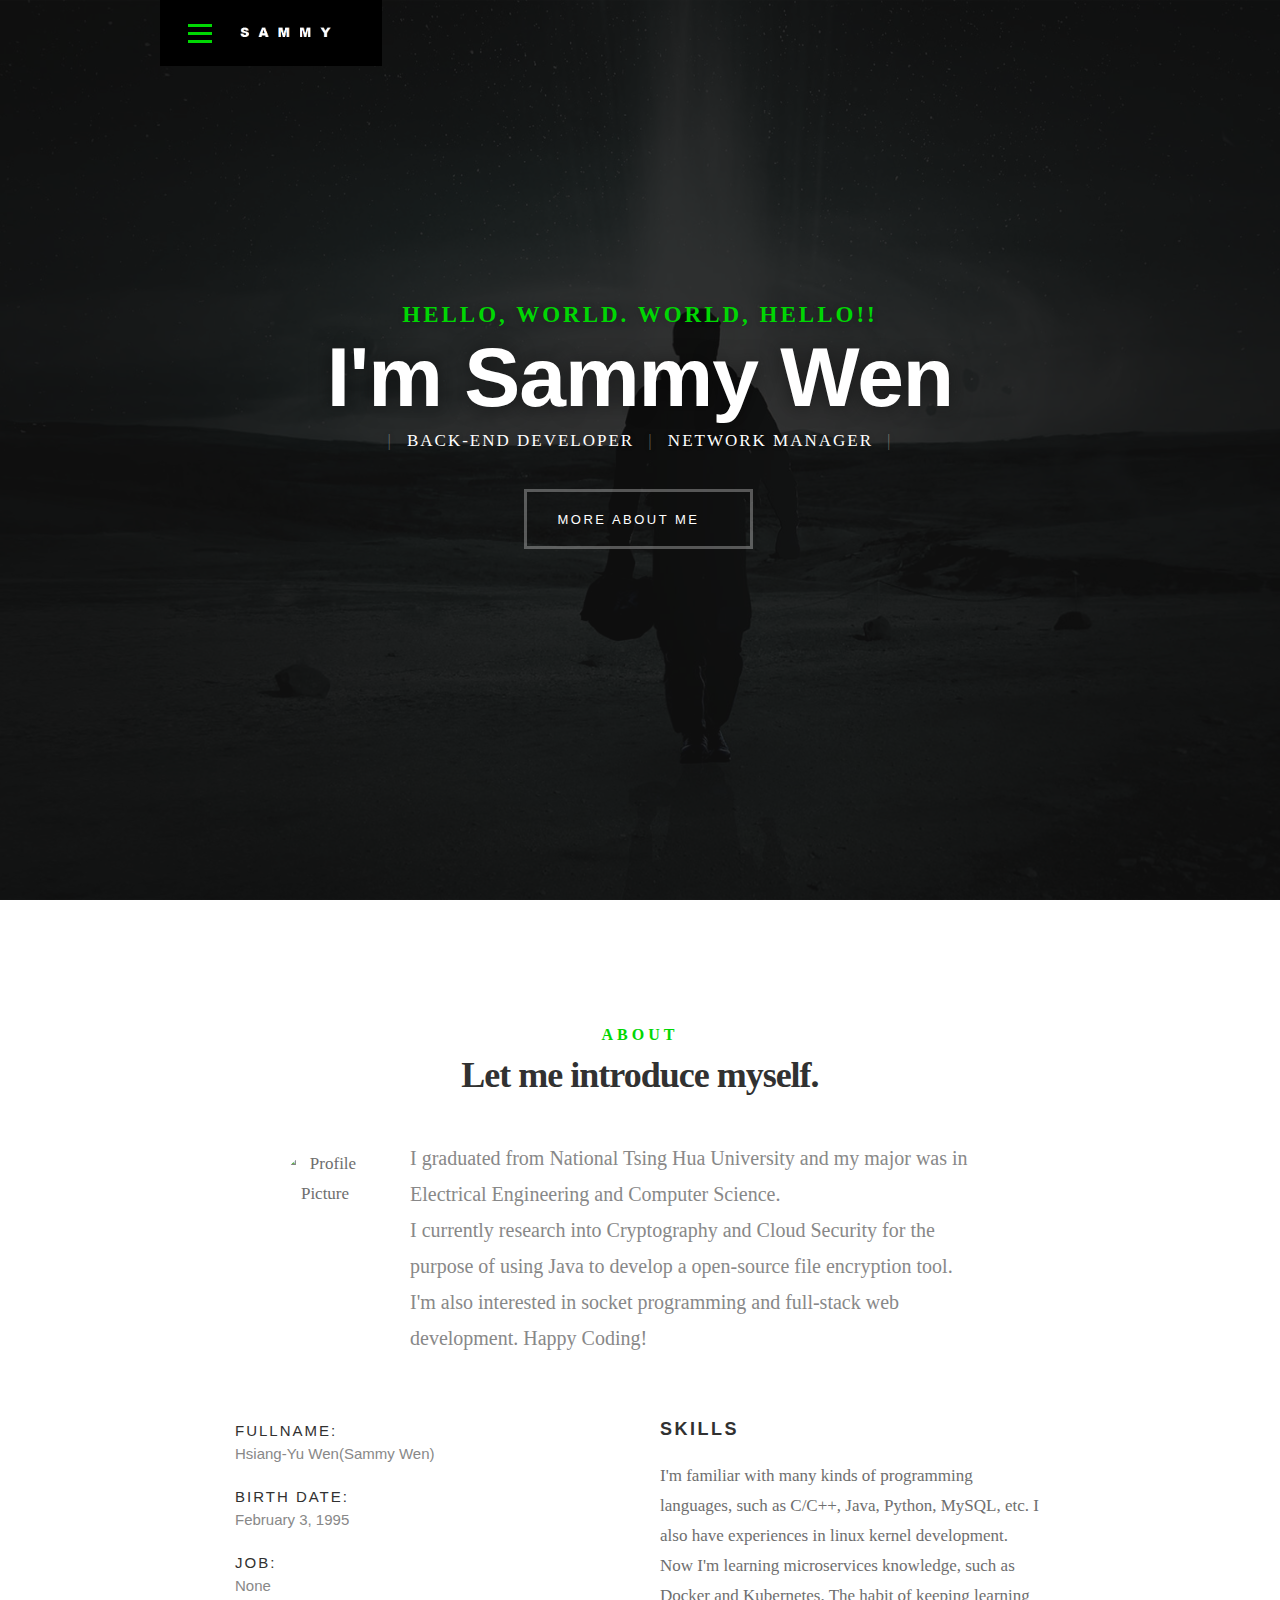
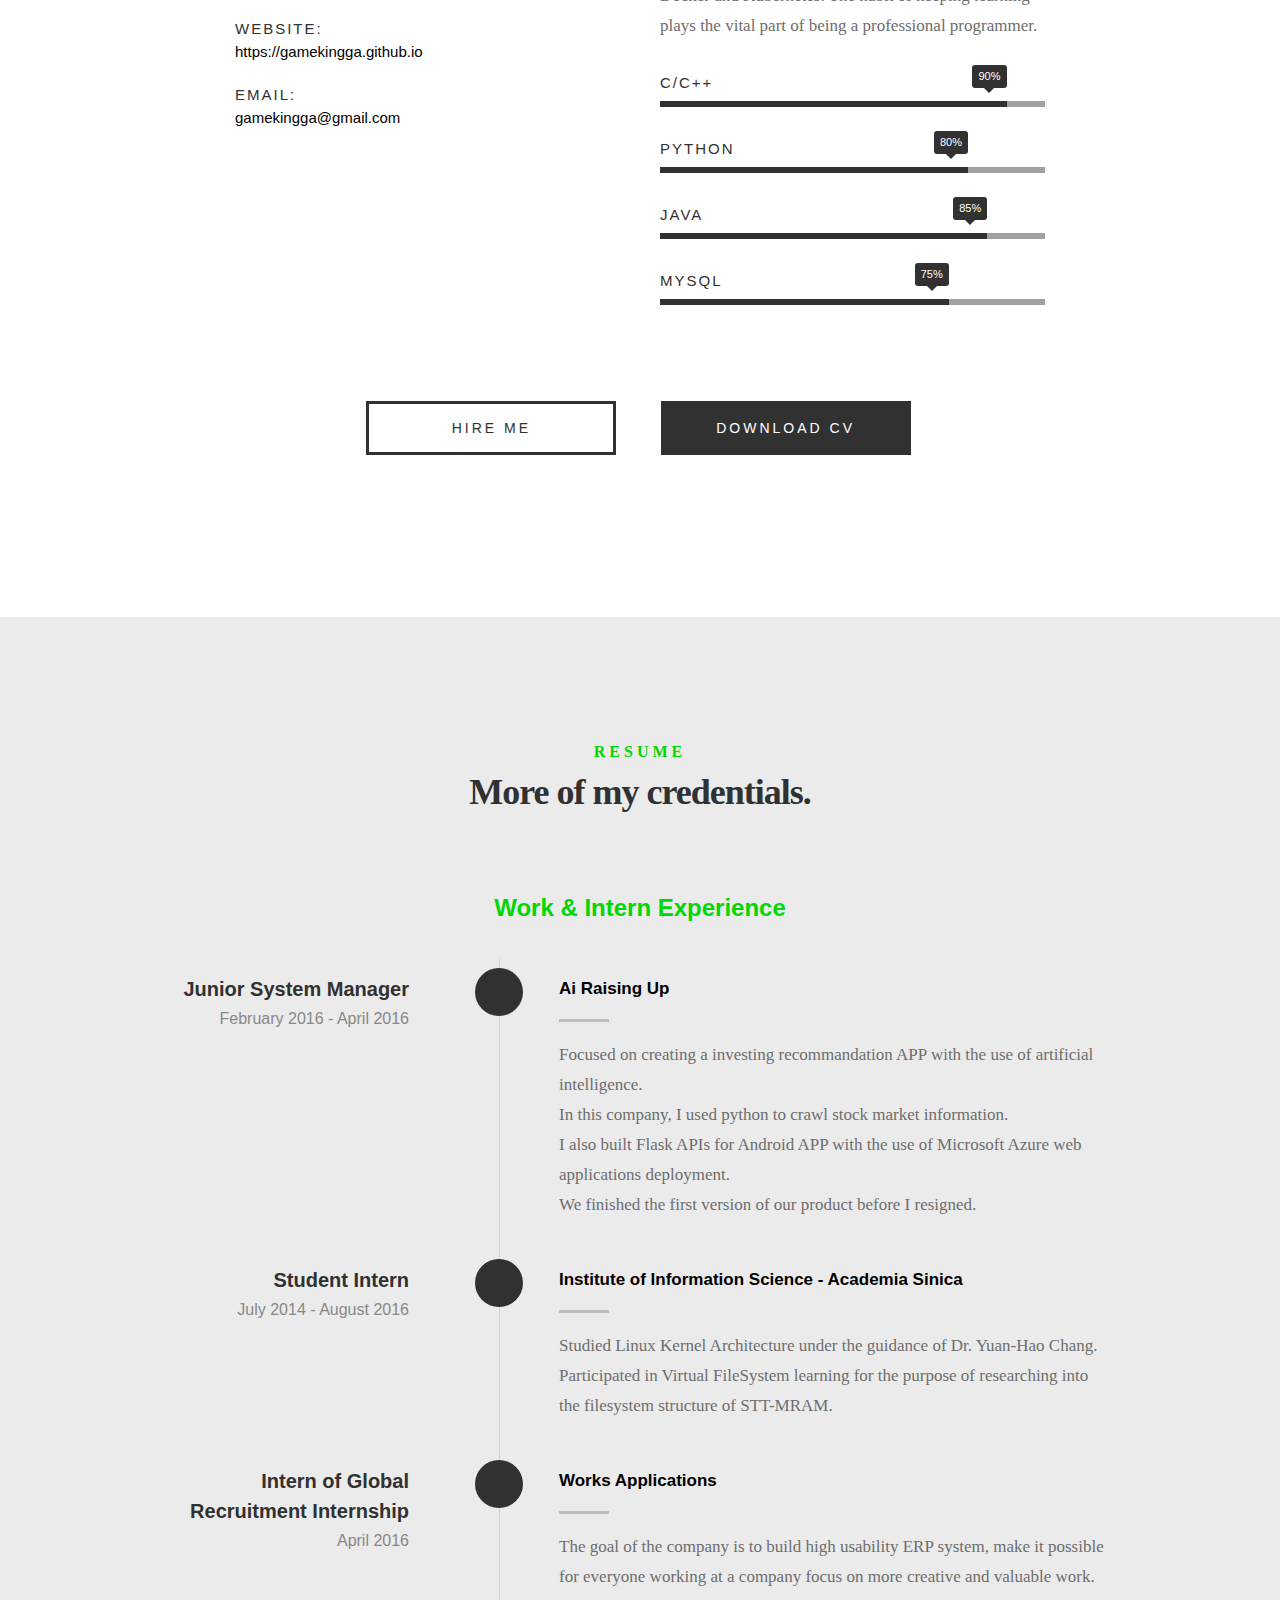
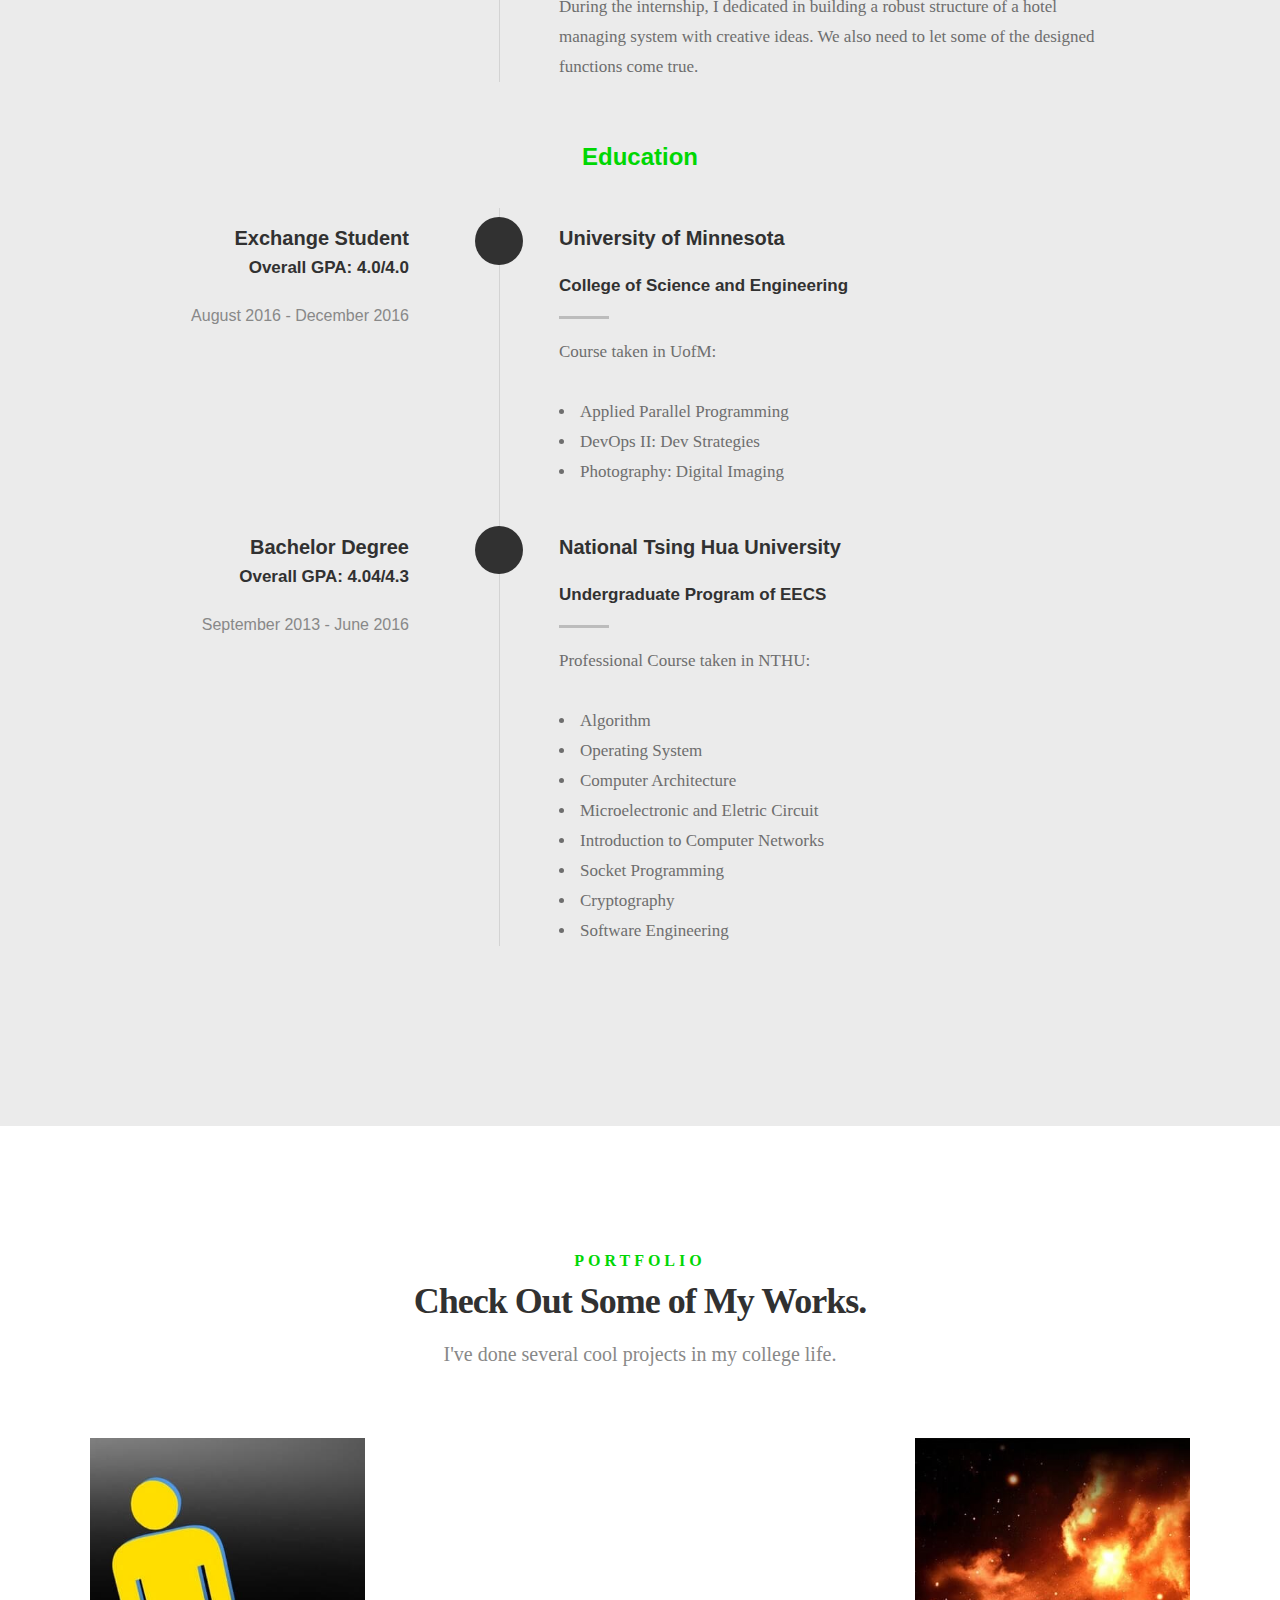
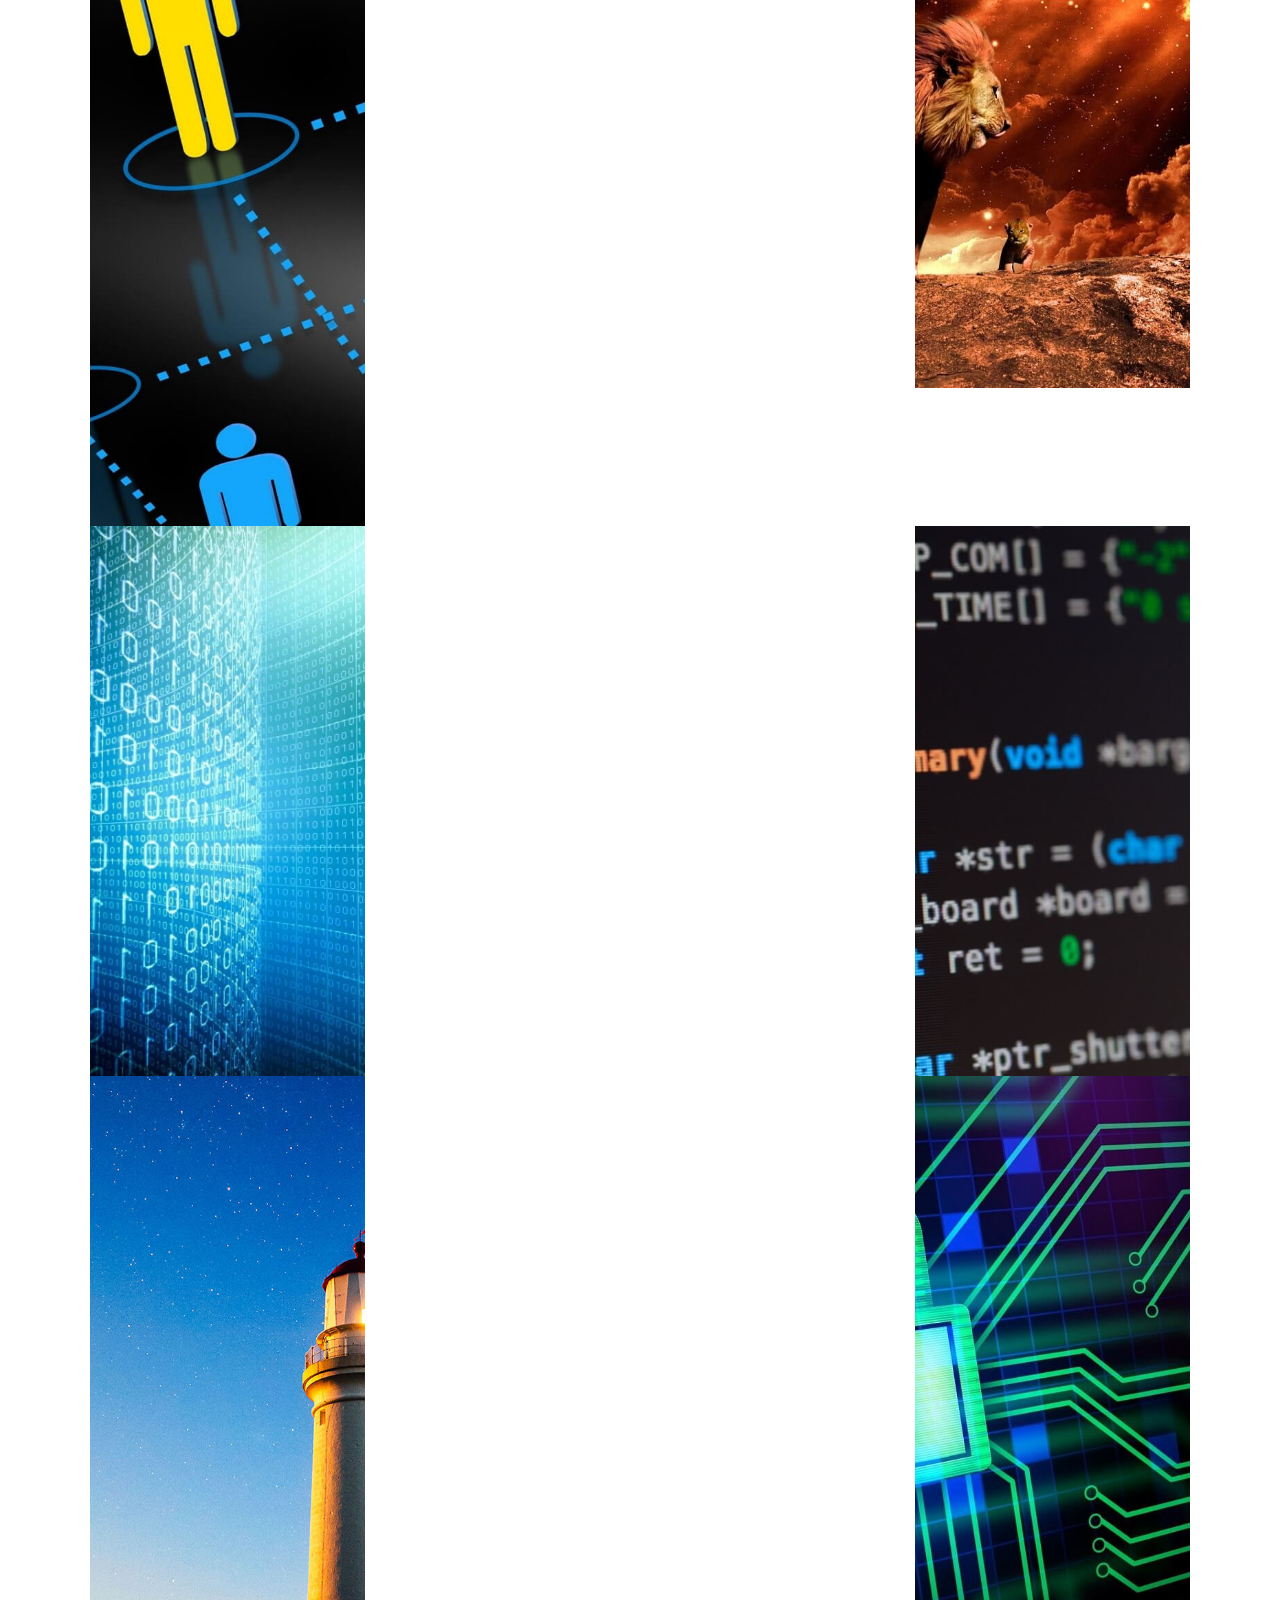
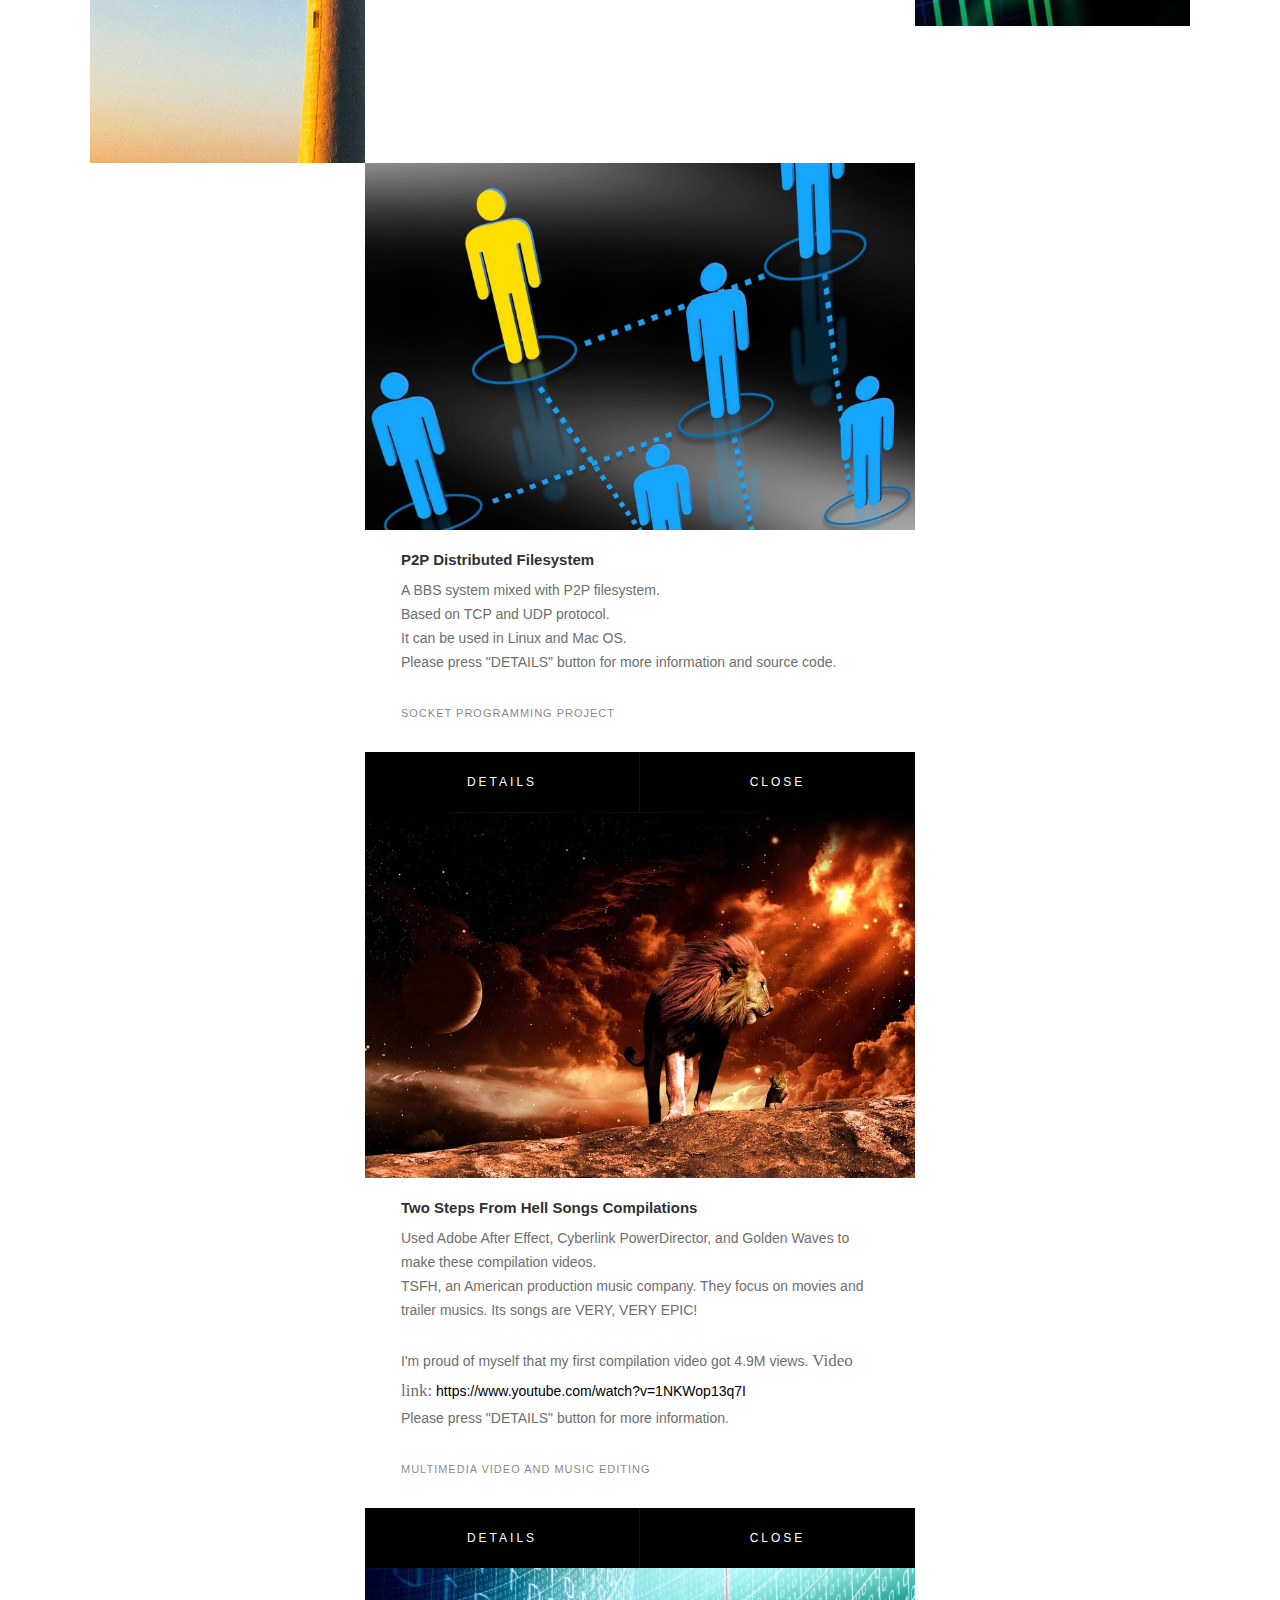
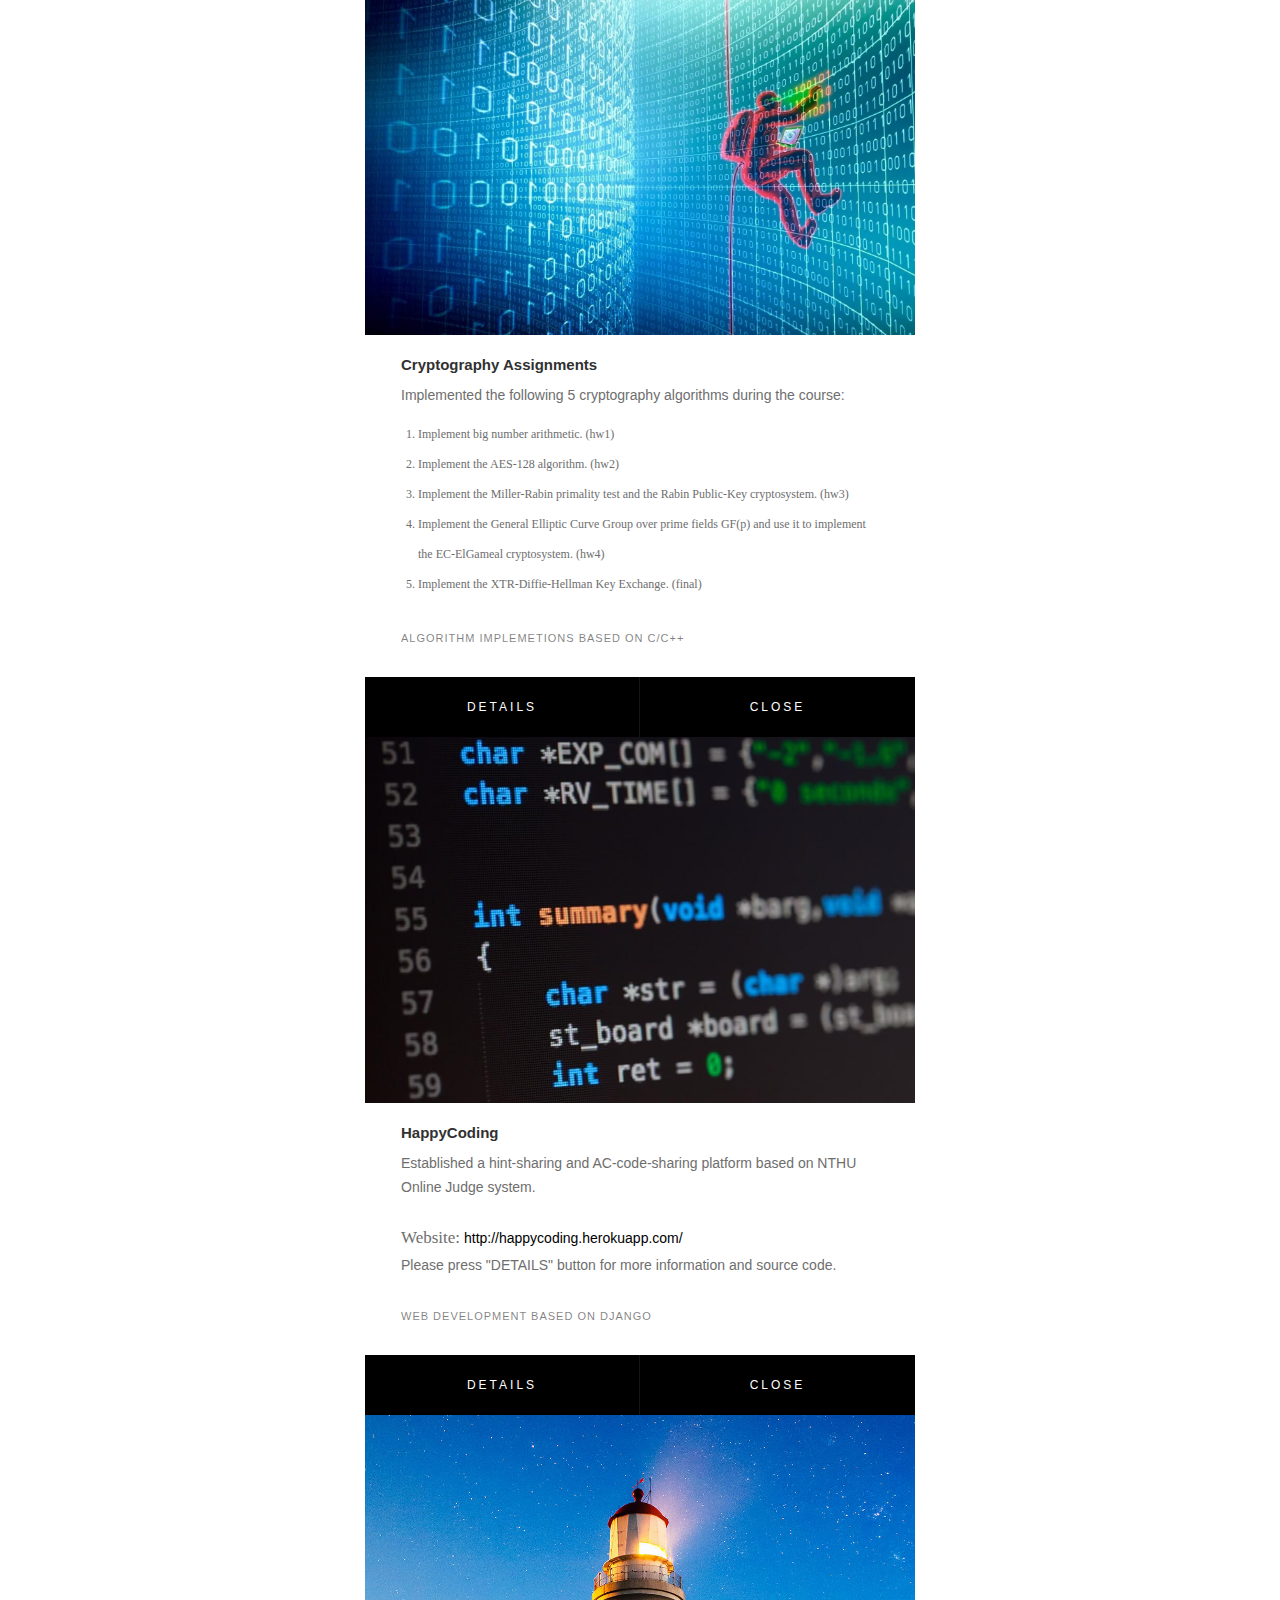
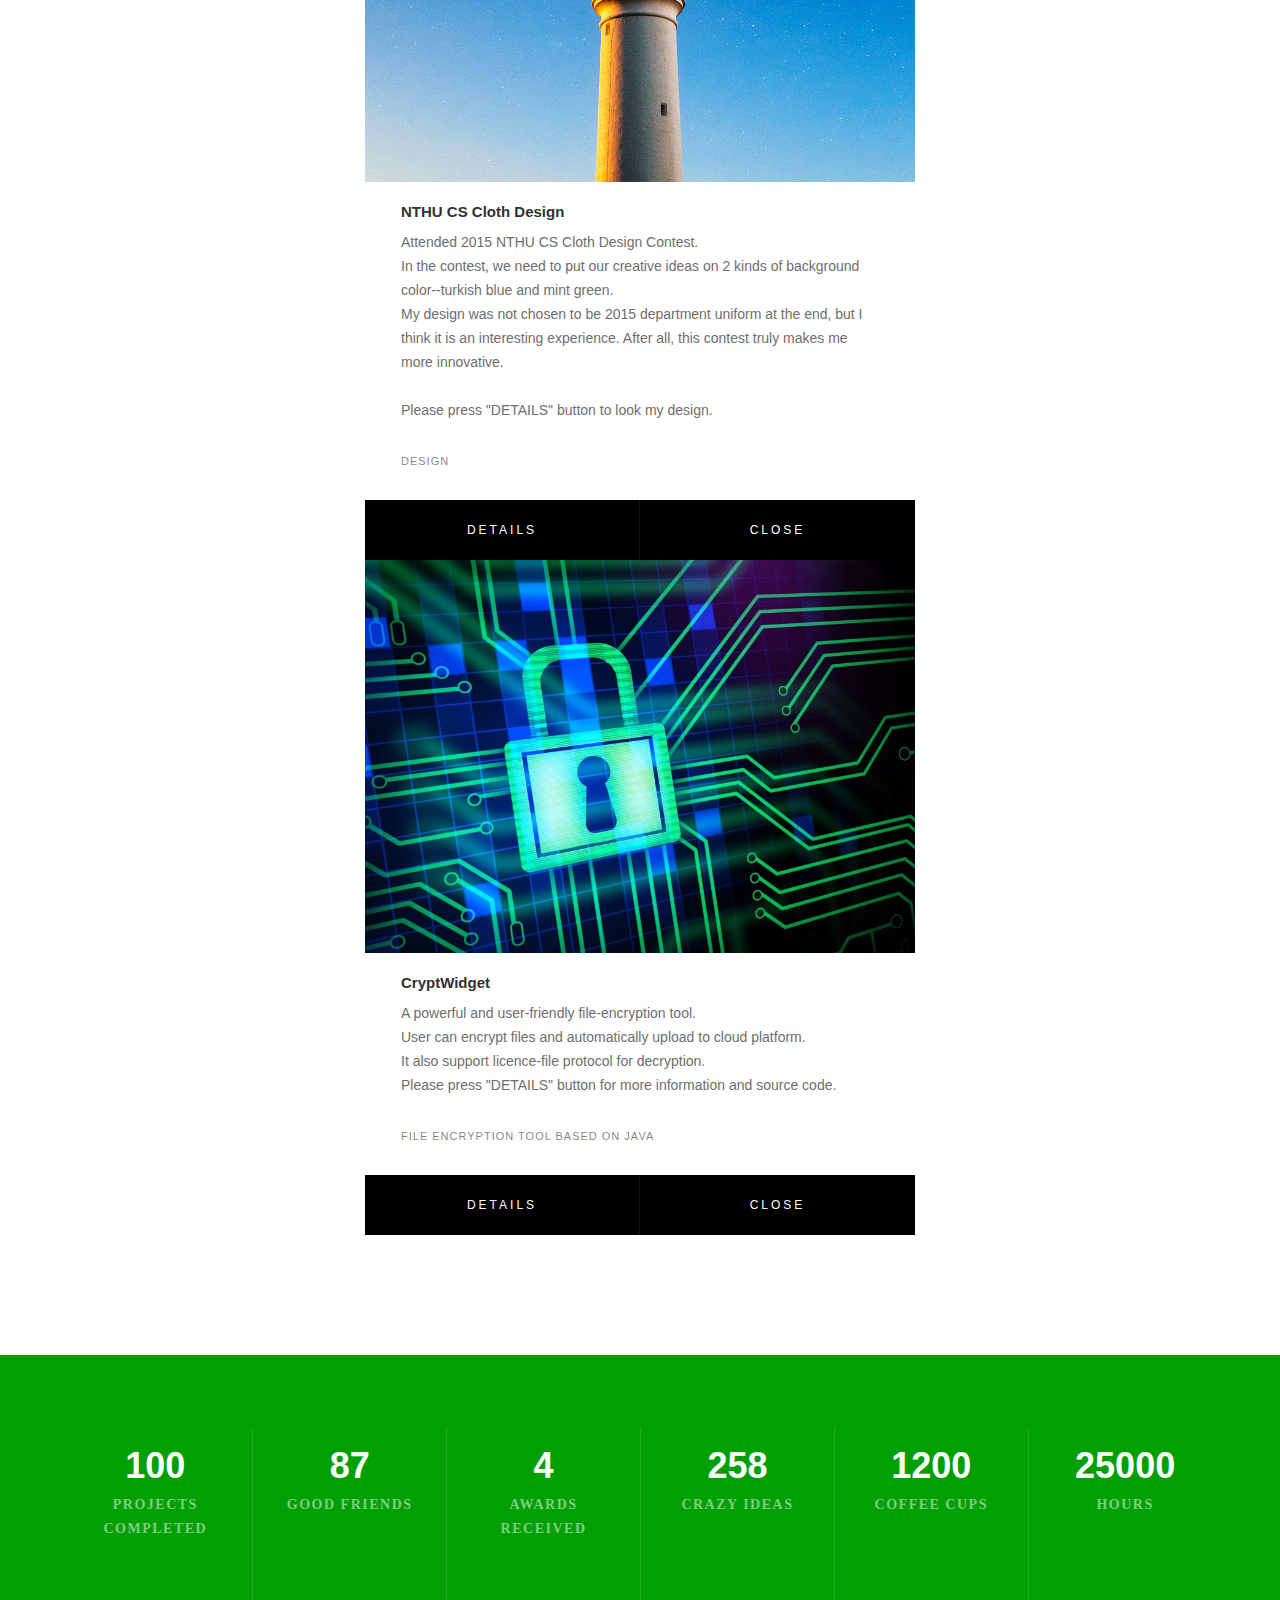
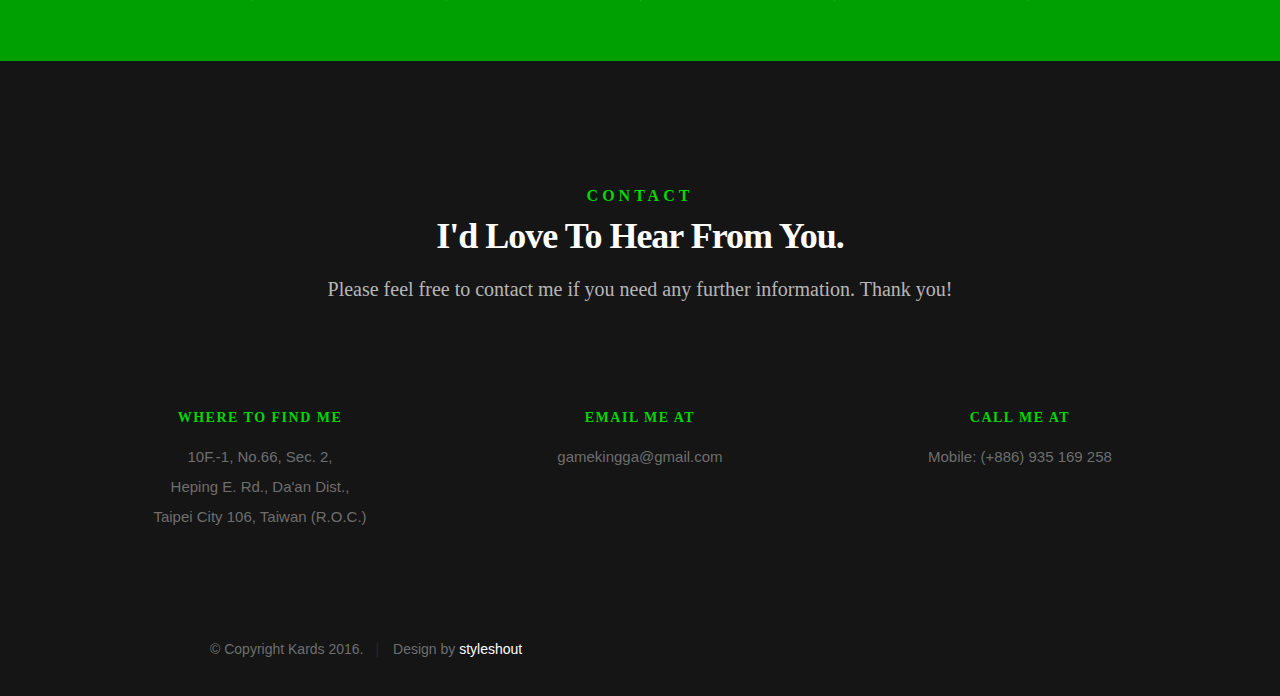
==== index.html @ a8a132df "ver2.0: Fixed words. Optimized images, css files, js files." ====
<!DOCTYPE html>
<!--[if IE 8 ]><html class="no-js oldie ie8" lang="en"> <![endif]-->
<!--[if IE 9 ]><html class="no-js oldie ie9" lang="en"> <![endif]-->
<!--[if (gte IE 9)|!(IE)]><!--><html class="no-js" lang="en"> <!--<![endif]-->
<head>

   <!--- basic page needs
   ================================================== -->
   <meta charset="utf-8">
	<title>Sammy</title>
	<meta name="description" content="">  
	<meta name="author" content="">

   <!-- mobile specific metas
   ================================================== -->
	<meta name="viewport" content="width=device-width, initial-scale=1, maximum-scale=1">

 	<!-- CSS
   ================================================== -->
   <link rel="stylesheet" href="css/base.css">  
   <link rel="stylesheet" href="css/main.css">
   <link rel="stylesheet" href="css/vendor.css">     
   <link href='http://fonts.googleapis.com/css?family=Consolas' rel='stylesheet' type='text/css'>
   <!-- script
   ================================================== -->   
	<script src="js/modernizr.js"></script>
	<script src="js/pace.min.js"></script>

   <!-- favicons
	================================================== -->
	<link rel="icon" type="image/png" href="favicon.png">

</head>

<body id="top">

	<!-- header 
   ================================================== -->
   <header>   	
   	<div class="row">

   		<div class="top-bar">
   			<a class="menu-toggle" href="#"><span>Menu</span></a>

	   		<div class="logo">
		         <a href="index.html">SAMMY</a>
		      </div>		      

		   	<nav id="main-nav-wrap">
					<ul class="main-navigation">
						<li class="current"><a class="smoothscroll"  href="#intro" title="">Home</a></li>
						<li><a class="smoothscroll"  href="#about" title="">About</a></li>
						<li><a class="smoothscroll"  href="#resume" title="">Resume</a></li>
						<li><a class="smoothscroll"  href="#portfolio" title="">Portfolio</a></li>					
						<li><a class="smoothscroll"  href="#contact" title="">Contact</a></li>
					</ul>
				</nav>    		
   		</div> <!-- /top-bar --> 
   		
   	</div> <!-- /row --> 		
   </header> <!-- /header -->

	<!-- intro section
   ================================================== -->
   <section id="intro">   

   	<div class="intro-overlay"></div>	

   	<div class="intro-content">
   		<div class="row">

   			<div class="col-twelve">

	   			<h5 style="font-family: Consolas">Hello, World.  World, Hello!!</h5>
	   			<h1>I'm Sammy Wen</h1>

	   			<p class="intro-position">
	   				<span>Back-end Developer</span>
	   				<span>Network Manager</span> 
	   			</p>

	   			<a class="button stroke smoothscroll" href="#about" title="">More About Me</a>

	   		</div>  
   			
   		</div>   		 		
   	</div> <!-- /intro-content --> 

   	<ul class="intro-social">        
         <li><a target="_blank" href="https://www.facebook.com/gamekingga.sammywen"><i class="fa fa-facebook"></i></a></li>
         <li><a target="_blank" href="https://plus.google.com/116454430385466317821"><i class="fa fa-google-plus"></i></a></li>
         <li><a target="_blank" href="https://github.com/gamekingga"><i class="fa fa-github"></i></a></li>
         <li><a target="_blank" href="https://www.instagram.com/gamekingga/"><i class="fa fa-instagram"></i></a></li>
         <li><a target="_blank" href="https://www.linkedin.com/in/gamekingga"><i class="fa fa-linkedin"></i></a></li>
         
         
      </ul> <!-- /intro-social -->      	

   </section> <!-- /intro -->


   <!-- about section
   ================================================== -->
   <section id="about">  

   	<div class="row section-intro">
   		<div class="col-twelve">

   			<h5>About</h5>
   			<h1>Let me introduce myself.</h1>

   			<div class="intro-info">

   				<img src="images/profile-pic.jpg" alt="Profile Picture">

   				<p class="lead">I graduated from National Tsing Hua University and my major was in Electrical Engineering and Computer Science.<br> I currently research into Cryptography and Cloud Security for the purpose of using Java to develop a open-source file encryption tool. <br>I'm also interested in socket programming and full-stack web development. Happy Coding!</p>
   			</div>   			

   		</div>   		
   	</div> <!-- /section-intro -->

   	<div class="row about-content">

   		<div class="col-six tab-full">

   			<!-- <h3>Profile</h3>
   			<p>Lorem ipsum Qui veniam ut consequat ex ullamco nulla in non ut esse in magna sint minim officia consectetur nisi commodo ea magna pariatur nisi cillum.</p> -->

   			<ul class="info-list">
   				<li>
   					<strong>Fullname:</strong>
   					<span>Hsiang-Yu Wen(Sammy Wen)</span>
   				</li>
   				<li>
   					<strong>Birth Date:</strong>
   					<span>February 3, 1995</span>
   				</li>
   				<li>
   					<strong>Job:</strong>
   					<span>None</span>
   				</li>
   				<li>
   					<strong>Website:</strong>
   					<span><a style="text-decoration: none" href="https://gamekingga.github.io"> https://gamekingga.github.io</a></span>
   				</li>
   				<li>
   					<strong>Email:</strong>
   					<span><a href="mailto:gamekingga@gmail.com" target="_top">gamekingga@gmail.com</a></span>
   				</li>

   			</ul> <!-- /info-list -->

   		</div>

   		<div class="col-six tab-full">

   			<h3>Skills</h3>
   			<p>I'm familiar with many kinds of programming languages, such as C/C++, Java, Python, MySQL, etc. I also have experiences in linux kernel development. <br/>Now I'm learning microservices knowledge, such as Docker and Kubernetes. The habit of keeping learning plays the vital part of being a professional programmer.</p>

				<ul class="skill-bars">
				   <li>
				   	<div class="progress percent90"><span>90%</span></div>
				   	<strong>C/C++</strong>
				   </li>
				   <li>
				   	<div class="progress percent80"><span>80%</span></div>
				   	<strong>Python</strong>
				   </li>
				   <li>
				   	<div class="progress percent85"><span>85%</span></div>
				   	<strong>Java</strong>
				   </li>
				   <li>
				   	<div class="progress percent75"><span>75%</span></div>
				   	<strong>MySQL</strong>
				   </li>
      
				</ul> <!-- /skill-bars -->		

   		</div>

   	</div>

   	<div class="row button-section">
   		<div class="col-twelve">
   			<a href="#contact" title="Hire Me" class="button stroke smoothscroll">Hire Me</a>
   			<a target="_blank" href="https://goo.gl/UJEKOv" title="Download CV" class="button button-primary">Download CV</a>
   		</div>   		
   	</div>

   </section> <!-- /process-->    


   <!-- resume Section
   ================================================== -->
	<section id="resume" class="grey-section">

		<div class="row section-intro">
   		<div class="col-twelve">

   			<h5>Resume</h5>
   			<h1>More of my credentials.</h1>

   		</div>   		
   	</div> <!-- /section-intro--> 

   	<div class="row resume-timeline">

   		<div class="col-twelve resume-header">

   			<h2><br/>Work & Intern Experience</h2>

   		</div> <!-- /resume-header -->

   		<div class="col-twelve">

   			<div class="timeline-wrap">

   				<div class="timeline-block">

	   				<div class="timeline-ico">
	   					<i class="fa fa-briefcase"></i>
	   				</div>

	   				<div class="timeline-header">
	   					<h3>Junior System Manager</h3>
	   					<p>February 2016 - April 2016</p>
	   				</div>

	   				<div class="timeline-content">
	   					<h4><a target="_blank" href="https://airu.com.hk/">Ai Raising Up</a></h4>
	   					<p>Focused on creating a investing recommandation APP with the use of artificial intelligence. <br/>
	   					In this company, I used python to crawl stock market information. <br/> I also built Flask APIs for Android APP with the use of Microsoft Azure web applications deployment. <br/>
	   					We finished the first version of our product before I resigned.</p>
	   				</div>

	   			</div> <!-- /timeline-block -->

	   			<div class="timeline-block">

	   				<div class="timeline-ico">
	   					<i class="fa fa-briefcase"></i>
	   				</div>

	   				<div class="timeline-header">
	   					<h3>Student Intern</h3>
	   					<p>July 2014 - August 2016</p>
	   				</div>

	   				<div class="timeline-content">
	   					<h4><a target="_blank" href="http://www.iis.sinica.edu.tw/index_en.html">Institute of Information Science - Academia Sinica</a></h4>
	   					<p>Studied Linux Kernel Architecture under the guidance of Dr. Yuan-Hao Chang.<br/>
	   					Participated in Virtual FileSystem learning for the purpose of researching into the filesystem structure of STT-MRAM.</p>
	   				</div>

	   			</div> <!-- /timeline-block -->

	   			<div class="timeline-block">

	   				<div class="timeline-ico">
	   					<i class="fa fa-briefcase"></i>
	   				</div>

	   				<div class="timeline-header">
	   					<h3>Intern of Global Recruitment Internship</h3>
	   					<p>April 2016</p>
	   				</div>

	   				<div class="timeline-content">
	   					<h4><a target="_blank" href="http://www.worksap.com">Works Applications</a></h4>
	   					<p>The goal of the company is to build high usability ERP system, make it possible for everyone working at a company focus on more creative and valuable work.<br/>
	   					During the internship, I dedicated in building a robust structure of a hotel managing system with creative ideas. We also need to let some of the designed functions come true.</p>
	   				</div>

	   			</div> <!-- /timeline-block -->

   			</div> <!-- /timeline-wrap -->   			

   		</div> <!-- /col-twelve -->
   		
   	</div> <!-- /resume-timeline -->
   	
   	<div class="row resume-timeline">

   		<div class="col-twelve resume-header">

   			<h2>Education</h2>

   		</div> <!-- /resume-header -->

   		<div class="col-twelve">

   			<div class="timeline-wrap">

   				<div class="timeline-block">

	   				<div class="timeline-ico">
	   					<i class="fa fa-graduation-cap"></i>
	   				</div>

	   				<div class="timeline-header">
	   					<h3>Exchange Student</h3>
	   					<h4>Overall GPA: 4.0/4.0</h4>
	   					<p>August 2016 - December 2016</p>
	   				</div>

	   				<div class="timeline-content">
	   					<h3>University of Minnesota</h3>
	   					<h4>College of Science and Engineering</h4>
	   					<p>Course taken in UofM:
	   					<ul>
	   						<li>Applied Parallel Programming</li>
	   						<li>DevOps II: Dev Strategies</li>
	   						<li>Photography: Digital Imaging</li>
	   					</ul>
	   					</p>
	   				</div>

	   			</div> <!-- /timeline-block -->

	   			<div class="timeline-block">

	   				<div class="timeline-ico">
	   					<i class="fa fa-graduation-cap"></i>
	   				</div>

	   				<div class="timeline-header">
	   					<h3>Bachelor Degree</h3>
	   					<h4>Overall GPA: 4.04/4.3</h4>
	   					<p>September 2013 - June 2016</p>
	   				</div>

	   				<div class="timeline-content">
	   					<h3>National Tsing Hua University</h3>
	   					<h4>Undergraduate Program of EECS</h4>
	   					<p>Professional Course taken in NTHU:
	   					<ul>
	   						<li>Algorithm</li>
	   						<li>Operating System</li>
	   						<li>Computer Architecture</li>
	   						<li>Microelectronic and Eletric Circuit</li>
	   						<li>Introduction to Computer Networks</li>
	   						<li>Socket Programming</li>
	   						<li>Cryptography</li>
	   						<li>Software Engineering</li>
	   					</ul>
	   					</p>
	   				</div>

   			</div> <!-- /timeline-wrap -->   			

   		</div> <!-- /col-twelve -->
   		
   	</div> <!-- /resume-timeline -->
		
	</section> <!-- /features -->


	<!-- Portfolio Section
   ================================================== -->
	<section id="portfolio">

		<div class="row section-intro">
   		<div class="col-twelve">

   			<h5>Portfolio</h5>
   			<h1>Check Out Some of My Works.</h1>

   			<p class="lead">I've done several cool projects in my college life.</p>

   		</div>   		
   	</div> <!-- /section-intro--> 

   	<div class="row portfolio-content">

   		<div class="col-twelve">

   			<!-- portfolio-wrapper -->
	         <div id="folio-wrapper" class="block-1-2 block-mob-full stack">

	         	<div class="bgrid folio-item">
	               <div class="item-wrap">
	               	<img src="images/portfolio/P2P_01.jpg" alt="P2P">
	                  <a href="#modal-01" class="overlay">	                  	           
	                     <div class="folio-item-table">
	                     	<div class="folio-item-cell">
		     					       <h3 class="folio-title">P2P Distributed Filesystem</h3>	     					    
		     					    	 <span class="folio-types">
		     					       	  Socket Programming Project
		     					       </span>
		     					   </div>	                      	
	                     </div>                    
	                  </a>
	               </div>	               
	        		</div> <!-- /folio-item -->

	        		<div class="bgrid folio-item">
	               <div class="item-wrap">
	               	<img src="images/portfolio/TSFH_02.jpg" alt="TSFH">
	               	<a href="#modal-02" class="overlay">              		                  
	                     <div class="folio-item-table">
	                     	<div class="folio-item-cell">
	                     		<h3 class="folio-title">Two Steps From Hell Songs Compilations</h3>	     					    
		     					    	<span class="folio-types">
		     					       	  Multimedia video and music editing
		     					      </span>		     		
		     					   </div> 	                      	
	                     </div>                    
	                  </a>
	               </div>
	        		</div> <!-- /folio-item -->

	            <div class="bgrid folio-item">
	               <div class="item-wrap">
	               	<img src="images/portfolio/cryptassg_03.jpg"alt="Clouds">
	                  <a href="#modal-03" class="overlay">             		                  
	                     <div class="folio-item-table">
	                     	<div class="folio-item-cell">
	                     		<h3 class="folio-title">Cryptography Assignments</h3>	     					    
		     					    	<span class="folio-types">
		     					       	  Cryptography Algorithm implemetions based on C/C++
		     					      </span>		     		
		     					   </div> 	                      	
	                     </div>                    
	                  </a>
	               </div>
	        		</div> <!-- /folio-item -->

	            <div class="bgrid folio-item">
	               <div class="item-wrap">
	               	<img src="images/portfolio/happycoding_04.jpg" alt="happycoding">
	                  <a href="#modal-04" class="overlay">                  	                 
	                     <div class="folio-item-table">
	                     	<div class="folio-item-cell">
	                     		<h3 class="folio-title">HappyCoding</h3>	     					    
		     					    	<span class="folio-types">
		     					       	  Web Development based on Django
		     					      </span>		     		
		     					   </div>  	                      	
	                     </div>                    
	                  </a>
	               </div>
	        		</div> <!-- /folio-item -->     

	        		<div class="bgrid folio-item">
	               <div class="item-wrap">
	               	<img src="images/portfolio/lighthouse_05.jpg" alt="Lighthouse">
	                  <a href="#modal-05" class="overlay">
	                     <div class="folio-item-table">
	                     	<div class="folio-item-cell">
	                     		<h3 class="folio-title">NTHU CS Cloth Design</h3>	     					    
		     					    	<span class="folio-types">
		     					       	  Design
		     					      </span>		     		
		     					   </div> 	                      	
	                     </div>                    
	                   </a>
	               </div>
	        		</div> <!-- /folio-item -->

	            <div class="bgrid folio-item">
	               <div class="item-wrap">
	               	<img src="images/portfolio/cryptwidget_06.jpg" alt="cryptwidget">
	                  <a href="#modal-06" class="overlay">
	                     <div class="folio-item-table">
	                     	<div class="folio-item-cell">
	                     		<h3 class="folio-title">CryptWidget</h3>	     					    
		     					    	<span class="folio-types">
		     					       	  File Encryption Tool based on Java
		     					      </span>		     		
		     					   </div>	                      	
	                     </div>                    
	                  </a>
	               </div>
	        		</div> <!-- /folio-item -->   

	            <!-- modal popups - begin
	            ============================================================= -->
	            <div id="modal-01" class="popup-modal slider mfp-hide">	

				     	<div class="media">
				     		<img src="images/portfolio/modals/m-P2P_01.jpg" alt="" />
				     	</div>      	

					   <div class="description-box">
					      <h4>P2P Distributed Filesystem</h4>		      
					      <p>A BBS system mixed with P2P filesystem.<br>
					      Based on TCP and UDP protocol.<br>
					      It can be used in Linux and Mac OS.<br>
					      Please press "DETAILS" button for more information and source code.</p>

					      <div class="categories"><br>Socket Programming Project</div>			               
					   </div>

			         <div class="link-box">
			            <a target="_blank" href="https://github.com/gamekingga/P2P-Distributed-Filesystem">Details</a>
					      <a href="#" class="popup-modal-dismiss">Close</a>
			         </div>		      

				   </div> <!-- /modal-01 -->

				   <div id="modal-02" class="popup-modal slider mfp-hide">	

				     	<div class="media">
				     		<img src="images/portfolio/modals/m-TSFH_02.jpg" alt="" />
				     	</div>      	

					   <div class="description-box">
					      <h4>Two Steps From Hell Songs Compilations</h4>		      
					      <p>Used Adobe After Effect, Cyberlink PowerDirector, and Golden Waves to make these compilation videos.<br>
					      TSFH, an American production music company. They focus on movies and trailer musics.  
					      Its songs are VERY, VERY EPIC!<br><br>
					      I'm proud of myself that my first compilation video got 4.9M views. 
					      <strong>Video link:</strong> <a target="_blank" href="https://www.youtube.com/watch?v=1NKWop13q7I">https://www.youtube.com/watch?v=1NKWop13q7I</a><br>
					      Please press "DETAILS" button for more information.
					      </p>

					      <div class="categories"><br>Multimedia video and music editing</div>			               
					   </div>

			         <div class="link-box">
			            <a target="_blank" href="https://www.youtube.com/channel/UCxYj-3eUUC2MSSouGJuCOIg/videos">Details</a>
					      <a href="#" class="popup-modal-dismiss">Close</a>
			         </div>		      

				   </div> <!-- /modal-02 -->

				   <div id="modal-03" class="popup-modal slider mfp-hide">	

				     	<div class="media">
				     		<img src="images/portfolio/modals/m-cryptassg_03.jpg" alt="" />
				     	</div>      	

					   <div class="description-box">
					      <h4>Cryptography Assignments</h4>		      
					      <p>Implemented the following 5 cryptography algorithms during the course:<br>
					      <ol style="font-size: 12px">
					          <li>Implement big number arithmetic. (hw1)</li>
					          <li>Implement the AES-128 algorithm. (hw2)</li>
					          <li>Implement the Miller-Rabin primality test and the Rabin Public-Key cryptosystem. (hw3)</li>
					          <li>Implement the General Elliptic Curve Group over prime fields GF(p) and use it to implement the EC-ElGameal cryptosystem. (hw4)</li>
					          <li>Implement the XTR-Diffie-Hellman Key Exchange. (final)</li>
					      </ol>
					      </p>

					      <div class="categories">Algorithm Implemetions based on C/C++</div>			               
					   </div>

			         <div class="link-box">
			            <a target="_blank" href="https://github.com/gamekingga/2016-Cryptography-Assignments">Details</a>
					      <a href="#" class="popup-modal-dismiss">Close</a>
			         </div>		      

				   </div> <!-- /modal-03 -->

				   <div id="modal-04" class="popup-modal slider mfp-hide">	

				     	<div class="media">
				     		<img src="images/portfolio/modals/m-happycoding_04.jpg" alt="" />
				     	</div>      	

					   <div class="description-box">
					      <h4>HappyCoding</h4>		      
					      <p>Established a hint-sharing and AC-code-sharing platform based on NTHU Online Judge system.<br><br>
					      <strong>Website:</strong> <a target="_blank" href="http://happycoding.herokuapp.com/">http://happycoding.herokuapp.com/</a><br>
					      Please press "DETAILS" button for more information and source code.</p>

					      <div class="categories"><br>Web Development based on Django</div>			               
					   </div>

			         <div class="link-box">
			            <a target="_blank" href="https://github.com/afg984/happycoding">Details</a>
					      <a href="#" class="popup-modal-dismiss">Close</a>
			         </div>		      

				   </div> <!-- /modal-04 -->

				   <div id="modal-05" class="popup-modal slider mfp-hide">	

				     	<div class="media">
				     		<img src="images/portfolio/modals/m-lighthouse_05.jpg" alt="" />
				     	</div>      	

					   <div class="description-box">
					      <h4>NTHU CS Cloth Design</h4>		      
					      <p>Attended 2015 NTHU CS Cloth Design Contest.<br>
					      In the contest, we need to put our creative ideas on 2 kinds of background color--turkish blue and mint green.<br>
					      My design was not chosen to be 2015 department uniform at the end, but I think it is an interesting experience. After all, this contest truly makes me more innovative.<br><br>
					      Please press "DETAILS" button to look my design.</p>

					      <div class="categories"><br>Design</div>			               
					   </div>

			         <div class="link-box">
			            <a target="_blank" href="https://flic.kr/s/aHskFh4GPa">Details</a>
					      <a href="#" class="popup-modal-dismiss">Close</a>
			         </div>		      

				   </div> <!-- /modal-05 -->

				   <div id="modal-06" class="popup-modal slider mfp-hide">	

				     	<div class="media">
				     		<img src="images/portfolio/modals/m-cryptwidget_06.jpg" alt="" />
				     	</div>      	

					   <div class="description-box">
					      <h4>CryptWidget</h4>		      
					      <p>A powerful and user-friendly file-encryption tool.<br>
					      User can encrypt files and automatically upload to cloud platform.<br>
					      It also support licence-file protocol for decryption.<br>
					      Please press "DETAILS" button for more information and source code.<br></p>

					      <div class="categories"><br>File Encryption Tool based on Java</div>			               
					   </div>

			         <div class="link-box">
			            <a target="_blank" href="https://github.com/gamekingga/CryptWidget">Details</a>
					      <a href="#" class="popup-modal-dismiss">Close</a>
			         </div>		      

				   </div> <!-- /modal-06 -->


				   <!-- modal popups - end
	            ============================================================= -->

	         </div> <!-- /portfolio-wrapper --> 

   		</div>  <!-- /twelve -->   

   	</div> <!-- /portfolio-content --> 
		
	</section> <!-- /portfolio -->	


	<!-- stats Section
   ================================================== -->
	<section id="stats" class="count-up">

		<div class="row">
			<div class="col-twelve">

				<div class="block-1-6 block-s-1-3 block-tab-1-2 block-mob-full stats-list">

					<div class="bgrid stat">

						<div class="icon-part">
							<i class="icon-pencil-ruler"></i>
						</div>

						<h3 class="stat-count">
							100
						</h3>

						<h5 class="stat-title">
							Projects Completed
						</h5>

					</div> <!-- /stat -->					

					<div class="bgrid stat">

						<div class="icon-part">
							<i class="icon-users"></i>
						</div>

						<h3 class="stat-count">
							87
						</h3>

						<h5 class="stat-title">
							Good Friends
						</h5>

					</div> <!-- /stat -->

					<div class="bgrid stat">

						<div class="icon-part">
							<i class="icon-badge"></i>
						</div>

						<h3 class="stat-count">
							4
						</h3>

						<h5 class="stat-title">
							Awards Received
						</h5>

					</div> <!-- /stat -->									

					<div class="bgrid stat">

						<div class="icon-part">
							<i class="icon-light-bulb"></i>
						</div>

						<h3 class="stat-count">
							258
						</h3>

						<h5 class="stat-title">
							Crazy Ideas
						</h5>

					</div> <!-- /stat -->

					<div class="bgrid stat">

						<div class="icon-part">
							<i class="icon-cup"></i>
						</div>

						<h3 class="stat-count">
							1200
						</h3>

						<h5 class="stat-title">
							Coffee Cups
						</h5>

					</div> <!-- /stat -->

					<div class="bgrid stat">

						<div class="icon-part">
							<i class="icon-clock"></i>
						</div>

						<h3 class="stat-count">
							25000
						</h3>

						<h5 class="stat-title">
							Hours
						</h5>

					</div> <!-- /stat -->

				</div> <!-- /stats-list -->

			</div> <!-- /twelve -->
		</div> <!-- /row -->

	</section> <!-- /stats -->

	
   <!-- contact
   ================================================== -->
	<section id="contact">

		<div class="row section-intro">
   		<div class="col-twelve">

   			<h5>Contact</h5>
   			<h1>I'd Love To Hear From You.</h1>

   			<p class="lead">Please feel free to contact me if you need any further information. Thank you!</p>

   		</div> 
   	</div> <!-- /section-intro -->

   	<div class="row contact-info">

   		<div class="col-four tab-full">

   			<div class="icon">
   				<i class="icon-pin"></i>
   			</div>

   			<h5>Where to find me</h5>

   			<p>
            10F.-1, No.66, Sec. 2, <br>
            Heping E. Rd., Da'an Dist., <br>
            Taipei City 106, Taiwan (R.O.C.)
            </p>

   		</div>

   		<div class="col-four tab-full collapse">

   			<div class="icon">
   				<i class="icon-mail"></i>
   			</div>

   			<h5>Email Me At</h5>

   			<p>gamekingga@gmail.com</p>

   		</div>

   		<div class="col-four tab-full">

   			<div class="icon">
   				<i class="icon-phone"></i>
   			</div>

   			<h5>Call Me At</h5>

   			<p>Mobile: (+886) 935 169 258</p>

   		</div>
   		
   	</div> <!-- /contact-info -->
		
	</section> <!-- /contact -->


   <!-- footer
   ================================================== -->

   <footer>
     	<div class="row">

     		<div class="col-six tab-full pull-right social">

     			<ul class="footer-social">        
			      	<li><a target="_blank" href="https://www.facebook.com/gamekingga.sammywen"><i class="fa fa-facebook"></i></a></li>
			        <li><a target="_blank" href="https://plus.google.com/116454430385466317821"><i class="fa fa-google-plus"></i></a></li>
			        <li><a target="_blank" href="https://github.com/gamekingga"><i class="fa fa-github"></i></a></li>
			        <li><a target="_blank" href="https://www.instagram.com/gamekingga/"><i class="fa fa-instagram"></i></a></li>
			        <li><a target="_blank" href="https://www.linkedin.com/in/gamekingga"><i class="fa fa-linkedin"></i></a></li>
			    </ul> 
	      		
	    	</div>

      	<div class="col-six tab-full">
	      	<div class="copyright">
		        	<span>© Copyright Kards 2016.</span> 
		        	<span>Design by <a href="http://www.styleshout.com/">styleshout</a></span>	         	
		         </div>		                  
	      	</div>

	      	<div id="go-top">
		         <a class="smoothscroll" title="Back to Top" href="#top"><i class="fa fa-long-arrow-up"></i></a>
		      </div>

      	</div> <!-- /row -->     	
   </footer>  

   <div id="preloader"> 
    	<div id="loader"></div>
   </div> 

   <!-- Java Script
   ================================================== --> 
   <script src="js/jquery-2.1.3.min.js"></script>
   <script src="js/plugins.js"></script>
   <script src="js/main.js"></script>

</body>

</html>
---- css/base.css ----
img,legend{border:0}body,h1,h2,h3,h4,h5,h6{text-rendering:optimizeLegibility}article,aside,details,figcaption,figure,footer,header,hgroup,li,main,menu,nav,section,summary{display:block}html{font-family:sans-serif;-ms-text-size-adjust:100%;-webkit-text-size-adjust:100%}audio,canvas,progress,video{display:inline-block;vertical-align:baseline}audio:not([controls]){display:none;height:0}[hidden],template{display:none}a:active,a:hover{outline:0}abbr[title]{border-bottom:1px dotted}b,optgroup,strong{font-weight:700}dfn{font-style:italic}h1{font-size:2em}mark{background:#ff0;color:#000}sub,sup{font-size:75%;line-height:0;position:relative;vertical-align:baseline}sup{top:-.5em}sub{bottom:-.25em}svg:not(:root){overflow:hidden}figure{margin:1em 40px}hr{-moz-box-sizing:content-box;box-sizing:content-box;height:0}pre,textarea{overflow:auto}code,kbd,pre,samp{font-family:monospace,monospace;font-size:1em}button,input,optgroup,select,textarea{color:inherit;font:inherit;margin:0}a,b,em,i,small,strong{line-height:inherit}.antialiased,body,button,input{-webkit-font-smoothing:antialiased;-moz-osx-font-smoothing:grayscale}button{overflow:visible}button,select{text-transform:none}button,html input[type=button],input[type=reset],input[type=submit]{-webkit-appearance:button;cursor:pointer}button[disabled],html input[disabled]{cursor:default}button::-moz-focus-inner,input::-moz-focus-inner{border:0;padding:0}input{line-height:normal}input[type=checkbox],input[type=radio]{box-sizing:border-box;padding:0}input[type=number]::-webkit-inner-spin-button,input[type=number]::-webkit-outer-spin-button{height:auto}input[type=search]{-moz-box-sizing:content-box;-webkit-box-sizing:content-box;box-sizing:content-box}input[type=search]::-webkit-search-cancel-button,input[type=search]::-webkit-search-decoration{-webkit-appearance:none}fieldset{border:1px solid silver;margin:0;padding:0}legend{padding:0}.no-border,a img{border:none}table{border-collapse:collapse;border-spacing:0}html{font-size:62.5%;box-sizing:border-box}*,::after,::before{box-sizing:inherit}body{margin:0;font-weight:400;line-height:1;word-wrap:break-word;-webkit-overflow-scrolling:touch;-webkit-text-size-adjust:none}img,video{max-width:100%;height:auto}blockquote,dd,div,dl,dt,form,h1,h2,h3,h4,h5,h6,li,ol,p,pre,td,th,ul{margin:0;padding:0}h1,h2,h3,h4,h5,h6{-webkit-font-variant-ligatures:common-ligatures;-moz-font-variant-ligatures:common-ligatures;font-variant-ligatures:common-ligatures}em,i{font-style:italic}small{font-size:60%}ol,ul{list-style:none}.group:after,.group:before,.row:after,.row:before,[class*=block-]:after,[class*=block-]:before{content:"";display:table}a{background:0 0;text-decoration:none}input[type=url],input[type=password],input[type=number],input[type=search],input[type=email],input[type=text],input[type=tel],textarea{-webkit-appearance:none;-moz-appearance:none;-ms-appearance:none;-o-appearance:none;appearance:none}.row{width:94%;max-width:1140px;margin:0 auto}.row:after{clear:both}.row .row{width:auto;max-width:none;margin-left:-20px;margin-right:-20px}.bgrid,[class*=col-]{float:left}[class*=col-]+[class*=col-].end{float:right}[class*=col-]{padding:0 20px}.col-one{width:8.33333%}.col-1-6,.col-two{width:16.66667%}.col-1-4,.col-three{width:25%}.col-1-3,.col-four{width:33.33333%}.col-five{width:41.66667%}.col-1-2,.col-six{width:50%}.col-seven{width:58.33333%}.col-2-3,.col-eight{width:66.66667%}.col-3-4,.col-nine{width:75%}.col-5-6,.col-ten{width:83.33333%}.col-eleven{width:91.66667%}.col-full,.col-twelve{width:100%}@media screen and (max-width:1024px){.row .row{margin-left:-18px;margin-right:-18px}[class*=col-]{padding:0 18px}}@media screen and (max-width:768px){.row{width:auto;padding-left:30px;padding-right:30px}.row .row{padding-left:0;padding-right:0;margin-left:-15px;margin-right:-15px}[class*=col-]{padding:0 15px}.tab-1-4{width:25%}.tab-1-3{width:33.33333%}.tab-1-2{width:50%}.tab-2-3{width:66.66667%}.tab-3-4{width:75%}.tab-full{width:100%}}@media screen and (max-width:600px){.row{padding-left:25px;padding-right:25px}.row .row{margin-left:-10px;margin-right:-10px}[class*=col-]{padding:0 10px}.mob-1-4{width:25%}.mob-1-2{width:50%}.mob-3-4{width:75%}.mob-full{width:100%}}@media screen and (max-width:400px){.row .row{padding-left:0;padding-right:0;margin-left:0;margin-right:0}[class*=col-]{width:100%!important;float:none!important;clear:both!important;margin-left:0;margin-right:0;padding:0}[class*=col-]+[class*=col-].end{float:none}}.block-1-2 .bgrid:nth-child(2n+1),.block-1-3 .bgrid:nth-child(3n+1),.block-1-4 .bgrid:nth-child(4n+1),.block-1-6 .bgrid:nth-child(6n+1),[class*=block-]:after{clear:both}.block-1-6 .bgrid{width:16.66667%}.block-1-4 .bgrid{width:25%}.block-1-3 .bgrid{width:33.33333%}.block-1-2 .bgrid{width:50%}@media screen and (max-width:1024px){.block-s-1-6 .bgrid{width:16.66667%}.block-s-1-4 .bgrid{width:25%}.block-s-1-3 .bgrid{width:33.33333%}.block-s-1-2 .bgrid{width:50%}.block-s-full .bgrid{width:100%;clear:both}[class*=block-s-] .bgrid:nth-child(n){clear:none}.block-s-1-2 .bgrid:nth-child(2n+1),.block-s-1-3 .bgrid:nth-child(3n+1),.block-s-1-4 .bgrid:nth-child(4n+1),.block-s-1-6 .bgrid:nth-child(6n+1){clear:both}}@media screen and (max-width:768px){.block-tab-1-6 .bgrid{width:16.66667%}.block-tab-1-4 .bgrid{width:25%}.block-tab-1-3 .bgrid{width:33.33333%}.block-tab-1-2 .bgrid{width:50%}.block-tab-full .bgrid{width:100%;clear:both}[class*=block-tab-] .bgrid:nth-child(n){clear:none}.block-tab-1-2 .bgrid:nth-child(2n+1),.block-tab-1-3 .bgrid:nth-child(3n+1),.block-tab-1-4 .bgrid:nth-child(4n+1),.block-tab-1-6 .bgrid:nth-child(6n+1){clear:both}}@media screen and (max-width:600px){.block-mob-1-6 .bgrid{width:16.66667%}.block-mob-1-4 .bgrid{width:25%}.block-mob-1-3 .bgrid{width:33.33333%}.block-mob-1-2 .bgrid{width:50%}.block-mob-full .bgrid{width:100%;clear:both}[class*=block-mob-] .bgrid:nth-child(n){clear:none}.block-mob-1-2 .bgrid:nth-child(2n+1),.block-mob-1-3 .bgrid:nth-child(3n+1),.block-mob-1-4 .bgrid:nth-child(4n+1),.block-mob-1-6 .bgrid:nth-child(6n+1){clear:both}}@media screen and (max-width:400px){.stack .bgrid{width:100%!important;float:none!important;clear:both!important;margin-left:0;margin-right:0}}.group:after{clear:both}.hide{display:none}.invisible{visibility:hidden}.remove-bottom{margin-bottom:0}.half-bottom{margin-bottom:1.5rem!important}.add-bottom{margin-bottom:3rem!important}.full-width{width:100%}.text-center{text-align:center}.text-left{text-align:left}.text-right{text-align:right}.pull-left{float:left}.pull-right{float:right}.align-center{margin-left:auto;margin-right:auto;text-align:center}
---- css/main.css ----
code,pre{background:#F1F1F1}#contact form .form-field:after,hr{clear:both}html{font-size:10px}@media only screen and (max-width:1024px){html{font-size:9.41px}}@media only screen and (max-width:768px){html{font-size:10px}}@media only screen and (max-width:400px){html{font-size:9.41px}}body,html{height:100%}body{background:#151515;font-family:lora-regular,serif;font-size:1.7rem;line-height:3rem;color:#6e6e6e}a,a:visited{color:#000;-moz-transition:all .3s ease-in-out;-o-transition:all .3s ease-in-out;-webkit-transition:all .3s ease-in-out;-ms-transition:all .3s ease-in-out;transition:all .3s ease-in-out}a:active,a:focus,a:hover{color:#00D703;outline:0}.h01,.h02,.h03,.h04,.h05,.h06,h1,h2,h3,h4,h5,h6{font-family:poppins-semibold,sans-serif;color:#313131;font-style:normal;text-rendering:optimizeLegibility;margin-bottom:2.1rem}.h03,.h04,h3,h4{margin-bottom:1.8rem}.h05,.h06,h5,h6{font-family:poppins-bold;margin-bottom:1.2rem}dt,p img,pre>code{margin:0}.h01,h1{font-size:3.1rem;line-height:1.355;letter-spacing:-.1rem}@media only screen and (max-width:600px){.h01,h1{font-size:2.6rem;letter-spacing:-.07rem}}.h05,.h06,h5,h6{text-transform:uppercase;letter-spacing:.15rem}.h02,h2{font-size:2.4rem;line-height:1.25}.h03,h3{font-size:2rem;line-height:1.5}.h04,h4{font-size:1.7rem;line-height:1.765}.h05,h5{font-size:1.4rem;line-height:1.714}.h06,h6{font-size:1.3rem;line-height:1.846}p.lead{font-family:lora-regular,serif;font-size:2rem;line-height:1.8;color:#888}@media only screen and (max-width:768px){p.lead{font-size:1.7rem}}b,em,i,strong{font-size:1.7rem;line-height:3rem;font-style:normal;font-weight:400}em,i{font-family:lora-italic,serif}b,strong{font-family:lora-bold,serif}small{font-size:1.2rem;line-height:inherit}blockquote{margin:3rem 0;padding-left:4rem;position:relative}blockquote:before{content:"\201C";font-size:8rem;line-height:0;margin:0;color:#313131;font-family:arial,sans-serif;position:absolute;top:3rem;left:0}blockquote p{font-family:georgia,serif;font-style:italic;padding:0;font-size:1.9rem;line-height:1.737}blockquote cite{display:block;font-size:1.3rem;font-style:normal;line-height:1.616}blockquote cite:before{content:"\2014 \0020"}blockquote cite a,blockquote cite a:visited{color:#888;border:none}abbr{font-family:poppins-bold,serif;font-variant:small-caps;text-transform:lowercase;letter-spacing:.05rem;color:#888}code,kbd,pre,samp,var{font-family:Consolas,"Andale Mono",Courier,"Courier New",monospace}pre{padding:2.4rem 3rem 3rem}code{font-size:1.4rem;margin:0 .2rem;padding:.3rem .6rem;white-space:nowrap;border:1px solid #E1E1E1;border-radius:3px}pre>code{display:block;white-space:pre;line-height:2;padding:0}li,ul.disc li{display:list-item}pre.prettyprint>code{border:none}del{text-decoration:line-through}abbr[title],dfn[title]{border-bottom:1px dotted;cursor:help}mark{background:#FFF49B;color:#000}hr{border:solid #d2d2d2;border-width:1px 0 0;margin:2.4rem 0 1.5rem;height:0}#loader:before,ul.disc li::before{content:"";border-radius:50%}ol{list-style:decimal}ul{list-style:disc}ol,ul{margin-left:1.7rem}ul li{padding-left:.4rem}ol ol,ol ul,ul ol,ul ul{margin:.6rem 0 .6rem 1.7rem}ul.disc li{list-style:none;padding:0 0 0 .8rem;position:relative}ul.disc li::before{display:inline-block;width:8px;height:8px;background:#00D703;position:absolute;left:-17px;top:11px;vertical-align:middle}.no-js #preloader,.oldie #preloader,.pace-inactive{display:none}#preloader,.pace .pace-progress{position:fixed;top:0;width:100%}dt{color:#00D703}dd{margin:0 0 0 2rem}table{border-width:0;width:100%;max-width:100%;font-family:lora-regular,sans-serif}td,th{padding:1.5rem 3rem;text-align:left;border-bottom:1px solid #E8E8E8}th{color:#313131;font-family:poppins-bold,sans-serif}td{line-height:1.5}td:first-child,th:first-child{padding-left:0}td:last-child,th:last-child{padding-right:0}.table-responsive{overflow-x:auto;-webkit-overflow-scrolling:touch}.button,button{margin-bottom:1.2}fieldset{margin-bottom:1.5rem}.fluid-video-wrapper,.ss-custom-select,blockquote,dl,figure,form,input,ol,p,pre,select,table,textarea,ul{margin-bottom:3rem}img.pull-right{margin:.9rem 0 0 2.4rem}img.pull-left{margin:.9rem 2.4rem 0 0}.bgrid{padding:0 20px}@media only screen and (max-width:1024px){.bgrid{padding:0 18px}}@media only screen and (max-width:768px){.bgrid{padding:0 15px}}@media only screen and (max-width:600px){.bgrid{padding:0 10px}}@media only screen and (max-width:400px){.bgrid{padding:0}}.pace{-webkit-pointer-events:none;pointer-events:none;-webkit-user-select:none;-moz-user-select:none;user-select:none}.pace .pace-progress{background:#00D703;z-index:900;right:100%;height:6px}#loader,#loader:before{width:60px;height:60px}#preloader{left:0;right:0;bottom:0;background:#151515;z-index:800;height:100%}#loader{position:absolute;left:50%;top:50%;margin:-30px 0 0 -30px;padding:0}#loader:before{border-top:11px solid rgba(255,255,255,.1);border-right:11px solid rgba(255,255,255,.1);border-bottom:11px solid rgba(255,255,255,.1);border-left:11px solid #00D703;-webkit-animation:load 1.1s infinite linear;animation:load 1.1s infinite linear;display:block}@-webkit-keyframes load{0%{-webkit-transform:rotate(0);transform:rotate(0)}100%{-webkit-transform:rotate(360deg);transform:rotate(360deg)}}@keyframes load{0%{-webkit-transform:rotate(0);transform:rotate(0)}100%{-webkit-transform:rotate(360deg);transform:rotate(360deg)}}fieldset{border:none}input[type=email],input[type=number],input[type=search],input[type=text],input[type=tel],input[type=url],input[type=password],select,textarea{display:block;height:6rem;padding:1.5rem 0;border:0;outline:0;vertical-align:middle;color:#313131;font-family:poppins-regular,sans-serif;font-size:1.5rem;line-height:3rem;max-width:100%;background:0 0;border-bottom:1px solid rgba(0,0,0,.3);-moz-transition:all .3s ease-in-out;-o-transition:all .3s ease-in-out;-webkit-transition:all .3s ease-in-out;-ms-transition:all .3s ease-in-out;transition:all .3s ease-in-out}.ss-custom-select{position:relative;padding:0}.ss-custom-select select{-webkit-appearance:none;-moz-appearance:none;-ms-appearance:none;-o-appearance:none;appearance:none;text-indent:.01px;text-overflow:'';margin:0;line-height:3rem;vertical-align:middle}.ss-custom-select select option{padding-left:2rem;padding-right:2rem}.ss-custom-select select::-ms-expand{display:none}.ss-custom-select::after{content:'\f0d7';font-family:FontAwesome;position:absolute;top:50%;right:1.5rem;margin-top:-10px;bottom:auto;width:20px;height:20px;line-height:20px;font-size:18px;text-align:center;pointer-events:none;color:#252525}.oldie .ss-custom-select::after{display:none}textarea{min-height:25rem}input[type=email]:focus,input[type=number]:focus,input[type=search]:focus,input[type=text]:focus,input[type=tel]:focus,input[type=url]:focus,input[type=password]:focus,select:focus,textarea:focus{color:#00D703;border-bottom:1px solid #00D703}label,legend{font-family:poppins-bold,sans-serif;font-size:1.4rem;margin-bottom:.6rem;color:#3b3b3b;display:block}input[type=checkbox],input[type=radio]{display:inline}label>.label-text{display:inline-block;margin-left:1rem;font-family:poppins-regular,sans-serif;line-height:inherit}label>input[type=checkbox],label>input[type=radio]{margin:0;position:relative;top:.15rem}::-webkit-input-placeholder{color:#a1a1a1}:-moz-placeholder{color:#a1a1a1}::-moz-placeholder{color:#a1a1a1}:-ms-input-placeholder{color:#a1a1a1}.placeholder{color:#a1a1a1!important}.button,a.button,button,input[type=submit],input[type=reset],input[type=button]{display:inline-block;font-family:poppins-bold,sans-serif;font-size:1.4rem;text-transform:uppercase;letter-spacing:.3rem;height:5.4rem;line-height:5.4rem;padding:0 3rem;margin:0 .3rem 1.2rem 0;background:#d8d8d8;color:#313131;text-decoration:none;cursor:pointer;text-align:center;white-space:nowrap;border:none;-moz-transition:all .3s ease-in-out;-o-transition:all .3s ease-in-out;-webkit-transition:all .3s ease-in-out;-ms-transition:all .3s ease-in-out;transition:all .3s ease-in-out}.button:focus,.button:hover,a.button:hover,button:focus,button:hover,input[type=submit]:focus,input[type=submit]:hover,input[type=reset]:focus,input[type=reset]:hover,input[type=button]:focus,input[type=button]:hover{background:#bebebe;color:#000;outline:0}.button.button-primary,a.button.button-primary,button.button-primary,input[type=submit].button-primary,input[type=reset].button-primary,input[type=button].button-primary{background:#313131;color:#FFF}.button.button-primary:focus,.button.button-primary:hover,a.button.button-primary:hover,button.button-primary:focus,button.button-primary:hover,input[type=submit].button-primary:focus,input[type=submit].button-primary:hover,input[type=reset].button-primary:focus,input[type=reset].button-primary:hover,input[type=button].button-primary:focus,input[type=button].button-primary:hover{background:#1f1f1f}.button.full-width,button.full-width{width:100%;margin-right:0}.button.medium,button.medium{height:5.7rem!important;line-height:5.7rem!important;padding:0 1.8rem!important}.button.large,button.large{height:6rem!important;line-height:6rem!important;padding:0 3rem!important}.button.stroke,button.stroke{background:0 0!important;border:3px solid #313131;line-height:4.8rem}.button.stroke.medium,button.stroke.medium{line-height:5.1rem!important}.button.stroke.large,button.stroke.large{line-height:5.4rem!important}.button.stroke:hover,button.stroke:hover{border:3px solid #00D703;color:#00D703}button::-moz-focus-inner,input::-moz-focus-inner{border:0;padding:0}.alert-box{padding:2.1rem 4rem 2.1rem 3rem;position:relative;margin-bottom:3rem;border-radius:3px;font-family:poppins-regular,sans-serif;font-size:1.5rem}.alert-box .close{position:absolute;right:1.8rem;top:1.8rem;cursor:pointer}.ss-error{background-color:#ffd1d2;color:#e65153}.ss-success{background-color:#c8e675;color:#758c36}.ss-info{background-color:#d7ecfb;color:#4a95cc}.ss-notice{background-color:#fff099;color:#bba31b}.drop-cap:first-letter{float:left;margin:0;padding:1.5rem .6rem 0 0;font-size:8.4rem;font-family:poppins-bold,sans-serif;line-height:6rem;text-indent:0;background:0 0;color:#313131}.lining dd,.lining dt{display:inline;margin:0}.lining dd+dt:before,.lining dt+dt:before{content:"\A";white-space:pre}.lining dd+dd:before{content:", "}.lining dd:before{content:": ";margin-left:-.2em}.dictionary-style dt{display:inline;counter-reset:definitions}.dictionary-style dt+dt:before{content:", ";margin-left:-.2em}.dictionary-style dd{display:block;counter-increment:definitions}.dictionary-style dd:before{content:counter(definitions,decimal) ". "}.pull-quote{position:relative;padding:2.1rem 3rem 2.1rem 0}.pull-quote:after,.pull-quote:before{height:1em;position:absolute;font-size:8rem;font-family:Arial,Sans-Serif;color:#333}.pull-quote:before{content:"\201C";top:33px;left:0}.pull-quote:after{content:'\201D';bottom:-33px;right:0}.pull-quote blockquote{margin:0}.pull-quote blockquote:before{content:none}.stats-tabs{padding:0;margin:3rem 0}.stats-tabs li{display:inline-block;margin:0 1.5rem 3rem 0;padding:0 1.5rem 0 0;border-right:1px solid #ccc}.stats-tabs li:last-child{margin:0;padding:0;border:none}.stats-tabs li a{display:inline-block;font-size:2.5rem;font-family:poppins-bold,sans-serif;border:none;color:#252525}.stats-tabs li a:hover{color:#00D703}.stats-tabs li a em{display:block;margin:.6rem 0 0;font-size:1.4rem;font-family:poppins-regular,sans-serif;color:#888}.skill-bars{list-style:none;margin:6rem 0 3rem}.skill-bars li{height:.6rem;background:#a1a1a1;width:100%;margin-bottom:6rem;padding:0;position:relative}.skill-bars li strong{position:absolute;left:0;top:-3rem;font-family:poppins-bold,sans-serif;color:#313131;text-transform:uppercase;letter-spacing:.2rem;font-size:1.5rem;line-height:2.4rem}.skill-bars li .progress{background:#313131;position:relative;height:100%}.skill-bars li .progress span{position:absolute;right:0;top:-3.6rem;display:block;font-family:poppins-regular,sans-serif;color:#fff;font-size:1.1rem;line-height:1;background:#313131;padding:.6rem;border-radius:3px}.skill-bars li .progress span::after{position:absolute;left:50%;bottom:-5px;margin-left:-5px;border-right:5px solid transparent;border-left:5px solid transparent;border-top:5px solid #313131;content:""}.skill-bars li .percent5{width:5%}.skill-bars li .percent10{width:10%}.skill-bars li .percent15{width:15%}.skill-bars li .percent20{width:20%}.skill-bars li .percent25{width:25%}.skill-bars li .percent30{width:30%}.skill-bars li .percent35{width:35%}.skill-bars li .percent40{width:40%}.skill-bars li .percent45{width:45%}.skill-bars li .percent50{width:50%}.skill-bars li .percent55{width:55%}.skill-bars li .percent60{width:60%}.skill-bars li .percent65{width:65%}.skill-bars li .percent70{width:70%}.skill-bars li .percent75{width:75%}.skill-bars li .percent80{width:80%}.skill-bars li .percent85{width:85%}.skill-bars li .percent90{width:90%}.skill-bars li .percent95{width:95%}.skill-bars li .percent100,header{width:100%}.grey-section{background:#ebebeb}.grey-section p.lead{color:#7d7d7d}.section-intro{max-width:700px;margin-left:auto;margin-right:auto;text-align:center;margin-bottom:3.6rem;position:relative}.section-intro h1{font-family:poppins-semibold,serif;font-size:3.6rem;color:#313131;line-height:1.25;margin-bottom:1.2rem}.section-intro h5{color:#00D703;font-size:1.6rem;line-height:1.875;margin-bottom:.3rem;letter-spacing:.4rem}@media only screen and (max-width:768px){.section-intro{max-width:650px}.section-intro h1{font-size:3rem}}@media only screen and (max-width:600px){.section-intro h1{font-size:2.6rem}.section-intro h5{font-size:1.5rem;letter-spacing:.3rem}}@media only screen and (max-width:400px){.section-intro h1{font-size:2.4rem}}.menu-toggle span,header .logo a{font:0/0 a;text-shadow:none;color:transparent;display:block}header{position:fixed;min-height:66px;z-index:600}header .row{position:relative;min-height:66px}header .top-bar{display:block;background:#000;min-width:220px;min-height:66px;position:absolute;left:90px;top:0}.menu-toggle,header .logo{position:relative;float:left}header .logo{margin-left:20px;margin-right:50px;margin-top:25px}header .logo a{margin:0;padding:0;border:none;width:92px;height:15px;background:url(../images/logo.png) center no-repeat;background-size:92px 15px}.menu-toggle{width:40px;height:40px;margin-left:20px;margin-top:13px;display:block}.menu-toggle span{background-color:#00D703;width:24px;height:3px;margin-top:-1.5px;position:absolute;right:8px;top:50%;bottom:auto;left:auto;-moz-transition:background .2s ease-in-out;-o-transition:background .2s ease-in-out;-webkit-transition:background .2s ease-in-out;-ms-transition:background .2s ease-in-out;transition:background .2s ease-in-out}#main-nav-wrap,.intro-content h1{font-family:poppins-medium,sans-serif}#portfolio .folio-item img,#portfolio .overlay{-moz-transition:all .5s ease-in-out;-o-transition:all .5s ease-in-out;-webkit-transition:all .5s ease-in-out;-ms-transition:all .5s ease-in-out}.menu-toggle span::after,.menu-toggle span::before{content:'';width:100%;height:100%;background-color:inherit;position:absolute;left:0;-moz-transition-duration:.2s,.2s;-o-transition-duration:.2s,.2s;-webkit-transition-duration:.2s,.2s;-ms-transition-duration:.2s,.2s;transition-duration:.2s,.2s;-moz-transition-delay:.2s,0s;-o-transition-delay:.2s,0s;-webkit-transition-delay:.2s,0s;-ms-transition-delay:.2s,0s;transition-delay:.2s,0s}.menu-toggle span::before{top:-8px;-moz-transition-property:top,transform;-o-transition-property:top,transform;-webkit-transition-property:top,transform;-ms-transition-property:top,transform;transition-property:top,transform}.menu-toggle span::after{bottom:-8px;-moz-transition-property:bottom,transform;-o-transition-property:bottom,transform;-webkit-transition-property:bottom,transform;-ms-transition-property:bottom,transform;transition-property:bottom,transform}.menu-toggle.is-clicked span{background-color:#00D703}.menu-toggle.is-clicked span::after,.menu-toggle.is-clicked span::before{background-color:#00D703;-moz-transition-delay:0s,.2s;-o-transition-delay:0s,.2s;-webkit-transition-delay:0s,.2s;-ms-transition-delay:0s,.2s;transition-delay:0s,.2s}.menu-toggle.is-clicked span::before{top:0;-webkit-transform:rotate(45deg);-ms-transform:rotate(45deg);transform:rotate(45deg)}.menu-toggle.is-clicked span::after{bottom:0;-webkit-transform:rotate(-45deg);-ms-transform:rotate(-45deg);transform:rotate(-45deg)}#main-nav-wrap{display:block;width:100%;font-size:1.5rem;position:absolute;top:100%;left:0}.main-navigation{background:#000;padding:24px 30px 42px;margin:0;width:100%;height:auto;clear:both;display:none}.main-navigation>li{display:block;height:auto;text-align:left;padding:0}#intro,.intro-overlay{height:100%;width:100%}.main-navigation li a{display:block;color:#FFF;width:auto;padding:15px 0;line-height:16px;border:none}.main-navigation li a:hover{color:#00D703;padding-left:1rem}.main-navigation li.current>a{background:0 0;color:#00D703}@media only screen and (max-width:1024px){header .top-bar{left:60px}}@media only screen and (max-width:768px){header .top-bar{left:50px}}@media only screen and (max-width:600px){header .top-bar{left:35px}}@media only screen and (max-width:400px){header .top-bar{left:25px}}#intro{background:url(../images/intro-bg.jpg) center bottom no-repeat fixed #151515;-webkit-background-size:cover;-moz-background-size:cover;background-size:cover;min-height:720px;display:table;position:relative;text-align:center}.intro-overlay{position:absolute;top:0;left:0;background:#111;opacity:.85}.intro-content{display:table-cell;vertical-align:middle;text-align:center;-webkit-transform:translateY(-2.1rem);-ms-transform:translateY(-2.1rem);transform:translateY(-2.1rem)}.intro-content h1{color:#FFF;font-size:8.4rem;line-height:1.071;max-width:900px;text-shadow:0 0 20px rgba(0,0,0,.5);margin:0 auto .6rem}.intro-content .intro-position,.intro-content h5{text-shadow:0 0 6px rgba(0,0,0,.2);text-transform:uppercase}.intro-content h5{color:#00D703;font-family:poppins-bold,sans-serif;font-size:2.3rem;line-height:1.565;margin-bottom:0;letter-spacing:.3rem}.intro-content .intro-position{font-family:lora-regular,serif;font-size:1.7rem;line-height:2.4rem;letter-spacing:.2rem;color:#FFF}.intro-content .intro-position span::after,.intro-content .intro-position span:first-child::before{content:"|";color:rgba(255,255,255,.3);display:inline-block;text-align:center}.intro-content .intro-position span{display:inline-block}.intro-content .intro-position span::after{padding:0 8px 0 14px}.intro-content .intro-position span:first-child::before{padding:0 14px 0 8px}.intro-content .button{color:#FFF!important;border-color:rgba(255,255,255,.3);height:6rem!important;line-height:5.4rem!important;padding:0 3.5rem 0 3rem!important;margin-top:.6rem;font-size:1.3rem;text-transform:uppercase;letter-spacing:.25rem}.intro-content .button:focus,.intro-content .button:hover{border-color:#00D703}.intro-content .button::after{display:inline-block;content:"\f107";font-family:fontAwesome;font-size:1.6rem;line-height:inherit;text-align:center;position:relative;left:1.2rem}.about-content .info-list li strong,.about-content h3{font-family:poppins-bold,sans-serif;text-transform:uppercase}.intro-social{display:block;position:absolute;width:100%;left:0;bottom:7.2rem;font-size:3.3rem;margin:0;padding:0}.intro-social li{display:inline-block;margin:0 20px;padding:0}.intro-social li a,.intro-social li a:visited{color:#FFF}.intro-social li a:focus,.intro-social li a:hover{color:#00D703}@media only screen and (max-width:1024px){.intro-content h1{font-size:7.6rem}.intro-social{font-size:3rem}.intro-social li{margin:0 15px}}@media only screen and (max-width:768px){#intro{min-height:660px}.intro-content h1{font-size:5.2rem}.intro-content h5{font-size:1.8rem}.intro-content .intro-position{font-size:1.3rem}.intro-social{font-size:2.5rem}.intro-social li{margin:0 10px}}@media only screen and (max-width:600px){#intro{min-height:600px}.intro-content h1{font-size:4.6rem;margin-bottom:.6rem}.intro-content h5{font-size:1.5rem;margin-bottom:.3rem;letter-spacing:.2rem}.intro-content .intro-position{font-size:1.2rem}.intro-content .intro-position span{padding:0 .6rem}.intro-content .intro-position span::after,.intro-content .intro-position span::before{display:none!important}.intro-social{font-size:2.4rem}}#about{background:#FFF;padding-top:12rem;padding-bottom:15rem}#about .section-intro{margin-bottom:3rem}.intro-info{margin-top:4.2rem;margin-right:-30px;margin-left:-30px}.intro-info img{height:9rem;width:9rem;border-radius:50%;margin:.9rem 0 0;float:left}.intro-info .lead{text-align:left;padding-left:13rem}.about-content{position:relative;text-align:left;max-width:850px;margin-bottom:3.6rem}#resume .resume-header,.button-section{text-align:center}.about-content h3{font-size:1.8rem;letter-spacing:.25rem}.about-content .info-list{list-style:none;margin-left:0}.about-content .info-list li{padding:0 0 1.5rem;margin-bottom:.6rem}.about-content .info-list li strong{color:#313131;letter-spacing:.2rem;font-size:1.5rem;line-height:3rem}#portfolio .folio-types,#resume .timeline-header p,.about-content .info-list li span{font-family:poppins-regular,sans-serif}.about-content .info-list li span{display:block;color:#888;font-size:1.5rem;line-height:1}.about-content .skill-bars{margin-top:6rem}.button-section .button{width:250px}.button-section [class*=col-] .button:first-child{margin-right:4rem}@media only screen and (max-width:1024px){.intro-info{margin-right:0;margin-left:0}}@media only screen and (max-width:768px){.intro-info img{height:7.8rem;width:7.8rem}.intro-info .lead{padding-left:11rem}.about-content h3{text-align:center}.about-content .info-list,.about-content .skill-bars{margin-bottom:4.2rem}.button-section .button{width:100%;margin-bottom:3rem}.button-section [class*=col-] .button:first-child{margin-right:0}}@media only screen and (max-width:600px){.intro-info{text-align:center;margin-top:3rem}.intro-info img{height:6.6rem;width:6.6rem;float:none;display:inline-block}.intro-info .lead{padding-left:0;text-align:center}}#resume{padding-top:12rem;padding-bottom:12rem}#resume .resume-header h2{color:#00D703}#resume .resume-timeline{max-width:980px}#resume .timeline-wrap{position:relative;margin-top:1.5rem;margin-bottom:6rem}#resume .timeline-wrap::before{content:"";display:block;width:1px;height:100%;background:rgba(0,0,0,.1);position:absolute;left:35%;top:0}#resume .timeline-block{position:relative;padding-top:1.5rem}#resume .timeline-ico{height:4.8rem;width:4.8rem;line-height:4.8rem;background:#313131;border-radius:50%;text-align:center;color:#FFF;position:absolute;left:35%;top:.9rem;margin-left:-2.4rem}#resume .timeline-ico i{position:relative;left:.05rem;top:.2rem}#resume .timeline-header{float:left;width:35%;padding-right:90px;text-align:right}#resume .timeline-header h3{margin-bottom:0}#resume .timeline-header p{font-size:1.6rem;color:#888}#resume .timeline-content{margin-left:35%;padding-left:60px}#resume .timeline-content h4{position:relative;padding-bottom:1.8rem}#resume .timeline-content h4::after{content:"";display:block;height:3px;width:50px;background:rgba(0,0,0,.2);position:absolute;left:0;bottom:0}@media only screen and (max-width:1024px){#resume .timeline-header{padding-right:50px}#resume .timeline-header h3{font-size:1.8rem}#resume .timeline-header p{font-size:1.4rem}#resume .timeline-content{padding-left:50px}}@media only screen and (max-width:768px){#resume .timeline-ico,#resume .timeline-wrap::before{left:2.4rem}#resume .timeline-header{float:none;width:auto;padding-right:15px;text-align:left}#resume .timeline-header h3{font-size:2rem}#resume .timeline-header p{font-size:1.5rem;margin-bottom:1.5rem}#resume .timeline-content{margin:0}#resume .timeline-content h4{padding-bottom:0;padding-top:2.1rem;margin-bottom:.6rem;font-size:1.7rem}#resume .timeline-content h4::after{bottom:auto;top:0}#resume .timeline-content,#resume .timeline-header{padding-left:7rem}}@media only screen and (max-width:480px){#resume .resume-header h2{font-size:2.2rem}#resume .timeline-wrap::before{left:1.8rem}#resume .timeline-ico{height:3.6rem;width:3.6rem;line-height:3.6rem;left:1.8rem;margin-left:-1.8rem;font-size:1.5rem}#resume .timeline-content,#resume .timeline-header{padding-left:5.5rem}}#portfolio{background:#FFF;padding-top:12rem;padding-bottom:12rem}#portfolio .folio-item{padding:0;position:relative;overflow:hidden}#portfolio .folio-item img{vertical-align:middle;transition:all .5s ease-in-out}#portfolio .overlay{position:absolute;top:0;left:0;width:100%;height:100%;background:0 0;transition:all .5s ease-in-out}.popup-modal,.popup-modal .media,.section-ads h2{position:relative}#portfolio .folio-item-table{display:table;width:100%;height:100%}#portfolio .folio-item-cell{display:table-cell;vertical-align:middle;text-align:center;-moz-transition:all .5s ease-in-out;-o-transition:all .5s ease-in-out;-webkit-transition:all .5s ease-in-out;-ms-transition:all .5s ease-in-out;transition:all .5s ease-in-out;position:relative;left:-100%}#portfolio .folio-title{color:#FFF;font-size:3.3rem;padding:0 3rem;margin-bottom:0}#portfolio .folio-types{margin:0;padding:0;text-transform:uppercase;font-size:1.2rem;letter-spacing:.1rem;color:rgba(255,255,255,.6)}#portfolio .folio-item:hover .overlay{background:rgba(0,0,0,.8)}#portfolio .folio-item:hover .folio-item-cell{left:0}#portfolio .folio-item:hover img{-webkit-transform:scale(1.05);-ms-transform:scale(1.05);transform:scale(1.05)}@media only screen and (max-width:1024px){#portfolio .folio-title{font-size:3.1rem}}@media only screen and (max-width:768px){#portfolio .folio-title{font-size:2.5rem}}@media only screen and (max-width:400px){#portfolio .folio-title{font-size:2.2rem}}.popup-modal{max-width:550px;background:#FFF;margin:0 auto}.popup-modal img{vertical-align:bottom}.popup-modal .description-box{padding:1.8rem 3.6rem 3rem}.popup-modal .description-box h4{font-family:poppins-bold,sans-serif;font-size:1.5rem;line-height:2.4rem;margin-bottom:.6rem}.popup-modal .description-box p{font-family:poppins-regular,sans-serif;font-size:1.4rem;line-height:2.4rem;margin-bottom:12px}.popup-modal .categories,.popup-modal .link-box a{font-family:poppins-bold,sans-serif;text-transform:uppercase;display:block}.popup-modal .categories{font-size:1.1rem;line-height:1.8rem;letter-spacing:.1rem;text-align:left;color:rgba(0,0,0,.5)}#cta,#stats,#submit-loader,.contact-info,.owl-pagination,.s-loader,.services-list{text-align:center}.popup-modal .link-box{width:100%;overflow:hidden;background:#000}.popup-modal .link-box a{font-size:1.2rem;line-height:6rem;color:#FFF;letter-spacing:3px;cursor:pointer;text-align:center;float:left;width:50%;-moz-transition:all .3s ease-in-out;-o-transition:all .3s ease-in-out;-webkit-transition:all .3s ease-in-out;-ms-transition:all .3s ease-in-out;transition:all .3s ease-in-out}.mfp-fade.mfp-bg,.mfp-fade.mfp-wrap .mfp-content{-moz-transition:all .3s ease-in-out;-o-transition:all .3s ease-in-out;-webkit-transition:all .3s ease-in-out;-ms-transition:all .3s ease-in-out}.popup-modal .link-box a:first-child{border-right:1px solid rgba(200,200,200,.1)}.popup-modal .link-box a:hover{background:#00D703;border:none}@media only screen and (max-width:600px){.popup-modal{width:auto;margin:0 20px}}.mfp-fade.mfp-bg{opacity:0;transition:all .3s ease-in-out}.mfp-fade.mfp-bg.mfp-ready{opacity:.9}.mfp-fade.mfp-bg.mfp-removing{opacity:0}.mfp-fade.mfp-wrap .mfp-content{opacity:0;-webkit-transform:translateY(-100%);-ms-transform:translateY(-100%);transform:translateY(-100%);transition:all .3s ease-in-out}.mfp-fade.mfp-wrap.mfp-ready .mfp-content{opacity:1;-webkit-transform:translateY(0);-ms-transform:translateY(0);transform:translateY(0)}.mfp-fade.mfp-wrap.mfp-removing .mfp-content{opacity:0;-webkit-transform:translateY(-100%);-ms-transform:translateY(-100%);transform:translateY(-100%)}#cta{padding-top:10.2rem;padding-bottom:9rem}#cta p.lead{color:#6e6e6e}.cta-content{max-width:640px}.cta-thumb{display:inline-block;margin-bottom:1.2rem}.cta-thumb img{height:7.8rem;width:7.8rem;border-radius:50%}.section-ads h2{padding-bottom:2.1rem}.section-ads h2::after{content:"";display:block;height:3px;width:80px;background:rgba(0,0,0,.2);position:absolute;left:50%;bottom:0;margin-left:-40px}.owl-theme .owl-controls .owl-page,.services-list .icon{display:inline-block}.section-ads h2 a,.section-ads h2 a:visited{color:#313131}.section-ads span{color:#3F0D39}#services,#services .section-intro h1{color:#fff}@media only screen and (max-width:650px){.cta-content{max-width:650px}.cta-content h2{font-size:2.4rem}}#services{background:url(../images/bg.jpg) center no-repeat #313131;-webkit-background-size:cover;-moz-background-size:cover;background-size:cover;padding-top:12rem;padding-bottom:12rem;position:relative}#services .overlay{position:absolute;top:0;left:0;width:100%;height:100%;background:#151515;opacity:.9}#services .section-intro{margin-bottom:1.8rem}#services .section-intro h5{color:#00D703}#services .section-intro p{color:rgba(255,255,255,.7)}.services-content{max-width:1200px}.services-list{margin-top:1.2rem}.services-list .service{margin-bottom:1.2rem;padding:0 30px}.services-list .icon{margin-bottom:2.1rem}.services-list .icon i{font-size:5.4rem;color:#00D703}.services-list h3{color:#FFF}.services-list .desc{color:rgba(255,255,255,.6)}.owl-pagination{width:100%;margin:.6rem 0 0}.owl-theme .owl-controls .owl-page span{width:1.2rem;height:1.2rem;margin:1.2rem .8rem 0;border-radius:50%;display:inline-block;background:#FFF}.owl-theme .owl-controls .owl-page.active span{background:#00D703}#stats{background:#00A003;padding-top:7.2rem;padding-bottom:6rem}#stats .row{max-width:1440px}#stats .stat{border-left:1px solid rgba(255,255,255,.12);min-height:17.4rem}#stats .stat:first-child{border:none}#stats .icon-part i{font-size:4.8rem;color:#000}#stats .stat-count{font-size:3.6rem;margin-top:1.2rem;margin-bottom:0;font-family:poppins-medium,sans-serif;color:#fff}#contact form .form-field label,#submit-loader .text-loader{font-family:poppins-bold,sans-serif;text-transform:uppercase}#stats .stat-title{color:rgba(255,255,255,.5)}@media only screen and (max-width:1024px){#stats .stat:nth-child(n){border-left:1px solid rgba(255,255,255,.12);padding-bottom:1.5rem}#stats .stat:nth-child(3n+1){border:none}}@media only screen and (max-width:768px){#stats .stat:nth-child(n){border-left:1px solid rgba(255,255,255,.12)}#stats .stat:nth-child(2n+1){border:none}}@media only screen and (max-width:600px){#stats .stat:nth-child(n){border:none}}#contact{background:#151515;padding-top:12rem;padding-bottom:7.2rem}#contact .section-intro h1{color:#fff}#contact .section-intro h5{color:#00D703}#contact .section-intro p{color:rgba(255,255,255,.7)}.contact-form{max-width:740px}.contact-form ::-webkit-input-placeholder{color:rgba(255,255,255,.3)}.contact-form :-moz-placeholder{color:rgba(255,255,255,.3)}.contact-form ::-moz-placeholder{color:rgba(255,255,255,.3)}.contact-form :-ms-input-placeholder{color:rgba(255,255,255,.3)}.contact-form .placeholder{color:rgba(255,255,255,.3)!important}#contact form{margin-top:0;margin-bottom:3rem}#contact form .form-field{position:relative}#contact form .form-field:after,#contact form .form-field:before{content:"";display:table}#contact form .form-field label{font-size:1.1rem;line-height:2.4rem;position:absolute;bottom:-1.2rem;right:.6rem;letter-spacing:.1rem;padding:0 2rem;margin:0;color:#FFF;background:#00D703}#contact form .form-field label::after{position:absolute;left:-5px;top:50%;margin-top:-6px;border-top:5px solid transparent;border-bottom:5px solid transparent;border-right:5px solid #00D703;content:""}#contact input[type=email],#contact input[type=text],#contact input[type=password],#contact textarea{width:100%;color:rgba(255,255,255,.7);margin-bottom:0;border:none;border-bottom:1px solid rgba(255,255,255,.1)}#contact input[type=email],#contact input[type=text],#contact input[type=password]{height:6.6rem;padding:1.8rem 2rem}#contact input[type=email]:focus,#contact input[type=text]:focus,#contact input[type=password]:focus,#contact textarea:focus{border-color:#00D703;color:#FFF}#contact textarea{min-height:20rem;padding:1.8rem 2rem}#contact button.submitform{font-size:1.5rem;display:block;letter-spacing:.2rem;height:6.6rem;line-height:6.6rem;padding:0 3rem;margin-top:4.8rem;width:100%;background:#00D703;color:#FFF}#contact button.submitform:focus,#contact button.submitform:hover{background:#00D703}#message-success,#message-warning{display:none;background:#0d0d0d;border-radius:3px;padding:3rem;margin-bottom:3.6rem;width:100%}#message-warning{color:#fa0003}#message-success{color:#00D703}#message-success i,#message-warning i{margin-right:10px}#submit-loader{display:none;position:relative;left:0;top:1.8rem;width:100%}#submit-loader .text-loader{display:none;color:#FFF;letter-spacing:.3rem}.contact-info,footer{font-family:poppins-regular,sans-serif}.oldie #submit-loader .s-loader{display:none}.oldie #submit-loader .text-loader{display:block}.s-loader>div,footer .copyright span,footer .footer-social,footer .footer-social li{display:inline-block}.contact-info{margin:4.8rem auto 0;font-size:1.5rem}.contact-info .collapse{padding:0}.contact-info .icon{margin-bottom:2.1rem}.contact-info .icon i{font-size:4.2rem;color:#FFF}.contact-info h5,footer a:focus,footer a:hover{color:#00D703}.s-loader{margin:1.2rem auto 3rem;width:70px;-webkit-transform:translateX(.45rem);-ms-transform:translateX(.45rem);transform:translateX(.45rem)}.s-loader>div{width:1rem;height:1rem;background-color:#FFF;border-radius:100%;margin-right:.9rem;-webkit-animation:sk-bouncedelay 1.4s infinite ease-in-out both;animation:sk-bouncedelay 1.4s infinite ease-in-out both}.s-loader .bounce1{-webkit-animation-delay:-.32s;animation-delay:-.32s}.s-loader .bounce2{-webkit-animation-delay:-.16s;animation-delay:-.16s}@-webkit-keyframes sk-bouncedelay{0%,100%,80%{-webkit-transform:scale(0);-ms-transform:scale(0);transform:scale(0)}40%{-webkit-transform:scale(1);-ms-transform:scale(1);transform:scale(1)}}@keyframes sk-bouncedelay{0%,100%,80%{-webkit-transform:scale(0);-ms-transform:scale(0);transform:scale(0)}40%{-webkit-transform:scale(1);-ms-transform:scale(1);transform:scale(1)}}footer{padding-bottom:3rem;font-size:1.4rem}footer a,footer a:visited{color:#FFF}footer .row{max-width:900px}footer .social{text-align:right}footer .footer-social{font-size:2.1rem;margin:0;padding:0;position:relative;top:-.3rem}footer .footer-social li{margin:0 12px;padding:0}footer .footer-social li a{color:#FFF}footer .copyright span::after{content:"|";display:inline-block;padding:0 1rem 0 1.2rem;color:rgba(255,255,255,.1)}footer .copyright span:last-child::after{display:none}@media only screen and (max-width:768px){footer,footer .social{text-align:center}footer .social{display:block;width:100%;margin-bottom:1.5rem}footer .copyright span{display:block}footer .copyright span::after{display:none}}#go-top{position:fixed;bottom:0;right:0;z-index:600;display:none}#go-top a{text-decoration:none;border:0;display:block;height:6.6rem;width:6rem;line-height:6.6rem;background:#00D703;color:#FFF;text-align:center;text-transform:uppercase;-moz-transition:all .3s ease-in-out;-o-transition:all .3s ease-in-out;-webkit-transition:all .3s ease-in-out;-ms-transition:all .3s ease-in-out;transition:all .3s ease-in-out}#go-top a i{font-size:1.6rem;line-height:inherit}#go-top a:hover{background:#000}
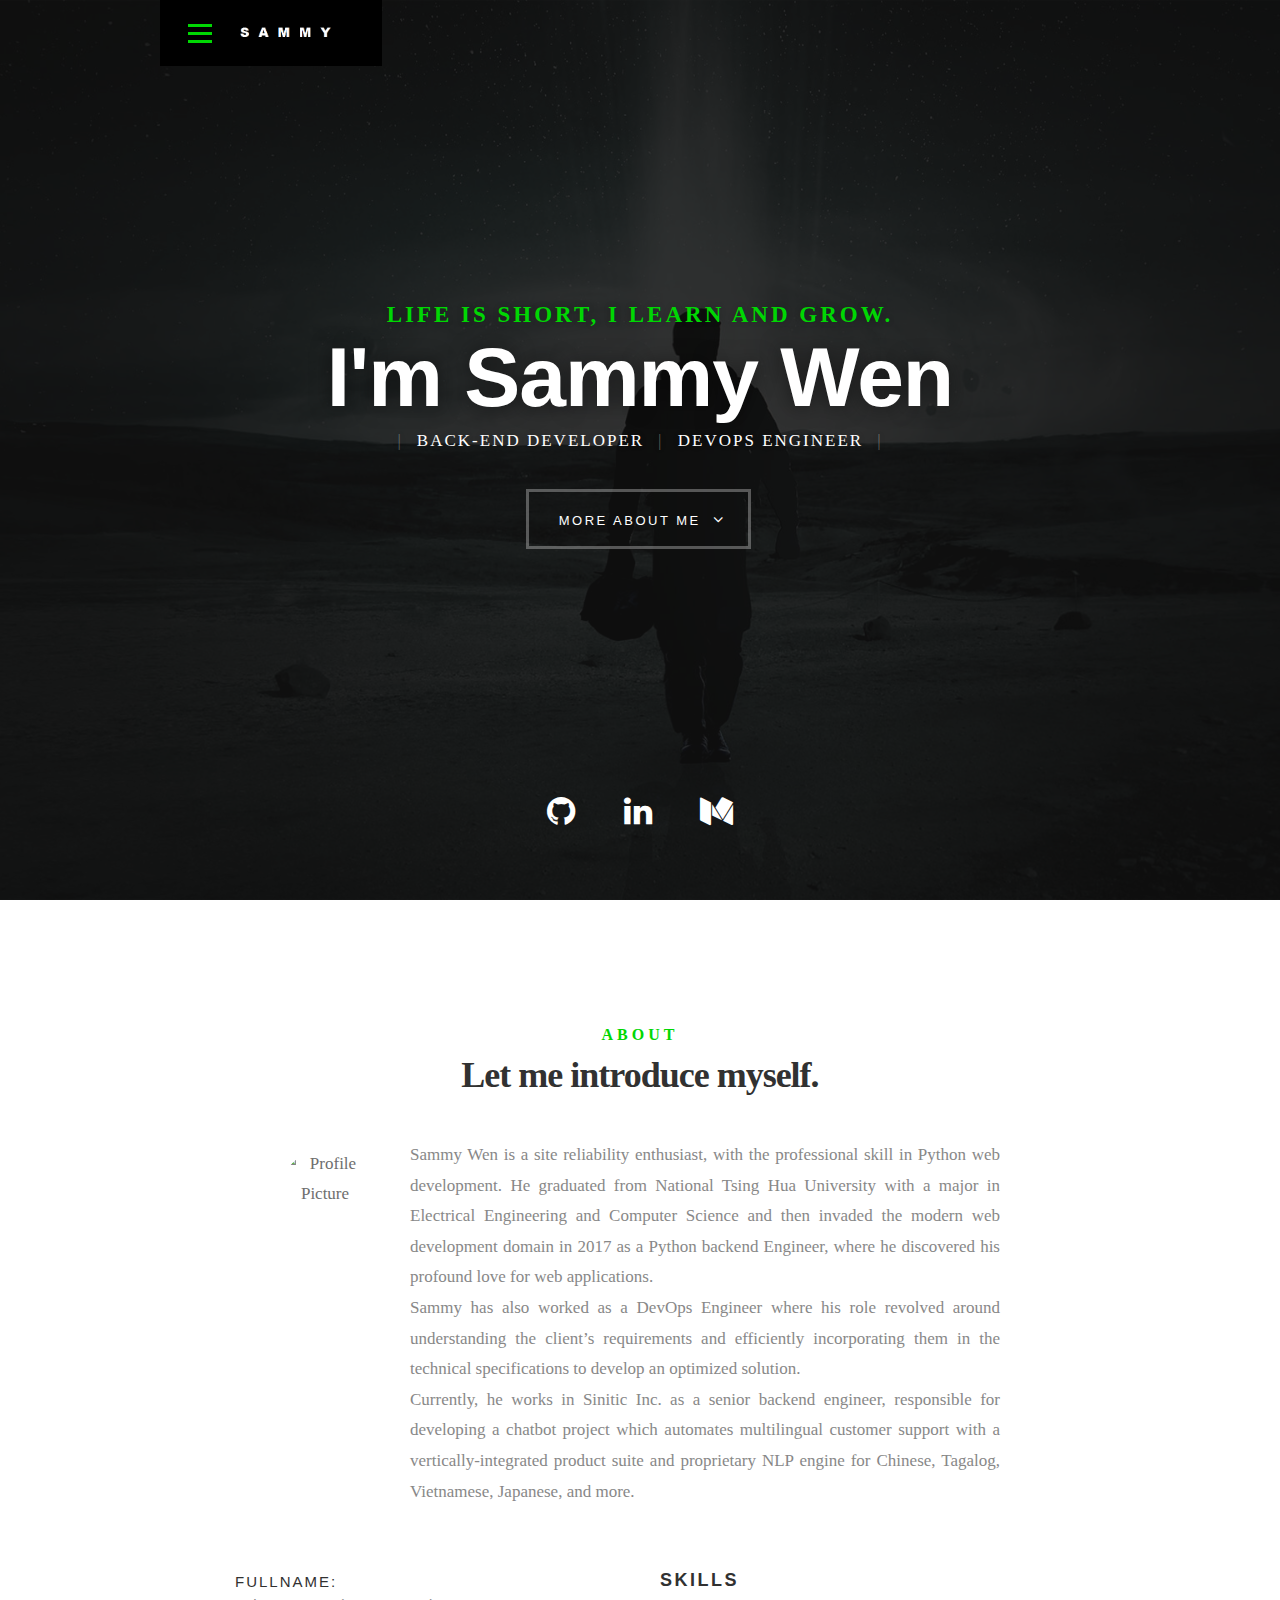
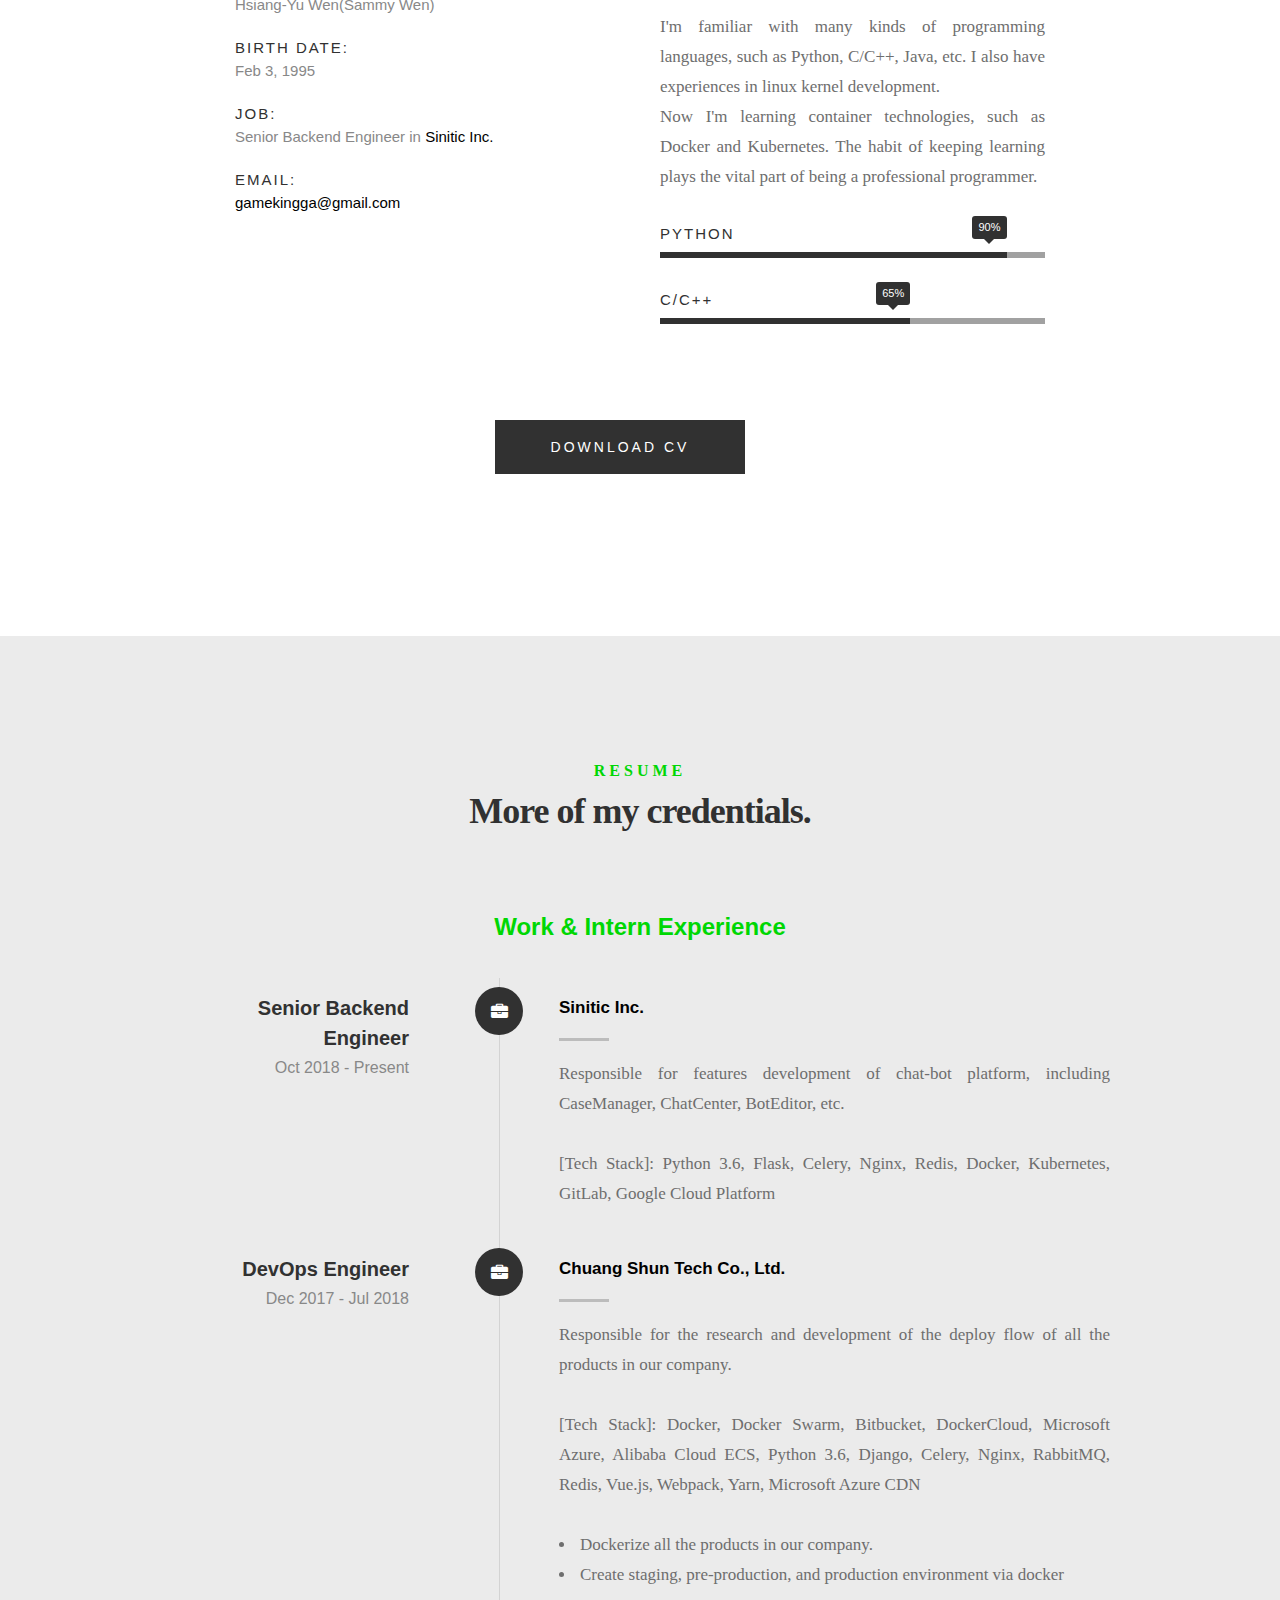
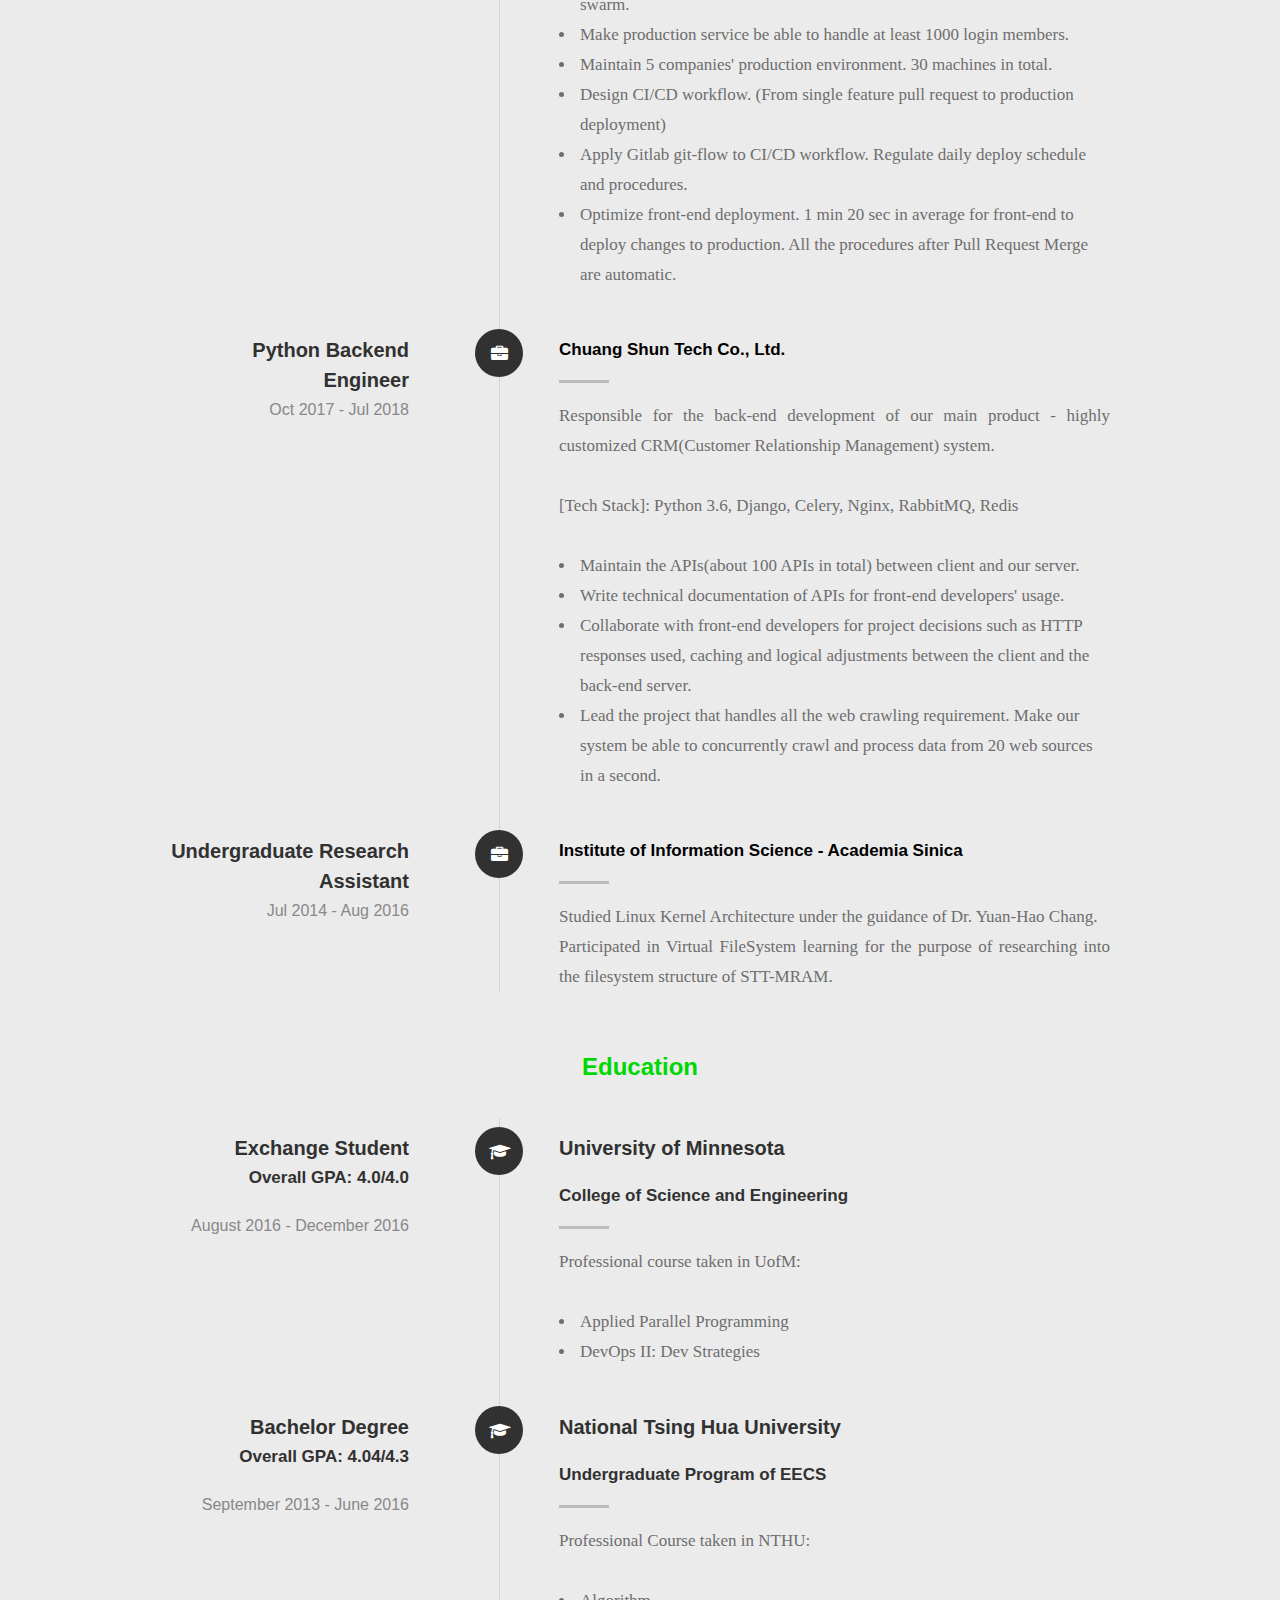
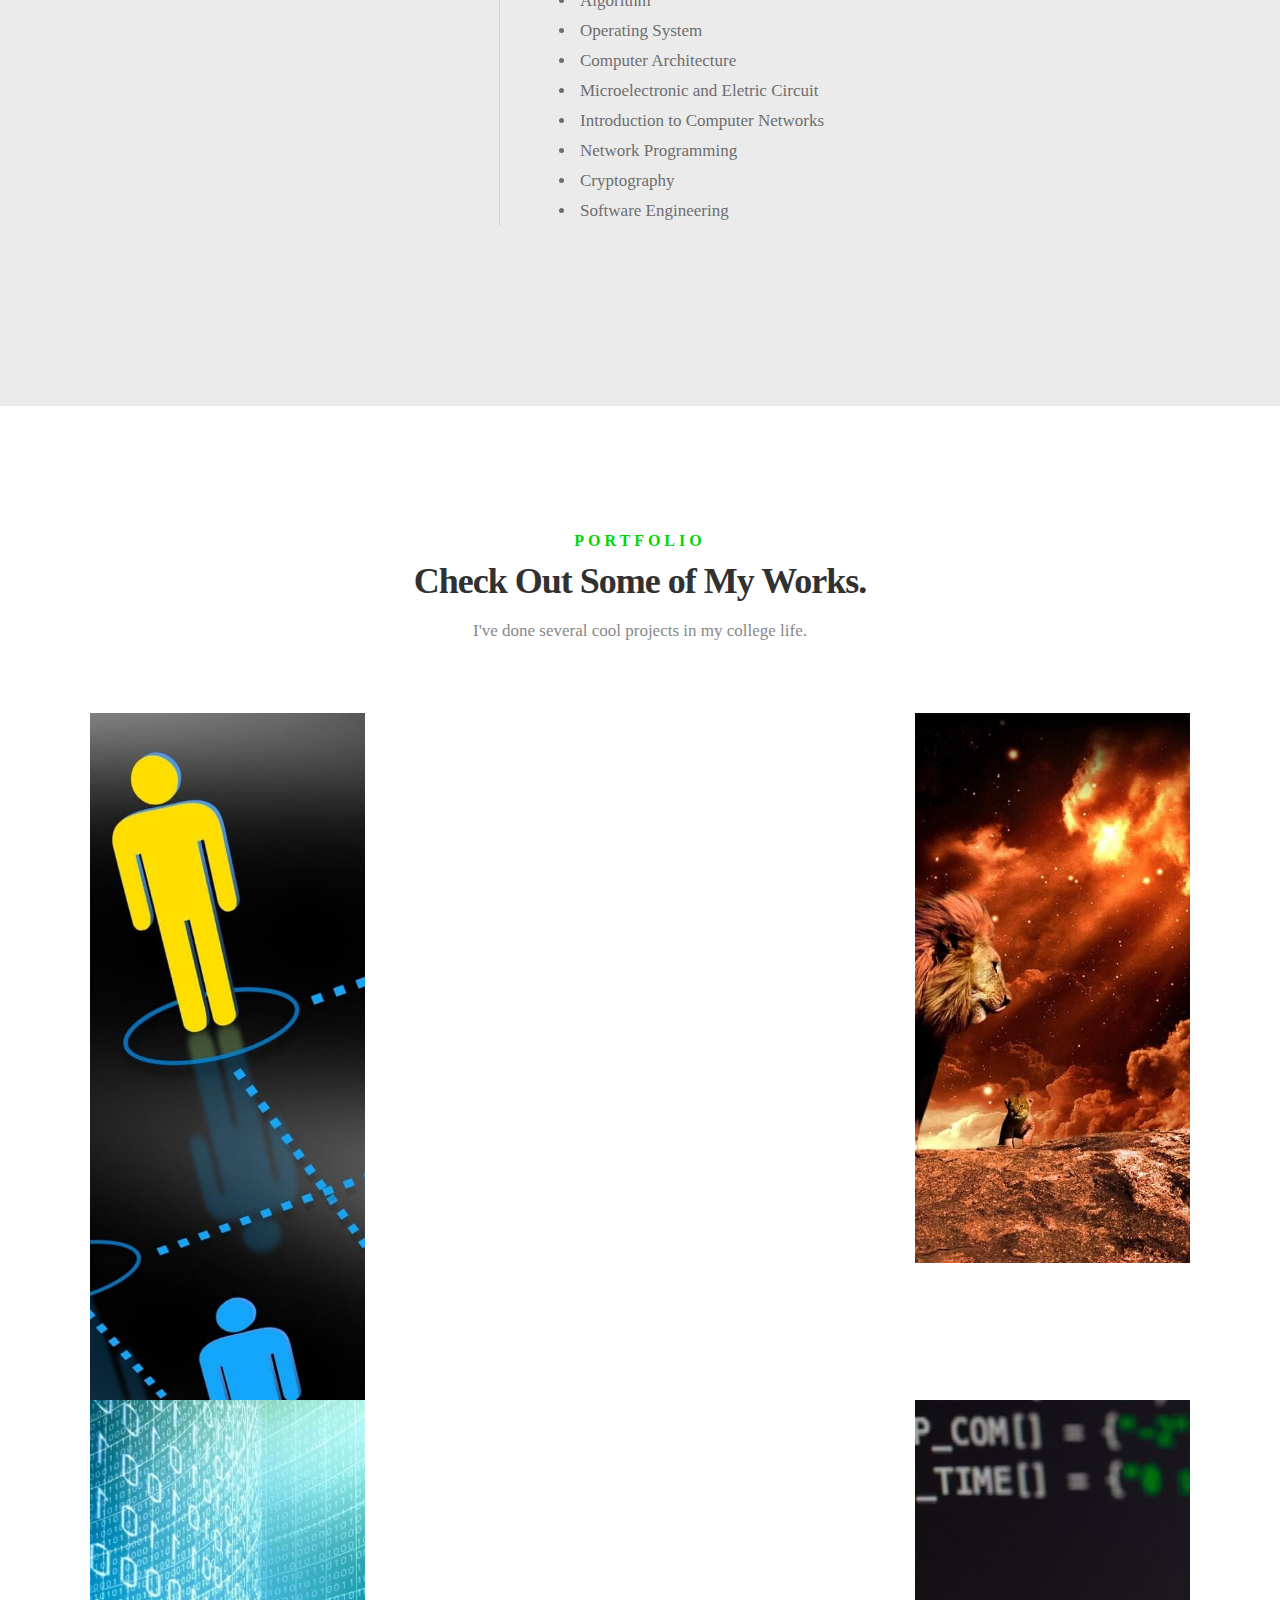
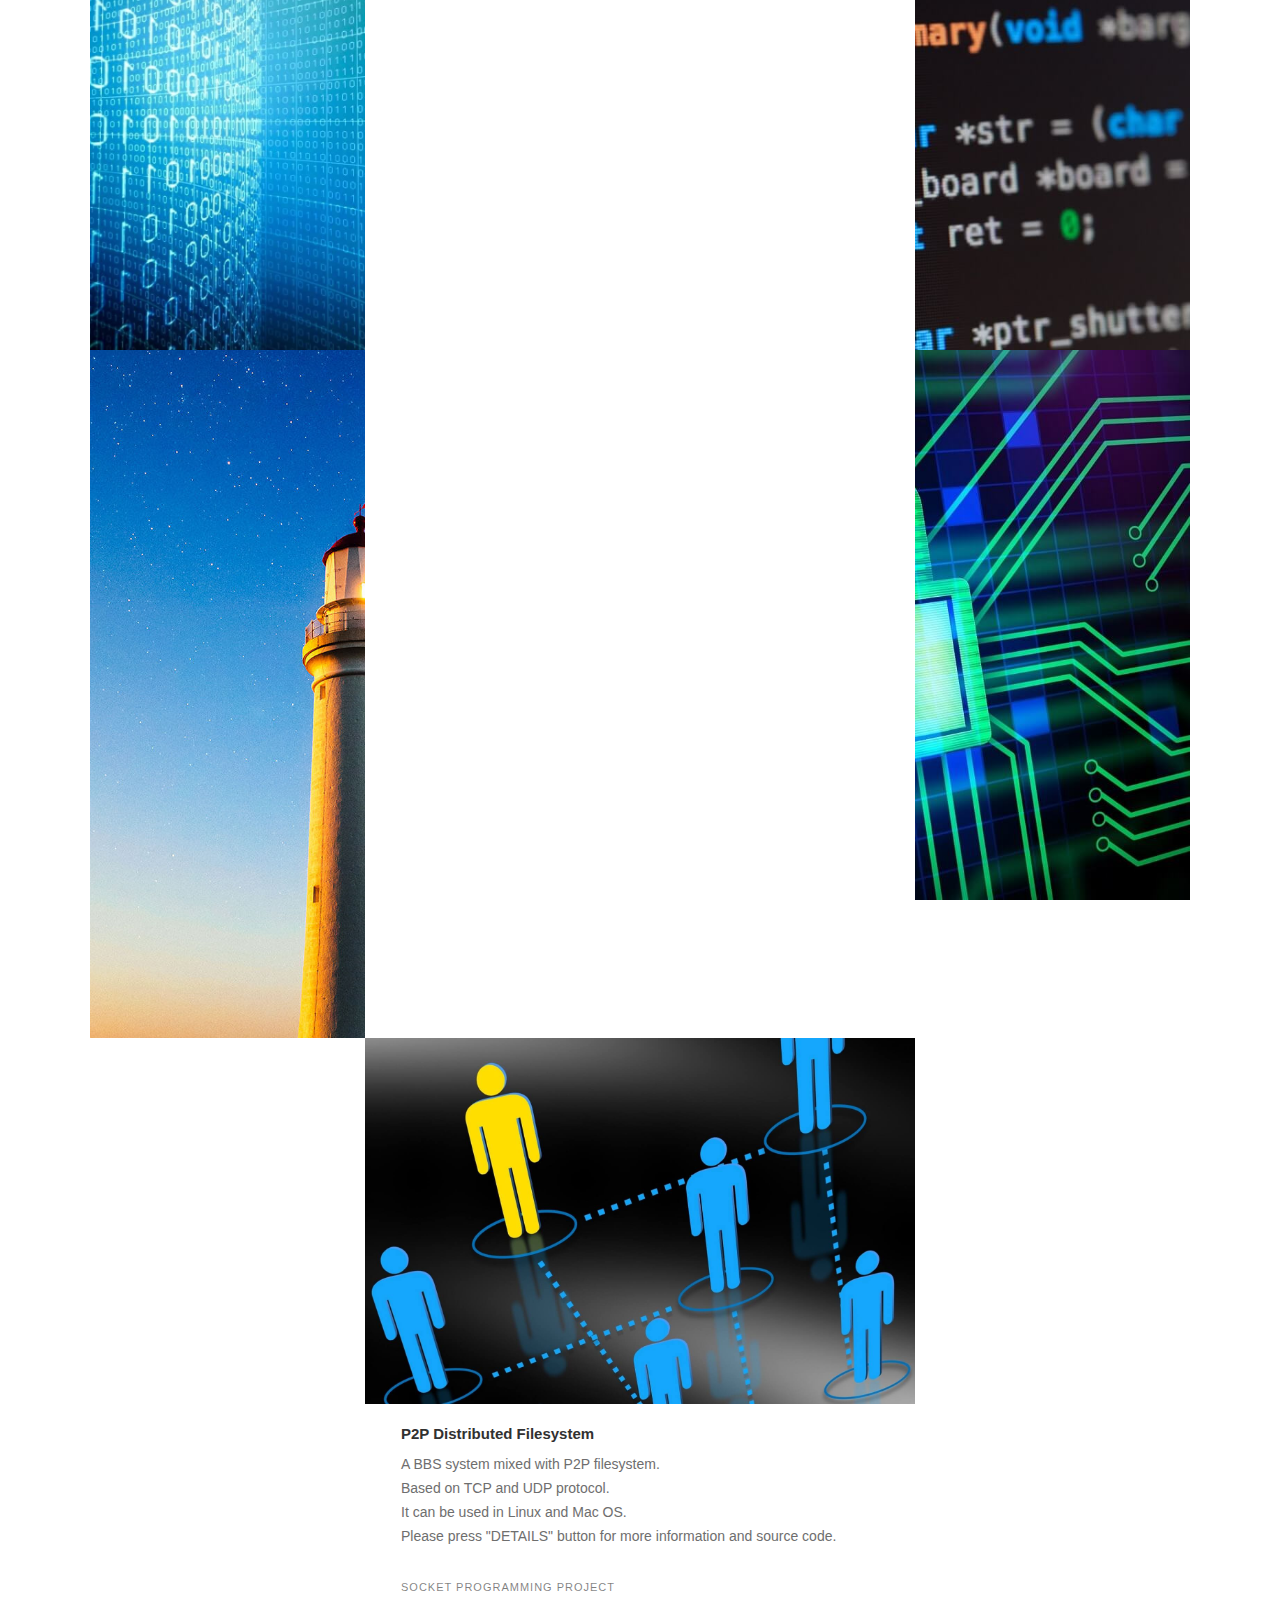
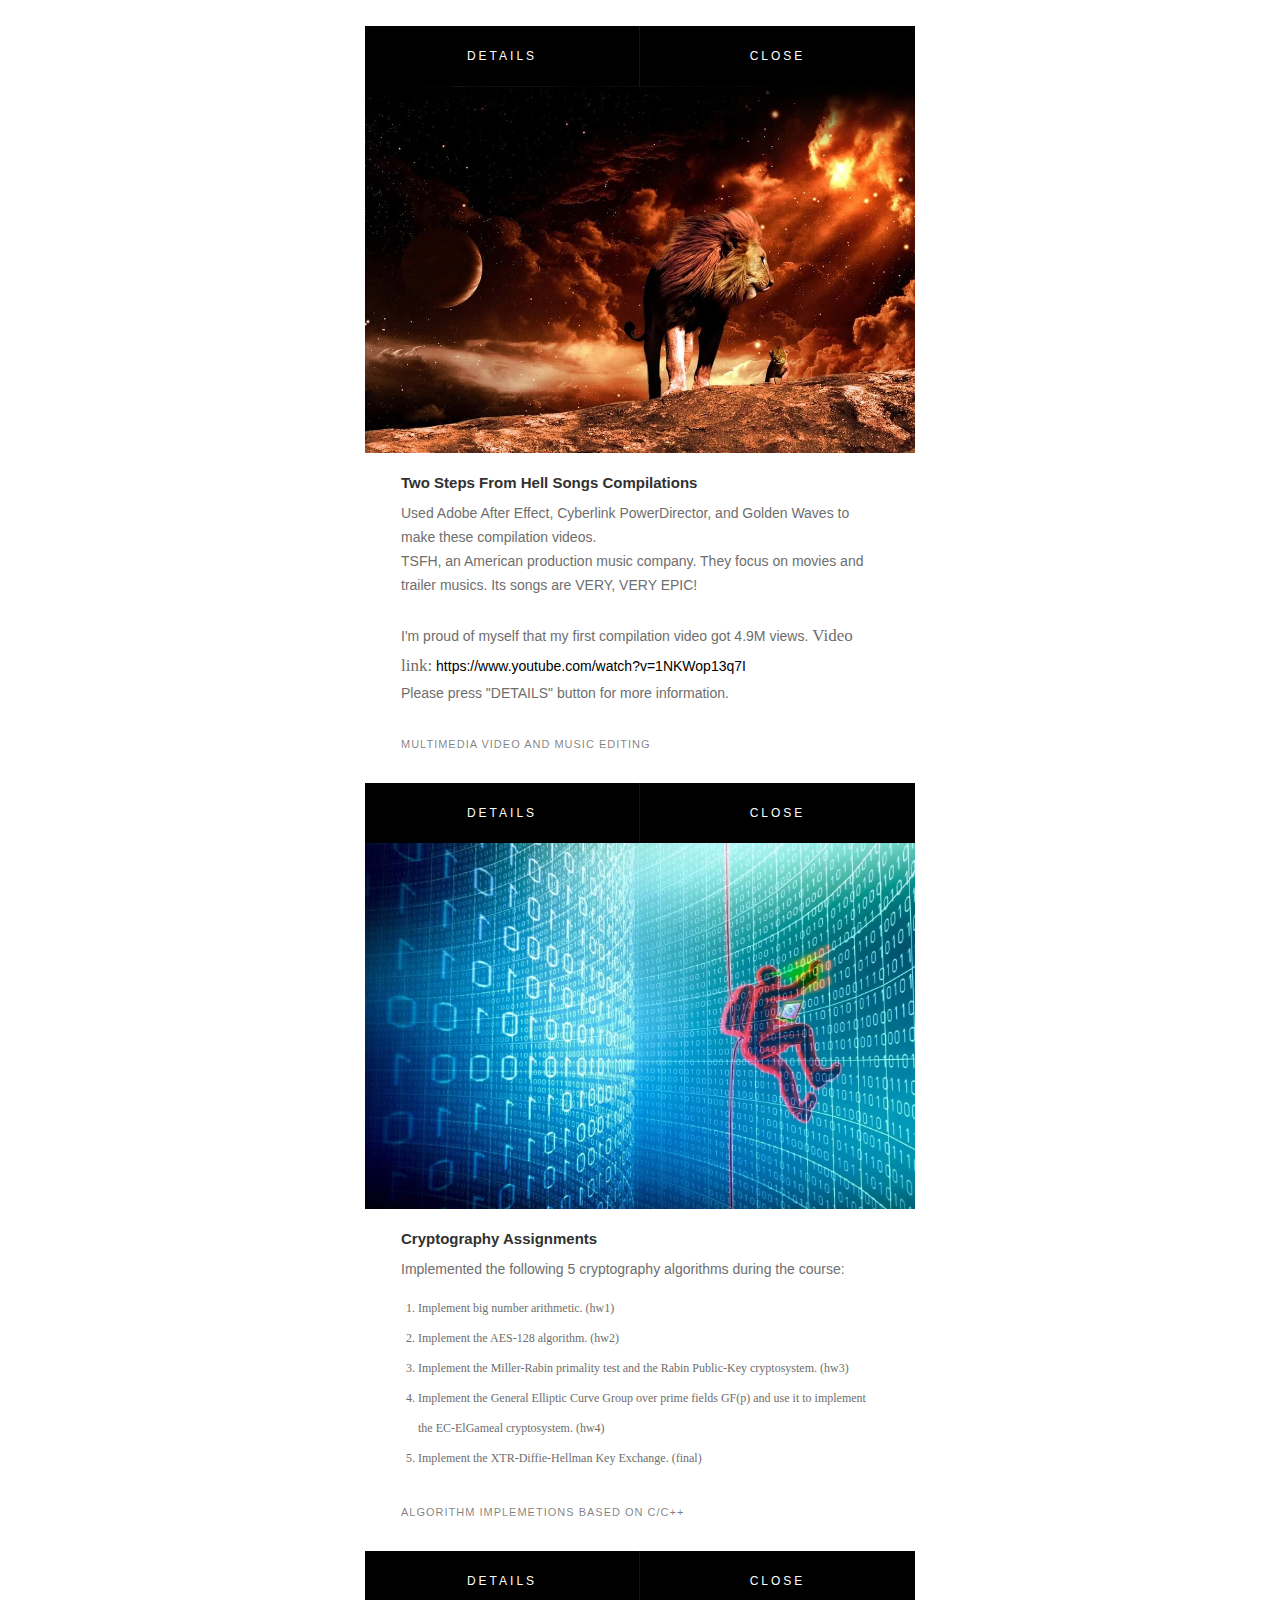
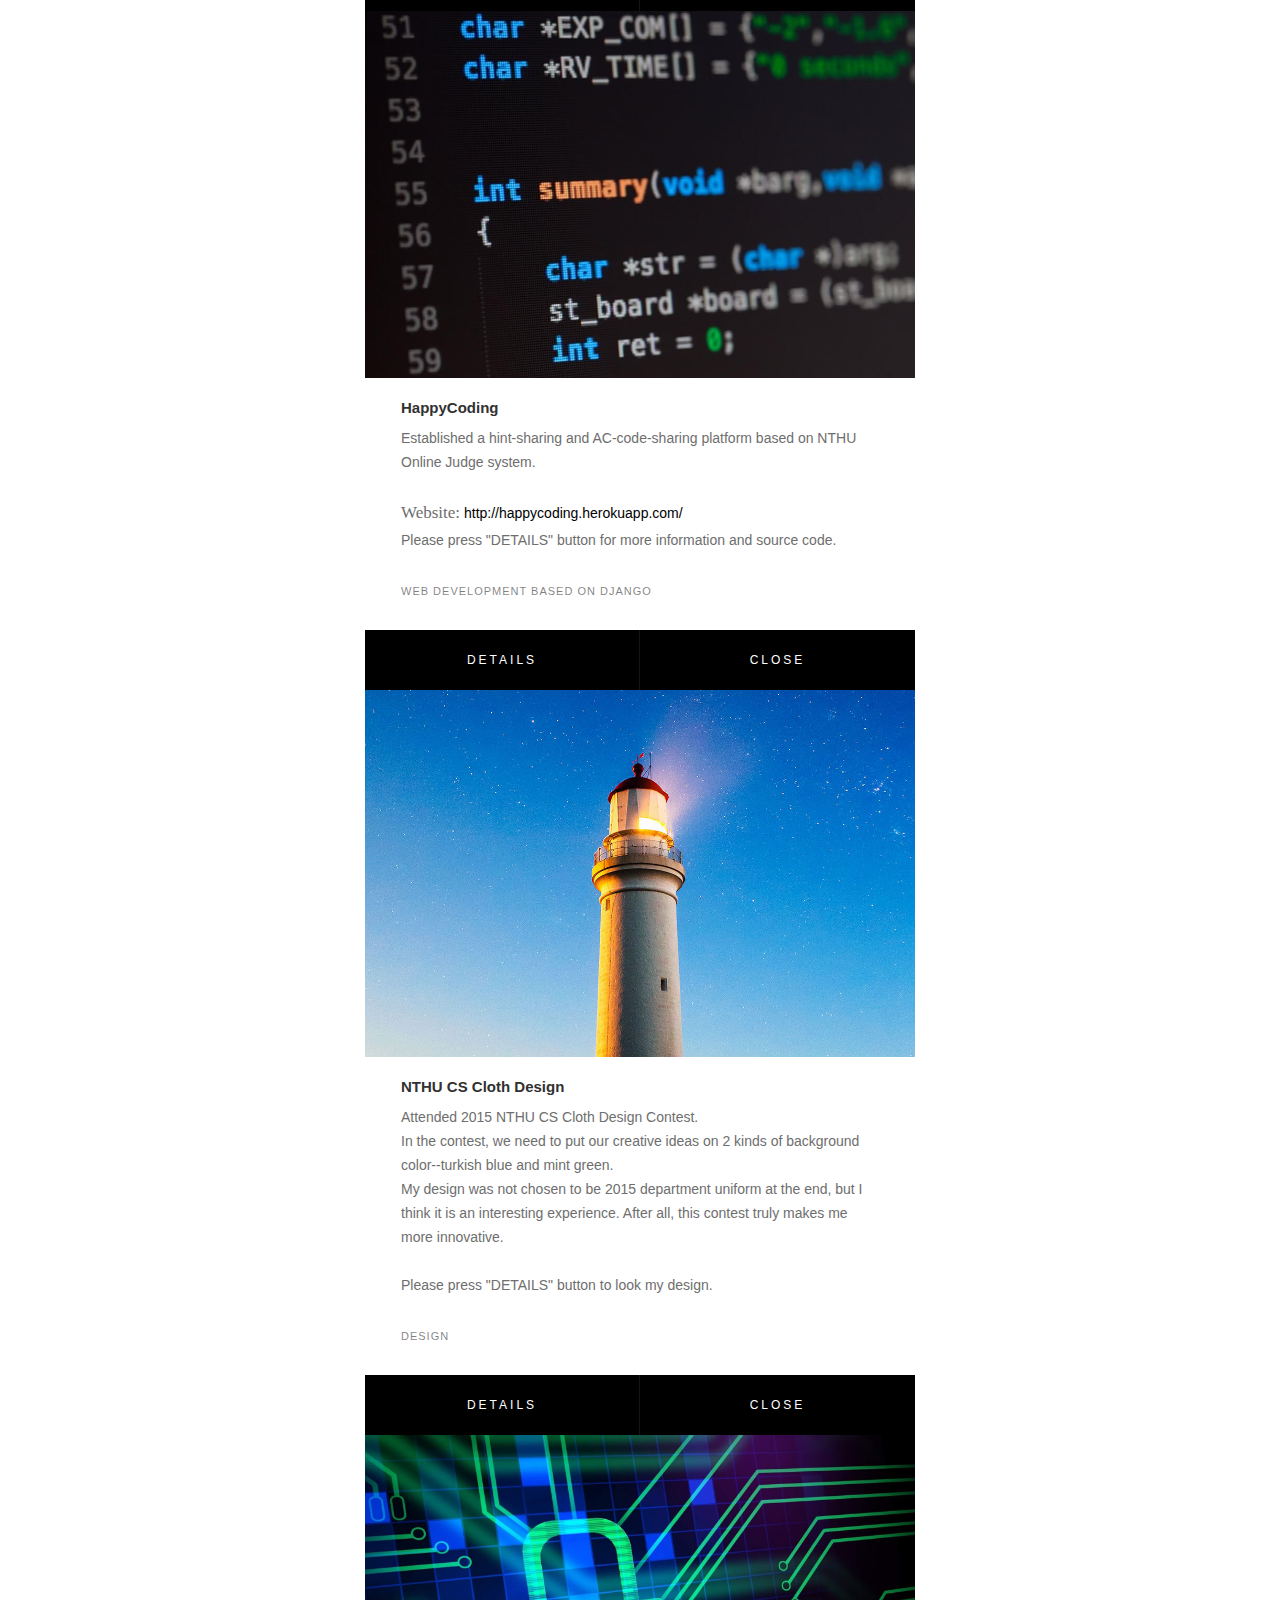
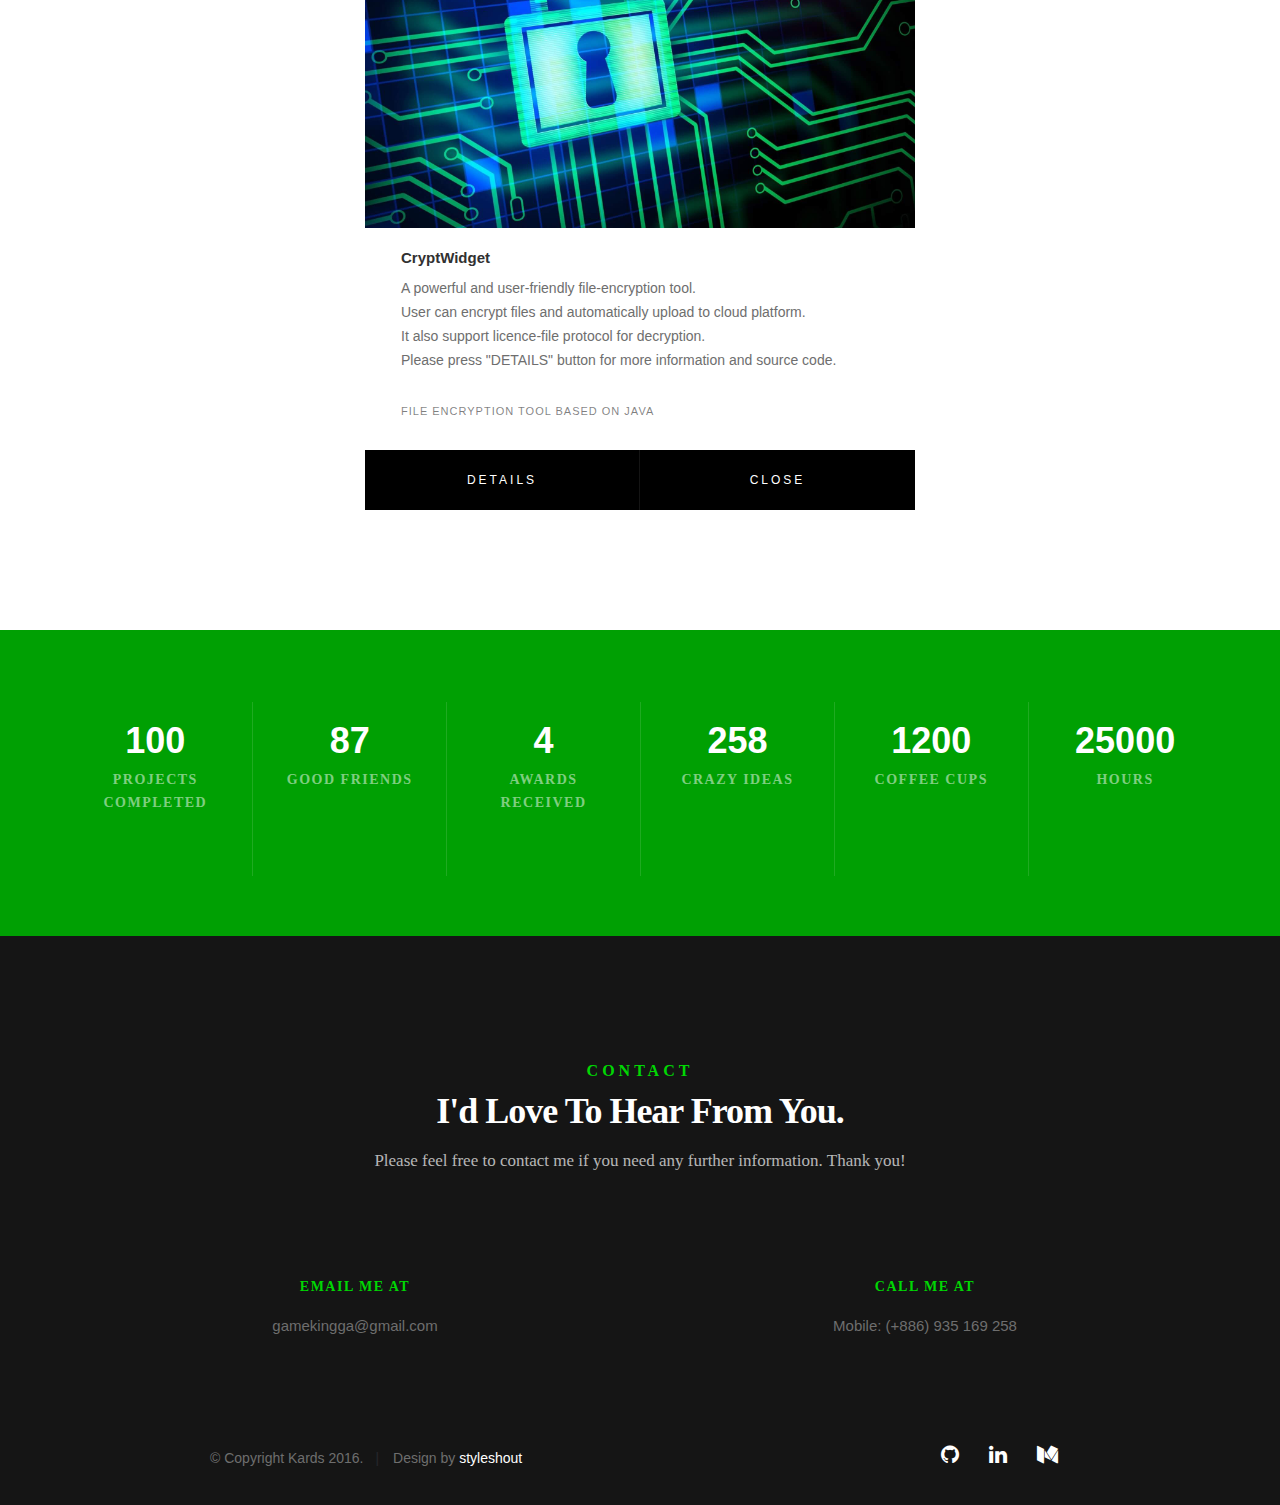
==== commit f4cc55fe: "ver3.0: Update Home, About, Resume, Contact. Upgrade font-awesome lib." ====
--- a/index.html
+++ b/index.html
@@ -7,850 +7,875 @@
    <!--- basic page needs
    ================================================== -->
    <meta charset="utf-8">
-	<title>Sammy</title>
-	<meta name="description" content="">  
-	<meta name="author" content="">
+    <title>Sammy Wen</title>
+    <meta name="description" content="">
+    <meta name="author" content="">
 
    <!-- mobile specific metas
    ================================================== -->
-	<meta name="viewport" content="width=device-width, initial-scale=1, maximum-scale=1">
-
- 	<!-- CSS
-   ================================================== -->
-   <link rel="stylesheet" href="css/base.css">  
+    <meta name="viewport" content="width=device-width, initial-scale=1, maximum-scale=1">
+
+    <!-- CSS
+   ================================================== -->
+   <link rel="stylesheet" href="css/base.css">
    <link rel="stylesheet" href="css/main.css">
-   <link rel="stylesheet" href="css/vendor.css">     
+   <link rel="stylesheet" href="css/vendor.css">
    <link href='http://fonts.googleapis.com/css?family=Consolas' rel='stylesheet' type='text/css'>
    <!-- script
-   ================================================== -->   
-	<script src="js/modernizr.js"></script>
-	<script src="js/pace.min.js"></script>
+   ================================================== -->
+    <script src="js/modernizr.js"></script>
+    <script src="js/pace.min.js"></script>
 
    <!-- favicons
-	================================================== -->
-	<link rel="icon" type="image/png" href="favicon.png">
+    ================================================== -->
+    <link rel="icon" type="image/png" href="favicon.png">
 
 </head>
 
 <body id="top">
 
-	<!-- header 
-   ================================================== -->
-   <header>   	
-   	<div class="row">
-
-   		<div class="top-bar">
-   			<a class="menu-toggle" href="#"><span>Menu</span></a>
-
-	   		<div class="logo">
-		         <a href="index.html">SAMMY</a>
-		      </div>		      
-
-		   	<nav id="main-nav-wrap">
-					<ul class="main-navigation">
-						<li class="current"><a class="smoothscroll"  href="#intro" title="">Home</a></li>
-						<li><a class="smoothscroll"  href="#about" title="">About</a></li>
-						<li><a class="smoothscroll"  href="#resume" title="">Resume</a></li>
-						<li><a class="smoothscroll"  href="#portfolio" title="">Portfolio</a></li>					
-						<li><a class="smoothscroll"  href="#contact" title="">Contact</a></li>
-					</ul>
-				</nav>    		
-   		</div> <!-- /top-bar --> 
-   		
-   	</div> <!-- /row --> 		
+    <!-- header
+   ================================================== -->
+   <header>
+    <div class="row">
+
+        <div class="top-bar">
+            <a class="menu-toggle" href="#"><span>Menu</span></a>
+
+            <div class="logo">
+                 <a href="index.html">SAMMY</a>
+              </div>
+
+            <nav id="main-nav-wrap">
+                    <ul class="main-navigation">
+                        <li class="current"><a class="smoothscroll"  href="#intro" title="">Home</a></li>
+                        <li><a class="smoothscroll"  href="#about" title="">About</a></li>
+                        <li><a class="smoothscroll"  href="#resume" title="">Resume</a></li>
+                        <li><a class="smoothscroll"  href="#portfolio" title="">Portfolio</a></li>
+                        <li><a class="smoothscroll"  href="#contact" title="">Contact</a></li>
+                    </ul>
+                </nav>
+        </div> <!-- /top-bar -->
+
+    </div> <!-- /row -->
    </header> <!-- /header -->
 
-	<!-- intro section
-   ================================================== -->
-   <section id="intro">   
-
-   	<div class="intro-overlay"></div>	
-
-   	<div class="intro-content">
-   		<div class="row">
-
-   			<div class="col-twelve">
-
-	   			<h5 style="font-family: Consolas">Hello, World.  World, Hello!!</h5>
-	   			<h1>I'm Sammy Wen</h1>
-
-	   			<p class="intro-position">
-	   				<span>Back-end Developer</span>
-	   				<span>Network Manager</span> 
-	   			</p>
-
-	   			<a class="button stroke smoothscroll" href="#about" title="">More About Me</a>
-
-	   		</div>  
-   			
-   		</div>   		 		
-   	</div> <!-- /intro-content --> 
-
-   	<ul class="intro-social">        
-         <li><a target="_blank" href="https://www.facebook.com/gamekingga.sammywen"><i class="fa fa-facebook"></i></a></li>
-         <li><a target="_blank" href="https://plus.google.com/116454430385466317821"><i class="fa fa-google-plus"></i></a></li>
+    <!-- intro section
+   ================================================== -->
+   <section id="intro">
+
+    <div class="intro-overlay"></div>
+
+    <div class="intro-content">
+        <div class="row">
+
+            <div class="col-twelve">
+
+                <h5 style="font-family: Consolas">Life is short, I learn and grow.</h5>
+                <h1>I'm Sammy Wen</h1>
+
+                <p class="intro-position">
+                    <span>Back-end Developer</span>
+                    <span>DevOps Engineer</span>
+                </p>
+
+                <a class="button stroke smoothscroll" href="#about" title="">More About Me</a>
+
+            </div>
+
+        </div>
+    </div> <!-- /intro-content -->
+
+    <ul class="intro-social">
+         <!-- <li><a target="_blank" href="https://www.facebook.com/gamekingga.sammywen"><i class="fa fa-facebook"></i></a></li>
+         <li><a target="_blank" href="https://plus.google.com/116454430385466317821"><i class="fa fa-google-plus"></i></a></li> -->
          <li><a target="_blank" href="https://github.com/gamekingga"><i class="fa fa-github"></i></a></li>
-         <li><a target="_blank" href="https://www.instagram.com/gamekingga/"><i class="fa fa-instagram"></i></a></li>
+         <!-- <li><a target="_blank" href="https://www.instagram.com/gamekingga/"><i class="fa fa-instagram"></i></a></li> -->
          <li><a target="_blank" href="https://www.linkedin.com/in/gamekingga"><i class="fa fa-linkedin"></i></a></li>
-         
-         
-      </ul> <!-- /intro-social -->      	
+         <li><a target="_blank" href="https://medium.com/@gamekingga"><i class="fa fa-medium"></i></a></li>
+      </ul> <!-- /intro-social -->
 
    </section> <!-- /intro -->
 
 
    <!-- about section
    ================================================== -->
-   <section id="about">  
-
-   	<div class="row section-intro">
-   		<div class="col-twelve">
-
-   			<h5>About</h5>
-   			<h1>Let me introduce myself.</h1>
-
-   			<div class="intro-info">
-
-   				<img src="images/profile-pic.jpg" alt="Profile Picture">
-
-   				<p class="lead">I graduated from National Tsing Hua University and my major was in Electrical Engineering and Computer Science.<br> I currently research into Cryptography and Cloud Security for the purpose of using Java to develop a open-source file encryption tool. <br>I'm also interested in socket programming and full-stack web development. Happy Coding!</p>
-   			</div>   			
-
-   		</div>   		
-   	</div> <!-- /section-intro -->
-
-   	<div class="row about-content">
-
-   		<div class="col-six tab-full">
-
-   			<!-- <h3>Profile</h3>
-   			<p>Lorem ipsum Qui veniam ut consequat ex ullamco nulla in non ut esse in magna sint minim officia consectetur nisi commodo ea magna pariatur nisi cillum.</p> -->
-
-   			<ul class="info-list">
-   				<li>
-   					<strong>Fullname:</strong>
-   					<span>Hsiang-Yu Wen(Sammy Wen)</span>
-   				</li>
-   				<li>
-   					<strong>Birth Date:</strong>
-   					<span>February 3, 1995</span>
-   				</li>
-   				<li>
-   					<strong>Job:</strong>
-   					<span>None</span>
-   				</li>
-   				<li>
-   					<strong>Website:</strong>
-   					<span><a style="text-decoration: none" href="https://gamekingga.github.io"> https://gamekingga.github.io</a></span>
-   				</li>
-   				<li>
-   					<strong>Email:</strong>
-   					<span><a href="mailto:gamekingga@gmail.com" target="_top">gamekingga@gmail.com</a></span>
-   				</li>
-
-   			</ul> <!-- /info-list -->
-
-   		</div>
-
-   		<div class="col-six tab-full">
-
-   			<h3>Skills</h3>
-   			<p>I'm familiar with many kinds of programming languages, such as C/C++, Java, Python, MySQL, etc. I also have experiences in linux kernel development. <br/>Now I'm learning microservices knowledge, such as Docker and Kubernetes. The habit of keeping learning plays the vital part of being a professional programmer.</p>
-
-				<ul class="skill-bars">
-				   <li>
-				   	<div class="progress percent90"><span>90%</span></div>
-				   	<strong>C/C++</strong>
-				   </li>
-				   <li>
-				   	<div class="progress percent80"><span>80%</span></div>
-				   	<strong>Python</strong>
-				   </li>
-				   <li>
-				   	<div class="progress percent85"><span>85%</span></div>
-				   	<strong>Java</strong>
-				   </li>
-				   <li>
-				   	<div class="progress percent75"><span>75%</span></div>
-				   	<strong>MySQL</strong>
-				   </li>
-      
-				</ul> <!-- /skill-bars -->		
-
-   		</div>
-
-   	</div>
-
-   	<div class="row button-section">
-   		<div class="col-twelve">
-   			<a href="#contact" title="Hire Me" class="button stroke smoothscroll">Hire Me</a>
-   			<a target="_blank" href="https://goo.gl/UJEKOv" title="Download CV" class="button button-primary">Download CV</a>
-   		</div>   		
-   	</div>
-
-   </section> <!-- /process-->    
+   <section id="about">
+
+    <div class="row section-intro">
+        <div class="col-twelve">
+
+            <h5>About</h5>
+            <h1>Let me introduce myself.</h1>
+
+            <div class="intro-info">
+
+                <img src="images/profile-pic.jpg" alt="Profile Picture">
+
+                <p class="lead" style="text-align: justify;">Sammy Wen is a site reliability enthusiast, with the professional skill in Python web development. He graduated from National Tsing Hua University with a major in Electrical Engineering and Computer Science and then invaded the modern web development domain in 2017 as a Python backend Engineer, where he discovered his profound love for web applications.<br>Sammy has also worked as a DevOps Engineer where his role revolved around understanding the client’s requirements and efficiently incorporating them in the technical specifications to develop an optimized solution.<br>Currently, he works in Sinitic Inc. as a senior backend engineer, responsible for developing a chatbot project which automates multilingual customer support with a vertically-integrated product suite and proprietary NLP engine for Chinese, Tagalog, Vietnamese, Japanese, and more.</p>
+            </div>
+
+        </div>
+    </div> <!-- /section-intro -->
+
+    <div class="row about-content">
+
+        <div class="col-six tab-full">
+
+            <!-- <h3>Profile</h3>
+            <p>Lorem ipsum Qui veniam ut consequat ex ullamco nulla in non ut esse in magna sint minim officia consectetur nisi commodo ea magna pariatur nisi cillum.</p> -->
+
+            <ul class="info-list">
+                <li>
+                    <strong>Fullname:</strong>
+                    <span>Hsiang-Yu Wen(Sammy Wen)</span>
+                </li>
+                <li>
+                    <strong>Birth Date:</strong>
+                    <span>Feb 3, 1995</span>
+                </li>
+                <li>
+                    <strong>Job:</strong>
+                    <span>Senior Backend Engineer in <a style="text-decoration: none" href="https://www.sinitic.ai/"> Sinitic Inc.</a></span>
+                </li>
+                <!-- <li>
+                    <strong>Website:</strong>
+                    <span><a style="text-decoration: none" href="https://gamekingga.github.io"> https://gamekingga.github.io</a></span>
+                </li> -->
+                <li>
+                    <strong>Email:</strong>
+                    <span><a href="mailto:gamekingga@gmail.com" target="_top">gamekingga@gmail.com</a></span>
+                </li>
+
+            </ul> <!-- /info-list -->
+
+        </div>
+
+        <div class="col-six tab-full">
+
+            <h3>Skills</h3>
+            <p style="text-align: justify;">I'm familiar with many kinds of programming languages, such as Python, C/C++, Java, etc. I also have experiences in linux kernel development. <br/>Now I'm learning container technologies, such as Docker and Kubernetes. The habit of keeping learning plays the vital part of being a professional programmer.</p>
+
+                <ul class="skill-bars">
+                   <li>
+                    <div class="progress percent90"><span>90%</span></div>
+                    <strong>Python</strong>
+                   </li>
+                   <li>
+                    <div class="progress percent65"><span>65%</span></div>
+                    <strong>C/C++</strong>
+                   </li>
+                   <!-- <li>
+                    <div class="progress percent85"><span>85%</span></div>
+                    <strong>Java</strong>
+                   </li>
+                   <li>
+                    <div class="progress percent75"><span>75%</span></div>
+                    <strong>MySQL</strong>
+                   </li> -->
+
+                </ul> <!-- /skill-bars -->
+
+        </div>
+
+    </div>
+
+    <div class="row button-section">
+        <div class="col-twelve">
+            <!-- <a href="#contact" title="Hire Me" class="button stroke smoothscroll">Hire Me</a> -->
+            <a target="_blank" href="https://tinyurl.com/y7srj62z" title="Download CV" class="button button-primary">Download CV</a>
+        </div>
+    </div>
+
+   </section> <!-- /process-->
 
 
    <!-- resume Section
    ================================================== -->
-	<section id="resume" class="grey-section">
-
-		<div class="row section-intro">
-   		<div class="col-twelve">
-
-   			<h5>Resume</h5>
-   			<h1>More of my credentials.</h1>
-
-   		</div>   		
-   	</div> <!-- /section-intro--> 
-
-   	<div class="row resume-timeline">
-
-   		<div class="col-twelve resume-header">
-
-   			<h2><br/>Work & Intern Experience</h2>
-
-   		</div> <!-- /resume-header -->
-
-   		<div class="col-twelve">
-
-   			<div class="timeline-wrap">
-
-   				<div class="timeline-block">
-
-	   				<div class="timeline-ico">
-	   					<i class="fa fa-briefcase"></i>
-	   				</div>
-
-	   				<div class="timeline-header">
-	   					<h3>Junior System Manager</h3>
-	   					<p>February 2016 - April 2016</p>
-	   				</div>
-
-	   				<div class="timeline-content">
-	   					<h4><a target="_blank" href="https://airu.com.hk/">Ai Raising Up</a></h4>
-	   					<p>Focused on creating a investing recommandation APP with the use of artificial intelligence. <br/>
-	   					In this company, I used python to crawl stock market information. <br/> I also built Flask APIs for Android APP with the use of Microsoft Azure web applications deployment. <br/>
-	   					We finished the first version of our product before I resigned.</p>
-	   				</div>
-
-	   			</div> <!-- /timeline-block -->
-
-	   			<div class="timeline-block">
-
-	   				<div class="timeline-ico">
-	   					<i class="fa fa-briefcase"></i>
-	   				</div>
-
-	   				<div class="timeline-header">
-	   					<h3>Student Intern</h3>
-	   					<p>July 2014 - August 2016</p>
-	   				</div>
-
-	   				<div class="timeline-content">
-	   					<h4><a target="_blank" href="http://www.iis.sinica.edu.tw/index_en.html">Institute of Information Science - Academia Sinica</a></h4>
-	   					<p>Studied Linux Kernel Architecture under the guidance of Dr. Yuan-Hao Chang.<br/>
-	   					Participated in Virtual FileSystem learning for the purpose of researching into the filesystem structure of STT-MRAM.</p>
-	   				</div>
-
-	   			</div> <!-- /timeline-block -->
-
-	   			<div class="timeline-block">
-
-	   				<div class="timeline-ico">
-	   					<i class="fa fa-briefcase"></i>
-	   				</div>
-
-	   				<div class="timeline-header">
-	   					<h3>Intern of Global Recruitment Internship</h3>
-	   					<p>April 2016</p>
-	   				</div>
-
-	   				<div class="timeline-content">
-	   					<h4><a target="_blank" href="http://www.worksap.com">Works Applications</a></h4>
-	   					<p>The goal of the company is to build high usability ERP system, make it possible for everyone working at a company focus on more creative and valuable work.<br/>
-	   					During the internship, I dedicated in building a robust structure of a hotel managing system with creative ideas. We also need to let some of the designed functions come true.</p>
-	   				</div>
-
-	   			</div> <!-- /timeline-block -->
-
-   			</div> <!-- /timeline-wrap -->   			
-
-   		</div> <!-- /col-twelve -->
-   		
-   	</div> <!-- /resume-timeline -->
-   	
-   	<div class="row resume-timeline">
-
-   		<div class="col-twelve resume-header">
-
-   			<h2>Education</h2>
-
-   		</div> <!-- /resume-header -->
-
-   		<div class="col-twelve">
-
-   			<div class="timeline-wrap">
-
-   				<div class="timeline-block">
-
-	   				<div class="timeline-ico">
-	   					<i class="fa fa-graduation-cap"></i>
-	   				</div>
-
-	   				<div class="timeline-header">
-	   					<h3>Exchange Student</h3>
-	   					<h4>Overall GPA: 4.0/4.0</h4>
-	   					<p>August 2016 - December 2016</p>
-	   				</div>
-
-	   				<div class="timeline-content">
-	   					<h3>University of Minnesota</h3>
-	   					<h4>College of Science and Engineering</h4>
-	   					<p>Course taken in UofM:
-	   					<ul>
-	   						<li>Applied Parallel Programming</li>
-	   						<li>DevOps II: Dev Strategies</li>
-	   						<li>Photography: Digital Imaging</li>
-	   					</ul>
-	   					</p>
-	   				</div>
-
-	   			</div> <!-- /timeline-block -->
-
-	   			<div class="timeline-block">
-
-	   				<div class="timeline-ico">
-	   					<i class="fa fa-graduation-cap"></i>
-	   				</div>
-
-	   				<div class="timeline-header">
-	   					<h3>Bachelor Degree</h3>
-	   					<h4>Overall GPA: 4.04/4.3</h4>
-	   					<p>September 2013 - June 2016</p>
-	   				</div>
-
-	   				<div class="timeline-content">
-	   					<h3>National Tsing Hua University</h3>
-	   					<h4>Undergraduate Program of EECS</h4>
-	   					<p>Professional Course taken in NTHU:
-	   					<ul>
-	   						<li>Algorithm</li>
-	   						<li>Operating System</li>
-	   						<li>Computer Architecture</li>
-	   						<li>Microelectronic and Eletric Circuit</li>
-	   						<li>Introduction to Computer Networks</li>
-	   						<li>Socket Programming</li>
-	   						<li>Cryptography</li>
-	   						<li>Software Engineering</li>
-	   					</ul>
-	   					</p>
-	   				</div>
-
-   			</div> <!-- /timeline-wrap -->   			
-
-   		</div> <!-- /col-twelve -->
-   		
-   	</div> <!-- /resume-timeline -->
-		
-	</section> <!-- /features -->
-
-
-	<!-- Portfolio Section
-   ================================================== -->
-	<section id="portfolio">
-
-		<div class="row section-intro">
-   		<div class="col-twelve">
-
-   			<h5>Portfolio</h5>
-   			<h1>Check Out Some of My Works.</h1>
-
-   			<p class="lead">I've done several cool projects in my college life.</p>
-
-   		</div>   		
-   	</div> <!-- /section-intro--> 
-
-   	<div class="row portfolio-content">
-
-   		<div class="col-twelve">
-
-   			<!-- portfolio-wrapper -->
-	         <div id="folio-wrapper" class="block-1-2 block-mob-full stack">
-
-	         	<div class="bgrid folio-item">
-	               <div class="item-wrap">
-	               	<img src="images/portfolio/P2P_01.jpg" alt="P2P">
-	                  <a href="#modal-01" class="overlay">	                  	           
-	                     <div class="folio-item-table">
-	                     	<div class="folio-item-cell">
-		     					       <h3 class="folio-title">P2P Distributed Filesystem</h3>	     					    
-		     					    	 <span class="folio-types">
-		     					       	  Socket Programming Project
-		     					       </span>
-		     					   </div>	                      	
-	                     </div>                    
-	                  </a>
-	               </div>	               
-	        		</div> <!-- /folio-item -->
-
-	        		<div class="bgrid folio-item">
-	               <div class="item-wrap">
-	               	<img src="images/portfolio/TSFH_02.jpg" alt="TSFH">
-	               	<a href="#modal-02" class="overlay">              		                  
-	                     <div class="folio-item-table">
-	                     	<div class="folio-item-cell">
-	                     		<h3 class="folio-title">Two Steps From Hell Songs Compilations</h3>	     					    
-		     					    	<span class="folio-types">
-		     					       	  Multimedia video and music editing
-		     					      </span>		     		
-		     					   </div> 	                      	
-	                     </div>                    
-	                  </a>
-	               </div>
-	        		</div> <!-- /folio-item -->
-
-	            <div class="bgrid folio-item">
-	               <div class="item-wrap">
-	               	<img src="images/portfolio/cryptassg_03.jpg"alt="Clouds">
-	                  <a href="#modal-03" class="overlay">             		                  
-	                     <div class="folio-item-table">
-	                     	<div class="folio-item-cell">
-	                     		<h3 class="folio-title">Cryptography Assignments</h3>	     					    
-		     					    	<span class="folio-types">
-		     					       	  Cryptography Algorithm implemetions based on C/C++
-		     					      </span>		     		
-		     					   </div> 	                      	
-	                     </div>                    
-	                  </a>
-	               </div>
-	        		</div> <!-- /folio-item -->
-
-	            <div class="bgrid folio-item">
-	               <div class="item-wrap">
-	               	<img src="images/portfolio/happycoding_04.jpg" alt="happycoding">
-	                  <a href="#modal-04" class="overlay">                  	                 
-	                     <div class="folio-item-table">
-	                     	<div class="folio-item-cell">
-	                     		<h3 class="folio-title">HappyCoding</h3>	     					    
-		     					    	<span class="folio-types">
-		     					       	  Web Development based on Django
-		     					      </span>		     		
-		     					   </div>  	                      	
-	                     </div>                    
-	                  </a>
-	               </div>
-	        		</div> <!-- /folio-item -->     
-
-	        		<div class="bgrid folio-item">
-	               <div class="item-wrap">
-	               	<img src="images/portfolio/lighthouse_05.jpg" alt="Lighthouse">
-	                  <a href="#modal-05" class="overlay">
-	                     <div class="folio-item-table">
-	                     	<div class="folio-item-cell">
-	                     		<h3 class="folio-title">NTHU CS Cloth Design</h3>	     					    
-		     					    	<span class="folio-types">
-		     					       	  Design
-		     					      </span>		     		
-		     					   </div> 	                      	
-	                     </div>                    
-	                   </a>
-	               </div>
-	        		</div> <!-- /folio-item -->
-
-	            <div class="bgrid folio-item">
-	               <div class="item-wrap">
-	               	<img src="images/portfolio/cryptwidget_06.jpg" alt="cryptwidget">
-	                  <a href="#modal-06" class="overlay">
-	                     <div class="folio-item-table">
-	                     	<div class="folio-item-cell">
-	                     		<h3 class="folio-title">CryptWidget</h3>	     					    
-		     					    	<span class="folio-types">
-		     					       	  File Encryption Tool based on Java
-		     					      </span>		     		
-		     					   </div>	                      	
-	                     </div>                    
-	                  </a>
-	               </div>
-	        		</div> <!-- /folio-item -->   
-
-	            <!-- modal popups - begin
-	            ============================================================= -->
-	            <div id="modal-01" class="popup-modal slider mfp-hide">	
-
-				     	<div class="media">
-				     		<img src="images/portfolio/modals/m-P2P_01.jpg" alt="" />
-				     	</div>      	
-
-					   <div class="description-box">
-					      <h4>P2P Distributed Filesystem</h4>		      
-					      <p>A BBS system mixed with P2P filesystem.<br>
-					      Based on TCP and UDP protocol.<br>
-					      It can be used in Linux and Mac OS.<br>
-					      Please press "DETAILS" button for more information and source code.</p>
-
-					      <div class="categories"><br>Socket Programming Project</div>			               
-					   </div>
-
-			         <div class="link-box">
-			            <a target="_blank" href="https://github.com/gamekingga/P2P-Distributed-Filesystem">Details</a>
-					      <a href="#" class="popup-modal-dismiss">Close</a>
-			         </div>		      
-
-				   </div> <!-- /modal-01 -->
-
-				   <div id="modal-02" class="popup-modal slider mfp-hide">	
-
-				     	<div class="media">
-				     		<img src="images/portfolio/modals/m-TSFH_02.jpg" alt="" />
-				     	</div>      	
-
-					   <div class="description-box">
-					      <h4>Two Steps From Hell Songs Compilations</h4>		      
-					      <p>Used Adobe After Effect, Cyberlink PowerDirector, and Golden Waves to make these compilation videos.<br>
-					      TSFH, an American production music company. They focus on movies and trailer musics.  
-					      Its songs are VERY, VERY EPIC!<br><br>
-					      I'm proud of myself that my first compilation video got 4.9M views. 
-					      <strong>Video link:</strong> <a target="_blank" href="https://www.youtube.com/watch?v=1NKWop13q7I">https://www.youtube.com/watch?v=1NKWop13q7I</a><br>
-					      Please press "DETAILS" button for more information.
-					      </p>
-
-					      <div class="categories"><br>Multimedia video and music editing</div>			               
-					   </div>
-
-			         <div class="link-box">
-			            <a target="_blank" href="https://www.youtube.com/channel/UCxYj-3eUUC2MSSouGJuCOIg/videos">Details</a>
-					      <a href="#" class="popup-modal-dismiss">Close</a>
-			         </div>		      
-
-				   </div> <!-- /modal-02 -->
-
-				   <div id="modal-03" class="popup-modal slider mfp-hide">	
-
-				     	<div class="media">
-				     		<img src="images/portfolio/modals/m-cryptassg_03.jpg" alt="" />
-				     	</div>      	
-
-					   <div class="description-box">
-					      <h4>Cryptography Assignments</h4>		      
-					      <p>Implemented the following 5 cryptography algorithms during the course:<br>
-					      <ol style="font-size: 12px">
-					          <li>Implement big number arithmetic. (hw1)</li>
-					          <li>Implement the AES-128 algorithm. (hw2)</li>
-					          <li>Implement the Miller-Rabin primality test and the Rabin Public-Key cryptosystem. (hw3)</li>
-					          <li>Implement the General Elliptic Curve Group over prime fields GF(p) and use it to implement the EC-ElGameal cryptosystem. (hw4)</li>
-					          <li>Implement the XTR-Diffie-Hellman Key Exchange. (final)</li>
-					      </ol>
-					      </p>
-
-					      <div class="categories">Algorithm Implemetions based on C/C++</div>			               
-					   </div>
-
-			         <div class="link-box">
-			            <a target="_blank" href="https://github.com/gamekingga/2016-Cryptography-Assignments">Details</a>
-					      <a href="#" class="popup-modal-dismiss">Close</a>
-			         </div>		      
-
-				   </div> <!-- /modal-03 -->
-
-				   <div id="modal-04" class="popup-modal slider mfp-hide">	
-
-				     	<div class="media">
-				     		<img src="images/portfolio/modals/m-happycoding_04.jpg" alt="" />
-				     	</div>      	
-
-					   <div class="description-box">
-					      <h4>HappyCoding</h4>		      
-					      <p>Established a hint-sharing and AC-code-sharing platform based on NTHU Online Judge system.<br><br>
-					      <strong>Website:</strong> <a target="_blank" href="http://happycoding.herokuapp.com/">http://happycoding.herokuapp.com/</a><br>
-					      Please press "DETAILS" button for more information and source code.</p>
-
-					      <div class="categories"><br>Web Development based on Django</div>			               
-					   </div>
-
-			         <div class="link-box">
-			            <a target="_blank" href="https://github.com/afg984/happycoding">Details</a>
-					      <a href="#" class="popup-modal-dismiss">Close</a>
-			         </div>		      
-
-				   </div> <!-- /modal-04 -->
-
-				   <div id="modal-05" class="popup-modal slider mfp-hide">	
-
-				     	<div class="media">
-				     		<img src="images/portfolio/modals/m-lighthouse_05.jpg" alt="" />
-				     	</div>      	
-
-					   <div class="description-box">
-					      <h4>NTHU CS Cloth Design</h4>		      
-					      <p>Attended 2015 NTHU CS Cloth Design Contest.<br>
-					      In the contest, we need to put our creative ideas on 2 kinds of background color--turkish blue and mint green.<br>
-					      My design was not chosen to be 2015 department uniform at the end, but I think it is an interesting experience. After all, this contest truly makes me more innovative.<br><br>
-					      Please press "DETAILS" button to look my design.</p>
-
-					      <div class="categories"><br>Design</div>			               
-					   </div>
-
-			         <div class="link-box">
-			            <a target="_blank" href="https://flic.kr/s/aHskFh4GPa">Details</a>
-					      <a href="#" class="popup-modal-dismiss">Close</a>
-			         </div>		      
-
-				   </div> <!-- /modal-05 -->
-
-				   <div id="modal-06" class="popup-modal slider mfp-hide">	
-
-				     	<div class="media">
-				     		<img src="images/portfolio/modals/m-cryptwidget_06.jpg" alt="" />
-				     	</div>      	
-
-					   <div class="description-box">
-					      <h4>CryptWidget</h4>		      
-					      <p>A powerful and user-friendly file-encryption tool.<br>
-					      User can encrypt files and automatically upload to cloud platform.<br>
-					      It also support licence-file protocol for decryption.<br>
-					      Please press "DETAILS" button for more information and source code.<br></p>
-
-					      <div class="categories"><br>File Encryption Tool based on Java</div>			               
-					   </div>
-
-			         <div class="link-box">
-			            <a target="_blank" href="https://github.com/gamekingga/CryptWidget">Details</a>
-					      <a href="#" class="popup-modal-dismiss">Close</a>
-			         </div>		      
-
-				   </div> <!-- /modal-06 -->
-
-
-				   <!-- modal popups - end
-	            ============================================================= -->
-
-	         </div> <!-- /portfolio-wrapper --> 
-
-   		</div>  <!-- /twelve -->   
-
-   	</div> <!-- /portfolio-content --> 
-		
-	</section> <!-- /portfolio -->	
-
-
-	<!-- stats Section
-   ================================================== -->
-	<section id="stats" class="count-up">
-
-		<div class="row">
-			<div class="col-twelve">
-
-				<div class="block-1-6 block-s-1-3 block-tab-1-2 block-mob-full stats-list">
-
-					<div class="bgrid stat">
-
-						<div class="icon-part">
-							<i class="icon-pencil-ruler"></i>
-						</div>
-
-						<h3 class="stat-count">
-							100
-						</h3>
-
-						<h5 class="stat-title">
-							Projects Completed
-						</h5>
-
-					</div> <!-- /stat -->					
-
-					<div class="bgrid stat">
-
-						<div class="icon-part">
-							<i class="icon-users"></i>
-						</div>
-
-						<h3 class="stat-count">
-							87
-						</h3>
-
-						<h5 class="stat-title">
-							Good Friends
-						</h5>
-
-					</div> <!-- /stat -->
-
-					<div class="bgrid stat">
-
-						<div class="icon-part">
-							<i class="icon-badge"></i>
-						</div>
-
-						<h3 class="stat-count">
-							4
-						</h3>
-
-						<h5 class="stat-title">
-							Awards Received
-						</h5>
-
-					</div> <!-- /stat -->									
-
-					<div class="bgrid stat">
-
-						<div class="icon-part">
-							<i class="icon-light-bulb"></i>
-						</div>
-
-						<h3 class="stat-count">
-							258
-						</h3>
-
-						<h5 class="stat-title">
-							Crazy Ideas
-						</h5>
-
-					</div> <!-- /stat -->
-
-					<div class="bgrid stat">
-
-						<div class="icon-part">
-							<i class="icon-cup"></i>
-						</div>
-
-						<h3 class="stat-count">
-							1200
-						</h3>
-
-						<h5 class="stat-title">
-							Coffee Cups
-						</h5>
-
-					</div> <!-- /stat -->
-
-					<div class="bgrid stat">
-
-						<div class="icon-part">
-							<i class="icon-clock"></i>
-						</div>
-
-						<h3 class="stat-count">
-							25000
-						</h3>
-
-						<h5 class="stat-title">
-							Hours
-						</h5>
-
-					</div> <!-- /stat -->
-
-				</div> <!-- /stats-list -->
-
-			</div> <!-- /twelve -->
-		</div> <!-- /row -->
-
-	</section> <!-- /stats -->
-
-	
+    <section id="resume" class="grey-section">
+
+        <div class="row section-intro">
+        <div class="col-twelve">
+
+            <h5>Resume</h5>
+            <h1>More of my credentials.</h1>
+
+        </div>
+    </div> <!-- /section-intro-->
+
+    <div class="row resume-timeline">
+
+        <div class="col-twelve resume-header">
+
+            <h2><br/>Work & Intern Experience</h2>
+
+        </div> <!-- /resume-header -->
+
+        <div class="col-twelve">
+
+            <div class="timeline-wrap">
+
+                <div class="timeline-block">
+
+                    <div class="timeline-ico">
+                        <i class="fa fa-briefcase"></i>
+                    </div>
+
+                    <div class="timeline-header">
+                        <h3>Senior Backend Engineer</h3>
+                        <p>Oct 2018 - Present</p>
+                    </div>
+
+                    <div class="timeline-content">
+                        <h4><a target="_blank" href="https://sinitic.ai/">Sinitic Inc.</a></h4>
+                        <p style="text-align: justify;">
+                            Responsible for features development of chat-bot platform, including CaseManager, ChatCenter, BotEditor, etc.<br>
+                            <br>
+                            [Tech Stack]: Python 3.6, Flask, Celery, Nginx, Redis, Docker, Kubernetes, GitLab, Google Cloud Platform
+                        </p>
+                    </div>
+
+                </div> <!-- /timeline-block -->
+
+                <div class="timeline-block">
+
+                    <div class="timeline-ico">
+                        <i class="fa fa-briefcase"></i>
+                    </div>
+
+                    <div class="timeline-header">
+                        <h3>DevOps Engineer</h3>
+                        <p>Dec 2017 - Jul 2018</p>
+                    </div>
+
+                    <div class="timeline-content">
+                        <h4><a target="_blank" href="http://unnotech.com/">Chuang Shun Tech Co., Ltd.</a></h4>
+                        <p style="text-align: justify;">
+                            Responsible for the research and development of the deploy flow of all the products in our company.<br>
+                            <br>
+                            [Tech Stack]: Docker, Docker Swarm, Bitbucket, DockerCloud, Microsoft Azure, Alibaba Cloud ECS, Python 3.6, Django, Celery, Nginx, RabbitMQ, Redis, Vue.js, Webpack, Yarn, Microsoft Azure CDN<br>
+                            <ul>
+                                <li>Dockerize all the products in our company.</li>
+                                <li>Create staging, pre-production, and production environment via docker swarm.</li>
+                                <li>Make production service be able to handle at least 1000 login members.</li>
+                                <li>Maintain 5 companies' production environment. 30 machines in total.</li>
+                                <li>Design CI/CD workflow. (From single feature pull request to production deployment)</li>
+                                <li>Apply Gitlab git-flow to CI/CD workflow. Regulate daily deploy schedule and procedures.</li>
+                                <li>Optimize front-end deployment. 1 min 20 sec in average for front-end to deploy changes to production. All the procedures after Pull Request Merge are automatic.</li>
+                            </ul>
+                        </p>
+                    </div>
+
+                </div> <!-- /timeline-block -->
+
+                <div class="timeline-block">
+
+                    <div class="timeline-ico">
+                        <i class="fa fa-briefcase"></i>
+                    </div>
+
+                    <div class="timeline-header">
+                        <h3>Python Backend Engineer</h3>
+                        <p>Oct 2017 - Jul 2018</p>
+                    </div>
+
+                    <div class="timeline-content">
+                        <h4><a target="_blank" href="http://unnotech.com/">Chuang Shun Tech Co., Ltd.</a></h4>
+                        <p style="text-align: justify;">
+                            Responsible for the back-end development of our main product - highly customized CRM(Customer Relationship Management) system.<br>
+                            <br>
+                            [Tech Stack]: Python 3.6, Django, Celery, Nginx, RabbitMQ, Redis<br>
+                            <ul>
+                                <li>Maintain the APIs(about 100 APIs in total) between client and our server.</li>
+                                <li>Write technical documentation of APIs for front-end developers' usage.</li>
+                                <li>Collaborate with front-end developers for project decisions such as HTTP responses used, caching and logical adjustments between the client and the back-end server.</li>
+                                <li>Lead the project that handles all the web crawling requirement. Make our system be able to concurrently crawl and process data from 20 web sources in a second.</li>
+                            </ul>
+                        </p>
+                    </div>
+
+                </div> <!-- /timeline-block -->
+
+                <div class="timeline-block">
+
+                    <div class="timeline-ico">
+                        <i class="fa fa-briefcase"></i>
+                    </div>
+
+                    <div class="timeline-header">
+                        <h3>Undergraduate Research Assistant</h3>
+                        <p>Jul 2014 - Aug 2016</p>
+                    </div>
+
+                    <div class="timeline-content">
+                        <h4><a target="_blank" href="http://www.iis.sinica.edu.tw/index_en.html">Institute of Information Science - Academia Sinica</a></h4>
+                        <p style="text-align: justify;">Studied Linux Kernel Architecture under the guidance of Dr. Yuan-Hao Chang.<br/>
+                        Participated in Virtual FileSystem learning for the purpose of researching into the filesystem structure of STT-MRAM.</p>
+                    </div>
+
+                </div> <!-- /timeline-block -->
+
+            </div> <!-- /timeline-wrap -->
+
+        </div> <!-- /col-twelve -->
+
+    </div> <!-- /resume-timeline -->
+
+    <div class="row resume-timeline">
+
+        <div class="col-twelve resume-header">
+
+            <h2>Education</h2>
+
+        </div> <!-- /resume-header -->
+
+        <div class="col-twelve">
+
+            <div class="timeline-wrap">
+
+                <div class="timeline-block">
+
+                    <div class="timeline-ico">
+                        <i class="fa fa-graduation-cap"></i>
+                    </div>
+
+                    <div class="timeline-header">
+                        <h3>Exchange Student</h3>
+                        <h4>Overall GPA: 4.0/4.0</h4>
+                        <p>August 2016 - December 2016</p>
+                    </div>
+
+                    <div class="timeline-content">
+                        <h3>University of Minnesota</h3>
+                        <h4>College of Science and Engineering</h4>
+                        <p>Professional course taken in UofM:
+                        <ul>
+                            <li>Applied Parallel Programming</li>
+                            <li>DevOps II: Dev Strategies</li>
+                        </ul>
+                        </p>
+                    </div>
+
+                </div> <!-- /timeline-block -->
+
+                <div class="timeline-block">
+
+                    <div class="timeline-ico">
+                        <i class="fa fa-graduation-cap"></i>
+                    </div>
+
+                    <div class="timeline-header">
+                        <h3>Bachelor Degree</h3>
+                        <h4>Overall GPA: 4.04/4.3</h4>
+                        <p>September 2013 - June 2016</p>
+                    </div>
+
+                    <div class="timeline-content">
+                        <h3>National Tsing Hua University</h3>
+                        <h4>Undergraduate Program of EECS</h4>
+                        <p>Professional Course taken in NTHU:
+                        <ul>
+                            <li>Algorithm</li>
+                            <li>Operating System</li>
+                            <li>Computer Architecture</li>
+                            <li>Microelectronic and Eletric Circuit</li>
+                            <li>Introduction to Computer Networks</li>
+                            <li>Network Programming</li>
+                            <li>Cryptography</li>
+                            <li>Software Engineering</li>
+                        </ul>
+                        </p>
+                    </div>
+
+            </div> <!-- /timeline-wrap -->
+
+        </div> <!-- /col-twelve -->
+
+    </div> <!-- /resume-timeline -->
+
+    </section> <!-- /features -->
+
+
+    <!-- Portfolio Section
+   ================================================== -->
+    <section id="portfolio">
+
+        <div class="row section-intro">
+        <div class="col-twelve">
+
+            <h5>Portfolio</h5>
+            <h1>Check Out Some of My Works.</h1>
+
+            <p class="lead">I've done several cool projects in my college life.</p>
+
+        </div>
+    </div> <!-- /section-intro-->
+
+    <div class="row portfolio-content">
+
+        <div class="col-twelve">
+
+            <!-- portfolio-wrapper -->
+             <div id="folio-wrapper" class="block-1-2 block-mob-full stack">
+
+                <div class="bgrid folio-item">
+                   <div class="item-wrap">
+                    <img src="images/portfolio/P2P_01.jpg" alt="P2P">
+                      <a href="#modal-01" class="overlay">
+                         <div class="folio-item-table">
+                            <div class="folio-item-cell">
+                                       <h3 class="folio-title">P2P Distributed Filesystem</h3>
+                                         <span class="folio-types">
+                                          Socket Programming Project
+                                       </span>
+                                   </div>
+                         </div>
+                      </a>
+                   </div>
+                    </div> <!-- /folio-item -->
+
+                    <div class="bgrid folio-item">
+                   <div class="item-wrap">
+                    <img src="images/portfolio/TSFH_02.jpg" alt="TSFH">
+                    <a href="#modal-02" class="overlay">
+                         <div class="folio-item-table">
+                            <div class="folio-item-cell">
+                                <h3 class="folio-title">Two Steps From Hell Songs Compilations</h3>
+                                        <span class="folio-types">
+                                          Multimedia video and music editing
+                                      </span>
+                                   </div>
+                         </div>
+                      </a>
+                   </div>
+                    </div> <!-- /folio-item -->
+
+                <div class="bgrid folio-item">
+                   <div class="item-wrap">
+                    <img src="images/portfolio/cryptassg_03.jpg"alt="Clouds">
+                      <a href="#modal-03" class="overlay">
+                         <div class="folio-item-table">
+                            <div class="folio-item-cell">
+                                <h3 class="folio-title">Cryptography Assignments</h3>
+                                        <span class="folio-types">
+                                          Cryptography Algorithm implemetions based on C/C++
+                                      </span>
+                                   </div>
+                         </div>
+                      </a>
+                   </div>
+                    </div> <!-- /folio-item -->
+
+                <div class="bgrid folio-item">
+                   <div class="item-wrap">
+                    <img src="images/portfolio/happycoding_04.jpg" alt="happycoding">
+                      <a href="#modal-04" class="overlay">
+                         <div class="folio-item-table">
+                            <div class="folio-item-cell">
+                                <h3 class="folio-title">HappyCoding</h3>
+                                        <span class="folio-types">
+                                          Web Development based on Django
+                                      </span>
+                                   </div>
+                         </div>
+                      </a>
+                   </div>
+                    </div> <!-- /folio-item -->
+
+                    <div class="bgrid folio-item">
+                   <div class="item-wrap">
+                    <img src="images/portfolio/lighthouse_05.jpg" alt="Lighthouse">
+                      <a href="#modal-05" class="overlay">
+                         <div class="folio-item-table">
+                            <div class="folio-item-cell">
+                                <h3 class="folio-title">NTHU CS Cloth Design</h3>
+                                        <span class="folio-types">
+                                          Design
+                                      </span>
+                                   </div>
+                         </div>
+                       </a>
+                   </div>
+                    </div> <!-- /folio-item -->
+
+                <div class="bgrid folio-item">
+                   <div class="item-wrap">
+                    <img src="images/portfolio/cryptwidget_06.jpg" alt="cryptwidget">
+                      <a href="#modal-06" class="overlay">
+                         <div class="folio-item-table">
+                            <div class="folio-item-cell">
+                                <h3 class="folio-title">CryptWidget</h3>
+                                        <span class="folio-types">
+                                          File Encryption Tool based on Java
+                                      </span>
+                                   </div>
+                         </div>
+                      </a>
+                   </div>
+                    </div> <!-- /folio-item -->
+
+                <!-- modal popups - begin
+                ============================================================= -->
+                <div id="modal-01" class="popup-modal slider mfp-hide">
+
+                        <div class="media">
+                            <img src="images/portfolio/modals/m-P2P_01.jpg" alt="" />
+                        </div>
+
+                       <div class="description-box">
+                          <h4>P2P Distributed Filesystem</h4>
+                          <p>A BBS system mixed with P2P filesystem.<br>
+                          Based on TCP and UDP protocol.<br>
+                          It can be used in Linux and Mac OS.<br>
+                          Please press "DETAILS" button for more information and source code.</p>
+
+                          <div class="categories"><br>Socket Programming Project</div>
+                       </div>
+
+                     <div class="link-box">
+                        <a target="_blank" href="https://github.com/gamekingga/P2P-Distributed-Filesystem">Details</a>
+                          <a href="#" class="popup-modal-dismiss">Close</a>
+                     </div>
+
+                   </div> <!-- /modal-01 -->
+
+                   <div id="modal-02" class="popup-modal slider mfp-hide">
+
+                        <div class="media">
+                            <img src="images/portfolio/modals/m-TSFH_02.jpg" alt="" />
+                        </div>
+
+                       <div class="description-box">
+                          <h4>Two Steps From Hell Songs Compilations</h4>
+                          <p>Used Adobe After Effect, Cyberlink PowerDirector, and Golden Waves to make these compilation videos.<br>
+                          TSFH, an American production music company. They focus on movies and trailer musics.
+                          Its songs are VERY, VERY EPIC!<br><br>
+                          I'm proud of myself that my first compilation video got 4.9M views.
+                          <strong>Video link:</strong> <a target="_blank" href="https://www.youtube.com/watch?v=1NKWop13q7I">https://www.youtube.com/watch?v=1NKWop13q7I</a><br>
+                          Please press "DETAILS" button for more information.
+                          </p>
+
+                          <div class="categories"><br>Multimedia video and music editing</div>
+                       </div>
+
+                     <div class="link-box">
+                        <a target="_blank" href="https://www.youtube.com/channel/UCxYj-3eUUC2MSSouGJuCOIg/videos">Details</a>
+                          <a href="#" class="popup-modal-dismiss">Close</a>
+                     </div>
+
+                   </div> <!-- /modal-02 -->
+
+                   <div id="modal-03" class="popup-modal slider mfp-hide">
+
+                        <div class="media">
+                            <img src="images/portfolio/modals/m-cryptassg_03.jpg" alt="" />
+                        </div>
+
+                       <div class="description-box">
+                          <h4>Cryptography Assignments</h4>
+                          <p>Implemented the following 5 cryptography algorithms during the course:<br>
+                          <ol style="font-size: 12px">
+                              <li>Implement big number arithmetic. (hw1)</li>
+                              <li>Implement the AES-128 algorithm. (hw2)</li>
+                              <li>Implement the Miller-Rabin primality test and the Rabin Public-Key cryptosystem. (hw3)</li>
+                              <li>Implement the General Elliptic Curve Group over prime fields GF(p) and use it to implement the EC-ElGameal cryptosystem. (hw4)</li>
+                              <li>Implement the XTR-Diffie-Hellman Key Exchange. (final)</li>
+                          </ol>
+                          </p>
+
+                          <div class="categories">Algorithm Implemetions based on C/C++</div>
+                       </div>
+
+                     <div class="link-box">
+                        <a target="_blank" href="https://github.com/gamekingga/2016-Cryptography-Assignments">Details</a>
+                          <a href="#" class="popup-modal-dismiss">Close</a>
+                     </div>
+
+                   </div> <!-- /modal-03 -->
+
+                   <div id="modal-04" class="popup-modal slider mfp-hide">
+
+                        <div class="media">
+                            <img src="images/portfolio/modals/m-happycoding_04.jpg" alt="" />
+                        </div>
+
+                       <div class="description-box">
+                          <h4>HappyCoding</h4>
+                          <p>Established a hint-sharing and AC-code-sharing platform based on NTHU Online Judge system.<br><br>
+                          <strong>Website:</strong> <a target="_blank" href="http://happycoding.herokuapp.com/">http://happycoding.herokuapp.com/</a><br>
+                          Please press "DETAILS" button for more information and source code.</p>
+
+                          <div class="categories"><br>Web Development based on Django</div>
+                       </div>
+
+                     <div class="link-box">
+                        <a target="_blank" href="https://github.com/afg984/happycoding">Details</a>
+                          <a href="#" class="popup-modal-dismiss">Close</a>
+                     </div>
+
+                   </div> <!-- /modal-04 -->
+
+                   <div id="modal-05" class="popup-modal slider mfp-hide">
+
+                        <div class="media">
+                            <img src="images/portfolio/modals/m-lighthouse_05.jpg" alt="" />
+                        </div>
+
+                       <div class="description-box">
+                          <h4>NTHU CS Cloth Design</h4>
+                          <p>Attended 2015 NTHU CS Cloth Design Contest.<br>
+                          In the contest, we need to put our creative ideas on 2 kinds of background color--turkish blue and mint green.<br>
+                          My design was not chosen to be 2015 department uniform at the end, but I think it is an interesting experience. After all, this contest truly makes me more innovative.<br><br>
+                          Please press "DETAILS" button to look my design.</p>
+
+                          <div class="categories"><br>Design</div>
+                       </div>
+
+                     <div class="link-box">
+                        <a target="_blank" href="https://flic.kr/s/aHskFh4GPa">Details</a>
+                          <a href="#" class="popup-modal-dismiss">Close</a>
+                     </div>
+
+                   </div> <!-- /modal-05 -->
+
+                   <div id="modal-06" class="popup-modal slider mfp-hide">
+
+                        <div class="media">
+                            <img src="images/portfolio/modals/m-cryptwidget_06.jpg" alt="" />
+                        </div>
+
+                       <div class="description-box">
+                          <h4>CryptWidget</h4>
+                          <p>A powerful and user-friendly file-encryption tool.<br>
+                          User can encrypt files and automatically upload to cloud platform.<br>
+                          It also support licence-file protocol for decryption.<br>
+                          Please press "DETAILS" button for more information and source code.<br></p>
+
+                          <div class="categories"><br>File Encryption Tool based on Java</div>
+                       </div>
+
+                     <div class="link-box">
+                        <a target="_blank" href="https://github.com/gamekingga/CryptWidget">Details</a>
+                          <a href="#" class="popup-modal-dismiss">Close</a>
+                     </div>
+
+                   </div> <!-- /modal-06 -->
+
+
+                   <!-- modal popups - end
+                ============================================================= -->
+
+             </div> <!-- /portfolio-wrapper -->
+
+        </div>  <!-- /twelve -->
+
+    </div> <!-- /portfolio-content -->
+
+    </section> <!-- /portfolio -->
+
+
+    <!-- stats Section
+   ================================================== -->
+    <section id="stats" class="count-up">
+
+        <div class="row">
+            <div class="col-twelve">
+
+                <div class="block-1-6 block-s-1-3 block-tab-1-2 block-mob-full stats-list">
+
+                    <div class="bgrid stat">
+
+                        <div class="icon-part">
+                            <i class="icon-pencil-ruler"></i>
+                        </div>
+
+                        <h3 class="stat-count">
+                            100
+                        </h3>
+
+                        <h5 class="stat-title">
+                            Projects Completed
+                        </h5>
+
+                    </div> <!-- /stat -->
+
+                    <div class="bgrid stat">
+
+                        <div class="icon-part">
+                            <i class="icon-users"></i>
+                        </div>
+
+                        <h3 class="stat-count">
+                            87
+                        </h3>
+
+                        <h5 class="stat-title">
+                            Good Friends
+                        </h5>
+
+                    </div> <!-- /stat -->
+
+                    <div class="bgrid stat">
+
+                        <div class="icon-part">
+                            <i class="icon-badge"></i>
+                        </div>
+
+                        <h3 class="stat-count">
+                            4
+                        </h3>
+
+                        <h5 class="stat-title">
+                            Awards Received
+                        </h5>
+
+                    </div> <!-- /stat -->
+
+                    <div class="bgrid stat">
+
+                        <div class="icon-part">
+                            <i class="icon-light-bulb"></i>
+                        </div>
+
+                        <h3 class="stat-count">
+                            258
+                        </h3>
+
+                        <h5 class="stat-title">
+                            Crazy Ideas
+                        </h5>
+
+                    </div> <!-- /stat -->
+
+                    <div class="bgrid stat">
+
+                        <div class="icon-part">
+                            <i class="icon-cup"></i>
+                        </div>
+
+                        <h3 class="stat-count">
+                            1200
+                        </h3>
+
+                        <h5 class="stat-title">
+                            Coffee Cups
+                        </h5>
+
+                    </div> <!-- /stat -->
+
+                    <div class="bgrid stat">
+
+                        <div class="icon-part">
+                            <i class="icon-clock"></i>
+                        </div>
+
+                        <h3 class="stat-count">
+                            25000
+                        </h3>
+
+                        <h5 class="stat-title">
+                            Hours
+                        </h5>
+
+                    </div> <!-- /stat -->
+
+                </div> <!-- /stats-list -->
+
+            </div> <!-- /twelve -->
+        </div> <!-- /row -->
+
+    </section> <!-- /stats -->
+
+
    <!-- contact
    ================================================== -->
-	<section id="contact">
-
-		<div class="row section-intro">
-   		<div class="col-twelve">
-
-   			<h5>Contact</h5>
-   			<h1>I'd Love To Hear From You.</h1>
-
-   			<p class="lead">Please feel free to contact me if you need any further information. Thank you!</p>
-
-   		</div> 
-   	</div> <!-- /section-intro -->
-
-   	<div class="row contact-info">
-
-   		<div class="col-four tab-full">
-
-   			<div class="icon">
-   				<i class="icon-pin"></i>
-   			</div>
-
-   			<h5>Where to find me</h5>
-
-   			<p>
-            10F.-1, No.66, Sec. 2, <br>
-            Heping E. Rd., Da'an Dist., <br>
-            Taipei City 106, Taiwan (R.O.C.)
-            </p>
-
-   		</div>
-
-   		<div class="col-four tab-full collapse">
-
-   			<div class="icon">
-   				<i class="icon-mail"></i>
-   			</div>
-
-   			<h5>Email Me At</h5>
-
-   			<p>gamekingga@gmail.com</p>
-
-   		</div>
-
-   		<div class="col-four tab-full">
-
-   			<div class="icon">
-   				<i class="icon-phone"></i>
-   			</div>
-
-   			<h5>Call Me At</h5>
-
-   			<p>Mobile: (+886) 935 169 258</p>
-
-   		</div>
-   		
-   	</div> <!-- /contact-info -->
-		
-	</section> <!-- /contact -->
+    <section id="contact">
+
+        <div class="row section-intro">
+        <div class="col-twelve">
+
+            <h5>Contact</h5>
+            <h1>I'd Love To Hear From You.</h1>
+
+            <p class="lead">Please feel free to contact me if you need any further information. Thank you!</p>
+
+        </div>
+    </div> <!-- /section-intro -->
+
+    <div class="row contact-info">
+
+        <div class="col-six tab-full collapse">
+
+            <div class="icon">
+                <i class="icon-mail"></i>
+            </div>
+
+            <h5>Email Me At</h5>
+
+            <p>gamekingga@gmail.com</p>
+
+        </div>
+
+        <div class="col-six tab-full">
+
+            <div class="icon">
+                <i class="icon-phone"></i>
+            </div>
+
+            <h5>Call Me At</h5>
+
+            <p>Mobile: (+886) 935 169 258</p>
+
+        </div>
+
+    </div> <!-- /contact-info -->
+
+    </section> <!-- /contact -->
 
 
    <!-- footer
    ================================================== -->
 
    <footer>
-     	<div class="row">
-
-     		<div class="col-six tab-full pull-right social">
-
-     			<ul class="footer-social">        
-			      	<li><a target="_blank" href="https://www.facebook.com/gamekingga.sammywen"><i class="fa fa-facebook"></i></a></li>
-			        <li><a target="_blank" href="https://plus.google.com/116454430385466317821"><i class="fa fa-google-plus"></i></a></li>
-			        <li><a target="_blank" href="https://github.com/gamekingga"><i class="fa fa-github"></i></a></li>
-			        <li><a target="_blank" href="https://www.instagram.com/gamekingga/"><i class="fa fa-instagram"></i></a></li>
-			        <li><a target="_blank" href="https://www.linkedin.com/in/gamekingga"><i class="fa fa-linkedin"></i></a></li>
-			    </ul> 
-	      		
-	    	</div>
-
-      	<div class="col-six tab-full">
-	      	<div class="copyright">
-		        	<span>© Copyright Kards 2016.</span> 
-		        	<span>Design by <a href="http://www.styleshout.com/">styleshout</a></span>	         	
-		         </div>		                  
-	      	</div>
-
-	      	<div id="go-top">
-		         <a class="smoothscroll" title="Back to Top" href="#top"><i class="fa fa-long-arrow-up"></i></a>
-		      </div>
-
-      	</div> <!-- /row -->     	
-   </footer>  
-
-   <div id="preloader"> 
-    	<div id="loader"></div>
-   </div> 
+        <div class="row">
+
+            <div class="col-six tab-full pull-right social">
+
+                <ul class="footer-social">
+                    <!-- <li><a target="_blank" href="https://www.facebook.com/gamekingga.sammywen"><i class="fa fa-facebook"></i></a></li>
+                    <li><a target="_blank" href="https://plus.google.com/116454430385466317821"><i class="fa fa-google-plus"></i></a></li> -->
+                    <li><a target="_blank" href="https://github.com/gamekingga"><i class="fa fa-github"></i></a></li>
+                    <!-- <li><a target="_blank" href="https://www.instagram.com/gamekingga/"><i class="fa fa-instagram"></i></a></li> -->
+                    <li><a target="_blank" href="https://www.linkedin.com/in/gamekingga"><i class="fa fa-linkedin"></i></a></li>
+                    <li><a target="_blank" href="https://medium.com/@gamekingga"><i class="fa fa-medium"></i></a></li>
+                </ul>
+
+            </div>
+
+        <div class="col-six tab-full">
+            <div class="copyright">
+                    <span>© Copyright Kards 2016.</span>
+                    <span>Design by <a href="http://www.styleshout.com/">styleshout</a></span>
+                 </div>
+            </div>
+
+            <div id="go-top">
+                 <a class="smoothscroll" title="Back to Top" href="#top"><i class="fa fa-long-arrow-up"></i></a>
+              </div>
+
+        </div> <!-- /row -->
+   </footer>
+
+   <div id="preloader">
+        <div id="loader"></div>
+   </div>
 
    <!-- Java Script
-   ================================================== --> 
+   ================================================== -->
    <script src="js/jquery-2.1.3.min.js"></script>
    <script src="js/plugins.js"></script>
    <script src="js/main.js"></script>
 
 </body>
 
-</html>+</html>
--- a/css/main.css
+++ b/css/main.css
@@ -1 +1,2599 @@
-code,pre{background:#F1F1F1}#contact form .form-field:after,hr{clear:both}html{font-size:10px}@media only screen and (max-width:1024px){html{font-size:9.41px}}@media only screen and (max-width:768px){html{font-size:10px}}@media only screen and (max-width:400px){html{font-size:9.41px}}body,html{height:100%}body{background:#151515;font-family:lora-regular,serif;font-size:1.7rem;line-height:3rem;color:#6e6e6e}a,a:visited{color:#000;-moz-transition:all .3s ease-in-out;-o-transition:all .3s ease-in-out;-webkit-transition:all .3s ease-in-out;-ms-transition:all .3s ease-in-out;transition:all .3s ease-in-out}a:active,a:focus,a:hover{color:#00D703;outline:0}.h01,.h02,.h03,.h04,.h05,.h06,h1,h2,h3,h4,h5,h6{font-family:poppins-semibold,sans-serif;color:#313131;font-style:normal;text-rendering:optimizeLegibility;margin-bottom:2.1rem}.h03,.h04,h3,h4{margin-bottom:1.8rem}.h05,.h06,h5,h6{font-family:poppins-bold;margin-bottom:1.2rem}dt,p img,pre>code{margin:0}.h01,h1{font-size:3.1rem;line-height:1.355;letter-spacing:-.1rem}@media only screen and (max-width:600px){.h01,h1{font-size:2.6rem;letter-spacing:-.07rem}}.h05,.h06,h5,h6{text-transform:uppercase;letter-spacing:.15rem}.h02,h2{font-size:2.4rem;line-height:1.25}.h03,h3{font-size:2rem;line-height:1.5}.h04,h4{font-size:1.7rem;line-height:1.765}.h05,h5{font-size:1.4rem;line-height:1.714}.h06,h6{font-size:1.3rem;line-height:1.846}p.lead{font-family:lora-regular,serif;font-size:2rem;line-height:1.8;color:#888}@media only screen and (max-width:768px){p.lead{font-size:1.7rem}}b,em,i,strong{font-size:1.7rem;line-height:3rem;font-style:normal;font-weight:400}em,i{font-family:lora-italic,serif}b,strong{font-family:lora-bold,serif}small{font-size:1.2rem;line-height:inherit}blockquote{margin:3rem 0;padding-left:4rem;position:relative}blockquote:before{content:"\201C";font-size:8rem;line-height:0;margin:0;color:#313131;font-family:arial,sans-serif;position:absolute;top:3rem;left:0}blockquote p{font-family:georgia,serif;font-style:italic;padding:0;font-size:1.9rem;line-height:1.737}blockquote cite{display:block;font-size:1.3rem;font-style:normal;line-height:1.616}blockquote cite:before{content:"\2014 \0020"}blockquote cite a,blockquote cite a:visited{color:#888;border:none}abbr{font-family:poppins-bold,serif;font-variant:small-caps;text-transform:lowercase;letter-spacing:.05rem;color:#888}code,kbd,pre,samp,var{font-family:Consolas,"Andale Mono",Courier,"Courier New",monospace}pre{padding:2.4rem 3rem 3rem}code{font-size:1.4rem;margin:0 .2rem;padding:.3rem .6rem;white-space:nowrap;border:1px solid #E1E1E1;border-radius:3px}pre>code{display:block;white-space:pre;line-height:2;padding:0}li,ul.disc li{display:list-item}pre.prettyprint>code{border:none}del{text-decoration:line-through}abbr[title],dfn[title]{border-bottom:1px dotted;cursor:help}mark{background:#FFF49B;color:#000}hr{border:solid #d2d2d2;border-width:1px 0 0;margin:2.4rem 0 1.5rem;height:0}#loader:before,ul.disc li::before{content:"";border-radius:50%}ol{list-style:decimal}ul{list-style:disc}ol,ul{margin-left:1.7rem}ul li{padding-left:.4rem}ol ol,ol ul,ul ol,ul ul{margin:.6rem 0 .6rem 1.7rem}ul.disc li{list-style:none;padding:0 0 0 .8rem;position:relative}ul.disc li::before{display:inline-block;width:8px;height:8px;background:#00D703;position:absolute;left:-17px;top:11px;vertical-align:middle}.no-js #preloader,.oldie #preloader,.pace-inactive{display:none}#preloader,.pace .pace-progress{position:fixed;top:0;width:100%}dt{color:#00D703}dd{margin:0 0 0 2rem}table{border-width:0;width:100%;max-width:100%;font-family:lora-regular,sans-serif}td,th{padding:1.5rem 3rem;text-align:left;border-bottom:1px solid #E8E8E8}th{color:#313131;font-family:poppins-bold,sans-serif}td{line-height:1.5}td:first-child,th:first-child{padding-left:0}td:last-child,th:last-child{padding-right:0}.table-responsive{overflow-x:auto;-webkit-overflow-scrolling:touch}.button,button{margin-bottom:1.2}fieldset{margin-bottom:1.5rem}.fluid-video-wrapper,.ss-custom-select,blockquote,dl,figure,form,input,ol,p,pre,select,table,textarea,ul{margin-bottom:3rem}img.pull-right{margin:.9rem 0 0 2.4rem}img.pull-left{margin:.9rem 2.4rem 0 0}.bgrid{padding:0 20px}@media only screen and (max-width:1024px){.bgrid{padding:0 18px}}@media only screen and (max-width:768px){.bgrid{padding:0 15px}}@media only screen and (max-width:600px){.bgrid{padding:0 10px}}@media only screen and (max-width:400px){.bgrid{padding:0}}.pace{-webkit-pointer-events:none;pointer-events:none;-webkit-user-select:none;-moz-user-select:none;user-select:none}.pace .pace-progress{background:#00D703;z-index:900;right:100%;height:6px}#loader,#loader:before{width:60px;height:60px}#preloader{left:0;right:0;bottom:0;background:#151515;z-index:800;height:100%}#loader{position:absolute;left:50%;top:50%;margin:-30px 0 0 -30px;padding:0}#loader:before{border-top:11px solid rgba(255,255,255,.1);border-right:11px solid rgba(255,255,255,.1);border-bottom:11px solid rgba(255,255,255,.1);border-left:11px solid #00D703;-webkit-animation:load 1.1s infinite linear;animation:load 1.1s infinite linear;display:block}@-webkit-keyframes load{0%{-webkit-transform:rotate(0);transform:rotate(0)}100%{-webkit-transform:rotate(360deg);transform:rotate(360deg)}}@keyframes load{0%{-webkit-transform:rotate(0);transform:rotate(0)}100%{-webkit-transform:rotate(360deg);transform:rotate(360deg)}}fieldset{border:none}input[type=email],input[type=number],input[type=search],input[type=text],input[type=tel],input[type=url],input[type=password],select,textarea{display:block;height:6rem;padding:1.5rem 0;border:0;outline:0;vertical-align:middle;color:#313131;font-family:poppins-regular,sans-serif;font-size:1.5rem;line-height:3rem;max-width:100%;background:0 0;border-bottom:1px solid rgba(0,0,0,.3);-moz-transition:all .3s ease-in-out;-o-transition:all .3s ease-in-out;-webkit-transition:all .3s ease-in-out;-ms-transition:all .3s ease-in-out;transition:all .3s ease-in-out}.ss-custom-select{position:relative;padding:0}.ss-custom-select select{-webkit-appearance:none;-moz-appearance:none;-ms-appearance:none;-o-appearance:none;appearance:none;text-indent:.01px;text-overflow:'';margin:0;line-height:3rem;vertical-align:middle}.ss-custom-select select option{padding-left:2rem;padding-right:2rem}.ss-custom-select select::-ms-expand{display:none}.ss-custom-select::after{content:'\f0d7';font-family:FontAwesome;position:absolute;top:50%;right:1.5rem;margin-top:-10px;bottom:auto;width:20px;height:20px;line-height:20px;font-size:18px;text-align:center;pointer-events:none;color:#252525}.oldie .ss-custom-select::after{display:none}textarea{min-height:25rem}input[type=email]:focus,input[type=number]:focus,input[type=search]:focus,input[type=text]:focus,input[type=tel]:focus,input[type=url]:focus,input[type=password]:focus,select:focus,textarea:focus{color:#00D703;border-bottom:1px solid #00D703}label,legend{font-family:poppins-bold,sans-serif;font-size:1.4rem;margin-bottom:.6rem;color:#3b3b3b;display:block}input[type=checkbox],input[type=radio]{display:inline}label>.label-text{display:inline-block;margin-left:1rem;font-family:poppins-regular,sans-serif;line-height:inherit}label>input[type=checkbox],label>input[type=radio]{margin:0;position:relative;top:.15rem}::-webkit-input-placeholder{color:#a1a1a1}:-moz-placeholder{color:#a1a1a1}::-moz-placeholder{color:#a1a1a1}:-ms-input-placeholder{color:#a1a1a1}.placeholder{color:#a1a1a1!important}.button,a.button,button,input[type=submit],input[type=reset],input[type=button]{display:inline-block;font-family:poppins-bold,sans-serif;font-size:1.4rem;text-transform:uppercase;letter-spacing:.3rem;height:5.4rem;line-height:5.4rem;padding:0 3rem;margin:0 .3rem 1.2rem 0;background:#d8d8d8;color:#313131;text-decoration:none;cursor:pointer;text-align:center;white-space:nowrap;border:none;-moz-transition:all .3s ease-in-out;-o-transition:all .3s ease-in-out;-webkit-transition:all .3s ease-in-out;-ms-transition:all .3s ease-in-out;transition:all .3s ease-in-out}.button:focus,.button:hover,a.button:hover,button:focus,button:hover,input[type=submit]:focus,input[type=submit]:hover,input[type=reset]:focus,input[type=reset]:hover,input[type=button]:focus,input[type=button]:hover{background:#bebebe;color:#000;outline:0}.button.button-primary,a.button.button-primary,button.button-primary,input[type=submit].button-primary,input[type=reset].button-primary,input[type=button].button-primary{background:#313131;color:#FFF}.button.button-primary:focus,.button.button-primary:hover,a.button.button-primary:hover,button.button-primary:focus,button.button-primary:hover,input[type=submit].button-primary:focus,input[type=submit].button-primary:hover,input[type=reset].button-primary:focus,input[type=reset].button-primary:hover,input[type=button].button-primary:focus,input[type=button].button-primary:hover{background:#1f1f1f}.button.full-width,button.full-width{width:100%;margin-right:0}.button.medium,button.medium{height:5.7rem!important;line-height:5.7rem!important;padding:0 1.8rem!important}.button.large,button.large{height:6rem!important;line-height:6rem!important;padding:0 3rem!important}.button.stroke,button.stroke{background:0 0!important;border:3px solid #313131;line-height:4.8rem}.button.stroke.medium,button.stroke.medium{line-height:5.1rem!important}.button.stroke.large,button.stroke.large{line-height:5.4rem!important}.button.stroke:hover,button.stroke:hover{border:3px solid #00D703;color:#00D703}button::-moz-focus-inner,input::-moz-focus-inner{border:0;padding:0}.alert-box{padding:2.1rem 4rem 2.1rem 3rem;position:relative;margin-bottom:3rem;border-radius:3px;font-family:poppins-regular,sans-serif;font-size:1.5rem}.alert-box .close{position:absolute;right:1.8rem;top:1.8rem;cursor:pointer}.ss-error{background-color:#ffd1d2;color:#e65153}.ss-success{background-color:#c8e675;color:#758c36}.ss-info{background-color:#d7ecfb;color:#4a95cc}.ss-notice{background-color:#fff099;color:#bba31b}.drop-cap:first-letter{float:left;margin:0;padding:1.5rem .6rem 0 0;font-size:8.4rem;font-family:poppins-bold,sans-serif;line-height:6rem;text-indent:0;background:0 0;color:#313131}.lining dd,.lining dt{display:inline;margin:0}.lining dd+dt:before,.lining dt+dt:before{content:"\A";white-space:pre}.lining dd+dd:before{content:", "}.lining dd:before{content:": ";margin-left:-.2em}.dictionary-style dt{display:inline;counter-reset:definitions}.dictionary-style dt+dt:before{content:", ";margin-left:-.2em}.dictionary-style dd{display:block;counter-increment:definitions}.dictionary-style dd:before{content:counter(definitions,decimal) ". "}.pull-quote{position:relative;padding:2.1rem 3rem 2.1rem 0}.pull-quote:after,.pull-quote:before{height:1em;position:absolute;font-size:8rem;font-family:Arial,Sans-Serif;color:#333}.pull-quote:before{content:"\201C";top:33px;left:0}.pull-quote:after{content:'\201D';bottom:-33px;right:0}.pull-quote blockquote{margin:0}.pull-quote blockquote:before{content:none}.stats-tabs{padding:0;margin:3rem 0}.stats-tabs li{display:inline-block;margin:0 1.5rem 3rem 0;padding:0 1.5rem 0 0;border-right:1px solid #ccc}.stats-tabs li:last-child{margin:0;padding:0;border:none}.stats-tabs li a{display:inline-block;font-size:2.5rem;font-family:poppins-bold,sans-serif;border:none;color:#252525}.stats-tabs li a:hover{color:#00D703}.stats-tabs li a em{display:block;margin:.6rem 0 0;font-size:1.4rem;font-family:poppins-regular,sans-serif;color:#888}.skill-bars{list-style:none;margin:6rem 0 3rem}.skill-bars li{height:.6rem;background:#a1a1a1;width:100%;margin-bottom:6rem;padding:0;position:relative}.skill-bars li strong{position:absolute;left:0;top:-3rem;font-family:poppins-bold,sans-serif;color:#313131;text-transform:uppercase;letter-spacing:.2rem;font-size:1.5rem;line-height:2.4rem}.skill-bars li .progress{background:#313131;position:relative;height:100%}.skill-bars li .progress span{position:absolute;right:0;top:-3.6rem;display:block;font-family:poppins-regular,sans-serif;color:#fff;font-size:1.1rem;line-height:1;background:#313131;padding:.6rem;border-radius:3px}.skill-bars li .progress span::after{position:absolute;left:50%;bottom:-5px;margin-left:-5px;border-right:5px solid transparent;border-left:5px solid transparent;border-top:5px solid #313131;content:""}.skill-bars li .percent5{width:5%}.skill-bars li .percent10{width:10%}.skill-bars li .percent15{width:15%}.skill-bars li .percent20{width:20%}.skill-bars li .percent25{width:25%}.skill-bars li .percent30{width:30%}.skill-bars li .percent35{width:35%}.skill-bars li .percent40{width:40%}.skill-bars li .percent45{width:45%}.skill-bars li .percent50{width:50%}.skill-bars li .percent55{width:55%}.skill-bars li .percent60{width:60%}.skill-bars li .percent65{width:65%}.skill-bars li .percent70{width:70%}.skill-bars li .percent75{width:75%}.skill-bars li .percent80{width:80%}.skill-bars li .percent85{width:85%}.skill-bars li .percent90{width:90%}.skill-bars li .percent95{width:95%}.skill-bars li .percent100,header{width:100%}.grey-section{background:#ebebeb}.grey-section p.lead{color:#7d7d7d}.section-intro{max-width:700px;margin-left:auto;margin-right:auto;text-align:center;margin-bottom:3.6rem;position:relative}.section-intro h1{font-family:poppins-semibold,serif;font-size:3.6rem;color:#313131;line-height:1.25;margin-bottom:1.2rem}.section-intro h5{color:#00D703;font-size:1.6rem;line-height:1.875;margin-bottom:.3rem;letter-spacing:.4rem}@media only screen and (max-width:768px){.section-intro{max-width:650px}.section-intro h1{font-size:3rem}}@media only screen and (max-width:600px){.section-intro h1{font-size:2.6rem}.section-intro h5{font-size:1.5rem;letter-spacing:.3rem}}@media only screen and (max-width:400px){.section-intro h1{font-size:2.4rem}}.menu-toggle span,header .logo a{font:0/0 a;text-shadow:none;color:transparent;display:block}header{position:fixed;min-height:66px;z-index:600}header .row{position:relative;min-height:66px}header .top-bar{display:block;background:#000;min-width:220px;min-height:66px;position:absolute;left:90px;top:0}.menu-toggle,header .logo{position:relative;float:left}header .logo{margin-left:20px;margin-right:50px;margin-top:25px}header .logo a{margin:0;padding:0;border:none;width:92px;height:15px;background:url(../images/logo.png) center no-repeat;background-size:92px 15px}.menu-toggle{width:40px;height:40px;margin-left:20px;margin-top:13px;display:block}.menu-toggle span{background-color:#00D703;width:24px;height:3px;margin-top:-1.5px;position:absolute;right:8px;top:50%;bottom:auto;left:auto;-moz-transition:background .2s ease-in-out;-o-transition:background .2s ease-in-out;-webkit-transition:background .2s ease-in-out;-ms-transition:background .2s ease-in-out;transition:background .2s ease-in-out}#main-nav-wrap,.intro-content h1{font-family:poppins-medium,sans-serif}#portfolio .folio-item img,#portfolio .overlay{-moz-transition:all .5s ease-in-out;-o-transition:all .5s ease-in-out;-webkit-transition:all .5s ease-in-out;-ms-transition:all .5s ease-in-out}.menu-toggle span::after,.menu-toggle span::before{content:'';width:100%;height:100%;background-color:inherit;position:absolute;left:0;-moz-transition-duration:.2s,.2s;-o-transition-duration:.2s,.2s;-webkit-transition-duration:.2s,.2s;-ms-transition-duration:.2s,.2s;transition-duration:.2s,.2s;-moz-transition-delay:.2s,0s;-o-transition-delay:.2s,0s;-webkit-transition-delay:.2s,0s;-ms-transition-delay:.2s,0s;transition-delay:.2s,0s}.menu-toggle span::before{top:-8px;-moz-transition-property:top,transform;-o-transition-property:top,transform;-webkit-transition-property:top,transform;-ms-transition-property:top,transform;transition-property:top,transform}.menu-toggle span::after{bottom:-8px;-moz-transition-property:bottom,transform;-o-transition-property:bottom,transform;-webkit-transition-property:bottom,transform;-ms-transition-property:bottom,transform;transition-property:bottom,transform}.menu-toggle.is-clicked span{background-color:#00D703}.menu-toggle.is-clicked span::after,.menu-toggle.is-clicked span::before{background-color:#00D703;-moz-transition-delay:0s,.2s;-o-transition-delay:0s,.2s;-webkit-transition-delay:0s,.2s;-ms-transition-delay:0s,.2s;transition-delay:0s,.2s}.menu-toggle.is-clicked span::before{top:0;-webkit-transform:rotate(45deg);-ms-transform:rotate(45deg);transform:rotate(45deg)}.menu-toggle.is-clicked span::after{bottom:0;-webkit-transform:rotate(-45deg);-ms-transform:rotate(-45deg);transform:rotate(-45deg)}#main-nav-wrap{display:block;width:100%;font-size:1.5rem;position:absolute;top:100%;left:0}.main-navigation{background:#000;padding:24px 30px 42px;margin:0;width:100%;height:auto;clear:both;display:none}.main-navigation>li{display:block;height:auto;text-align:left;padding:0}#intro,.intro-overlay{height:100%;width:100%}.main-navigation li a{display:block;color:#FFF;width:auto;padding:15px 0;line-height:16px;border:none}.main-navigation li a:hover{color:#00D703;padding-left:1rem}.main-navigation li.current>a{background:0 0;color:#00D703}@media only screen and (max-width:1024px){header .top-bar{left:60px}}@media only screen and (max-width:768px){header .top-bar{left:50px}}@media only screen and (max-width:600px){header .top-bar{left:35px}}@media only screen and (max-width:400px){header .top-bar{left:25px}}#intro{background:url(../images/intro-bg.jpg) center bottom no-repeat fixed #151515;-webkit-background-size:cover;-moz-background-size:cover;background-size:cover;min-height:720px;display:table;position:relative;text-align:center}.intro-overlay{position:absolute;top:0;left:0;background:#111;opacity:.85}.intro-content{display:table-cell;vertical-align:middle;text-align:center;-webkit-transform:translateY(-2.1rem);-ms-transform:translateY(-2.1rem);transform:translateY(-2.1rem)}.intro-content h1{color:#FFF;font-size:8.4rem;line-height:1.071;max-width:900px;text-shadow:0 0 20px rgba(0,0,0,.5);margin:0 auto .6rem}.intro-content .intro-position,.intro-content h5{text-shadow:0 0 6px rgba(0,0,0,.2);text-transform:uppercase}.intro-content h5{color:#00D703;font-family:poppins-bold,sans-serif;font-size:2.3rem;line-height:1.565;margin-bottom:0;letter-spacing:.3rem}.intro-content .intro-position{font-family:lora-regular,serif;font-size:1.7rem;line-height:2.4rem;letter-spacing:.2rem;color:#FFF}.intro-content .intro-position span::after,.intro-content .intro-position span:first-child::before{content:"|";color:rgba(255,255,255,.3);display:inline-block;text-align:center}.intro-content .intro-position span{display:inline-block}.intro-content .intro-position span::after{padding:0 8px 0 14px}.intro-content .intro-position span:first-child::before{padding:0 14px 0 8px}.intro-content .button{color:#FFF!important;border-color:rgba(255,255,255,.3);height:6rem!important;line-height:5.4rem!important;padding:0 3.5rem 0 3rem!important;margin-top:.6rem;font-size:1.3rem;text-transform:uppercase;letter-spacing:.25rem}.intro-content .button:focus,.intro-content .button:hover{border-color:#00D703}.intro-content .button::after{display:inline-block;content:"\f107";font-family:fontAwesome;font-size:1.6rem;line-height:inherit;text-align:center;position:relative;left:1.2rem}.about-content .info-list li strong,.about-content h3{font-family:poppins-bold,sans-serif;text-transform:uppercase}.intro-social{display:block;position:absolute;width:100%;left:0;bottom:7.2rem;font-size:3.3rem;margin:0;padding:0}.intro-social li{display:inline-block;margin:0 20px;padding:0}.intro-social li a,.intro-social li a:visited{color:#FFF}.intro-social li a:focus,.intro-social li a:hover{color:#00D703}@media only screen and (max-width:1024px){.intro-content h1{font-size:7.6rem}.intro-social{font-size:3rem}.intro-social li{margin:0 15px}}@media only screen and (max-width:768px){#intro{min-height:660px}.intro-content h1{font-size:5.2rem}.intro-content h5{font-size:1.8rem}.intro-content .intro-position{font-size:1.3rem}.intro-social{font-size:2.5rem}.intro-social li{margin:0 10px}}@media only screen and (max-width:600px){#intro{min-height:600px}.intro-content h1{font-size:4.6rem;margin-bottom:.6rem}.intro-content h5{font-size:1.5rem;margin-bottom:.3rem;letter-spacing:.2rem}.intro-content .intro-position{font-size:1.2rem}.intro-content .intro-position span{padding:0 .6rem}.intro-content .intro-position span::after,.intro-content .intro-position span::before{display:none!important}.intro-social{font-size:2.4rem}}#about{background:#FFF;padding-top:12rem;padding-bottom:15rem}#about .section-intro{margin-bottom:3rem}.intro-info{margin-top:4.2rem;margin-right:-30px;margin-left:-30px}.intro-info img{height:9rem;width:9rem;border-radius:50%;margin:.9rem 0 0;float:left}.intro-info .lead{text-align:left;padding-left:13rem}.about-content{position:relative;text-align:left;max-width:850px;margin-bottom:3.6rem}#resume .resume-header,.button-section{text-align:center}.about-content h3{font-size:1.8rem;letter-spacing:.25rem}.about-content .info-list{list-style:none;margin-left:0}.about-content .info-list li{padding:0 0 1.5rem;margin-bottom:.6rem}.about-content .info-list li strong{color:#313131;letter-spacing:.2rem;font-size:1.5rem;line-height:3rem}#portfolio .folio-types,#resume .timeline-header p,.about-content .info-list li span{font-family:poppins-regular,sans-serif}.about-content .info-list li span{display:block;color:#888;font-size:1.5rem;line-height:1}.about-content .skill-bars{margin-top:6rem}.button-section .button{width:250px}.button-section [class*=col-] .button:first-child{margin-right:4rem}@media only screen and (max-width:1024px){.intro-info{margin-right:0;margin-left:0}}@media only screen and (max-width:768px){.intro-info img{height:7.8rem;width:7.8rem}.intro-info .lead{padding-left:11rem}.about-content h3{text-align:center}.about-content .info-list,.about-content .skill-bars{margin-bottom:4.2rem}.button-section .button{width:100%;margin-bottom:3rem}.button-section [class*=col-] .button:first-child{margin-right:0}}@media only screen and (max-width:600px){.intro-info{text-align:center;margin-top:3rem}.intro-info img{height:6.6rem;width:6.6rem;float:none;display:inline-block}.intro-info .lead{padding-left:0;text-align:center}}#resume{padding-top:12rem;padding-bottom:12rem}#resume .resume-header h2{color:#00D703}#resume .resume-timeline{max-width:980px}#resume .timeline-wrap{position:relative;margin-top:1.5rem;margin-bottom:6rem}#resume .timeline-wrap::before{content:"";display:block;width:1px;height:100%;background:rgba(0,0,0,.1);position:absolute;left:35%;top:0}#resume .timeline-block{position:relative;padding-top:1.5rem}#resume .timeline-ico{height:4.8rem;width:4.8rem;line-height:4.8rem;background:#313131;border-radius:50%;text-align:center;color:#FFF;position:absolute;left:35%;top:.9rem;margin-left:-2.4rem}#resume .timeline-ico i{position:relative;left:.05rem;top:.2rem}#resume .timeline-header{float:left;width:35%;padding-right:90px;text-align:right}#resume .timeline-header h3{margin-bottom:0}#resume .timeline-header p{font-size:1.6rem;color:#888}#resume .timeline-content{margin-left:35%;padding-left:60px}#resume .timeline-content h4{position:relative;padding-bottom:1.8rem}#resume .timeline-content h4::after{content:"";display:block;height:3px;width:50px;background:rgba(0,0,0,.2);position:absolute;left:0;bottom:0}@media only screen and (max-width:1024px){#resume .timeline-header{padding-right:50px}#resume .timeline-header h3{font-size:1.8rem}#resume .timeline-header p{font-size:1.4rem}#resume .timeline-content{padding-left:50px}}@media only screen and (max-width:768px){#resume .timeline-ico,#resume .timeline-wrap::before{left:2.4rem}#resume .timeline-header{float:none;width:auto;padding-right:15px;text-align:left}#resume .timeline-header h3{font-size:2rem}#resume .timeline-header p{font-size:1.5rem;margin-bottom:1.5rem}#resume .timeline-content{margin:0}#resume .timeline-content h4{padding-bottom:0;padding-top:2.1rem;margin-bottom:.6rem;font-size:1.7rem}#resume .timeline-content h4::after{bottom:auto;top:0}#resume .timeline-content,#resume .timeline-header{padding-left:7rem}}@media only screen and (max-width:480px){#resume .resume-header h2{font-size:2.2rem}#resume .timeline-wrap::before{left:1.8rem}#resume .timeline-ico{height:3.6rem;width:3.6rem;line-height:3.6rem;left:1.8rem;margin-left:-1.8rem;font-size:1.5rem}#resume .timeline-content,#resume .timeline-header{padding-left:5.5rem}}#portfolio{background:#FFF;padding-top:12rem;padding-bottom:12rem}#portfolio .folio-item{padding:0;position:relative;overflow:hidden}#portfolio .folio-item img{vertical-align:middle;transition:all .5s ease-in-out}#portfolio .overlay{position:absolute;top:0;left:0;width:100%;height:100%;background:0 0;transition:all .5s ease-in-out}.popup-modal,.popup-modal .media,.section-ads h2{position:relative}#portfolio .folio-item-table{display:table;width:100%;height:100%}#portfolio .folio-item-cell{display:table-cell;vertical-align:middle;text-align:center;-moz-transition:all .5s ease-in-out;-o-transition:all .5s ease-in-out;-webkit-transition:all .5s ease-in-out;-ms-transition:all .5s ease-in-out;transition:all .5s ease-in-out;position:relative;left:-100%}#portfolio .folio-title{color:#FFF;font-size:3.3rem;padding:0 3rem;margin-bottom:0}#portfolio .folio-types{margin:0;padding:0;text-transform:uppercase;font-size:1.2rem;letter-spacing:.1rem;color:rgba(255,255,255,.6)}#portfolio .folio-item:hover .overlay{background:rgba(0,0,0,.8)}#portfolio .folio-item:hover .folio-item-cell{left:0}#portfolio .folio-item:hover img{-webkit-transform:scale(1.05);-ms-transform:scale(1.05);transform:scale(1.05)}@media only screen and (max-width:1024px){#portfolio .folio-title{font-size:3.1rem}}@media only screen and (max-width:768px){#portfolio .folio-title{font-size:2.5rem}}@media only screen and (max-width:400px){#portfolio .folio-title{font-size:2.2rem}}.popup-modal{max-width:550px;background:#FFF;margin:0 auto}.popup-modal img{vertical-align:bottom}.popup-modal .description-box{padding:1.8rem 3.6rem 3rem}.popup-modal .description-box h4{font-family:poppins-bold,sans-serif;font-size:1.5rem;line-height:2.4rem;margin-bottom:.6rem}.popup-modal .description-box p{font-family:poppins-regular,sans-serif;font-size:1.4rem;line-height:2.4rem;margin-bottom:12px}.popup-modal .categories,.popup-modal .link-box a{font-family:poppins-bold,sans-serif;text-transform:uppercase;display:block}.popup-modal .categories{font-size:1.1rem;line-height:1.8rem;letter-spacing:.1rem;text-align:left;color:rgba(0,0,0,.5)}#cta,#stats,#submit-loader,.contact-info,.owl-pagination,.s-loader,.services-list{text-align:center}.popup-modal .link-box{width:100%;overflow:hidden;background:#000}.popup-modal .link-box a{font-size:1.2rem;line-height:6rem;color:#FFF;letter-spacing:3px;cursor:pointer;text-align:center;float:left;width:50%;-moz-transition:all .3s ease-in-out;-o-transition:all .3s ease-in-out;-webkit-transition:all .3s ease-in-out;-ms-transition:all .3s ease-in-out;transition:all .3s ease-in-out}.mfp-fade.mfp-bg,.mfp-fade.mfp-wrap .mfp-content{-moz-transition:all .3s ease-in-out;-o-transition:all .3s ease-in-out;-webkit-transition:all .3s ease-in-out;-ms-transition:all .3s ease-in-out}.popup-modal .link-box a:first-child{border-right:1px solid rgba(200,200,200,.1)}.popup-modal .link-box a:hover{background:#00D703;border:none}@media only screen and (max-width:600px){.popup-modal{width:auto;margin:0 20px}}.mfp-fade.mfp-bg{opacity:0;transition:all .3s ease-in-out}.mfp-fade.mfp-bg.mfp-ready{opacity:.9}.mfp-fade.mfp-bg.mfp-removing{opacity:0}.mfp-fade.mfp-wrap .mfp-content{opacity:0;-webkit-transform:translateY(-100%);-ms-transform:translateY(-100%);transform:translateY(-100%);transition:all .3s ease-in-out}.mfp-fade.mfp-wrap.mfp-ready .mfp-content{opacity:1;-webkit-transform:translateY(0);-ms-transform:translateY(0);transform:translateY(0)}.mfp-fade.mfp-wrap.mfp-removing .mfp-content{opacity:0;-webkit-transform:translateY(-100%);-ms-transform:translateY(-100%);transform:translateY(-100%)}#cta{padding-top:10.2rem;padding-bottom:9rem}#cta p.lead{color:#6e6e6e}.cta-content{max-width:640px}.cta-thumb{display:inline-block;margin-bottom:1.2rem}.cta-thumb img{height:7.8rem;width:7.8rem;border-radius:50%}.section-ads h2{padding-bottom:2.1rem}.section-ads h2::after{content:"";display:block;height:3px;width:80px;background:rgba(0,0,0,.2);position:absolute;left:50%;bottom:0;margin-left:-40px}.owl-theme .owl-controls .owl-page,.services-list .icon{display:inline-block}.section-ads h2 a,.section-ads h2 a:visited{color:#313131}.section-ads span{color:#3F0D39}#services,#services .section-intro h1{color:#fff}@media only screen and (max-width:650px){.cta-content{max-width:650px}.cta-content h2{font-size:2.4rem}}#services{background:url(../images/bg.jpg) center no-repeat #313131;-webkit-background-size:cover;-moz-background-size:cover;background-size:cover;padding-top:12rem;padding-bottom:12rem;position:relative}#services .overlay{position:absolute;top:0;left:0;width:100%;height:100%;background:#151515;opacity:.9}#services .section-intro{margin-bottom:1.8rem}#services .section-intro h5{color:#00D703}#services .section-intro p{color:rgba(255,255,255,.7)}.services-content{max-width:1200px}.services-list{margin-top:1.2rem}.services-list .service{margin-bottom:1.2rem;padding:0 30px}.services-list .icon{margin-bottom:2.1rem}.services-list .icon i{font-size:5.4rem;color:#00D703}.services-list h3{color:#FFF}.services-list .desc{color:rgba(255,255,255,.6)}.owl-pagination{width:100%;margin:.6rem 0 0}.owl-theme .owl-controls .owl-page span{width:1.2rem;height:1.2rem;margin:1.2rem .8rem 0;border-radius:50%;display:inline-block;background:#FFF}.owl-theme .owl-controls .owl-page.active span{background:#00D703}#stats{background:#00A003;padding-top:7.2rem;padding-bottom:6rem}#stats .row{max-width:1440px}#stats .stat{border-left:1px solid rgba(255,255,255,.12);min-height:17.4rem}#stats .stat:first-child{border:none}#stats .icon-part i{font-size:4.8rem;color:#000}#stats .stat-count{font-size:3.6rem;margin-top:1.2rem;margin-bottom:0;font-family:poppins-medium,sans-serif;color:#fff}#contact form .form-field label,#submit-loader .text-loader{font-family:poppins-bold,sans-serif;text-transform:uppercase}#stats .stat-title{color:rgba(255,255,255,.5)}@media only screen and (max-width:1024px){#stats .stat:nth-child(n){border-left:1px solid rgba(255,255,255,.12);padding-bottom:1.5rem}#stats .stat:nth-child(3n+1){border:none}}@media only screen and (max-width:768px){#stats .stat:nth-child(n){border-left:1px solid rgba(255,255,255,.12)}#stats .stat:nth-child(2n+1){border:none}}@media only screen and (max-width:600px){#stats .stat:nth-child(n){border:none}}#contact{background:#151515;padding-top:12rem;padding-bottom:7.2rem}#contact .section-intro h1{color:#fff}#contact .section-intro h5{color:#00D703}#contact .section-intro p{color:rgba(255,255,255,.7)}.contact-form{max-width:740px}.contact-form ::-webkit-input-placeholder{color:rgba(255,255,255,.3)}.contact-form :-moz-placeholder{color:rgba(255,255,255,.3)}.contact-form ::-moz-placeholder{color:rgba(255,255,255,.3)}.contact-form :-ms-input-placeholder{color:rgba(255,255,255,.3)}.contact-form .placeholder{color:rgba(255,255,255,.3)!important}#contact form{margin-top:0;margin-bottom:3rem}#contact form .form-field{position:relative}#contact form .form-field:after,#contact form .form-field:before{content:"";display:table}#contact form .form-field label{font-size:1.1rem;line-height:2.4rem;position:absolute;bottom:-1.2rem;right:.6rem;letter-spacing:.1rem;padding:0 2rem;margin:0;color:#FFF;background:#00D703}#contact form .form-field label::after{position:absolute;left:-5px;top:50%;margin-top:-6px;border-top:5px solid transparent;border-bottom:5px solid transparent;border-right:5px solid #00D703;content:""}#contact input[type=email],#contact input[type=text],#contact input[type=password],#contact textarea{width:100%;color:rgba(255,255,255,.7);margin-bottom:0;border:none;border-bottom:1px solid rgba(255,255,255,.1)}#contact input[type=email],#contact input[type=text],#contact input[type=password]{height:6.6rem;padding:1.8rem 2rem}#contact input[type=email]:focus,#contact input[type=text]:focus,#contact input[type=password]:focus,#contact textarea:focus{border-color:#00D703;color:#FFF}#contact textarea{min-height:20rem;padding:1.8rem 2rem}#contact button.submitform{font-size:1.5rem;display:block;letter-spacing:.2rem;height:6.6rem;line-height:6.6rem;padding:0 3rem;margin-top:4.8rem;width:100%;background:#00D703;color:#FFF}#contact button.submitform:focus,#contact button.submitform:hover{background:#00D703}#message-success,#message-warning{display:none;background:#0d0d0d;border-radius:3px;padding:3rem;margin-bottom:3.6rem;width:100%}#message-warning{color:#fa0003}#message-success{color:#00D703}#message-success i,#message-warning i{margin-right:10px}#submit-loader{display:none;position:relative;left:0;top:1.8rem;width:100%}#submit-loader .text-loader{display:none;color:#FFF;letter-spacing:.3rem}.contact-info,footer{font-family:poppins-regular,sans-serif}.oldie #submit-loader .s-loader{display:none}.oldie #submit-loader .text-loader{display:block}.s-loader>div,footer .copyright span,footer .footer-social,footer .footer-social li{display:inline-block}.contact-info{margin:4.8rem auto 0;font-size:1.5rem}.contact-info .collapse{padding:0}.contact-info .icon{margin-bottom:2.1rem}.contact-info .icon i{font-size:4.2rem;color:#FFF}.contact-info h5,footer a:focus,footer a:hover{color:#00D703}.s-loader{margin:1.2rem auto 3rem;width:70px;-webkit-transform:translateX(.45rem);-ms-transform:translateX(.45rem);transform:translateX(.45rem)}.s-loader>div{width:1rem;height:1rem;background-color:#FFF;border-radius:100%;margin-right:.9rem;-webkit-animation:sk-bouncedelay 1.4s infinite ease-in-out both;animation:sk-bouncedelay 1.4s infinite ease-in-out both}.s-loader .bounce1{-webkit-animation-delay:-.32s;animation-delay:-.32s}.s-loader .bounce2{-webkit-animation-delay:-.16s;animation-delay:-.16s}@-webkit-keyframes sk-bouncedelay{0%,100%,80%{-webkit-transform:scale(0);-ms-transform:scale(0);transform:scale(0)}40%{-webkit-transform:scale(1);-ms-transform:scale(1);transform:scale(1)}}@keyframes sk-bouncedelay{0%,100%,80%{-webkit-transform:scale(0);-ms-transform:scale(0);transform:scale(0)}40%{-webkit-transform:scale(1);-ms-transform:scale(1);transform:scale(1)}}footer{padding-bottom:3rem;font-size:1.4rem}footer a,footer a:visited{color:#FFF}footer .row{max-width:900px}footer .social{text-align:right}footer .footer-social{font-size:2.1rem;margin:0;padding:0;position:relative;top:-.3rem}footer .footer-social li{margin:0 12px;padding:0}footer .footer-social li a{color:#FFF}footer .copyright span::after{content:"|";display:inline-block;padding:0 1rem 0 1.2rem;color:rgba(255,255,255,.1)}footer .copyright span:last-child::after{display:none}@media only screen and (max-width:768px){footer,footer .social{text-align:center}footer .social{display:block;width:100%;margin-bottom:1.5rem}footer .copyright span{display:block}footer .copyright span::after{display:none}}#go-top{position:fixed;bottom:0;right:0;z-index:600;display:none}#go-top a{text-decoration:none;border:0;display:block;height:6.6rem;width:6rem;line-height:6.6rem;background:#00D703;color:#FFF;text-align:center;text-transform:uppercase;-moz-transition:all .3s ease-in-out;-o-transition:all .3s ease-in-out;-webkit-transition:all .3s ease-in-out;-ms-transition:all .3s ease-in-out;transition:all .3s ease-in-out}#go-top a i{font-size:1.6rem;line-height:inherit}#go-top a:hover{background:#000}+/**
+ * =================================================================== 
+ *
+ *  Kards v1.0 Main Stylesheet
+ *  url: styleshout.com
+ *  03-01-2016
+ *  ------------------------------------------------------------------
+ *  TOC:
+ *  01. webfonts and iconfonts
+ *  02. base style overrides
+ *  03. typography & general theme styles
+ *  04. preloader
+ *  05. forms
+ *  06. buttons 
+ *  07. other components
+ *  08. common styles
+ *  09. header styles
+ *  10. intro
+ *  11. about
+ *  12. resume
+ *  13. portfolio
+ *  14. call-to-action section
+ *  15. services
+ *  16. stats
+ *  17. contact
+ *  18. footer
+ *
+ * =================================================================== 
+ */
+/*00A003 00D703*/
+
+/** 
+ * ===================================================================
+ * 01. webfonts and iconfonts - (_document-setup.scss)
+ *
+ * ------------------------------------------------------------------- 
+ */
+@import url("fonts.css");
+@import url("font-awesome/css/font-awesome.min.css");
+@import url("micons/micons.css");
+
+
+/** 
+ * ===================================================================
+ * 02. base style overrides - (_document-setup.scss)
+ *
+ * ------------------------------------------------------------------- 
+ */
+html {
+	font-size: 10px;
+}
+
+@media only screen and (max-width:1024px) {
+	html {
+		font-size: 9.411764705882353px;
+	}
+}
+@media only screen and (max-width:768px) {
+	html {
+		font-size: 10px;
+	}
+}
+@media only screen and (max-width:400px) {
+	html {
+		font-size: 9.411764705882353px;
+	}
+}
+
+html, body {
+	height: 100%;
+}
+body {
+	background: #151515;
+	font-family: "lora-regular", serif;
+	font-size: 1.7rem;
+	line-height: 3rem;
+	color: #6e6e6e;
+}
+
+/**
+ * links - (_document-setup.scss)
+ * -------------------------------------------------------------------
+ */
+a, a:visited {
+	color: #000000;
+	-moz-transition: all 0.3s ease-in-out;
+	-o-transition: all 0.3s ease-in-out;
+	-webkit-transition: all 0.3s ease-in-out;
+	-ms-transition: all 0.3s ease-in-out;
+	transition: all 0.3s ease-in-out;
+}
+a:hover, a:focus, a:active {
+	color: #00D703;
+	outline: 0;
+}
+
+/** 
+ * ===================================================================
+ * 03. typography & general theme styles - (_document-setup.scss)
+ *
+ * ------------------------------------------------------------------- 
+ */
+h1, h2, h3, h4, h5, h6, .h01, .h02, .h03, .h04, .h05, .h06 {
+	font-family: "poppins-semibold", sans-serif;
+	color: #313131;
+	font-style: normal;
+	text-rendering: optimizeLegibility;
+	margin-bottom: 2.1rem;
+}
+h3, .h03, h4, .h04 {
+	margin-bottom: 1.8rem;
+}
+h5, .h05, h6, .h06 {
+	font-family: "poppins-bold";
+	margin-bottom: 1.2rem;
+}
+h1, .h01 {
+	font-size: 3.1rem;
+	line-height: 1.355;
+	letter-spacing: -.1rem;
+}
+@media only screen and (max-width:600px) {
+	h1, .h01 {
+		font-size: 2.6rem;
+		letter-spacing: -.07rem;
+	}
+}
+h2, .h02 {
+	font-size: 2.4rem;
+	line-height: 1.25;
+}
+h3, .h03 {
+	font-size: 2rem;
+	line-height: 1.5;
+}
+h4, .h04 {
+	font-size: 1.7rem;
+	line-height: 1.765;
+}
+h5, .h05 {
+	font-size: 1.4rem;
+	line-height: 1.714;
+	text-transform: uppercase;
+	letter-spacing: .15rem;
+}
+h6, .h06 {
+	font-size: 1.3rem;
+	line-height: 1.846;
+	text-transform: uppercase;
+	letter-spacing: .15rem;
+}
+p img {
+	margin: 0;
+}
+p.lead {
+	font-family: "lora-regular", serif;
+	font-size: 1.7rem;
+	line-height: 1.8;
+	color: #888888;
+}
+@media only screen and (max-width:768px) {
+	p.lead {
+		font-size: 1.7rem;
+	}
+}
+em, i, strong, b {
+	font-size: 1.7rem;
+	line-height: 3rem;
+	font-style: normal;
+	font-weight: normal;
+}
+em, i {
+	font-family: "lora-italic", serif;
+}
+strong, b {
+	font-family: "lora-bold", serif;
+}
+small {
+	font-size: 1.2rem;
+	line-height: inherit;
+}
+blockquote {
+	margin: 3rem 0;
+	padding-left: 4rem;
+	position: relative;
+}
+blockquote:before {
+	content: "\201C";
+	font-size: 8rem;
+	line-height: 0px;
+	margin: 0;
+	color: #313131;
+	font-family: arial, sans-serif;
+	position: absolute;
+	top: 3rem;
+	left: 0;
+}
+blockquote p {
+	font-family: georgia, serif;
+	font-style: italic;
+	padding: 0;
+	font-size: 1.9rem;
+	line-height: 1.737;
+}
+blockquote cite {
+	display: block;
+	font-size: 1.3rem;
+	font-style: normal;
+	line-height: 1.616;
+}
+blockquote cite:before {
+	content: "\2014 \0020";
+}
+blockquote cite a, blockquote cite a:visited {
+	color: #888888;
+	border: none;
+}
+abbr {
+	font-family: "poppins-bold", serif;
+	font-variant: small-caps;
+	text-transform: lowercase;
+	letter-spacing: .05rem;
+	color: #888888;
+}
+var, kbd, samp, code, pre {
+	font-family: Consolas, "Andale Mono", Courier, "Courier New", monospace;
+}
+pre {
+	padding: 2.4rem 3rem 3rem;
+	background: #F1F1F1;
+}
+code {
+	font-size: 1.4rem;
+	margin: 0 .2rem;
+	padding: .3rem .6rem;
+	white-space: nowrap;
+	background: #F1F1F1;
+	border: 1px solid #E1E1E1;
+	border-radius: 3px;
+}
+pre > code {
+	display: block;
+	white-space: pre;
+	line-height: 2;
+	padding: 0;
+	margin: 0;
+}
+pre.prettyprint > code {
+	border: none;
+}
+del {
+	text-decoration: line-through;
+}
+abbr[title], dfn[title] {
+	border-bottom: 1px dotted;
+	cursor: help;
+}
+mark {
+	background: #FFF49B;
+	color: #000;
+}
+hr {
+	border: solid #d2d2d2;
+	border-width: 1px 0 0;
+	clear: both;
+	margin: 2.4rem 0 1.5rem;
+	height: 0;
+}
+
+/**
+ * Lists - (_document-setup.scss)  
+ * -------------------------------------------------------------------
+ */
+ol {
+	list-style: decimal;
+}
+ul {
+	list-style: disc;
+}
+li {
+	display: list-item;
+}
+ol, ul {
+	margin-left: 1.7rem;
+}
+ul li {
+	padding-left: .4rem;
+}
+ul ul, ul ol, ol ol, ol ul {
+	margin: .6rem 0 .6rem 1.7rem;
+}
+ul.disc li {
+	display: list-item;
+	list-style: none;
+	padding: 0 0 0 .8rem;
+	position: relative;
+}
+ul.disc li::before {
+	content: "";
+	display: inline-block;
+	width: 8px;
+	height: 8px;
+	border-radius: 50%;
+	background: #00D703;
+	position: absolute;
+	left: -17px;
+	top: 11px;
+	vertical-align: middle;
+}
+dt {
+	margin: 0;
+	color: #00D703;
+}
+dd {
+	margin: 0 0 0 2rem;
+}
+
+/**
+ * tables - (_document-setup.scss)  
+ * -------------------------------------------------------------------
+ */
+table {
+	border-width: 0;
+	width: 100%;
+	max-width: 100%;
+	font-family: "lora-regular", sans-serif;
+}
+th, td {
+	padding: 1.5rem 3rem;
+	text-align: left;
+	border-bottom: 1px solid #E8E8E8;
+}
+th {
+	color: #313131;
+	font-family: "poppins-bold", sans-serif;
+}
+td {
+	line-height: 1.5;
+}
+th:first-child, td:first-child {
+	padding-left: 0;
+}
+th:last-child, td:last-child {
+	padding-right: 0;
+}
+.table-responsive {
+	overflow-x: auto;
+	-webkit-overflow-scrolling: touch;
+}
+
+/**
+ * Spacing - (_document-setup.scss)  
+ * -------------------------------------------------------------------
+ */
+button, .button {
+	margin-bottom: 1.2;
+}
+fieldset {
+	margin-bottom: 1.5rem;
+}
+input,
+textarea,
+select,
+pre,
+blockquote,
+figure,
+table,
+p,
+ul,
+ol,
+dl,
+form,
+.fluid-video-wrapper,
+.ss-custom-select {
+	margin-bottom: 3rem;
+}
+
+/**
+ * floated image - (_document-setup.scss)  
+ * -------------------------------------------------------------------
+ */
+img.pull-right {
+	margin: .9rem 0 0 2.4rem;
+}
+img.pull-left {
+	margin: .9rem 2.4rem 0 0;
+}
+
+/**
+ * block grid paddings - (_document-setup.scss) 
+ * -------------------------------------------------------------------
+ */
+.bgrid {
+	padding: 0 20px;
+}
+@media only screen and (max-width:1024px) {
+	.bgrid {
+		padding: 0 18px;
+	}
+}
+@media only screen and (max-width:768px) {
+	.bgrid {
+		padding: 0 15px;
+	}
+}
+@media only screen and (max-width:600px) {
+	.bgrid {
+		padding: 0 10px;
+	}
+}
+@media only screen and (max-width:400px) {
+	.bgrid {
+		padding: 0;
+	}
+}
+
+/**
+ * pace.js styles - minimal  - (_document-setup.scss)
+ * -------------------------------------------------------------------
+ */
+.pace {
+	-webkit-pointer-events: none;
+	pointer-events: none;
+	-webkit-user-select: none;
+	-moz-user-select: none;
+	user-select: none;
+}
+.pace-inactive {
+	display: none;
+}
+.pace .pace-progress {
+	background: #00D703;
+	position: fixed;
+	z-index: 900;
+	top: 0;
+	right: 100%;
+	width: 100%;
+	height: 6px;
+}
+
+/** 
+ * ===================================================================
+ * 04. preloader - (_preloader-1.scss)
+ *
+ * ------------------------------------------------------------------- 
+ */
+#preloader {
+	position: fixed;
+	top: 0;
+	left: 0;
+	right: 0;
+	bottom: 0;
+	background: #151515;
+	z-index: 800;
+	height: 100%;
+	width: 100%;
+}
+.no-js #preloader, .oldie #preloader {
+	display: none;
+}
+#loader {
+	position: absolute;
+	left: 50%;
+	top: 50%;
+	width: 60px;
+	height: 60px;
+	margin: -30px 0 0 -30px;
+	padding: 0;
+}
+#loader:before {
+	content: "";
+	border-top: 11px solid rgba(255, 255, 255, 0.1);
+	border-right: 11px solid rgba(255, 255, 255, 0.1);
+	border-bottom: 11px solid rgba(255, 255, 255, 0.1);
+	border-left: 11px solid #00D703;
+	-webkit-animation: load 1.1s infinite linear;
+	animation: load 1.1s infinite linear;
+	display: block;
+	border-radius: 50%;
+	width: 60px;
+	height: 60px;
+}
+@-webkit-keyframes load {
+	0% {
+		-webkit-transform: rotate(0deg);
+		transform: rotate(0deg);
+	}
+	100% {
+		-webkit-transform: rotate(360deg);
+		transform: rotate(360deg);
+	}
+}
+@keyframes load {
+	0% {
+		-webkit-transform: rotate(0deg);
+		transform: rotate(0deg);
+	}
+	100% {
+		-webkit-transform: rotate(360deg);
+		transform: rotate(360deg);
+	}
+}
+
+/** 
+ * ===================================================================
+ * 05. forms - (_forms.scss)
+ *
+ * ------------------------------------------------------------------- 
+ */
+fieldset {
+	border: none;
+}
+input[type="email"],
+input[type="number"],
+input[type="search"],
+input[type="text"],
+input[type="tel"],
+input[type="url"],
+input[type="password"],
+textarea,
+select {
+	display: block;
+	height: 6rem;
+	padding: 1.5rem 0;
+	border: 0;
+	outline: none;
+	vertical-align: middle;
+	color: #313131;
+	font-family: "poppins-regular", sans-serif;
+	font-size: 1.5rem;
+	line-height: 3rem;
+	max-width: 100%;
+	background: transparent;
+	border-bottom: 1px solid rgba(0, 0, 0, 0.3);
+	-moz-transition: all 0.3s ease-in-out;
+	-o-transition: all 0.3s ease-in-out;
+	-webkit-transition: all 0.3s ease-in-out;
+	-ms-transition: all 0.3s ease-in-out;
+	transition: all 0.3s ease-in-out;
+}
+.ss-custom-select {
+	position: relative;
+	padding: 0;
+}
+.ss-custom-select select {
+	-webkit-appearance: none;
+	-moz-appearance: none;
+	-ms-appearance: none;
+	-o-appearance: none;
+	appearance: none;
+	text-indent: 0.01px;
+	text-overflow: '';
+	margin: 0;
+	line-height: 3rem;
+	vertical-align: middle;
+}
+.ss-custom-select select option {
+	padding-left: 2rem;
+	padding-right: 2rem;
+}
+.ss-custom-select select::-ms-expand {
+	display: none;
+}
+.ss-custom-select::after {
+	content: '\f0d7';
+	font-family: 'FontAwesome';
+	position: absolute;
+	top: 50%;
+	right: 1.5rem;
+	margin-top: -10px;
+	bottom: auto;
+	width: 20px;
+	height: 20px;
+	line-height: 20px;
+	font-size: 18px;
+	text-align: center;
+	pointer-events: none;
+	color: #252525;
+}
+
+/* IE9 and below */
+.oldie .ss-custom-select::after {
+	display: none;
+}
+textarea {
+	min-height: 25rem;
+}
+input[type="email"]:focus,
+input[type="number"]:focus,
+input[type="search"]:focus,
+input[type="text"]:focus,
+input[type="tel"]:focus,
+input[type="url"]:focus,
+input[type="password"]:focus,
+textarea:focus,
+select:focus {
+	color: #00D703;
+	border-bottom: 1px solid #00D703;
+}
+label, legend {
+	font-family: "poppins-bold", sans-serif;
+	font-size: 1.4rem;
+	margin-bottom: .6rem;
+	color: #3b3b3b;
+	display: block;
+}
+input[type="checkbox"], input[type="radio"] {
+	display: inline;
+}
+label > .label-text {
+	display: inline-block;
+	margin-left: 1rem;
+	font-family: "poppins-regular", sans-serif;
+	line-height: inherit;
+}
+label > input[type="checkbox"], label > input[type="radio"] {
+	margin: 0;
+	position: relative;
+	top: .15rem;
+}
+
+/**
+ * Style Placeholder Text  
+ * -
+ */
+::-webkit-input-placeholder {
+	color: #a1a1a1;
+}
+:-moz-placeholder {
+	color: #a1a1a1;  /* Firefox 18- */
+}
+::-moz-placeholder {
+	color: #a1a1a1;  /* Firefox 19+ */
+}
+:-ms-input-placeholder {
+	color: #a1a1a1;
+}
+.placeholder {
+	color: #a1a1a1 !important;
+}
+
+/** 
+ * ===================================================================
+ * 06. buttons - (_button-essentials.scss)
+ *
+ * ------------------------------------------------------------------- 
+ */
+.button,
+a.button,
+button,
+input[type="submit"],
+input[type="reset"],
+input[type="button"] {
+	display: inline-block;
+	font-family: "poppins-bold", sans-serif;
+	font-size: 1.4rem;
+	text-transform: uppercase;
+	letter-spacing: .3rem;
+	height: 5.4rem;
+	line-height: 5.4rem;
+	padding: 0 3rem;
+	margin: 0 .3rem 1.2rem 0;
+	background: #d8d8d8;
+	color: #313131;
+	text-decoration: none;
+	cursor: pointer;
+	text-align: center;
+	white-space: nowrap;
+	border: none;
+	-moz-transition: all 0.3s ease-in-out;
+	-o-transition: all 0.3s ease-in-out;
+	-webkit-transition: all 0.3s ease-in-out;
+	-ms-transition: all 0.3s ease-in-out;
+	transition: all 0.3s ease-in-out;
+}
+.button:hover,
+a.button:hover,
+button:hover,
+input[type="submit"]:hover,
+input[type="reset"]:hover,
+input[type="button"]:hover,
+.button:focus,
+button:focus,
+input[type="submit"]:focus,
+input[type="reset"]:focus,
+input[type="button"]:focus {
+	background: #bebebe;
+	color: #000000;
+	outline: 0;
+}
+.button.button-primary,
+a.button.button-primary,
+button.button-primary,
+input[type="submit"].button-primary,
+input[type="reset"].button-primary,
+input[type="button"].button-primary {
+	background: #313131;
+	color: #FFFFFF;
+}
+.button.button-primary:hover,
+a.button.button-primary:hover,
+button.button-primary:hover,
+input[type="submit"].button-primary:hover,
+input[type="reset"].button-primary:hover,
+input[type="button"].button-primary:hover,
+.button.button-primary:focus,
+button.button-primary:focus,
+input[type="submit"].button-primary:focus,
+input[type="reset"].button-primary:focus,
+input[type="button"].button-primary:focus {
+	background: #1f1f1f;
+}
+button.full-width, .button.full-width {
+	width: 100%;
+	margin-right: 0;
+}
+button.medium, .button.medium {
+	height: 5.7rem !important;
+	line-height: 5.7rem !important;
+	padding: 0 1.8rem !important;
+}
+button.large, .button.large {
+	height: 6rem !important;
+	line-height: 6rem !important;
+	padding: 0rem 3rem !important;
+}
+button.stroke, .button.stroke {
+	background: transparent !important;
+	border: 3px solid #313131;
+	line-height: 4.8rem;
+}
+button.stroke.medium, .button.stroke.medium {
+	line-height: 5.1rem !important;
+}
+button.stroke.large, .button.stroke.large {
+	line-height: 5.4rem !important;
+}
+button.stroke:hover, .button.stroke:hover {
+	border: 3px solid #00D703;
+	color: #00D703;
+}
+button::-moz-focus-inner, input::-moz-focus-inner {
+	border: 0;
+	padding: 0;
+}
+
+
+/** 
+ * ===================================================================
+ * 07. other components - (_others.scss)
+ *
+ * ------------------------------------------------------------------- 
+ */
+
+/**
+ * alert box - (_alert-box.scss)
+ * -------------------------------------------------------------------
+ */
+.alert-box {
+	padding: 2.1rem 4rem 2.1rem 3rem;
+	position: relative;
+	margin-bottom: 3rem;
+	border-radius: 3px;
+	font-family: "poppins-regular", sans-serif;
+	font-size: 1.5rem;
+}
+.alert-box .close {
+	position: absolute;
+	right: 1.8rem;
+	top: 1.8rem;
+	cursor: pointer;
+}
+.ss-error {
+	background-color: #ffd1d2;
+	color: #e65153;
+}
+.ss-success {
+	background-color: #c8e675;
+	color: #758c36;
+}
+.ss-info {
+	background-color: #d7ecfb;
+	color: #4a95cc;
+}
+.ss-notice {
+	background-color: #fff099;
+	color: #bba31b;
+}
+
+/**
+ * additional typo styles - (_additional-typo.scss)
+ * -------------------------------------------------------------------
+ */
+
+/**
+ * drop cap 
+ */
+.drop-cap:first-letter {
+	float: left;
+	margin: 0;
+	padding: 1.5rem .6rem 0 0;
+	font-size: 8.4rem;
+	font-family: "poppins-bold", sans-serif;
+	line-height: 6rem;
+	text-indent: 0;
+	background: transparent;
+	color: #313131;
+}
+
+/**
+ * line definition style
+ */
+.lining dt, .lining dd {
+	display: inline;
+	margin: 0;
+}
+.lining dt + dt:before, .lining dd + dt:before {
+	content: "\A";
+	white-space: pre;
+}
+.lining dd + dd:before {
+	content: ", ";
+}
+.lining dd + dd:before {
+	content: ", ";
+}
+.lining dd:before {
+	content: ": ";
+	margin-left: -0.2em;
+}
+
+/**
+ * dictionary definition style
+ */
+.dictionary-style dt {
+	display: inline;
+	counter-reset: definitions;
+}
+.dictionary-style dt + dt:before {
+	content: ", ";
+	margin-left: -0.2em;
+}
+.dictionary-style dd {
+	display: block;
+	counter-increment: definitions;
+}
+.dictionary-style dd:before {
+	content: counter(definitions, decimal) ". ";
+}
+
+/** 
+ * Pull Quotes
+ * -----------
+ * markup:
+ *
+ * <aside class="pull-quote">
+ *		<blockquote>
+ *			<p></p>
+ *		</blockquote>
+ *	</aside>
+ *
+ * --------------------------------------------------------------------- 
+ */
+.pull-quote {
+	position: relative;
+	padding: 2.1rem 3rem 2.1rem 0px;
+}
+.pull-quote:before, .pull-quote:after {
+	height: 1em;
+	position: absolute;
+	font-size: 8rem;
+	font-family: Arial, Sans-Serif;
+	color: #333;
+}
+.pull-quote:before {
+	content: "\201C";
+	top: 33px;
+	left: 0;
+}
+.pull-quote:after {
+	content: '\201D';
+	bottom: -33px;
+	right: 0;
+}
+.pull-quote blockquote {
+	margin: 0;
+}
+.pull-quote blockquote:before {
+	content: none;
+}
+
+/** 
+ * Stats Tab
+ * ---------
+ * markup:
+ *
+ * <ul class="stats-tabs">
+ *		<li><a href="#">[value]<em>[name]</em></a></li>
+ *	</ul>
+ *
+ * Extend this object into your markup.
+ *
+ * ---------------------------------------------------------------------
+ */
+.stats-tabs {
+	padding: 0;
+	margin: 3rem 0;
+}
+.stats-tabs li {
+	display: inline-block;
+	margin: 0 1.5rem 3rem 0;
+	padding: 0 1.5rem 0 0;
+	border-right: 1px solid #ccc;
+}
+.stats-tabs li:last-child {
+	margin: 0;
+	padding: 0;
+	border: none;
+}
+.stats-tabs li a {
+	display: inline-block;
+	font-size: 2.5rem;
+	font-family: "poppins-bold", sans-serif;
+	border: none;
+	color: #252525;
+}
+.stats-tabs li a:hover {
+	color: #00D703;
+}
+.stats-tabs li a em {
+	display: block;
+	margin: .6rem 0 0 0;
+	font-size: 1.4rem;
+	font-family: "poppins-regular", sans-serif;
+	color: #888888;
+}
+
+/**
+ * skillbars - (_skillbars.scss)
+ * -------------------------------------------------------------------
+ */
+.skill-bars {
+	list-style: none;
+	margin: 6rem 0 3rem;
+}
+.skill-bars li {
+	height: .6rem;
+	background: #a1a1a1;
+	width: 100%;
+	margin-bottom: 6rem;
+	padding: 0;
+	position: relative;
+}
+.skill-bars li strong {
+	position: absolute;
+	left: 0;
+	top: -3rem;
+	font-family: "poppins-bold", sans-serif;
+	color: #313131;
+	text-transform: uppercase;
+	letter-spacing: .2rem;
+	font-size: 1.5rem;
+	line-height: 2.4rem;
+}
+.skill-bars li .progress {
+	background: #313131;
+	position: relative;
+	height: 100%;
+}
+.skill-bars li .progress span {
+	position: absolute;
+	right: 0;
+	top: -3.6rem;
+	display: block;
+	font-family: "poppins-regular", sans-serif;
+	color: white;
+	font-size: 1.1rem;
+	line-height: 1;
+	background: #313131;
+	padding: .6rem .6rem;
+	border-radius: 3px;
+}
+.skill-bars li .progress span::after {
+	position: absolute;
+	left: 50%;
+	bottom: -5px;
+	margin-left: -5px;
+	border-right: 5px solid transparent;
+	border-left: 5px solid transparent;
+	border-top: 5px solid #313131;
+	content: "";
+}
+
+.skill-bars li .percent5   { width: 5%; }
+.skill-bars li .percent10  { width: 10%; }
+.skill-bars li .percent15  { width: 15%; }
+.skill-bars li .percent20  { width: 20%; }
+.skill-bars li .percent25  { width: 25%; }
+.skill-bars li .percent30  { width: 30%; }
+.skill-bars li .percent35  { width: 35%; }
+.skill-bars li .percent40  { width: 40%; }
+.skill-bars li .percent45  { width: 45%; }
+.skill-bars li .percent50  { width: 50%; }
+.skill-bars li .percent55  { width: 55%; }
+.skill-bars li .percent60  { width: 60%; }
+.skill-bars li .percent65  { width: 65%; }
+.skill-bars li .percent70  { width: 70%; }
+.skill-bars li .percent75  { width: 75%; }
+.skill-bars li .percent80  { width: 80%; }
+.skill-bars li .percent85  { width: 85%; }
+.skill-bars li .percent90  { width: 90%; }
+.skill-bars li .percent95  { width: 95%; }
+.skill-bars li .percent100 { width: 100%; }
+
+
+/** 
+ * ===================================================================
+ * 08. common styles (_layout.scss)
+ *
+ * ------------------------------------------------------------------- 
+ */
+.grey-section {
+	background: #ebebeb;
+}
+.grey-section p.lead {
+	color: #7d7d7d;
+}
+.section-intro {
+	max-width: 700px;
+	margin-left: auto;
+	margin-right: auto;
+	text-align: center;
+	margin-bottom: 3.6rem;
+	position: relative;
+}
+.section-intro h1 {
+	font-family: "poppins-semibold", serif;
+	font-size: 3.6rem;
+	color: #313131;
+	line-height: 1.25;
+	margin-bottom: 1.2rem;
+}
+.section-intro h5 {
+	color: #00D703;
+	font-size: 1.6rem;
+	line-height: 1.875;
+	margin-bottom: 0.3rem;
+	letter-spacing: .4rem;
+}
+
+/**
+ * responsive:
+ * common styles
+ * ------------------------------------------------------------------- 
+ */
+@media only screen and (max-width:768px) {
+	.section-intro {
+		max-width: 650px;
+	}
+	.section-intro h1 {
+		font-size: 3rem;
+	}
+}
+@media only screen and (max-width:600px) {
+	.section-intro h1 {
+		font-size: 2.6rem;
+	}
+	.section-intro h5 {
+		font-size: 1.5rem;
+		letter-spacing: .3rem;
+	}
+}
+@media only screen and (max-width:400px) {
+	.section-intro h1 {
+		font-size: 2.4rem;
+	}
+}
+
+
+/** 
+ * ===================================================================
+ * 09. header styles - (_layout.scss)
+ *
+ * ------------------------------------------------------------------- 
+ */
+header {
+	position: fixed;
+	width: 100%;
+	min-height: 66px;
+	z-index: 600;
+}
+header .row {
+	position: relative;
+	min-height: 66px;
+}
+header .top-bar {
+	display: block;
+	background: #000000;
+	min-width: 220px;
+	min-height: 66px;
+	position: absolute;
+	left: 90px;
+	top: 0;
+}
+header .logo {
+	float: left;
+	margin-left: 20px;
+	margin-right: 50px;
+	margin-top: 25px;
+	position: relative;
+}
+header .logo a {
+	display: block;
+	margin: 0;
+	padding: 0;
+	border: none;
+	font: 0/0 a;
+	text-shadow: none;
+	color: transparent;
+	width: 92px;
+	height: 15px;
+	background: url("../images/logo.png") no-repeat center;
+	background-size: 92px 15px;
+}
+
+/**
+ * menu toggle - (_layout.css)
+ * ------------------------------------------------------------------- 
+ */
+.menu-toggle {
+	float: left;
+	width: 40px;
+	height: 40px;
+	margin-left: 20px;
+	margin-top: 13px;
+	display: block;
+	position: relative;
+}
+.menu-toggle span {
+	display: block;
+	background-color: #00D703;
+	width: 24px;
+	height: 3px;
+	margin-top: -1.5px;
+	font: 0/0 a;
+	text-shadow: none;
+	color: transparent;
+	position: absolute;
+	right: 8px;
+	top: 50%;
+	bottom: auto;
+	left: auto;
+	-moz-transition: background 0.2s ease-in-out;
+	-o-transition: background 0.2s ease-in-out;
+	-webkit-transition: background 0.2s ease-in-out;
+	-ms-transition: background 0.2s ease-in-out;
+	transition: background 0.2s ease-in-out;
+}
+.menu-toggle span::before, .menu-toggle span::after {
+	content: '';
+	width: 100%;
+	height: 100%;
+	background-color: inherit;
+	position: absolute;
+	left: 0;
+	-moz-transition-duration: 0.2s, 0.2s;
+	-o-transition-duration: 0.2s, 0.2s;
+	-webkit-transition-duration: 0.2s, 0.2s;
+	-ms-transition-duration: 0.2s, 0.2s;
+	transition-duration: 0.2s, 0.2s;
+	-moz-transition-delay: 0.2s, 0s;
+	-o-transition-delay: 0.2s, 0s;
+	-webkit-transition-delay: 0.2s, 0s;
+	-ms-transition-delay: 0.2s, 0s;
+	transition-delay: 0.2s, 0s;
+}
+.menu-toggle span::before {
+	top: -8px;
+	-moz-transition-property: top, transform;
+	-o-transition-property: top, transform;
+	-webkit-transition-property: top, transform;
+	-ms-transition-property: top, transform;
+	transition-property: top, transform;
+}
+.menu-toggle span::after {
+	bottom: -8px;
+	-moz-transition-property: bottom, transform;
+	-o-transition-property: bottom, transform;
+	-webkit-transition-property: bottom, transform;
+	-ms-transition-property: bottom, transform;
+	transition-property: bottom, transform;
+}
+
+/* is clicked */
+.menu-toggle.is-clicked span {
+	background-color: #00D703;
+}
+.menu-toggle.is-clicked span::before, .menu-toggle.is-clicked span::after {
+	background-color: #00D703;
+	-moz-transition-delay: 0s, 0.2s;
+	-o-transition-delay: 0s, 0.2s;
+	-webkit-transition-delay: 0s, 0.2s;
+	-ms-transition-delay: 0s, 0.2s;
+	transition-delay: 0s, 0.2s;
+}
+.menu-toggle.is-clicked span::before {
+	top: 0;
+	-webkit-transform: rotate(45deg);
+	-ms-transform: rotate(45deg);
+	transform: rotate(45deg);
+}
+.menu-toggle.is-clicked span::after {
+	bottom: 0;
+	-webkit-transform: rotate(-45deg);
+	-ms-transform: rotate(-45deg);
+	transform: rotate(-45deg);
+}
+
+/* navigation panel */
+#main-nav-wrap {
+	display: block;
+	width: 100%;
+	font-family: "poppins-medium", sans-serif;
+	font-size: 1.5rem;
+	position: absolute;
+	top: 100%;
+	left: 0;
+}
+
+/* dropdown nav */
+.main-navigation {
+	background: #000000;
+	padding: 24px 30px 42px;
+	margin: 0;
+	width: 100%;
+	height: auto;
+	clear: both;
+	display: none;
+}
+.main-navigation > li {
+	display: block;
+	height: auto;
+	text-align: left;
+	padding: 0;
+}
+.main-navigation li a {
+	display: block;
+	color: #FFFFFF;
+	width: auto;
+	padding: 15px 0;
+	line-height: 16px;
+	border: none;
+}
+.main-navigation li a:hover {
+	color: #00D703;
+	padding-left: 1rem;
+}
+.main-navigation li.current > a {
+	background: none;
+	color: #00D703;
+}
+
+/**
+ * responsive:
+ * header styles
+ * --------------------------------------------------------------- 
+ */
+@media only screen and (max-width:1024px) {
+	header .top-bar {
+		left: 60px;
+	}
+}
+@media only screen and (max-width:768px) {
+	header .top-bar {
+		left: 50px;
+	}
+}
+@media only screen and (max-width:600px) {
+	header .top-bar {
+		left: 35px;
+	}
+}
+@media only screen and (max-width:400px) {
+	header .top-bar {
+		left: 25px;
+	}
+}
+
+
+/** 
+ * ===================================================================
+ * 10. intro - (_layout.scss) 
+ *
+ * ------------------------------------------------------------------- 
+ */
+#intro {
+	background: #151515 url(../images/intro-bg.jpg) no-repeat center bottom;
+	-webkit-background-size: cover;
+	-moz-background-size: cover;
+	background-size: cover;
+	background-attachment: fixed;
+	width: 100%;
+	height: 100%;
+	min-height: 720px;
+	display: table;
+	position: relative;
+	text-align: center;
+}
+.intro-overlay {
+	position: absolute;
+	top: 0;
+	left: 0;
+	width: 100%;
+	height: 100%;
+	background: #111111;
+	opacity: .85;
+}
+
+.intro-content {
+	display: table-cell;
+	vertical-align: middle;
+	text-align: center;
+	-webkit-transform: translateY(-2.1rem);
+	-ms-transform: translateY(-2.1rem);
+	transform: translateY(-2.1rem);
+}
+.intro-content h1 {
+	color: #FFFFFF;
+	font-family: "poppins-medium", sans-serif;
+	font-size: 8.4rem;
+	line-height: 1.071;
+	max-width: 900px;
+	margin-top: 0;
+	margin-bottom: .6rem;
+	margin-left: auto;
+	margin-right: auto;
+	text-shadow: 0 0 20px rgba(0, 0, 0, 0.5);
+}
+.intro-content h5 {
+	color: #00D703;
+	font-family: "poppins-bold", sans-serif;
+	font-size: 2.3rem;
+	line-height: 1.565;
+	margin-bottom: 0;
+	text-transform: uppercase;
+	letter-spacing: .3rem;
+	text-shadow: 0 0 6px rgba(0, 0, 0, 0.2);
+}
+.intro-content .intro-position {
+	font-family: "lora-regular", serif;
+	font-size: 1.7rem;
+	line-height: 2.4rem;
+	text-transform: uppercase;
+	letter-spacing: .2rem;
+	color: #FFFFFF;
+	text-shadow: 0 0 6px rgba(0, 0, 0, 0.2);
+}
+.intro-content .intro-position span {
+	display: inline-block;
+}
+.intro-content .intro-position span::after {
+	content: "|";
+	text-align: center;
+	display: inline-block;
+	padding: 0 8px 0 14px;
+	color: rgba(255, 255, 255, 0.3);
+}
+.intro-content .intro-position span:first-child::before {
+	content: "|";
+	text-align: center;
+	display: inline-block;
+	padding: 0 14px 0 8px;
+	color: rgba(255, 255, 255, 0.3);
+}
+.intro-content .button {
+	color: #FFFFFF !important;
+	border-color: rgba(255, 255, 255, 0.3);
+	height: 6rem !important;
+	line-height: 5.4rem !important;
+	padding: 0 3.5rem 0 3rem !important;
+	margin-top: .6rem;
+	font-size: 1.3rem;
+	text-transform: uppercase;
+	letter-spacing: .25rem;
+}
+.intro-content .button:hover, .intro-content .button:focus {
+	border-color: #00D703;
+}
+.intro-content .button::after {
+	display: inline-block;
+	content: "\f107";
+	font-family: fontAwesome;
+	font-size: 1.6rem;
+	line-height: inherit;
+	text-align: center;
+	position: relative;
+	left: 1.2rem;
+}
+
+.intro-social {
+	display: block;
+	position: absolute;
+	width: 100%;
+	left: 0;
+	bottom: 7.2rem;
+	font-size: 3.3rem;
+	margin: 0;
+	padding: 0;
+}
+.intro-social li {
+	display: inline-block;
+	margin: 0 20px;
+	padding: 0;
+}
+.intro-social li a, .intro-social li a:visited {
+	color: #FFFFFF;
+}
+.intro-social li a:hover, .intro-social li a:focus {
+	color: #00D703;
+}
+
+/**
+ * responsive:
+ * Intro
+ * --------------------------------------------------------------- 
+ */
+@media only screen and (max-width:1024px) {
+	.intro-content h1 {
+		font-size: 7.6rem;
+	}
+	.intro-social {
+		font-size: 3rem;
+	}
+	.intro-social li {
+		margin: 0 15px;
+	}
+}
+@media only screen and (max-width:768px) {
+	#intro {
+		min-height: 660px;
+	}
+	.intro-content h1 {
+		font-size: 5.2rem;
+	}
+	.intro-content h5 {
+		font-size: 1.8rem;
+	}
+	.intro-content .intro-position {
+		font-size: 1.3rem;
+	}
+	.intro-social {
+		font-size: 2.5rem;
+	}
+	.intro-social li {
+		margin: 0 10px;
+	}
+}
+@media only screen and (max-width:600px) {
+	#intro {
+		min-height: 600px;
+	}
+	.intro-content h1 {
+		font-size: 4.6rem;
+		margin-bottom: .6rem;
+	}
+	.intro-content h5 {
+		font-size: 1.5rem;
+		margin-bottom: .3rem;
+		letter-spacing: .2rem;
+	}
+	.intro-content .intro-position {
+		font-size: 1.2rem;
+	}
+	.intro-content .intro-position span {
+		padding: 0 .6rem;
+	}
+	.intro-content .intro-position span::before, .intro-content .intro-position span::after {
+		display: none !important;
+	}
+	.intro-social {
+		font-size: 2.4rem;
+	}
+}
+
+
+/** 
+ * ===================================================================
+ * 11. about - (_layout.scss)
+ *
+ * ------------------------------------------------------------------- 
+ */
+#about {
+	background: #FFFFFF;
+	padding-top: 12rem;
+	padding-bottom: 15rem;
+}
+#about .section-intro {
+	margin-bottom: 3rem;
+}
+
+.intro-info {
+	margin-top: 4.2rem;
+	margin-right: -30px;
+	margin-left: -30px;
+}
+.intro-info img {
+	height: 9rem;
+	width: 9rem;
+	border-radius: 50%;
+	margin: .9rem 0 0 0;
+	float: left;
+}
+.intro-info .lead {
+	text-align: left;
+	padding-left: 13rem;
+}
+
+.about-content {
+	position: relative;
+	text-align: left;
+	max-width: 850px;
+	margin-bottom: 3.6rem;
+}
+.about-content h3 {
+	font-family: "poppins-bold", sans-serif;
+	font-size: 1.8rem;
+	text-transform: uppercase;
+	letter-spacing: .25rem;
+}
+.about-content .info-list {
+	list-style: none;
+	margin-left: 0;
+}
+.about-content .info-list li {
+	padding: 0 0 1.5rem 0;
+	margin-bottom: .6rem;
+}
+.about-content .info-list li strong {
+	font-family: "poppins-bold", sans-serif;
+	color: #313131;
+	text-transform: uppercase;
+	letter-spacing: .2rem;
+	font-size: 1.5rem;
+	line-height: 3rem;
+}
+.about-content .info-list li span {
+	display: block;
+	font-family: "poppins-regular", sans-serif;
+	color: #888888;
+	font-size: 1.5rem;
+	line-height: 1;
+}
+.about-content .skill-bars {
+	margin-top: 6rem;
+}
+
+.button-section {
+	text-align: center;
+}
+.button-section .button {
+	width: 250px;
+}
+.button-section [class*="col-"] .button:first-child {
+	margin-right: 4rem;
+}
+
+/**
+ * responsive:
+ * about
+ * ------------------------------------------------------------------- 
+ */
+@media only screen and (max-width:1024px) {
+	.intro-info {
+		margin-right: 0;
+		margin-left: 0;
+	}
+}
+@media only screen and (max-width:768px) {
+	.intro-info img {
+		height: 7.8rem;
+		width: 7.8rem;
+	}
+	.intro-info .lead {
+		padding-left: 11rem;
+	}
+	.about-content h3 {
+		text-align: center;
+	}
+	.about-content .info-list, .about-content .skill-bars {
+		margin-bottom: 4.2rem;
+	}
+	.button-section .button {
+		width: 100%;
+		margin-bottom: 3rem;
+	}
+	.button-section [class*="col-"] .button:first-child {
+		margin-right: 0;
+	}
+}
+@media only screen and (max-width:600px) {
+	.intro-info {
+		text-align: center;
+		margin-top: 3rem;
+	}
+	.intro-info img {
+		height: 6.6rem;
+		width: 6.6rem;
+		float: none;
+		display: inline-block;
+	}
+	.intro-info .lead {
+		padding-left: 0;
+		text-align: center;
+	}
+}
+
+/** 
+ * ===================================================================
+ * 12. resume - (_layout.scss)
+ *
+ * ------------------------------------------------------------------- 
+ */
+#resume {
+	padding-top: 12rem;
+	padding-bottom: 12rem;
+}
+
+#resume .resume-header {
+	text-align: center;
+}
+#resume .resume-header h2 {
+	color: #00D703;
+}
+
+#resume .resume-timeline {
+	max-width: 980px;
+}
+#resume .timeline-wrap {
+	position: relative;
+	margin-top: 1.5rem;
+	margin-bottom: 6rem;
+}
+#resume .timeline-wrap::before {
+	content: "";
+	display: block;
+	width: 1px;
+	height: 100%;
+	background: rgba(0, 0, 0, 0.1);
+	position: absolute;
+	left: 35%;
+	top: 0;
+}
+#resume .timeline-block {
+	position: relative;
+	padding-top: 1.5rem;
+}
+#resume .timeline-ico {
+	height: 4.8rem;
+	width: 4.8rem;
+	line-height: 4.8rem;
+	background: #313131;
+	border-radius: 50%;
+	text-align: center;
+	color: #FFFFFF;
+	position: absolute;
+	left: 35%;
+	top: .9rem;
+	margin-left: -2.4rem;
+}
+#resume .timeline-ico i {
+	position: relative;
+	left: .05rem;
+	top: .2rem;
+}
+
+#resume .timeline-header {
+	float: left;
+	width: 35%;
+	padding-right: 90px;
+	text-align: right;
+}
+#resume .timeline-header h3 {
+	margin-bottom: 0;
+}
+#resume .timeline-header p {
+	font-family: "poppins-regular", sans-serif;
+	font-size: 1.6rem;
+	color: #888888;
+}
+#resume .timeline-content {
+	margin-left: 35%;
+	padding-left: 60px;
+}
+#resume .timeline-content h4 {
+	position: relative;
+	padding-bottom: 1.8rem;
+}
+#resume .timeline-content h4::after {
+	content: "";
+	display: block;
+	height: 3px;
+	width: 50px;
+	background: rgba(0, 0, 0, 0.2);
+	position: absolute;
+	left: 0;
+	bottom: 0;
+}
+
+/**
+ * responsive:
+ * resume
+ * ------------------------------------------------------------------- 
+ */
+@media only screen and (max-width:1024px) {
+	#resume .timeline-header {
+		padding-right: 50px;
+	}
+	#resume .timeline-header h3 {
+		font-size: 1.8rem;
+	}
+	#resume .timeline-header p {
+		font-size: 1.4rem;
+	}
+	#resume .timeline-content {
+		padding-left: 50px;
+	}
+}
+@media only screen and (max-width:768px) {
+	#resume .timeline-wrap::before {
+		left: 2.4rem;
+	}
+	#resume .timeline-ico {
+		left: 2.4rem;
+	}
+	#resume .timeline-header {
+		float: none;
+		width: auto;
+		padding-right: 15px;
+		text-align: left;
+	}
+	#resume .timeline-header h3 {
+		font-size: 2rem;
+	}
+	#resume .timeline-header p {
+		font-size: 1.5rem;
+		margin-bottom: 1.5rem;
+	}
+	#resume .timeline-content {
+		margin: 0;
+	}
+	#resume .timeline-content h4 {
+		padding-bottom: 0;
+		padding-top: 2.1rem;
+		margin-bottom: .6rem;
+		font-size: 1.7rem;
+	}
+	#resume .timeline-content h4::after {
+		bottom: auto;
+		top: 0;
+	}
+	#resume .timeline-header, #resume .timeline-content {
+		padding-left: 7rem;
+	}
+}
+@media only screen and (max-width:480px) {
+	#resume .resume-header h2 {
+		font-size: 2.2rem;
+	}
+	#resume .timeline-wrap::before {
+		left: 1.8rem;
+	}
+	#resume .timeline-ico {
+		height: 3.6rem;
+		width: 3.6rem;
+		line-height: 3.6rem;
+		left: 1.8rem;
+		margin-left: -1.8rem;
+		font-size: 1.5rem;
+	}
+	#resume .timeline-header, #resume .timeline-content {
+		padding-left: 5.5rem;
+	}
+}
+
+
+/** 
+ * ===================================================================
+ * 13. portfolio - (_layout.scss)
+ *
+ * ------------------------------------------------------------------- 
+ */
+#portfolio {
+	background: #FFFFFF;
+	padding-top: 12rem;
+	padding-bottom: 12rem;
+}
+#portfolio .folio-item {
+	padding: 0;
+	position: relative;
+	overflow: hidden;
+}
+#portfolio .folio-item img {
+	vertical-align: middle;
+	-moz-transition: all 0.5s ease-in-out;
+	-o-transition: all 0.5s ease-in-out;
+	-webkit-transition: all 0.5s ease-in-out;
+	-ms-transition: all 0.5s ease-in-out;
+	transition: all 0.5s ease-in-out;
+}
+
+#portfolio .overlay {
+	position: absolute;
+	top: 0;
+	left: 0;
+	width: 100%;
+	height: 100%;
+	background: transparent;
+	-moz-transition: all 0.5s ease-in-out;
+	-o-transition: all 0.5s ease-in-out;
+	-webkit-transition: all 0.5s ease-in-out;
+	-ms-transition: all 0.5s ease-in-out;
+	transition: all 0.5s ease-in-out;
+}
+
+#portfolio .folio-item-table {
+	display: table;
+	width: 100%;
+	height: 100%;
+}
+#portfolio .folio-item-cell {
+	display: table-cell;
+	vertical-align: middle;
+	text-align: center;
+	-moz-transition: all 0.5s ease-in-out;
+	-o-transition: all 0.5s ease-in-out;
+	-webkit-transition: all 0.5s ease-in-out;
+	-ms-transition: all 0.5s ease-in-out;
+	transition: all 0.5s ease-in-out;
+	position: relative;
+	left: -100%;
+}
+
+#portfolio .folio-title {
+	color: #FFFFFF;
+	font-size: 3.3rem;
+	padding: 0 3rem;
+	margin-bottom: 0;
+}
+#portfolio .folio-types {
+	margin: 0;
+	padding: 0;
+	text-transform: uppercase;
+	font-family: "poppins-regular", sans-serif;
+	font-size: 1.2rem;
+	letter-spacing: .1rem;
+	color: rgba(255, 255, 255, 0.6);
+}
+#portfolio .folio-item:hover .overlay {
+	background: rgba(0, 0, 0, 0.8);
+}
+#portfolio .folio-item:hover .folio-item-cell {
+	left: 0;
+}
+#portfolio .folio-item:hover img {
+	-webkit-transform: scale(1.05);
+	-ms-transform: scale(1.05);
+	transform: scale(1.05);
+}
+
+/**
+ * responsive:
+ * portfolio
+ * ------------------------------------------------------------------- 
+ */
+@media only screen and (max-width:1024px) {
+	#portfolio .folio-title {
+		font-size: 3.1rem;
+	}
+}
+@media only screen and (max-width:768px) {
+	#portfolio .folio-title {
+		font-size: 2.5rem;
+	}
+}
+@media only screen and (max-width:400px) {
+	#portfolio .folio-title {
+		font-size: 2.2rem;
+	}
+}
+
+/**
+ * Popup Modal - (_layout.scss)
+ * ------------------------------------------------------------------
+ */
+.popup-modal {
+	max-width: 550px;
+	background: #FFFFFF;
+	position: relative;
+	margin: 0 auto;
+}
+.popup-modal .media {
+	position: relative;
+}
+.popup-modal img {
+	vertical-align: bottom;
+}
+.popup-modal .description-box {
+	padding: 1.8rem 3.6rem 3rem;
+}
+.popup-modal .description-box h4 {
+	font-family: "poppins-bold", sans-serif;
+	font-size: 1.5rem;
+	line-height: 2.4rem;
+	margin-bottom: .6rem;
+}
+.popup-modal .description-box p {
+	font-family: "poppins-regular", sans-serif;
+	font-size: 1.4rem;
+	line-height: 2.4rem;
+	margin-bottom: 12px;
+}
+.popup-modal .categories {
+	font-family: "poppins-bold", sans-serif;
+	font-size: 1.1rem;
+	line-height: 1.8rem;
+	text-transform: uppercase;
+	letter-spacing: .1rem;
+	display: block;
+	text-align: left;
+	color: rgba(0, 0, 0, 0.5);
+}
+.popup-modal .link-box {
+	width: 100%;
+	overflow: hidden;
+	background: #000000;
+}
+.popup-modal .link-box a {
+	font-family: "poppins-bold", sans-serif;
+	font-size: 1.2rem;
+	line-height: 6rem;
+	color: #FFFFFF;
+	text-transform: uppercase;
+	letter-spacing: 3px;
+	cursor: pointer;
+	display: block;
+	text-align: center;
+	float: left;
+	width: 50%;
+	-moz-transition: all 0.3s ease-in-out;
+	-o-transition: all 0.3s ease-in-out;
+	-webkit-transition: all 0.3s ease-in-out;
+	-ms-transition: all 0.3s ease-in-out;
+	transition: all 0.3s ease-in-out;
+}
+.popup-modal .link-box a:first-child {
+	border-right: 1px solid rgba(200, 200, 200, 0.1);
+}
+.popup-modal .link-box a:hover {
+	background: #00D703;
+	border: none;
+}
+@media only screen and (max-width:600px) {
+	.popup-modal {
+		width: auto;
+		margin: 0 20px;
+	}
+}
+
+/**
+ * transition effect for modal popup - (_layout.scss)
+ * ------------------------------------------------------------------ 
+ */
+
+/* overlay at start */
+.mfp-fade.mfp-bg {
+	opacity: 0;
+	-moz-transition: all 0.3s ease-in-out;
+	-o-transition: all 0.3s ease-in-out;
+	-webkit-transition: all 0.3s ease-in-out;
+	-ms-transition: all 0.3s ease-in-out;
+	transition: all 0.3s ease-in-out;
+}
+
+/* overlay animate in */
+.mfp-fade.mfp-bg.mfp-ready {
+	opacity: .9;
+}
+
+/* overlay animate out */
+.mfp-fade.mfp-bg.mfp-removing {
+	opacity: 0;
+}
+
+/* content at start */
+.mfp-fade.mfp-wrap .mfp-content {
+	opacity: 0;
+	-webkit-transform: translateY(-100%);
+	-ms-transform: translateY(-100%);
+	transform: translateY(-100%);
+	-moz-transition: all 0.3s ease-in-out;
+	-o-transition: all 0.3s ease-in-out;
+	-webkit-transition: all 0.3s ease-in-out;
+	-ms-transition: all 0.3s ease-in-out;
+	transition: all 0.3s ease-in-out;
+}
+
+/* content animate in */
+.mfp-fade.mfp-wrap.mfp-ready .mfp-content {
+	opacity: 1;
+	-webkit-transform: translateY(0);
+	-ms-transform: translateY(0);
+	transform: translateY(0);
+}
+
+/* content animate out */
+.mfp-fade.mfp-wrap.mfp-removing .mfp-content {
+	opacity: 0;
+	-webkit-transform: translateY(-100%);
+	-ms-transform: translateY(-100%);
+	transform: translateY(-100%);
+}
+
+/** 
+ * ===================================================================
+ * 14. call-to-action section - (_layout.scss)
+ *
+ * ------------------------------------------------------------------- 
+ */
+#cta {
+	padding-top: 10.2rem;
+	padding-bottom: 9rem;
+	text-align: center;
+}
+#cta p.lead {
+	color: #6e6e6e;
+}
+.cta-content {
+	max-width: 640px;
+}
+.cta-thumb {
+	display: inline-block;
+	margin-bottom: 1.2rem;
+}
+.cta-thumb img {
+	height: 7.8rem;
+	width: 7.8rem;
+	border-radius: 50%;
+}
+
+/**
+ * section ads - (_layout.scss)
+ * ------------------------------------------------------------------- 
+ */
+.section-ads h2 {
+	position: relative;
+	padding-bottom: 2.1rem;
+}
+.section-ads h2::after {
+	content: "";
+	display: block;
+	height: 3px;
+	width: 80px;
+	background: rgba(0, 0, 0, 0.2);
+	position: absolute;
+	left: 50%;
+	bottom: 0;
+	margin-left: -40px;
+}
+.section-ads h2 a, .section-ads h2 a:visited {
+	color: #313131;
+}
+.section-ads span {
+	color: #3F0D39;
+}
+
+/**
+ * responsive:
+ * cta
+ * -------------------------------------------------------------------
+ */
+@media only screen and (max-width:650px) {
+	.cta-content {
+		max-width: 650px;
+	}
+	.cta-content h2 {
+		font-size: 2.4rem;
+	}
+}
+
+
+/** 
+ * ===================================================================
+ * 15. services - (_layout.scss)
+ *
+ * ------------------------------------------------------------------- 
+ */
+#services {
+	background: #313131 url(../images/bg.jpg) no-repeat center;
+	-webkit-background-size: cover;
+	-moz-background-size: cover;
+	background-size: cover;
+	padding-top: 12rem;
+	padding-bottom: 12rem;
+	color: white;
+	position: relative;
+}
+#services .overlay {
+	position: absolute;
+	top: 0;
+	left: 0;
+	width: 100%;
+	height: 100%;
+	background: #151515;
+	opacity: .9;
+}
+
+#services .section-intro {
+	margin-bottom: 1.8rem;
+}
+
+#services .section-intro h1 {
+	color: white;
+}
+#services .section-intro h5 {
+	color: #00D703;
+}
+#services .section-intro p {
+	color: rgba(255, 255, 255, 0.7);
+}
+.services-content {
+	max-width: 1200px;
+}
+.services-list {
+	margin-top: 1.2rem;
+	text-align: center;
+}
+.services-list .service {
+	margin-bottom: 1.2rem;
+	padding: 0 30px;
+}
+.services-list .icon {
+	display: inline-block;
+	margin-bottom: 2.1rem;
+}
+.services-list .icon i {
+	font-size: 5.4rem;
+	color: #00D703;
+}
+.services-list h3 {
+	color: #FFFFFF;
+}
+.services-list .desc {
+	color: rgba(255, 255, 255, 0.6);
+}
+
+/* pagination */
+.owl-pagination {
+	text-align: center;
+	width: 100%;
+	margin: .6rem 0 0;
+}
+.owl-theme .owl-controls .owl-page {
+	display: inline-block;
+}
+.owl-theme .owl-controls .owl-page span {
+	display: block;
+	width: 1.2rem;
+	height: 1.2rem;
+	margin: 1.2rem .8rem 0 .8rem;
+	border-radius: 50%;
+	display: inline-block;
+	background: #FFFFFF;
+}
+.owl-theme .owl-controls .owl-page.active span {
+	background: #00D703;
+}
+
+
+/** 
+ * ===================================================================
+ * 16. stats - (_layout.scss)
+ *
+ * ------------------------------------------------------------------- 
+ */
+#stats {
+	background: #00A003;
+	padding-top: 7.2rem;
+	padding-bottom: 6rem;
+	text-align: center;
+}
+#stats .row {
+	max-width: 1440px;
+}
+#stats .stat {
+	border-left: 1px solid rgba(255, 255, 255, 0.12);
+	min-height: 17.4rem;
+}
+#stats .stat:first-child {
+	border: none;
+}
+#stats .icon-part i {
+	font-size: 4.8rem;
+	color: #000000;
+}
+#stats .stat-count {
+	color: #FFFFFF;
+	font-size: 3.6rem;
+	margin-top: 1.2rem;
+	margin-bottom: 0;
+	font-family: "poppins-medium", sans-serif;
+	color: white;
+}
+#stats .stat-title {
+	color: rgba(255, 255, 255, 0.5);
+}
+
+/**
+ * responsive:
+ * stats
+ * -------------------------------------------------------------------
+ */
+@media only screen and (max-width:1024px) {
+	#stats .stat:nth-child(n) {
+		border-left: 1px solid rgba(255, 255, 255, 0.12);
+		padding-bottom: 1.5rem;
+	}
+	#stats .stat:nth-child(3n+1) {
+		border: none;
+	}
+}
+@media only screen and (max-width:768px) {
+	#stats .stat:nth-child(n) {
+		border-left: 1px solid rgba(255, 255, 255, 0.12);
+	}
+	#stats .stat:nth-child(2n+1) {
+		border: none;
+	}
+}
+@media only screen and (max-width:600px) {
+	#stats .stat:nth-child(n) {
+		border: none;
+	}
+}
+
+
+/** 
+ * ===================================================================
+ * 17. contact - (_layout.scss)
+ *
+ * ------------------------------------------------------------------- 
+ */
+#contact {
+	background: #151515;
+	padding-top: 12rem;
+	padding-bottom: 7.2rem;
+}
+#contact .section-intro h1 {
+	color: white;
+}
+#contact .section-intro h5 {
+	color: #00D703;
+}
+#contact .section-intro p {
+	color: rgba(255, 255, 255, 0.7);
+}
+
+/* contact form */
+.contact-form {
+	max-width: 740px;
+}
+
+.contact-form ::-webkit-input-placeholder {
+	color: rgba(255, 255, 255, 0.3);
+}
+.contact-form :-moz-placeholder {
+	color: rgba(255, 255, 255, 0.3);  /* Firefox 18- */
+}
+.contact-form ::-moz-placeholder {
+	color: rgba(255, 255, 255, 0.3);  /* Firefox 19+ */
+}
+.contact-form :-ms-input-placeholder {
+	color: rgba(255, 255, 255, 0.3);
+}
+.contact-form .placeholder {
+	color: rgba(255, 255, 255, 0.3) !important;
+}
+
+#contact form {
+	margin-top: 0;
+	margin-bottom: 3rem;
+}
+#contact form .form-field {
+	position: relative;
+}
+#contact form .form-field:before, #contact form .form-field:after {
+	content: "";
+	display: table;
+}
+#contact form .form-field:after {
+	clear: both;
+}
+#contact form .form-field label {
+	font-family: "poppins-bold", sans-serif;
+	font-size: 1.1rem;
+	line-height: 2.4rem;
+	position: absolute;
+	bottom: -1.2rem;
+	right: .6rem;
+	text-transform: uppercase;
+	letter-spacing: .1rem;
+	padding: 0 2rem;
+	margin: 0;
+	color: #FFFFFF;
+	background: #00D703;
+}
+#contact form .form-field label::after {
+	position: absolute;
+	left: -5px;
+	top: 50%;
+	margin-top: -6px;
+	border-top: 5px solid transparent;
+	border-bottom: 5px solid transparent;
+	border-right: 5px solid #00D703;
+	content: "";
+}
+#contact input[type="text"],
+#contact input[type="password"],
+#contact input[type="email"],
+#contact textarea {
+	width: 100%;
+	color: rgba(255, 255, 255, 0.7);
+	margin-bottom: 0;
+	border: none;
+	border-bottom: 1px solid rgba(255, 255, 255, 0.1);
+}
+#contact input[type="text"],
+#contact input[type="password"],
+#contact input[type="email"] {
+	height: 6.6rem;
+	padding: 1.8rem 2rem;
+}
+#contact input[type="text"]:focus,
+#contact input[type="password"]:focus,
+#contact input[type="email"]:focus {
+	border-color: #00D703;
+	color: #FFFFFF;
+}
+#contact textarea {
+	min-height: 20rem;
+	padding: 1.8rem 2rem;
+}
+#contact textarea:focus {
+	border-color: #00D703;
+	color: #FFFFFF;
+}
+#contact button.submitform {
+	font-size: 1.5rem;
+	display: block;
+	letter-spacing: .2rem;
+	height: 6.6rem;
+	line-height: 6.6rem;
+	padding: 0 3rem;
+	margin-top: 4.8rem;
+	width: 100%;
+	background: #00D703;
+	color: #FFFFFF;
+}
+#contact button.submitform:hover, #contact button.submitform:focus {
+	background: #00D703;
+}
+#message-warning, #message-success {
+	display: none;
+	background: #0d0d0d;
+	border-radius: 3px;
+	padding: 3rem;
+	margin-bottom: 3.6rem;
+	width: 100%;
+}
+#message-warning {
+	color: #fa0003;
+}
+#message-success {
+	color: #00D703;
+}
+#message-warning i, #message-success i {
+	margin-right: 10px;
+}
+
+/* form loader */
+#submit-loader {
+	display: none;
+	position: relative;
+	left: 0;
+	top: 1.8rem;
+	width: 100%;
+	text-align: center;
+}
+#submit-loader .text-loader {
+	display: none;
+	font-family: "poppins-bold", sans-serif;
+	color: #FFFFFF;
+	letter-spacing: .3rem;
+	text-transform: uppercase;
+}
+.oldie #submit-loader .s-loader {
+	display: none;
+}
+.oldie #submit-loader .text-loader {
+	display: block;
+}
+.contact-info {
+	margin: 4.8rem auto 0;
+	font-family: "poppins-regular", sans-serif;
+	font-size: 1.5rem;
+	text-align: center;
+}
+.contact-info .collapse {
+	padding: 0;
+}
+.contact-info .icon {
+	margin-bottom: 2.1rem;
+}
+.contact-info .icon i {
+	font-size: 4.2rem;
+	color: #FFFFFF;
+}
+.contact-info h5 {
+	color: #00D703;
+}
+
+/**
+ * loader animation - (_layout.scss)
+ * --------------------------------------------------------------- 
+ */
+.s-loader {
+	margin: 1.2rem auto 3rem;
+	width: 70px;
+	text-align: center;
+	-webkit-transform: translateX(0.45rem);
+	-ms-transform: translateX(0.45rem);
+	transform: translateX(0.45rem);
+}
+.s-loader > div {
+	width: 1rem;
+	height: 1rem;
+	background-color: #FFFFFF;
+	border-radius: 100%;
+	display: inline-block;
+	margin-right: .9rem;
+	-webkit-animation: sk-bouncedelay 1.4s infinite ease-in-out both;
+	animation: sk-bouncedelay 1.4s infinite ease-in-out both;
+}
+.s-loader .bounce1 {
+	-webkit-animation-delay: -0.32s;
+	animation-delay: -0.32s;
+}
+.s-loader .bounce2 {
+	-webkit-animation-delay: -0.16s;
+	animation-delay: -0.16s;
+}
+@-webkit-keyframes sk-bouncedelay {
+	0%, 80%, 100% {
+		-webkit-transform: scale(0);
+		-ms-transform: scale(0);
+		transform: scale(0);
+	}
+	40% {
+		-webkit-transform: scale(1);
+		-ms-transform: scale(1);
+		transform: scale(1);
+	}
+}
+@keyframes sk-bouncedelay {
+	0%, 80%, 100% {
+		-webkit-transform: scale(0);
+		-ms-transform: scale(0);
+		transform: scale(0);
+	}
+	40% {
+		-webkit-transform: scale(1);
+		-ms-transform: scale(1);
+		transform: scale(1);
+	}
+}
+
+
+/** 
+ * ===================================================================
+ * 18. footer - (_layout.scss)
+ *
+ * ------------------------------------------------------------------- 
+ */
+footer {
+	padding-bottom: 3rem;
+	font-size: 1.4rem;
+	font-family: "poppins-regular", sans-serif;
+}
+footer a, footer a:visited {
+	color: #FFFFFF;
+}
+footer a:hover, footer a:focus {
+	color: #00D703;
+}
+footer .row {
+	max-width: 900px;
+}
+footer .social {
+	text-align: right;
+}
+footer .footer-social {
+	display: inline-block;
+	font-size: 2.1rem;
+	margin: 0;
+	padding: 0;
+	position: relative;
+	top: -.3rem;
+}
+footer .footer-social li {
+	display: inline-block;
+	margin: 0 12px;
+	padding: 0;
+}
+footer .footer-social li a {
+	color: #FFFFFF;
+}
+footer .copyright span {
+	display: inline-block;
+}
+footer .copyright span::after {
+	content: "|";
+	display: inline-block;
+	padding: 0 1rem 0 1.2rem;
+	color: rgba(255, 255, 255, 0.1);
+}
+footer .copyright span:last-child::after {
+	display: none;
+}
+
+/**
+ * responsive:
+ * footer
+ * -------------------------------------------------------------------
+ */
+@media only screen and (max-width:768px) {
+	footer {
+		text-align: center;
+	}
+	footer .social {
+		display: block;
+		width: 100%;
+		text-align: center;
+		margin-bottom: 1.5rem;
+	}
+	footer .copyright span {
+		display: block;
+	}
+	footer .copyright span::after {
+		display: none;
+	}
+}
+
+/**
+ * go to top - (_layout.scss)
+ * ------------------------------------------------------------------- 
+ */
+#go-top {
+	position: fixed;
+	bottom: 0;
+	right: 0;
+	z-index: 600;
+	display: none;
+}
+#go-top a {
+	text-decoration: none;
+	border: 0 none;
+	display: block;
+	height: 6.6rem;
+	width: 6rem;
+	line-height: 6.6rem;
+	text-align: center;
+	background: #00D703;
+	color: #FFFFFF;
+	text-align: center;
+	text-transform: uppercase;
+	-moz-transition: all 0.3s ease-in-out;
+	-o-transition: all 0.3s ease-in-out;
+	-webkit-transition: all 0.3s ease-in-out;
+	-ms-transition: all 0.3s ease-in-out;
+	transition: all 0.3s ease-in-out;
+}
+#go-top a i {
+	font-size: 1.6rem;
+	line-height: inherit;
+}
+#go-top a:hover {
+	background: #000000;
+}
+
+/*# sourceMappingURL=main.css.map */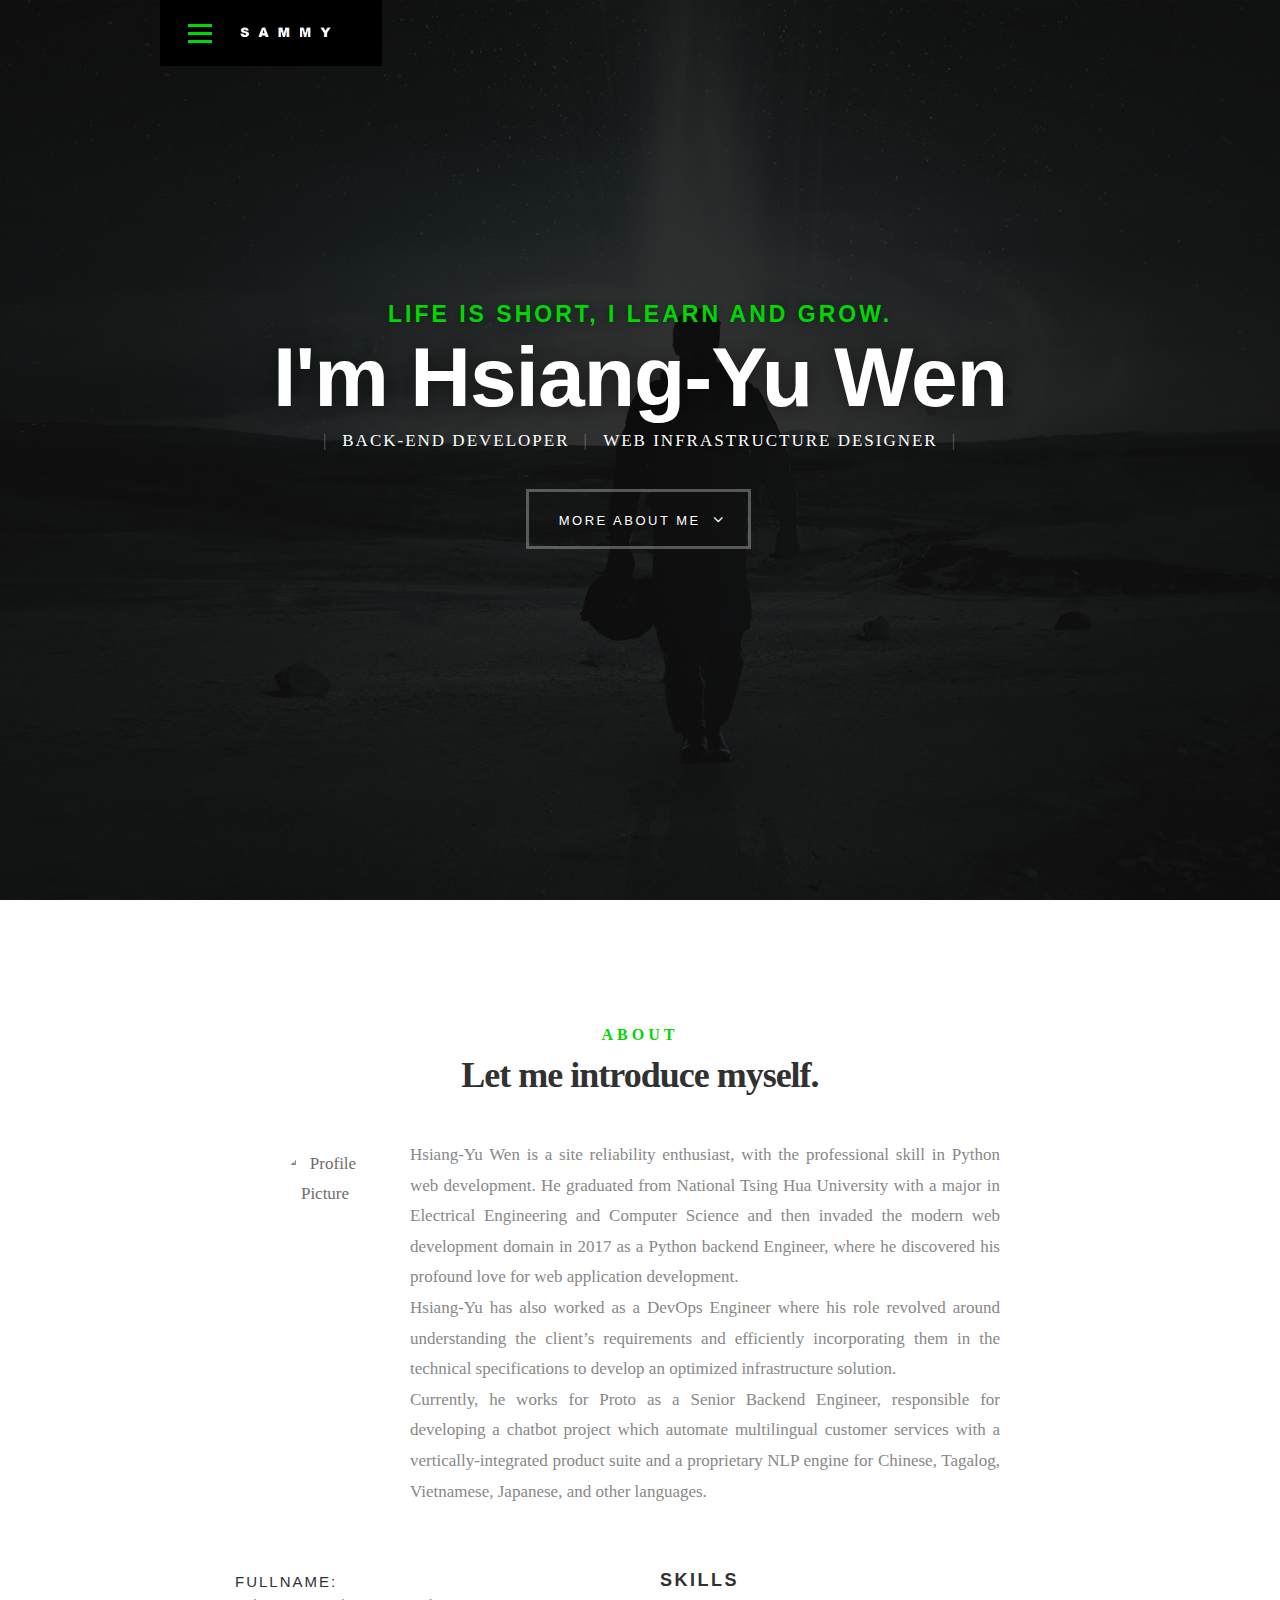
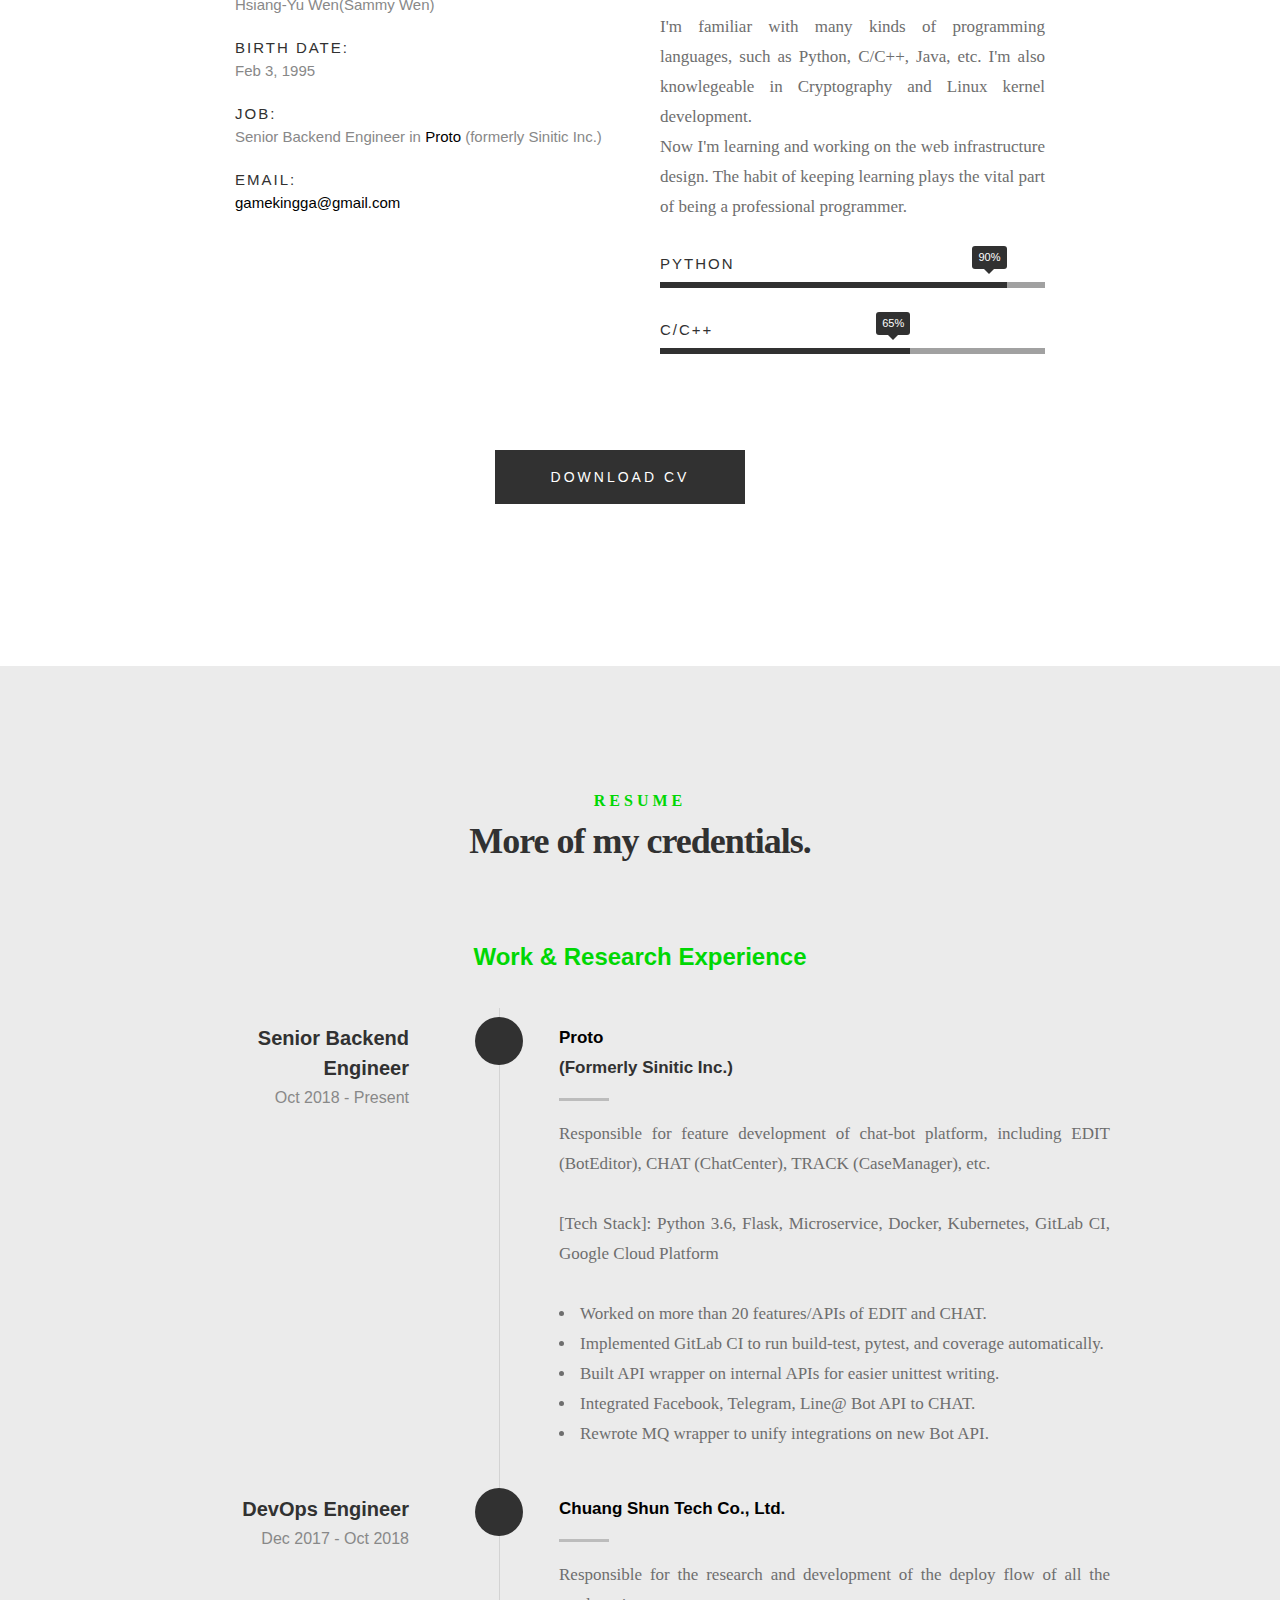
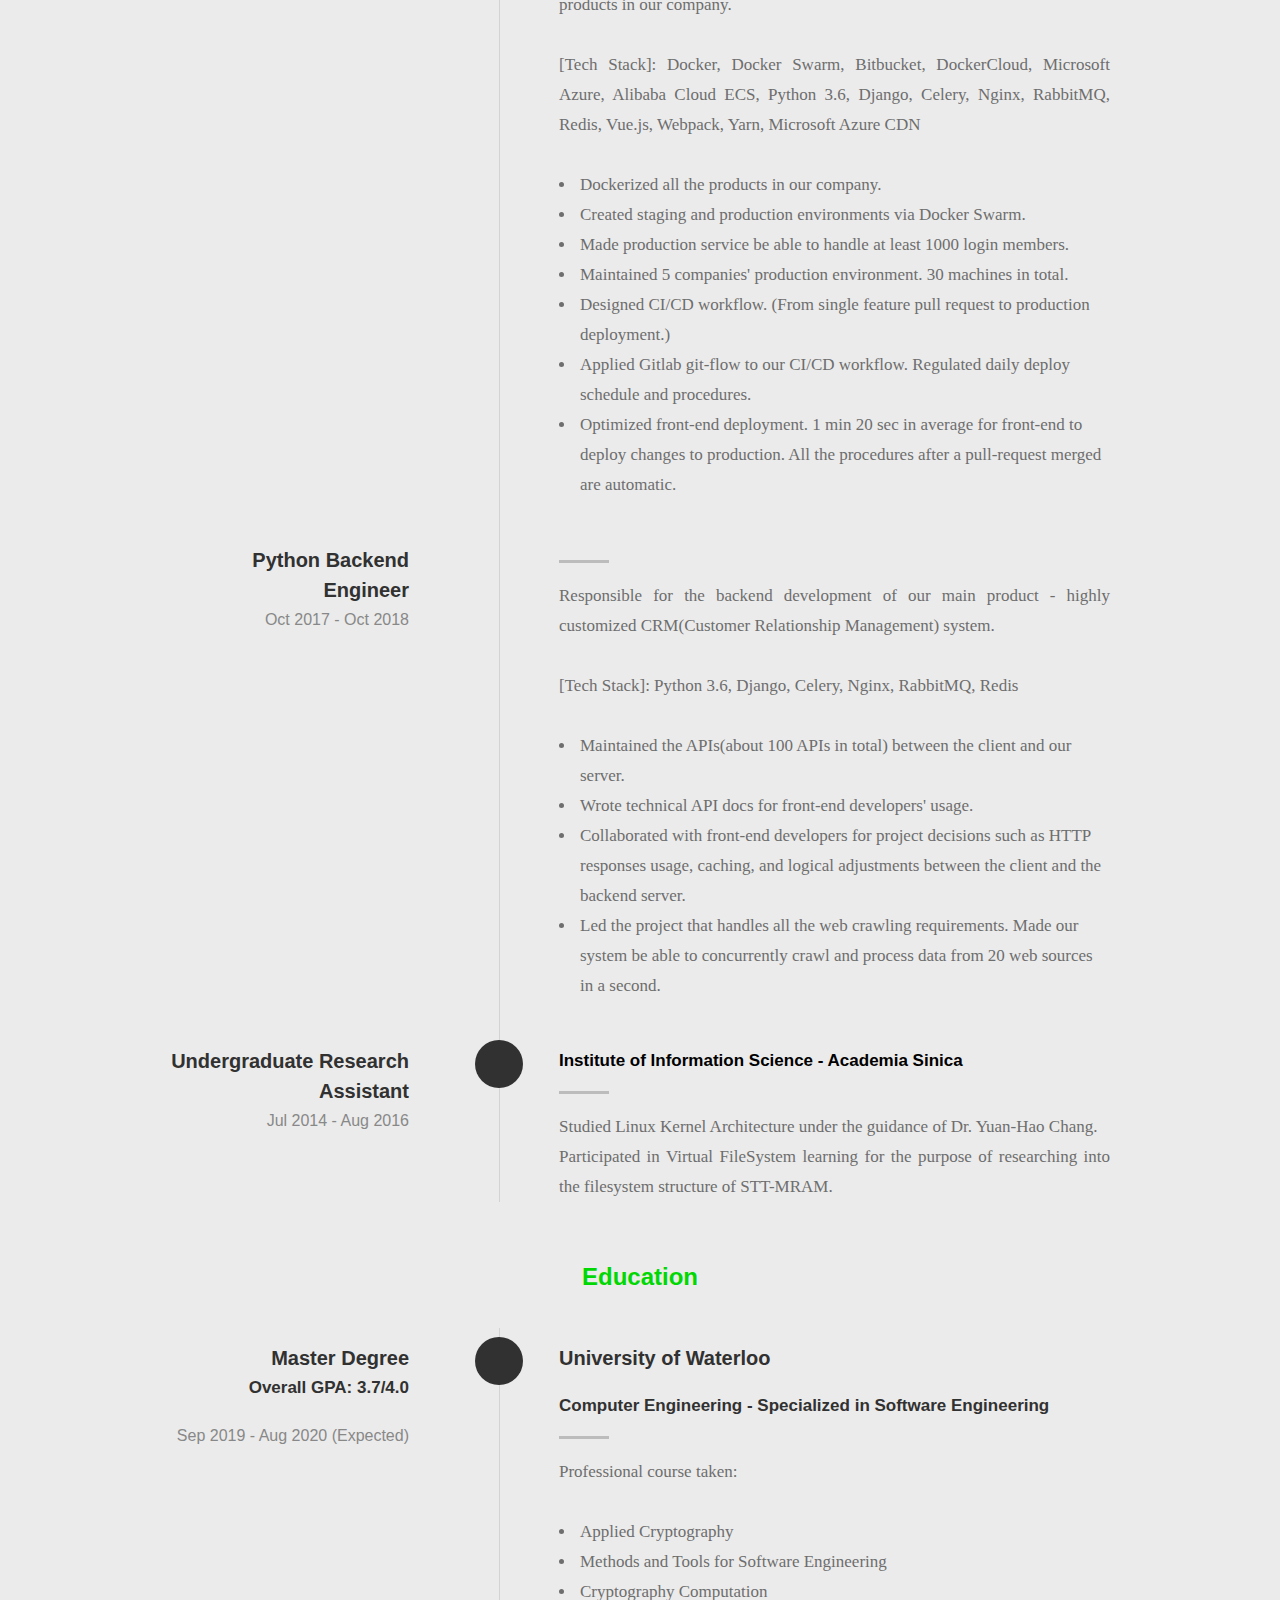
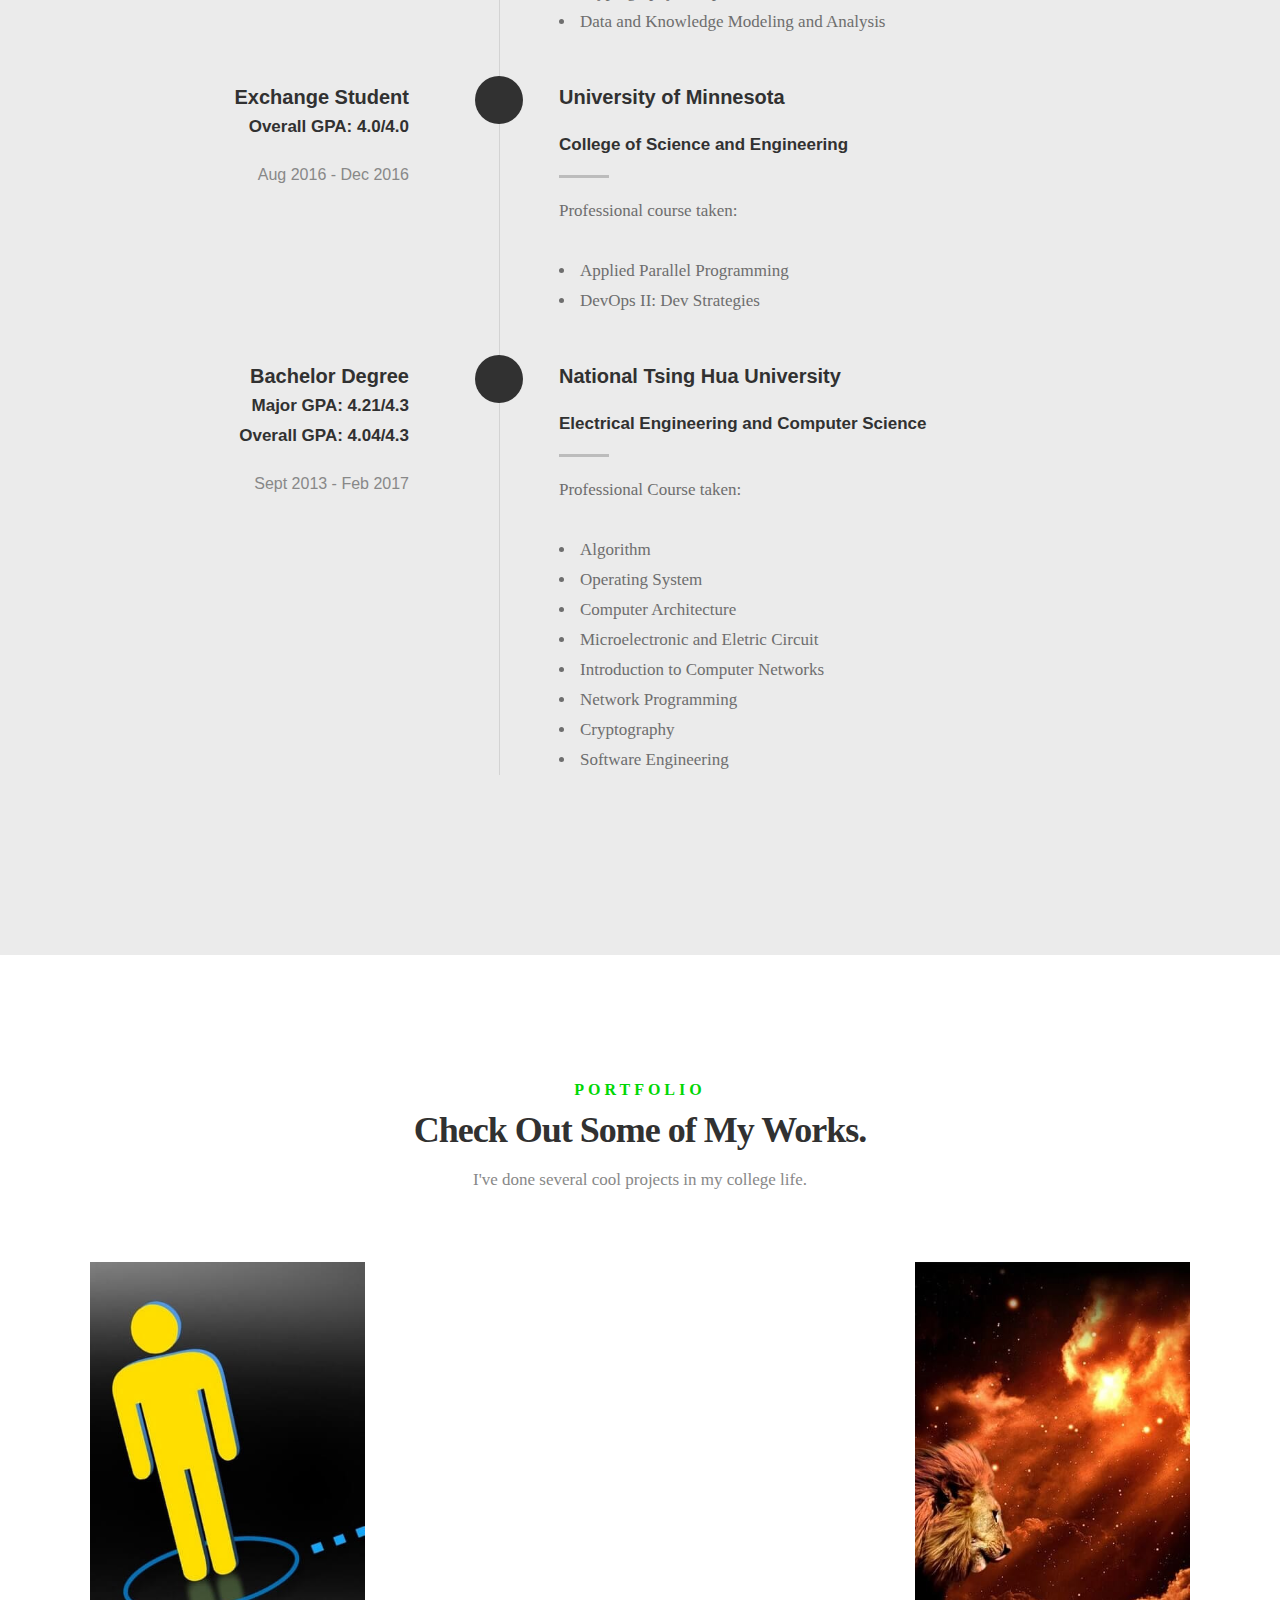
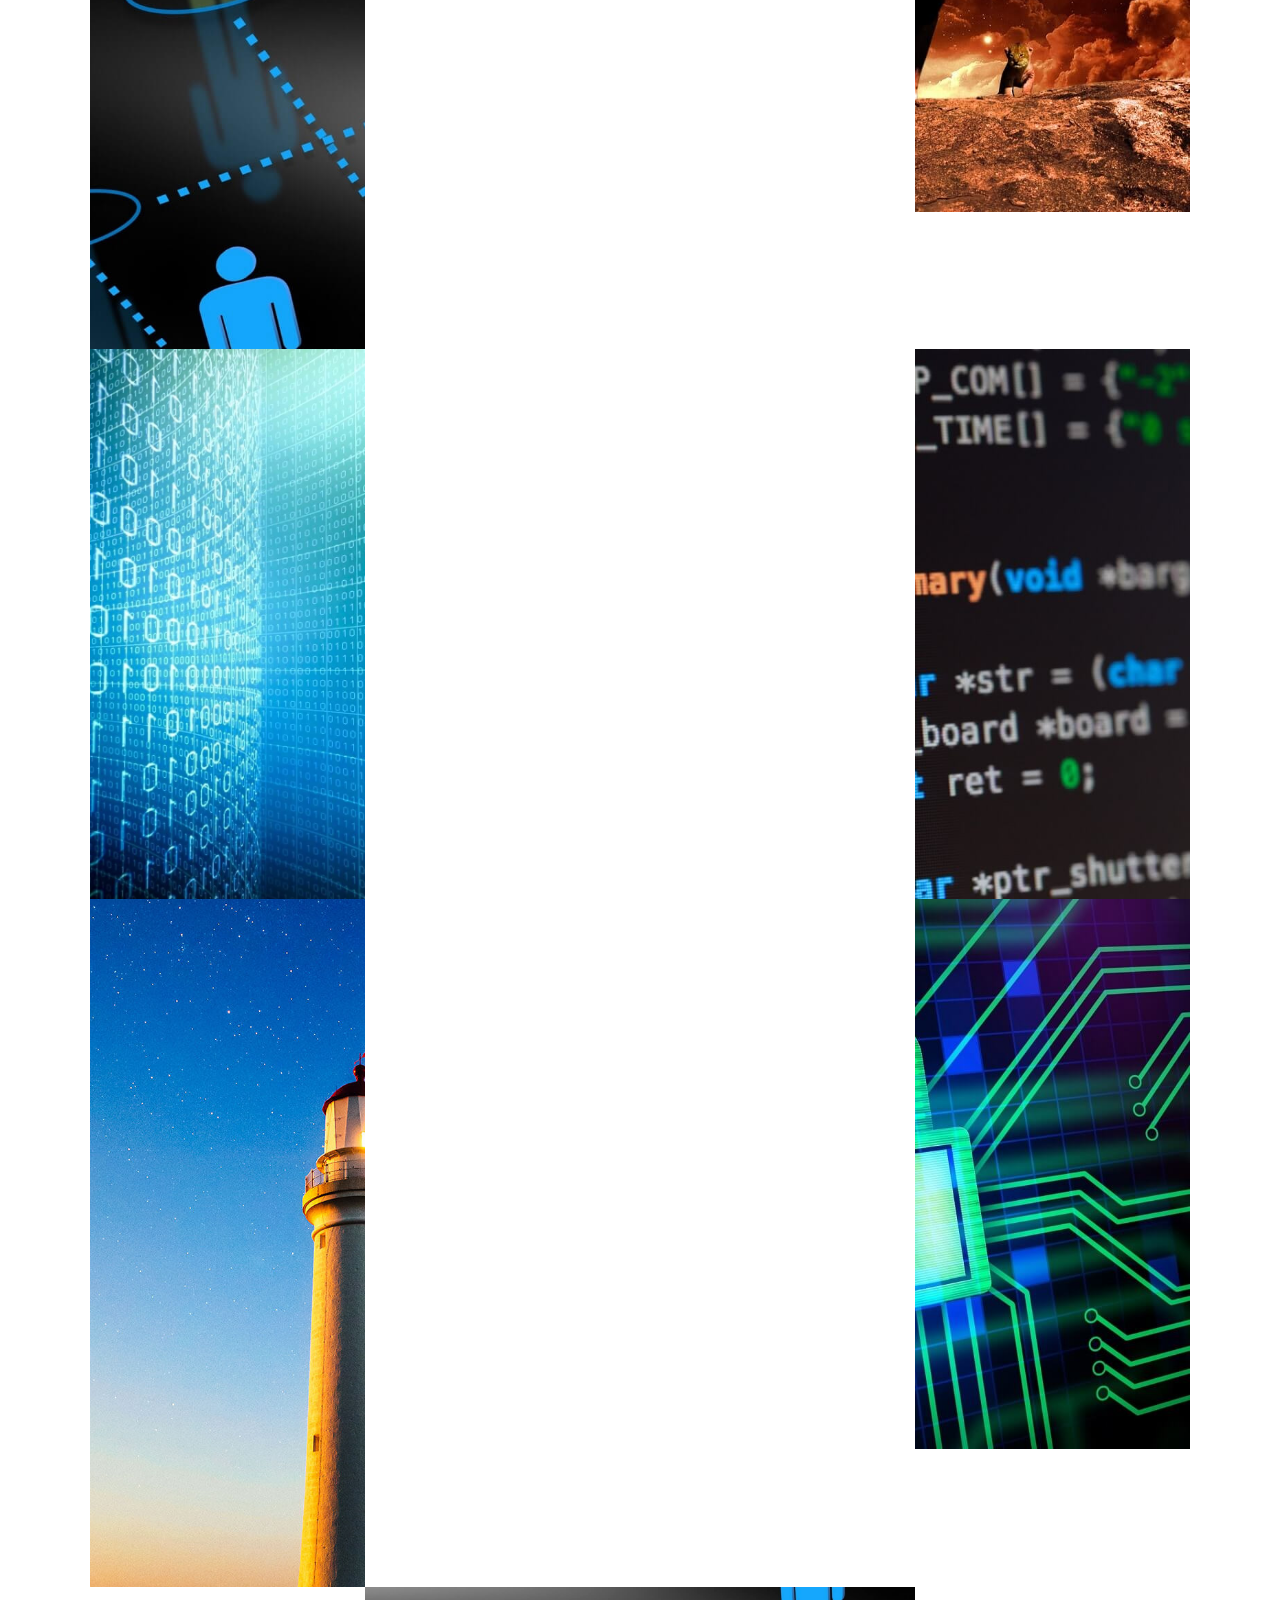
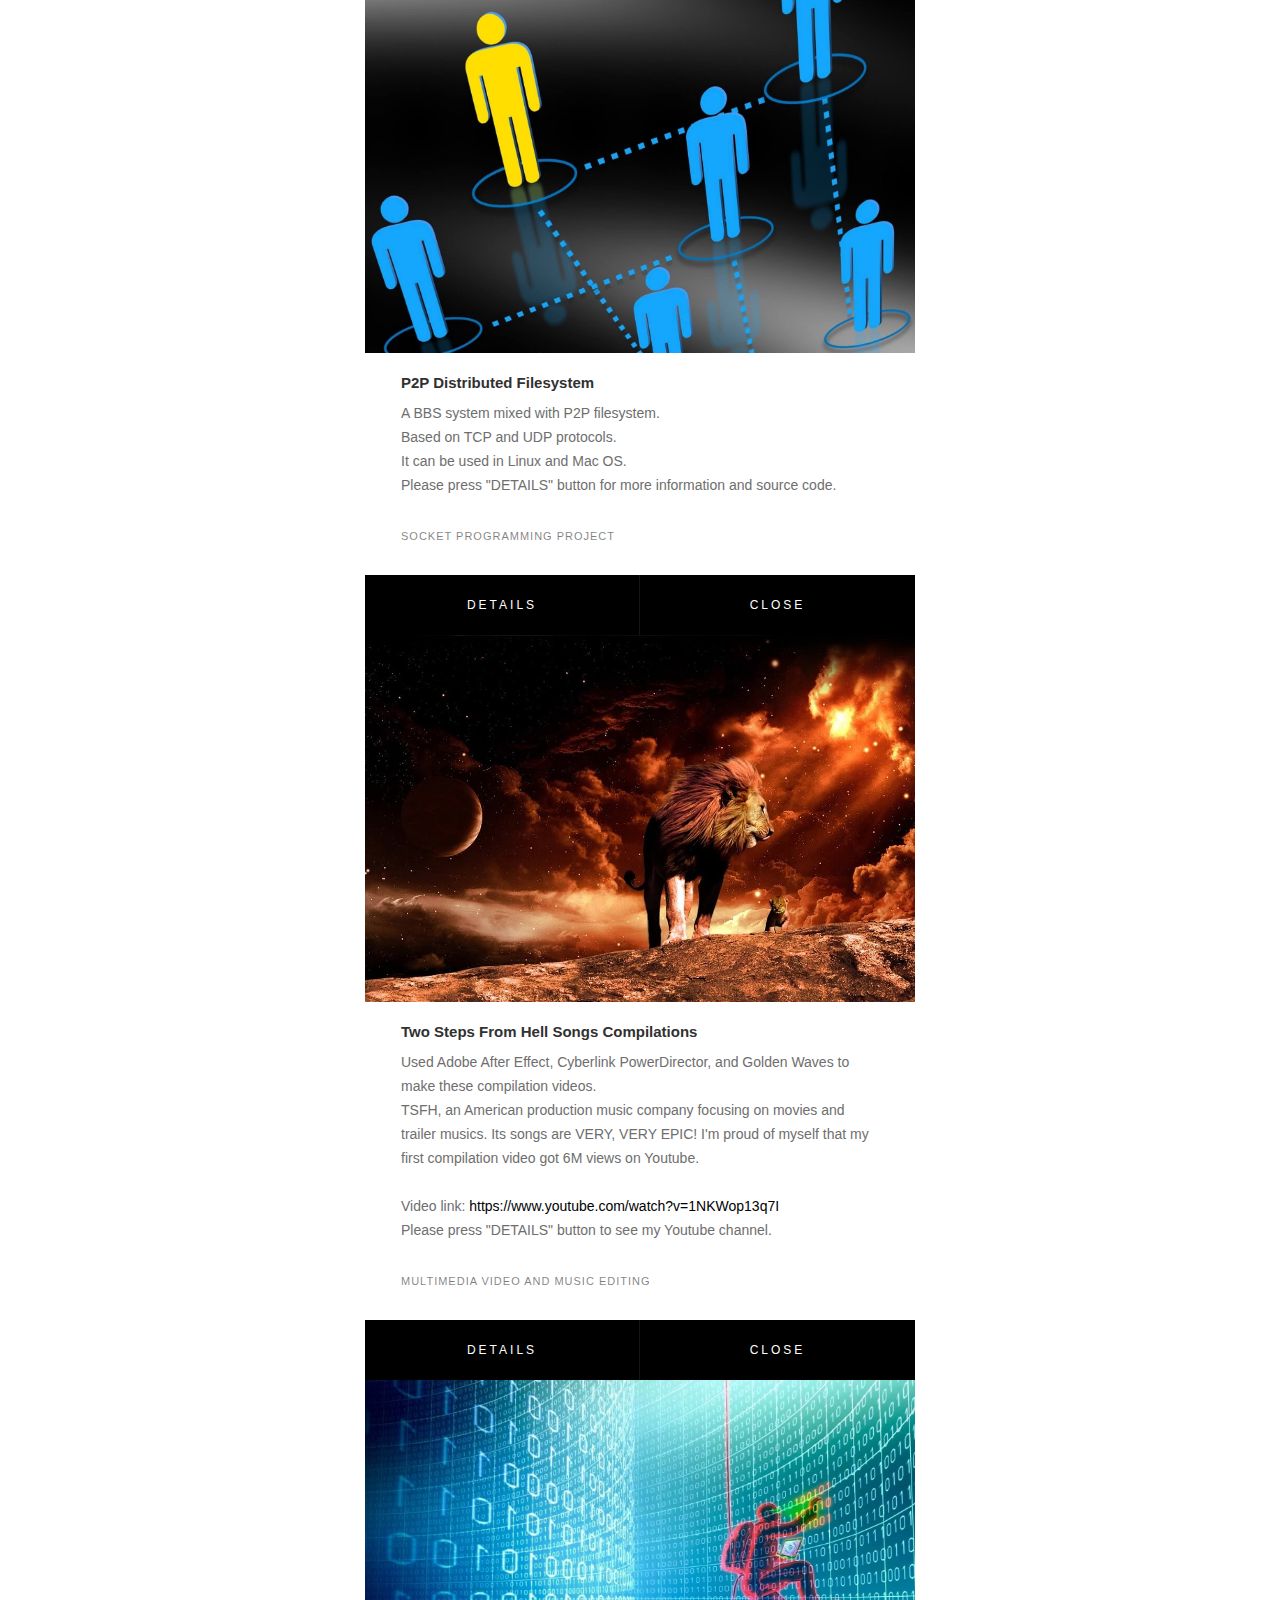
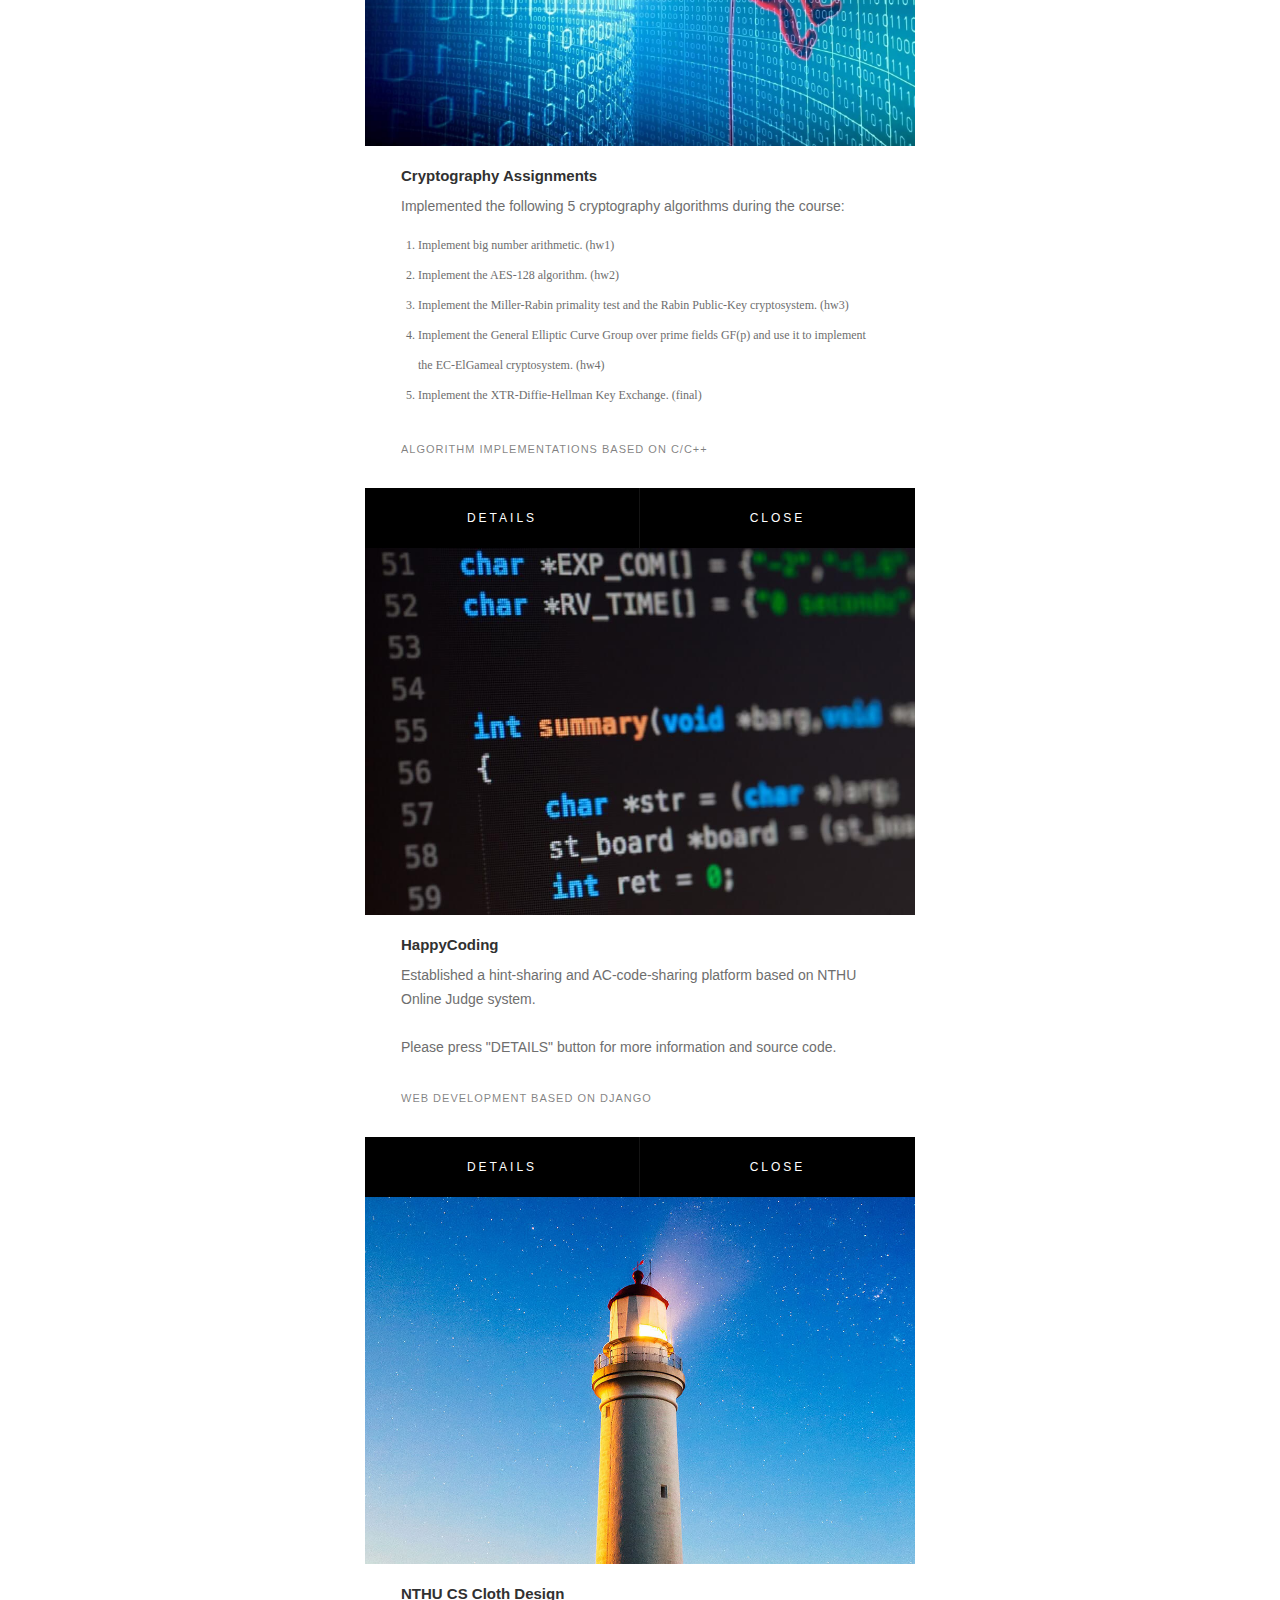
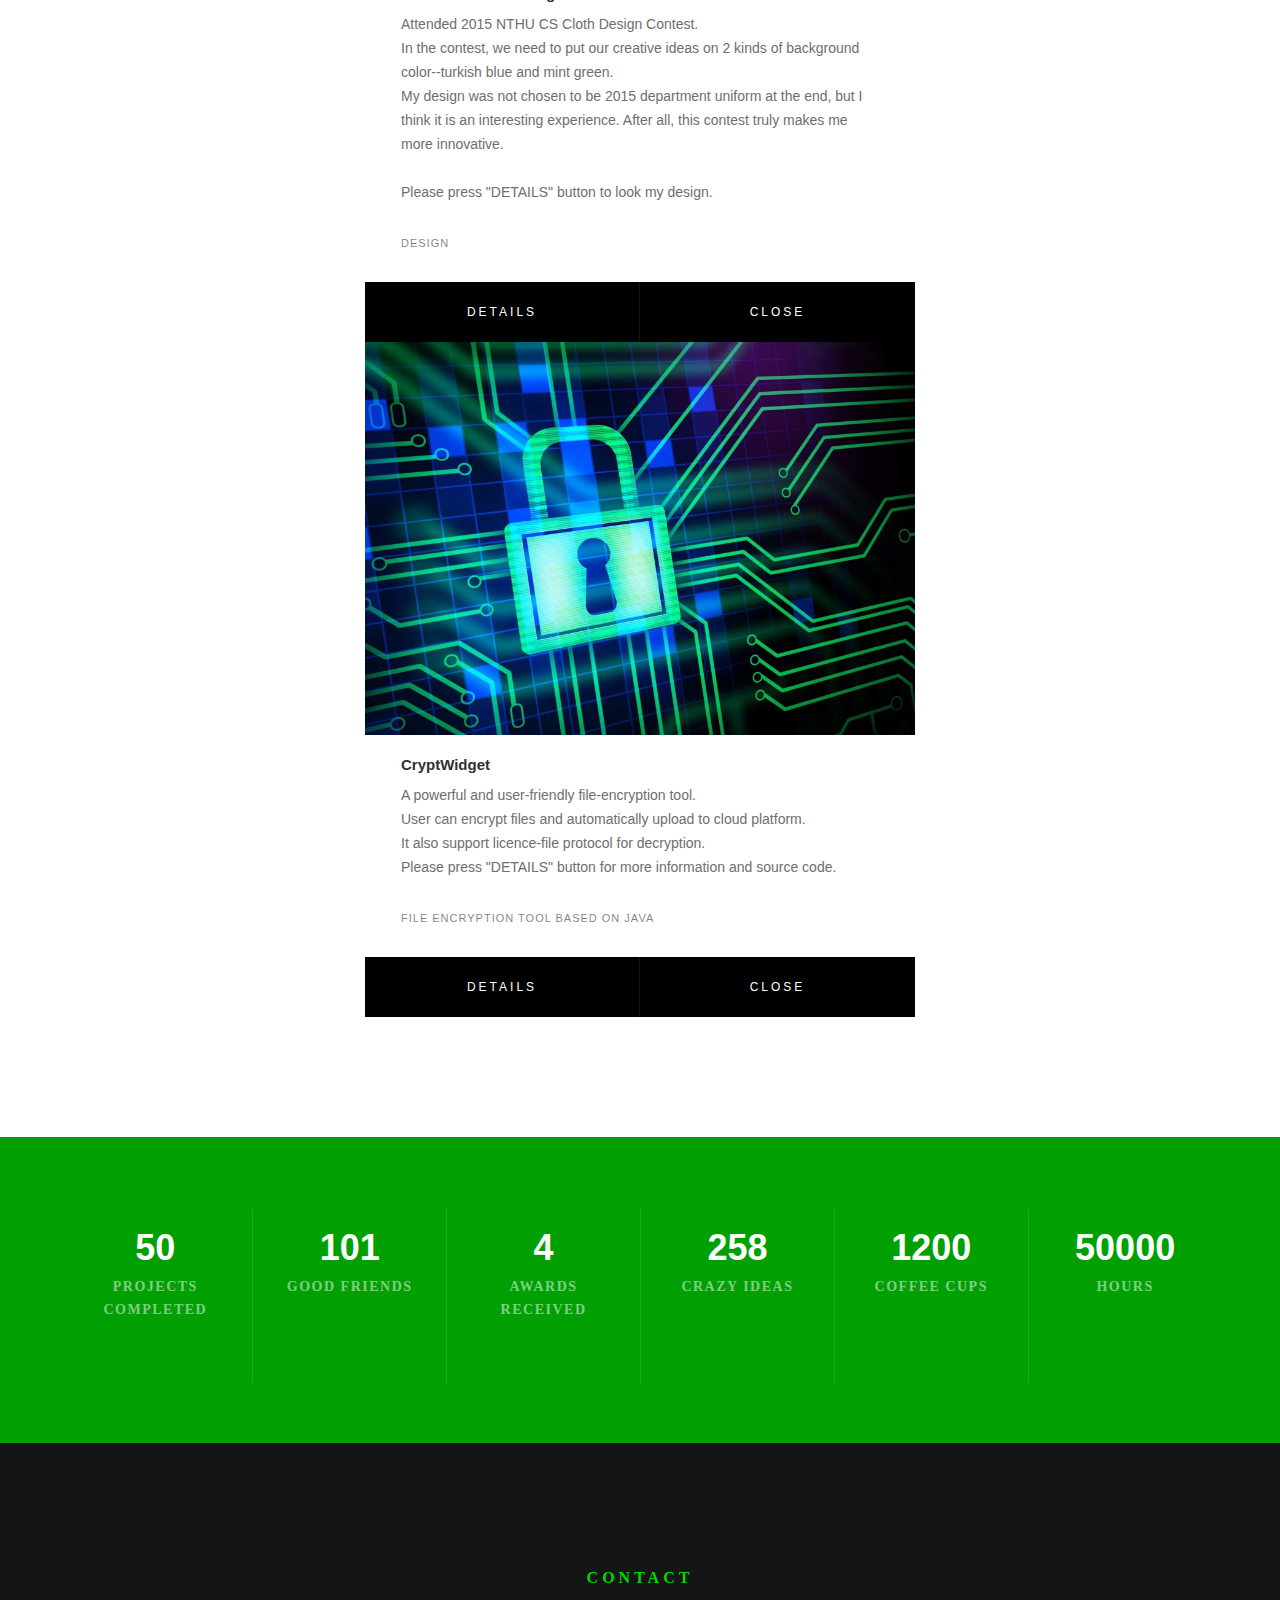
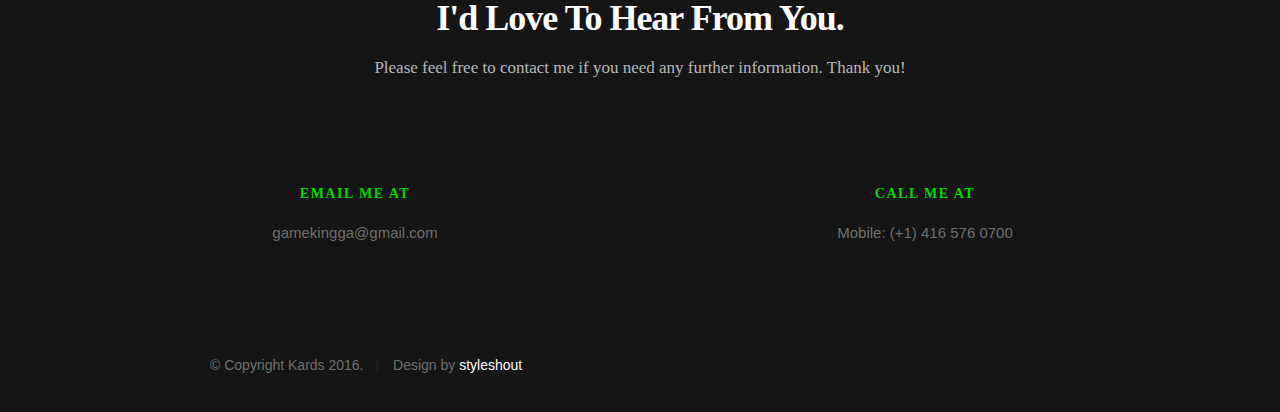
==== commit 50a03989: "ver4.2: Company name was changed." ====
--- a/index.html
+++ b/index.html
@@ -7,7 +7,7 @@
    <!--- basic page needs
    ================================================== -->
    <meta charset="utf-8">
-    <title>Sammy Wen</title>
+    <title>Hsiang-Yu Wen</title>
     <meta name="description" content="">
     <meta name="author" content="">
 
@@ -17,24 +17,23 @@
 
     <!-- CSS
    ================================================== -->
-   <link rel="stylesheet" href="css/base.css">
-   <link rel="stylesheet" href="css/main.css">
-   <link rel="stylesheet" href="css/vendor.css">
-   <link href='http://fonts.googleapis.com/css?family=Consolas' rel='stylesheet' type='text/css'>
+    <link rel="stylesheet" href="css/base.css">
+    <link rel="stylesheet" href="css/main.css">
+    <link rel="stylesheet" href="css/vendor.css">
    <!-- script
    ================================================== -->
     <script src="js/modernizr.js"></script>
     <script src="js/pace.min.js"></script>
 
    <!-- favicons
-    ================================================== -->
+   ================================================== -->
     <link rel="icon" type="image/png" href="favicon.png">
 
 </head>
 
 <body id="top">
 
-    <!-- header
+   <!-- header
    ================================================== -->
    <header>
     <div class="row">
@@ -43,18 +42,18 @@
             <a class="menu-toggle" href="#"><span>Menu</span></a>
 
             <div class="logo">
-                 <a href="index.html">SAMMY</a>
-              </div>
+                <a href="index.html">LOGO</a>
+            </div>
 
             <nav id="main-nav-wrap">
-                    <ul class="main-navigation">
-                        <li class="current"><a class="smoothscroll"  href="#intro" title="">Home</a></li>
-                        <li><a class="smoothscroll"  href="#about" title="">About</a></li>
-                        <li><a class="smoothscroll"  href="#resume" title="">Resume</a></li>
-                        <li><a class="smoothscroll"  href="#portfolio" title="">Portfolio</a></li>
-                        <li><a class="smoothscroll"  href="#contact" title="">Contact</a></li>
-                    </ul>
-                </nav>
+                <ul class="main-navigation">
+                    <li class="current"><a class="smoothscroll"  href="#intro" title="">Home</a></li>
+                    <li><a class="smoothscroll"  href="#about" title="">About</a></li>
+                    <li><a class="smoothscroll"  href="#resume" title="">Resume</a></li>
+                    <li><a class="smoothscroll"  href="#portfolio" title="">Portfolio</a></li>
+                    <li><a class="smoothscroll"  href="#contact" title="">Contact</a></li>
+                </ul>
+            </nav>
         </div> <!-- /top-bar -->
 
     </div> <!-- /row -->
@@ -71,12 +70,12 @@
 
             <div class="col-twelve">
 
-                <h5 style="font-family: Consolas">Life is short, I learn and grow.</h5>
-                <h1>I'm Sammy Wen</h1>
+                <h5>Life is short, I learn and grow.</h5>
+                <h1>I'm Hsiang-Yu Wen</h1>
 
                 <p class="intro-position">
                     <span>Back-end Developer</span>
-                    <span>DevOps Engineer</span>
+                    <span>Web Infrastructure Designer</span>
                 </p>
 
                 <a class="button stroke smoothscroll" href="#about" title="">More About Me</a>
@@ -87,12 +86,11 @@
     </div> <!-- /intro-content -->
 
     <ul class="intro-social">
-         <!-- <li><a target="_blank" href="https://www.facebook.com/gamekingga.sammywen"><i class="fa fa-facebook"></i></a></li>
-         <li><a target="_blank" href="https://plus.google.com/116454430385466317821"><i class="fa fa-google-plus"></i></a></li> -->
-         <li><a target="_blank" href="https://github.com/gamekingga"><i class="fa fa-github"></i></a></li>
-         <!-- <li><a target="_blank" href="https://www.instagram.com/gamekingga/"><i class="fa fa-instagram"></i></a></li> -->
-         <li><a target="_blank" href="https://www.linkedin.com/in/gamekingga"><i class="fa fa-linkedin"></i></a></li>
-         <li><a target="_blank" href="https://medium.com/@gamekingga"><i class="fa fa-medium"></i></a></li>
+         <!-- <li><a target="_blank" href="https://www.facebook.com/ss058787"><span class="icon-facebook"></span></a></li> -->
+         <li><a target="_blank" href="https://github.com/gamekingga"><span class="icon-github"></span></a></li>
+         <!-- <li><a target="_blank" href="https://www.instagram.com/gamekingga/"><span class="icon-instagram"></span></a></li> -->
+         <li><a target="_blank" href="https://www.linkedin.com/in/gamekingga"><span class="icon-linkedin"></span></a></li>
+         <li><a target="_blank" href="https://medium.com/@gamekingga"><span class="icon-medium"></span></a></li>
       </ul> <!-- /intro-social -->
 
    </section> <!-- /intro -->
@@ -112,7 +110,25 @@
 
                 <img src="images/profile-pic.jpg" alt="Profile Picture">
 
-                <p class="lead" style="text-align: justify;">Sammy Wen is a site reliability enthusiast, with the professional skill in Python web development. He graduated from National Tsing Hua University with a major in Electrical Engineering and Computer Science and then invaded the modern web development domain in 2017 as a Python backend Engineer, where he discovered his profound love for web applications.<br>Sammy has also worked as a DevOps Engineer where his role revolved around understanding the client’s requirements and efficiently incorporating them in the technical specifications to develop an optimized solution.<br>Currently, he works in Sinitic Inc. as a senior backend engineer, responsible for developing a chatbot project which automates multilingual customer support with a vertically-integrated product suite and proprietary NLP engine for Chinese, Tagalog, Vietnamese, Japanese, and more.</p>
+                <p class="lead" style="text-align: justify;">
+                    Hsiang-Yu Wen is a site reliability enthusiast, with the professional skill in 
+                    Python web development. He graduated from National Tsing Hua 
+                    University with a major in Electrical Engineering and Computer Science 
+                    and then invaded the modern web development domain in 2017 as a 
+                    Python backend Engineer, where he discovered his profound love for web 
+                    application development.
+                    <br>
+                    Hsiang-Yu has also worked as a DevOps Engineer where his role revolved 
+                    around understanding the client’s requirements and efficiently 
+                    incorporating them in the technical specifications to develop an optimized 
+                    infrastructure solution.
+                    <br>
+                    Currently, he works for Proto as a Senior Backend Engineer, 
+                    responsible for developing a chatbot project which automate multilingual 
+                    customer services with a vertically-integrated product suite and 
+                    a proprietary NLP engine for Chinese, Tagalog, Vietnamese, Japanese, and 
+                    other languages.
+                </p>
             </div>
 
         </div>
@@ -136,12 +152,8 @@
                 </li>
                 <li>
                     <strong>Job:</strong>
-                    <span>Senior Backend Engineer in <a style="text-decoration: none" href="https://www.sinitic.ai/"> Sinitic Inc.</a></span>
+                    <span>Senior Backend Engineer in <a style="text-decoration: none" href="https://www.proto.cx/?locale=en_us"> Proto</a> (formerly Sinitic Inc.)</span>
                 </li>
-                <!-- <li>
-                    <strong>Website:</strong>
-                    <span><a style="text-decoration: none" href="https://gamekingga.github.io"> https://gamekingga.github.io</a></span>
-                </li> -->
                 <li>
                     <strong>Email:</strong>
                     <span><a href="mailto:gamekingga@gmail.com" target="_top">gamekingga@gmail.com</a></span>
@@ -154,7 +166,17 @@
         <div class="col-six tab-full">
 
             <h3>Skills</h3>
-            <p style="text-align: justify;">I'm familiar with many kinds of programming languages, such as Python, C/C++, Java, etc. I also have experiences in linux kernel development. <br/>Now I'm learning container technologies, such as Docker and Kubernetes. The habit of keeping learning plays the vital part of being a professional programmer.</p>
+                <p style="text-align: justify;">
+                    I'm familiar with many kinds of programming 
+                    languages, such as Python, C/C++, Java, etc. 
+                    I'm also knowlegeable in Cryptography and Linux 
+                    kernel development. 
+                    <br/>
+                    Now I'm learning and working on the web 
+                    infrastructure design. The habit of keeping 
+                    learning plays the vital part of being a 
+                    professional programmer.
+                </p>
 
                 <ul class="skill-bars">
                    <li>
@@ -183,7 +205,7 @@
     <div class="row button-section">
         <div class="col-twelve">
             <!-- <a href="#contact" title="Hire Me" class="button stroke smoothscroll">Hire Me</a> -->
-            <a target="_blank" href="https://tinyurl.com/y7srj62z" title="Download CV" class="button button-primary">Download CV</a>
+            <a target="_blank" href="http://tinyurl.com/y5g9sj6u" title="Download CV" class="button button-primary">Download CV</a>
         </div>
     </div>
 
@@ -207,7 +229,7 @@
 
         <div class="col-twelve resume-header">
 
-            <h2><br/>Work & Intern Experience</h2>
+            <h2><br/>Work & Research Experience</h2>
 
         </div> <!-- /resume-header -->
 
@@ -218,7 +240,7 @@
                 <div class="timeline-block">
 
                     <div class="timeline-ico">
-                        <i class="fa fa-briefcase"></i>
+                        <i class="icon-briefcase"></i>
                     </div>
 
                     <div class="timeline-header">
@@ -227,11 +249,21 @@
                     </div>
 
                     <div class="timeline-content">
-                        <h4><a target="_blank" href="https://sinitic.ai/">Sinitic Inc.</a></h4>
+                        <h4>
+                            <a target="_blank" href="https://www.proto.cx/?locale=en_us">Proto</a><br/>
+                            (Formerly Sinitic Inc.)
+                        </h4>
                         <p style="text-align: justify;">
-                            Responsible for features development of chat-bot platform, including CaseManager, ChatCenter, BotEditor, etc.<br>
+                            Responsible for feature development of chat-bot platform, including EDIT (BotEditor), CHAT (ChatCenter), TRACK (CaseManager), etc.<br>
                             <br>
-                            [Tech Stack]: Python 3.6, Flask, Celery, Nginx, Redis, Docker, Kubernetes, GitLab, Google Cloud Platform
+                            [Tech Stack]: Python 3.6, Flask, Microservice, Docker, Kubernetes, GitLab CI, Google Cloud Platform<br>
+                            <ul>
+                                <li>Worked on more than 20 features/APIs of EDIT and CHAT.</li>
+                                <li>Implemented GitLab CI to run build-test, pytest, and coverage automatically.</li>
+                                <li>Built API wrapper on internal APIs for easier unittest writing.</li>
+                                <li>Integrated Facebook, Telegram, Line@ Bot API to CHAT.</li>
+                                <li>Rewrote MQ wrapper to unify integrations on new Bot API.</li>
+                            </ul>
                         </p>
                     </div>
 
@@ -240,12 +272,12 @@
                 <div class="timeline-block">
 
                     <div class="timeline-ico">
-                        <i class="fa fa-briefcase"></i>
+                        <i class="icon-briefcase"></i>
                     </div>
 
                     <div class="timeline-header">
                         <h3>DevOps Engineer</h3>
-                        <p>Dec 2017 - Jul 2018</p>
+                        <p>Dec 2017 - Oct 2018</p>
                     </div>
 
                     <div class="timeline-content">
@@ -255,13 +287,13 @@
                             <br>
                             [Tech Stack]: Docker, Docker Swarm, Bitbucket, DockerCloud, Microsoft Azure, Alibaba Cloud ECS, Python 3.6, Django, Celery, Nginx, RabbitMQ, Redis, Vue.js, Webpack, Yarn, Microsoft Azure CDN<br>
                             <ul>
-                                <li>Dockerize all the products in our company.</li>
-                                <li>Create staging, pre-production, and production environment via docker swarm.</li>
-                                <li>Make production service be able to handle at least 1000 login members.</li>
-                                <li>Maintain 5 companies' production environment. 30 machines in total.</li>
-                                <li>Design CI/CD workflow. (From single feature pull request to production deployment)</li>
-                                <li>Apply Gitlab git-flow to CI/CD workflow. Regulate daily deploy schedule and procedures.</li>
-                                <li>Optimize front-end deployment. 1 min 20 sec in average for front-end to deploy changes to production. All the procedures after Pull Request Merge are automatic.</li>
+                                <li>Dockerized all the products in our company.</li>
+                                <li>Created staging and production environments via Docker Swarm.</li>
+                                <li>Made production service be able to handle at least 1000 login members.</li>
+                                <li>Maintained 5 companies' production environment. 30 machines in total.</li>
+                                <li>Designed CI/CD workflow. (From single feature pull request to production deployment.)</li>
+                                <li>Applied Gitlab git-flow to our CI/CD workflow. Regulated daily deploy schedule and procedures.</li>
+                                <li>Optimized front-end deployment. 1 min 20 sec in average for front-end to deploy changes to production. All the procedures after a pull-request merged are automatic.</li>
                             </ul>
                         </p>
                     </div>
@@ -270,26 +302,27 @@
 
                 <div class="timeline-block">
 
-                    <div class="timeline-ico">
-                        <i class="fa fa-briefcase"></i>
-                    </div>
+                    <!-- <div class="timeline-ico">
+                        <i class="icon-briefcase"></i>
+                    </div> -->
 
                     <div class="timeline-header">
                         <h3>Python Backend Engineer</h3>
-                        <p>Oct 2017 - Jul 2018</p>
+                        <p>Oct 2017 - Oct 2018</p>
                     </div>
 
                     <div class="timeline-content">
-                        <h4><a target="_blank" href="http://unnotech.com/">Chuang Shun Tech Co., Ltd.</a></h4>
+                        <!-- <h4><a target="_blank" href="http://unnotech.com/">Chuang Shun Tech Co., Ltd.</a></h4> -->
+                        <h4></h4>
                         <p style="text-align: justify;">
-                            Responsible for the back-end development of our main product - highly customized CRM(Customer Relationship Management) system.<br>
+                            Responsible for the backend development of our main product - highly customized CRM(Customer Relationship Management) system.<br>
                             <br>
                             [Tech Stack]: Python 3.6, Django, Celery, Nginx, RabbitMQ, Redis<br>
                             <ul>
-                                <li>Maintain the APIs(about 100 APIs in total) between client and our server.</li>
-                                <li>Write technical documentation of APIs for front-end developers' usage.</li>
-                                <li>Collaborate with front-end developers for project decisions such as HTTP responses used, caching and logical adjustments between the client and the back-end server.</li>
-                                <li>Lead the project that handles all the web crawling requirement. Make our system be able to concurrently crawl and process data from 20 web sources in a second.</li>
+                                <li>Maintained the APIs(about 100 APIs in total) between the client and our server.</li>
+                                <li>Wrote technical API docs for front-end developers' usage.</li>
+                                <li>Collaborated with front-end developers for project decisions such as HTTP responses usage, caching, and logical adjustments between the client and the backend server.</li>
+                                <li>Led the project that handles all the web crawling requirements. Made our system be able to concurrently crawl and process data from 20 web sources in a second.</li>
                             </ul>
                         </p>
                     </div>
@@ -299,7 +332,7 @@
                 <div class="timeline-block">
 
                     <div class="timeline-ico">
-                        <i class="fa fa-briefcase"></i>
+                        <i class="icon-briefcase"></i>
                     </div>
 
                     <div class="timeline-header">
@@ -336,19 +369,46 @@
                 <div class="timeline-block">
 
                     <div class="timeline-ico">
-                        <i class="fa fa-graduation-cap"></i>
+                        <i class="icon-graduation-cap"></i>
+                    </div>
+
+                    <div class="timeline-header">
+                        <h3>Master Degree</h3>
+                        <h4>Overall GPA: 3.7/4.0</h4>
+                        <p>Sep 2019 - Aug 2020 (Expected)</p>
+                    </div>
+
+                    <div class="timeline-content">
+                        <h3>University of Waterloo</h3>
+                        <h4>Computer Engineering - Specialized in Software Engineering</h4>
+                        <p>Professional course taken:
+                        <ul>
+                            <li>Applied Cryptography</li>
+                            <li>Methods and Tools for Software Engineering</li>
+                            <li>Cryptography Computation</li>
+                            <li>Data and Knowledge Modeling and Analysis</li>
+                        </ul>
+                        </p>
+                    </div>
+
+                </div> <!-- /timeline-block -->
+
+                <div class="timeline-block">
+
+                    <div class="timeline-ico">
+                        <i class="icon-graduation-cap"></i>
                     </div>
 
                     <div class="timeline-header">
                         <h3>Exchange Student</h3>
                         <h4>Overall GPA: 4.0/4.0</h4>
-                        <p>August 2016 - December 2016</p>
+                        <p>Aug 2016 - Dec 2016</p>
                     </div>
 
                     <div class="timeline-content">
                         <h3>University of Minnesota</h3>
                         <h4>College of Science and Engineering</h4>
-                        <p>Professional course taken in UofM:
+                        <p>Professional course taken:
                         <ul>
                             <li>Applied Parallel Programming</li>
                             <li>DevOps II: Dev Strategies</li>
@@ -361,19 +421,19 @@
                 <div class="timeline-block">
 
                     <div class="timeline-ico">
-                        <i class="fa fa-graduation-cap"></i>
+                        <i class="icon-graduation-cap"></i>
                     </div>
 
                     <div class="timeline-header">
                         <h3>Bachelor Degree</h3>
-                        <h4>Overall GPA: 4.04/4.3</h4>
-                        <p>September 2013 - June 2016</p>
+                        <h4>Major GPA: 4.21/4.3<br/>Overall GPA: 4.04/4.3</h4>
+                        <p>Sept 2013 - Feb 2017</p>
                     </div>
 
                     <div class="timeline-content">
                         <h3>National Tsing Hua University</h3>
-                        <h4>Undergraduate Program of EECS</h4>
-                        <p>Professional Course taken in NTHU:
+                        <h4>Electrical Engineering and Computer Science</h4>
+                        <p>Professional Course taken:
                         <ul>
                             <li>Algorithm</li>
                             <li>Operating System</li>
@@ -386,6 +446,8 @@
                         </ul>
                         </p>
                     </div>
+
+                </div> <!-- /timeline-block -->
 
             </div> <!-- /timeline-wrap -->
 
@@ -458,7 +520,7 @@
                             <div class="folio-item-cell">
                                 <h3 class="folio-title">Cryptography Assignments</h3>
                                         <span class="folio-types">
-                                          Cryptography Algorithm implemetions based on C/C++
+                                          Cryptography Algorithm implementations based on C/C++
                                       </span>
                                    </div>
                          </div>
@@ -525,7 +587,7 @@
                        <div class="description-box">
                           <h4>P2P Distributed Filesystem</h4>
                           <p>A BBS system mixed with P2P filesystem.<br>
-                          Based on TCP and UDP protocol.<br>
+                          Based on TCP and UDP protocols.<br>
                           It can be used in Linux and Mac OS.<br>
                           Please press "DETAILS" button for more information and source code.</p>
 
@@ -548,11 +610,11 @@
                        <div class="description-box">
                           <h4>Two Steps From Hell Songs Compilations</h4>
                           <p>Used Adobe After Effect, Cyberlink PowerDirector, and Golden Waves to make these compilation videos.<br>
-                          TSFH, an American production music company. They focus on movies and trailer musics.
-                          Its songs are VERY, VERY EPIC!<br><br>
-                          I'm proud of myself that my first compilation video got 4.9M views.
-                          <strong>Video link:</strong> <a target="_blank" href="https://www.youtube.com/watch?v=1NKWop13q7I">https://www.youtube.com/watch?v=1NKWop13q7I</a><br>
-                          Please press "DETAILS" button for more information.
+                          TSFH, an American production music company focusing on movies and trailer musics.
+                          Its songs are VERY, VERY EPIC!
+                          I'm proud of myself that my first compilation video got 6M views on Youtube.<br><br>
+                          Video link: <a target="_blank" href="https://www.youtube.com/watch?v=1NKWop13q7I">https://www.youtube.com/watch?v=1NKWop13q7I</a><br>
+                          Please press "DETAILS" button to see my Youtube channel.
                           </p>
 
                           <div class="categories"><br>Multimedia video and music editing</div>
@@ -583,7 +645,7 @@
                           </ol>
                           </p>
 
-                          <div class="categories">Algorithm Implemetions based on C/C++</div>
+                          <div class="categories">Algorithm Implementations based on C/C++</div>
                        </div>
 
                      <div class="link-box">
@@ -602,7 +664,6 @@
                        <div class="description-box">
                           <h4>HappyCoding</h4>
                           <p>Established a hint-sharing and AC-code-sharing platform based on NTHU Online Judge system.<br><br>
-                          <strong>Website:</strong> <a target="_blank" href="http://happycoding.herokuapp.com/">http://happycoding.herokuapp.com/</a><br>
                           Please press "DETAILS" button for more information and source code.</p>
 
                           <div class="categories"><br>Web Development based on Django</div>
@@ -686,11 +747,11 @@
                     <div class="bgrid stat">
 
                         <div class="icon-part">
-                            <i class="icon-pencil-ruler"></i>
+                            <i class="icon-pencil"></i>
                         </div>
 
                         <h3 class="stat-count">
-                            100
+                            50
                         </h3>
 
                         <h5 class="stat-title">
@@ -706,7 +767,7 @@
                         </div>
 
                         <h3 class="stat-count">
-                            87
+                            101
                         </h3>
 
                         <h5 class="stat-title">
@@ -718,7 +779,7 @@
                     <div class="bgrid stat">
 
                         <div class="icon-part">
-                            <i class="icon-badge"></i>
+                            <i class="icon-gift"></i>
                         </div>
 
                         <h3 class="stat-count">
@@ -734,7 +795,7 @@
                     <div class="bgrid stat">
 
                         <div class="icon-part">
-                            <i class="icon-light-bulb"></i>
+                            <i class="icon-lightbulb-o"></i>
                         </div>
 
                         <h3 class="stat-count">
@@ -750,7 +811,7 @@
                     <div class="bgrid stat">
 
                         <div class="icon-part">
-                            <i class="icon-cup"></i>
+                            <i class="icon-mug"></i>
                         </div>
 
                         <h3 class="stat-count">
@@ -770,7 +831,7 @@
                         </div>
 
                         <h3 class="stat-count">
-                            25000
+                            50000
                         </h3>
 
                         <h5 class="stat-title">
@@ -807,7 +868,7 @@
         <div class="col-six tab-full collapse">
 
             <div class="icon">
-                <i class="icon-mail"></i>
+                <i class="icon-envelop"></i>
             </div>
 
             <h5>Email Me At</h5>
@@ -824,7 +885,7 @@
 
             <h5>Call Me At</h5>
 
-            <p>Mobile: (+886) 935 169 258</p>
+            <p>Mobile: (+1) 416 576 0700</p>
 
         </div>
 
@@ -842,12 +903,11 @@
             <div class="col-six tab-full pull-right social">
 
                 <ul class="footer-social">
-                    <!-- <li><a target="_blank" href="https://www.facebook.com/gamekingga.sammywen"><i class="fa fa-facebook"></i></a></li>
-                    <li><a target="_blank" href="https://plus.google.com/116454430385466317821"><i class="fa fa-google-plus"></i></a></li> -->
-                    <li><a target="_blank" href="https://github.com/gamekingga"><i class="fa fa-github"></i></a></li>
-                    <!-- <li><a target="_blank" href="https://www.instagram.com/gamekingga/"><i class="fa fa-instagram"></i></a></li> -->
-                    <li><a target="_blank" href="https://www.linkedin.com/in/gamekingga"><i class="fa fa-linkedin"></i></a></li>
-                    <li><a target="_blank" href="https://medium.com/@gamekingga"><i class="fa fa-medium"></i></a></li>
+                    <!-- <li><a target="_blank" href="https://www.facebook.com/ss058787"><span class="icon-facebook"></span></a></li> -->
+                    <li><a target="_blank" href="https://github.com/gamekingga"><span class="icon-github"></span></a></li>
+                    <!-- <li><a target="_blank" href="https://www.instagram.com/gamekingga/"><span class="icon-instagram"></span></a></li> -->
+                    <li><a target="_blank" href="https://www.linkedin.com/in/gamekingga"><span class="icon-linkedin"></span></a></li>
+                    <li><a target="_blank" href="https://medium.com/@gamekingga"><span class="icon-medium"></span></a></li>
                 </ul>
 
             </div>
@@ -860,7 +920,7 @@
             </div>
 
             <div id="go-top">
-                 <a class="smoothscroll" title="Back to Top" href="#top"><i class="fa fa-long-arrow-up"></i></a>
+                 <a class="smoothscroll" title="Back to Top" href="#top"><span class="icon-long-arrow-up"></span></a>
               </div>
 
         </div> <!-- /row -->
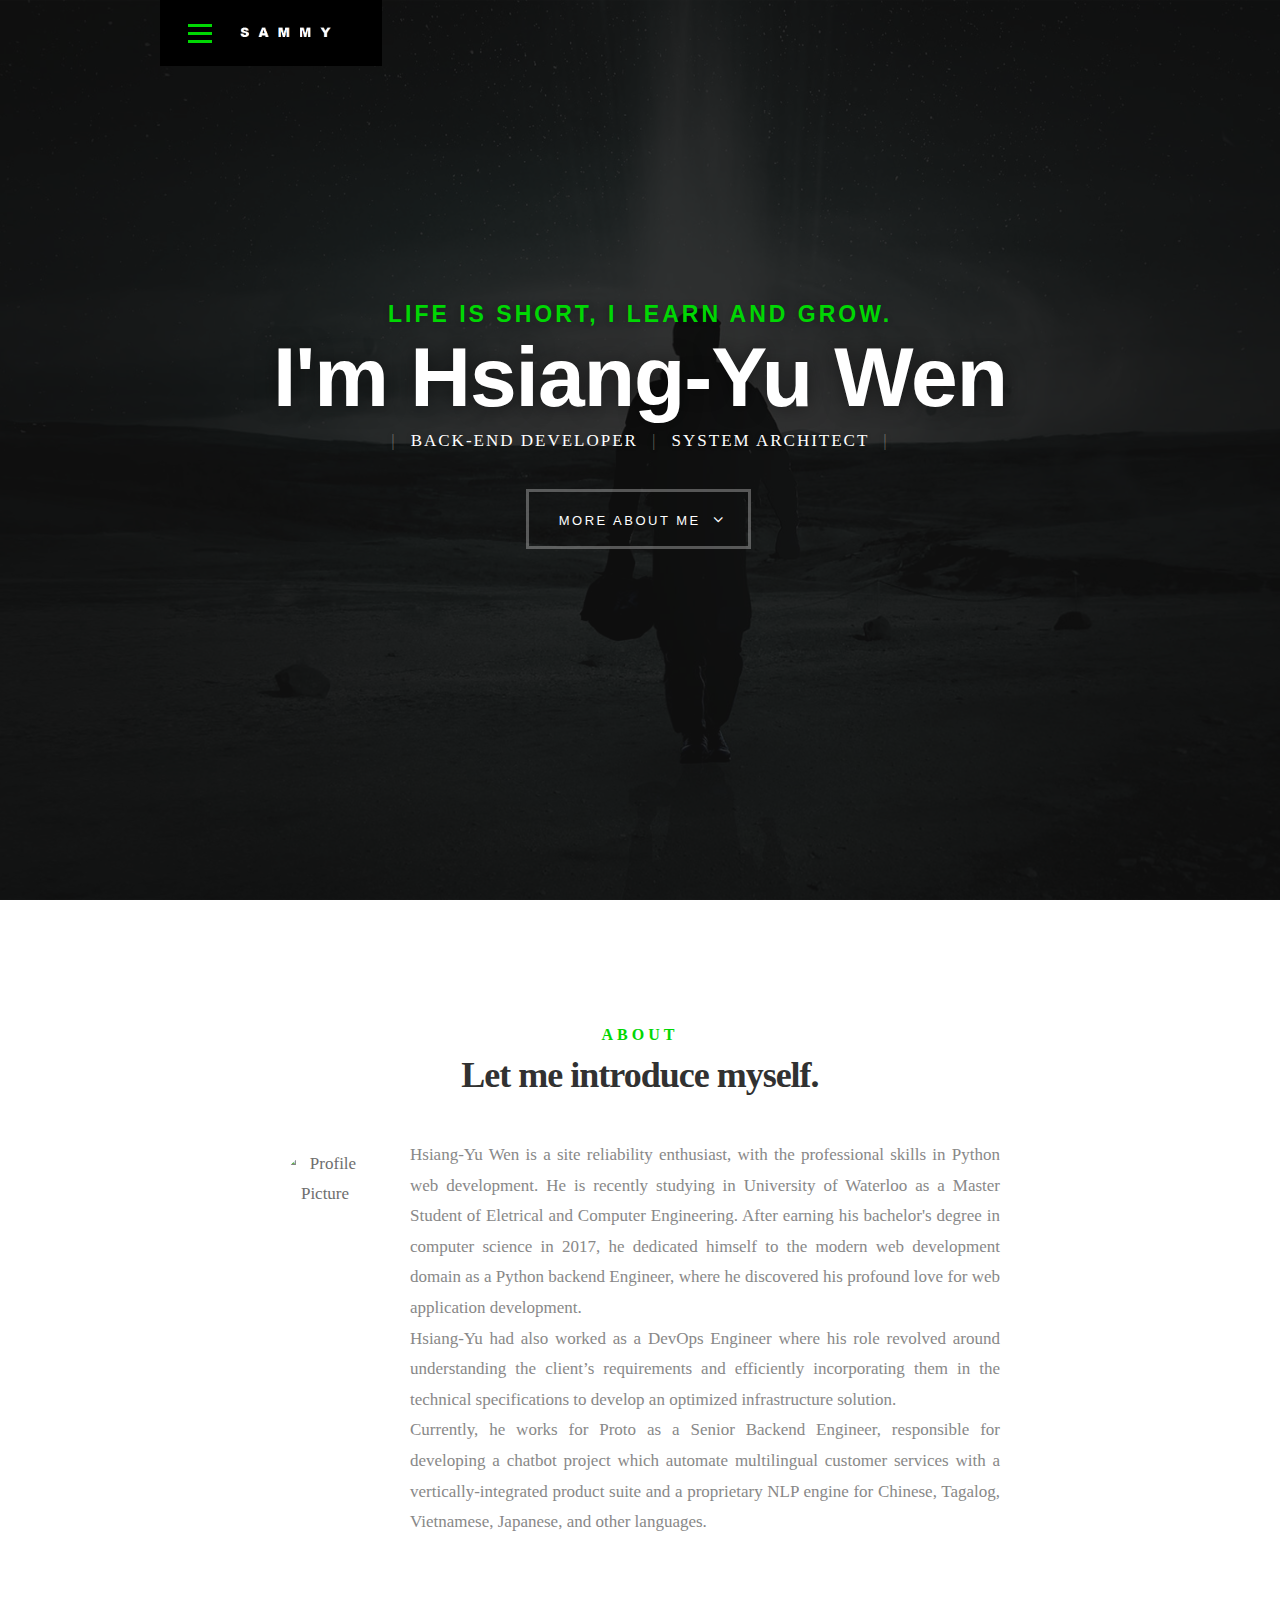
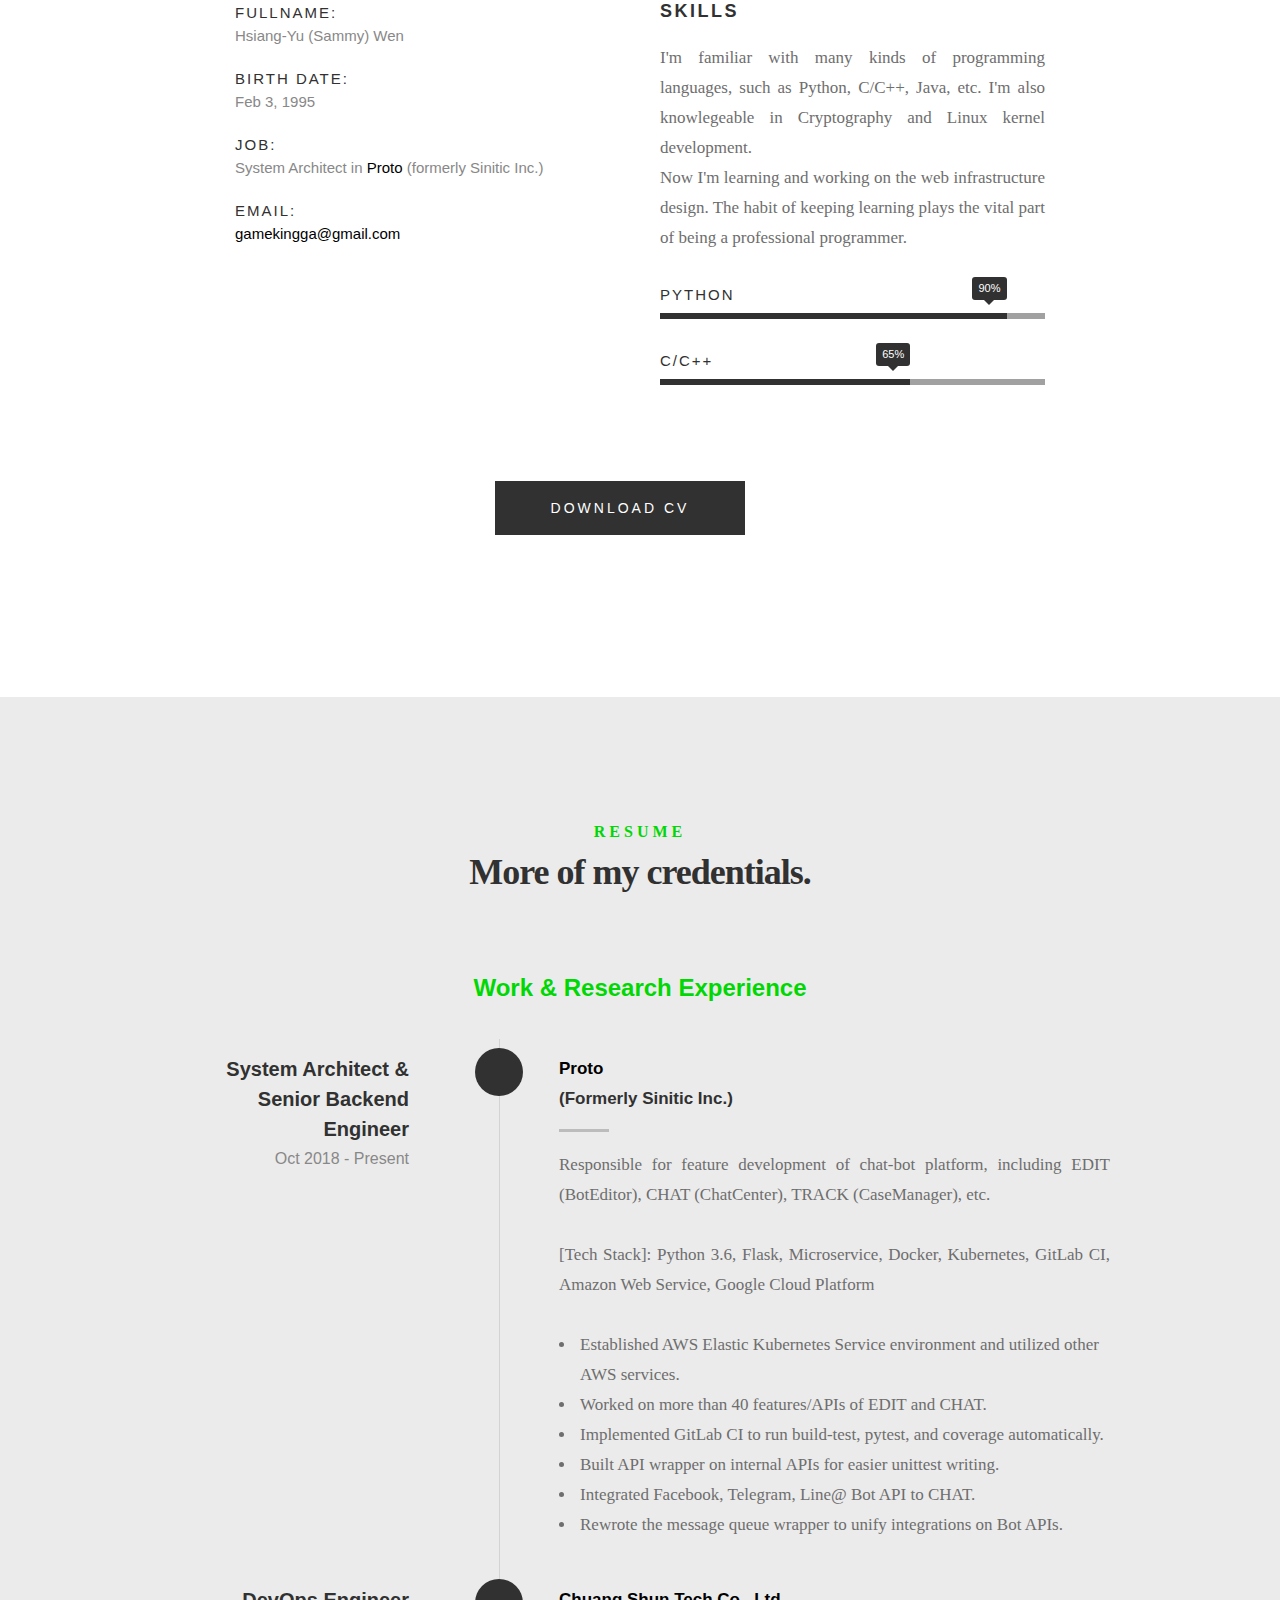
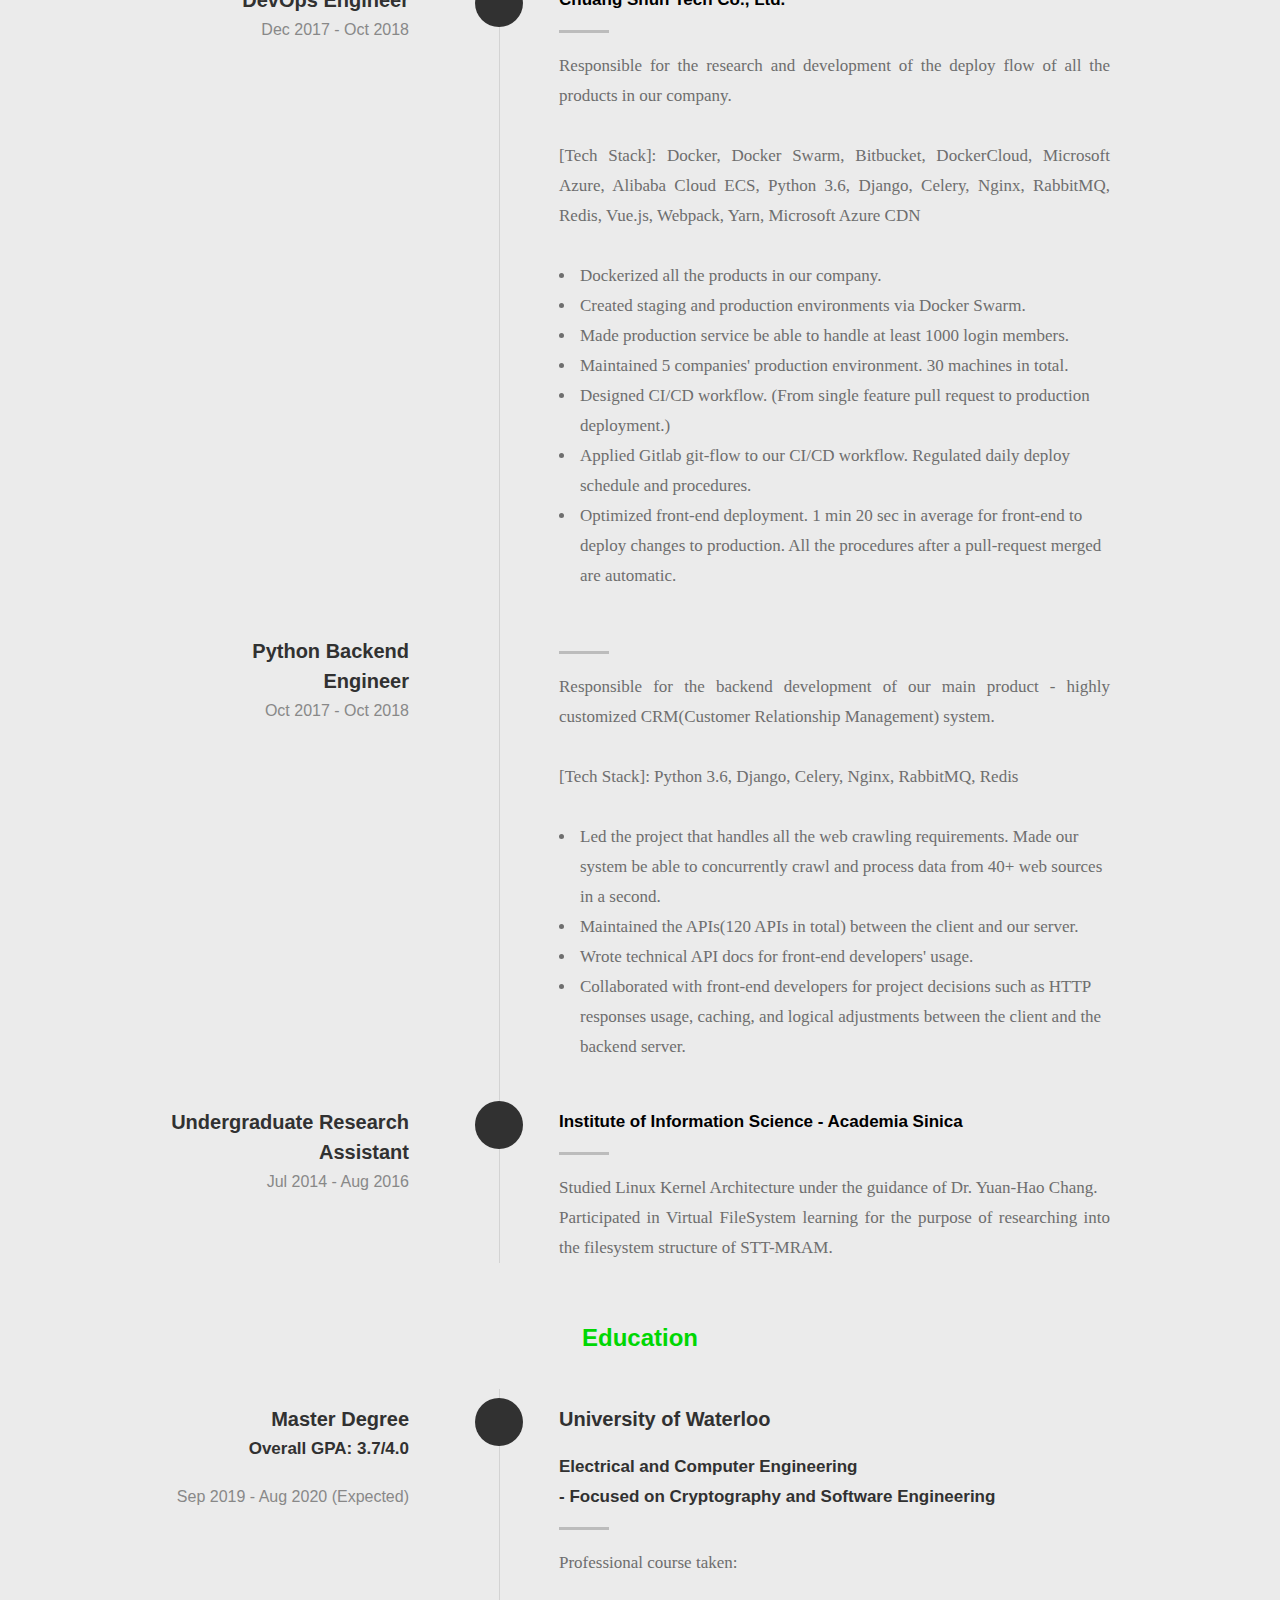
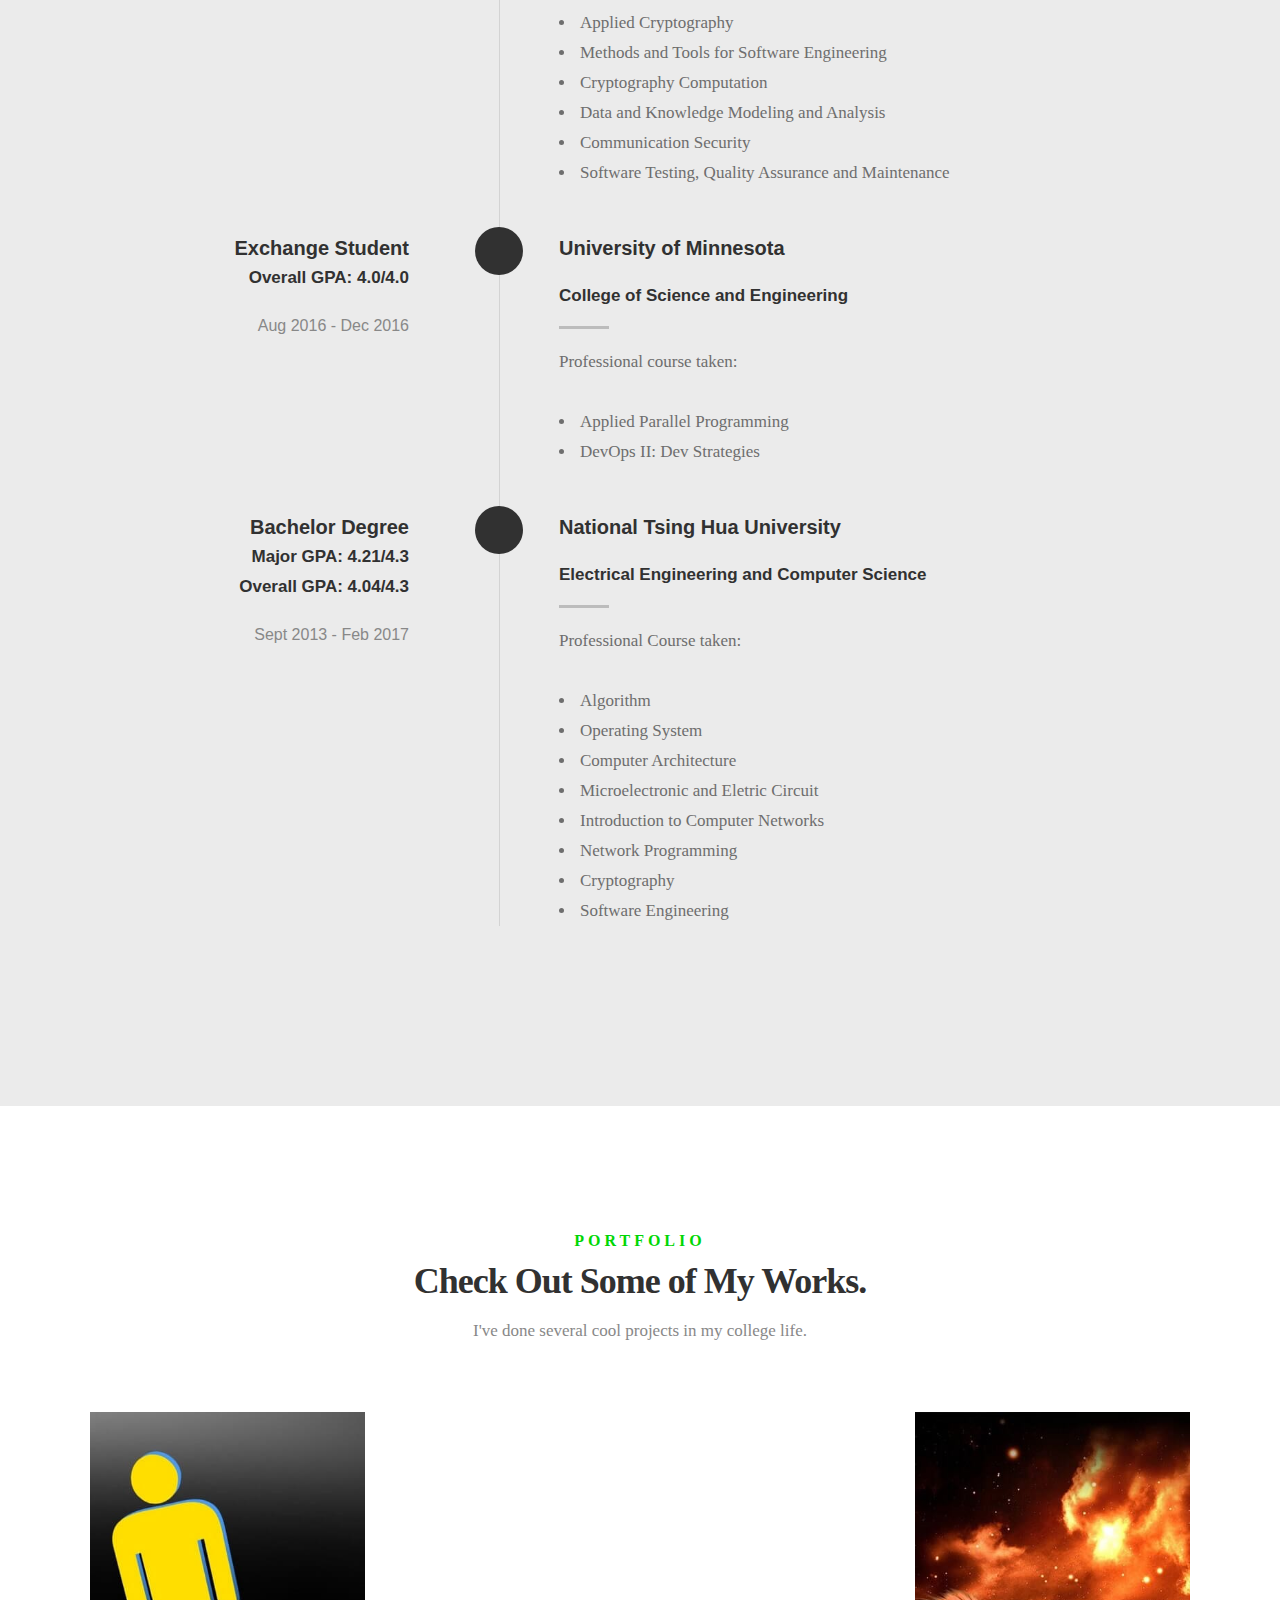
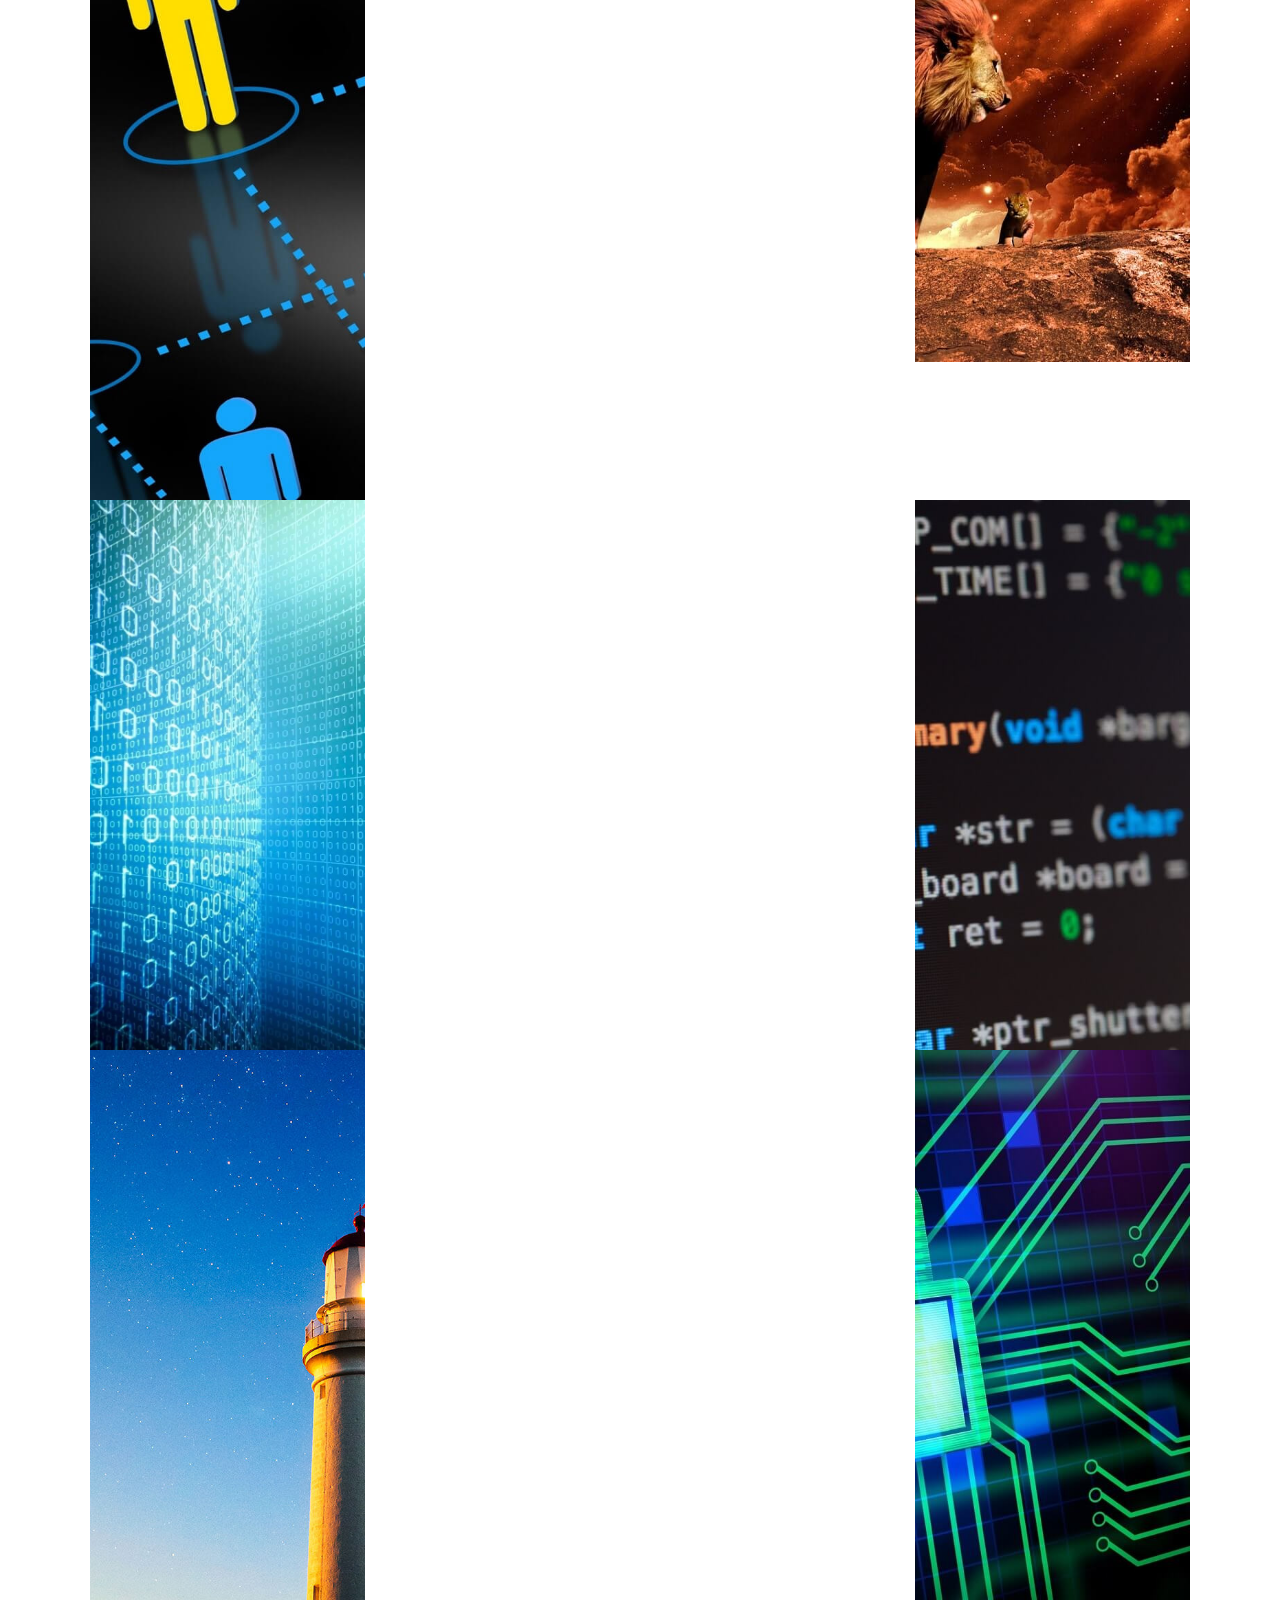
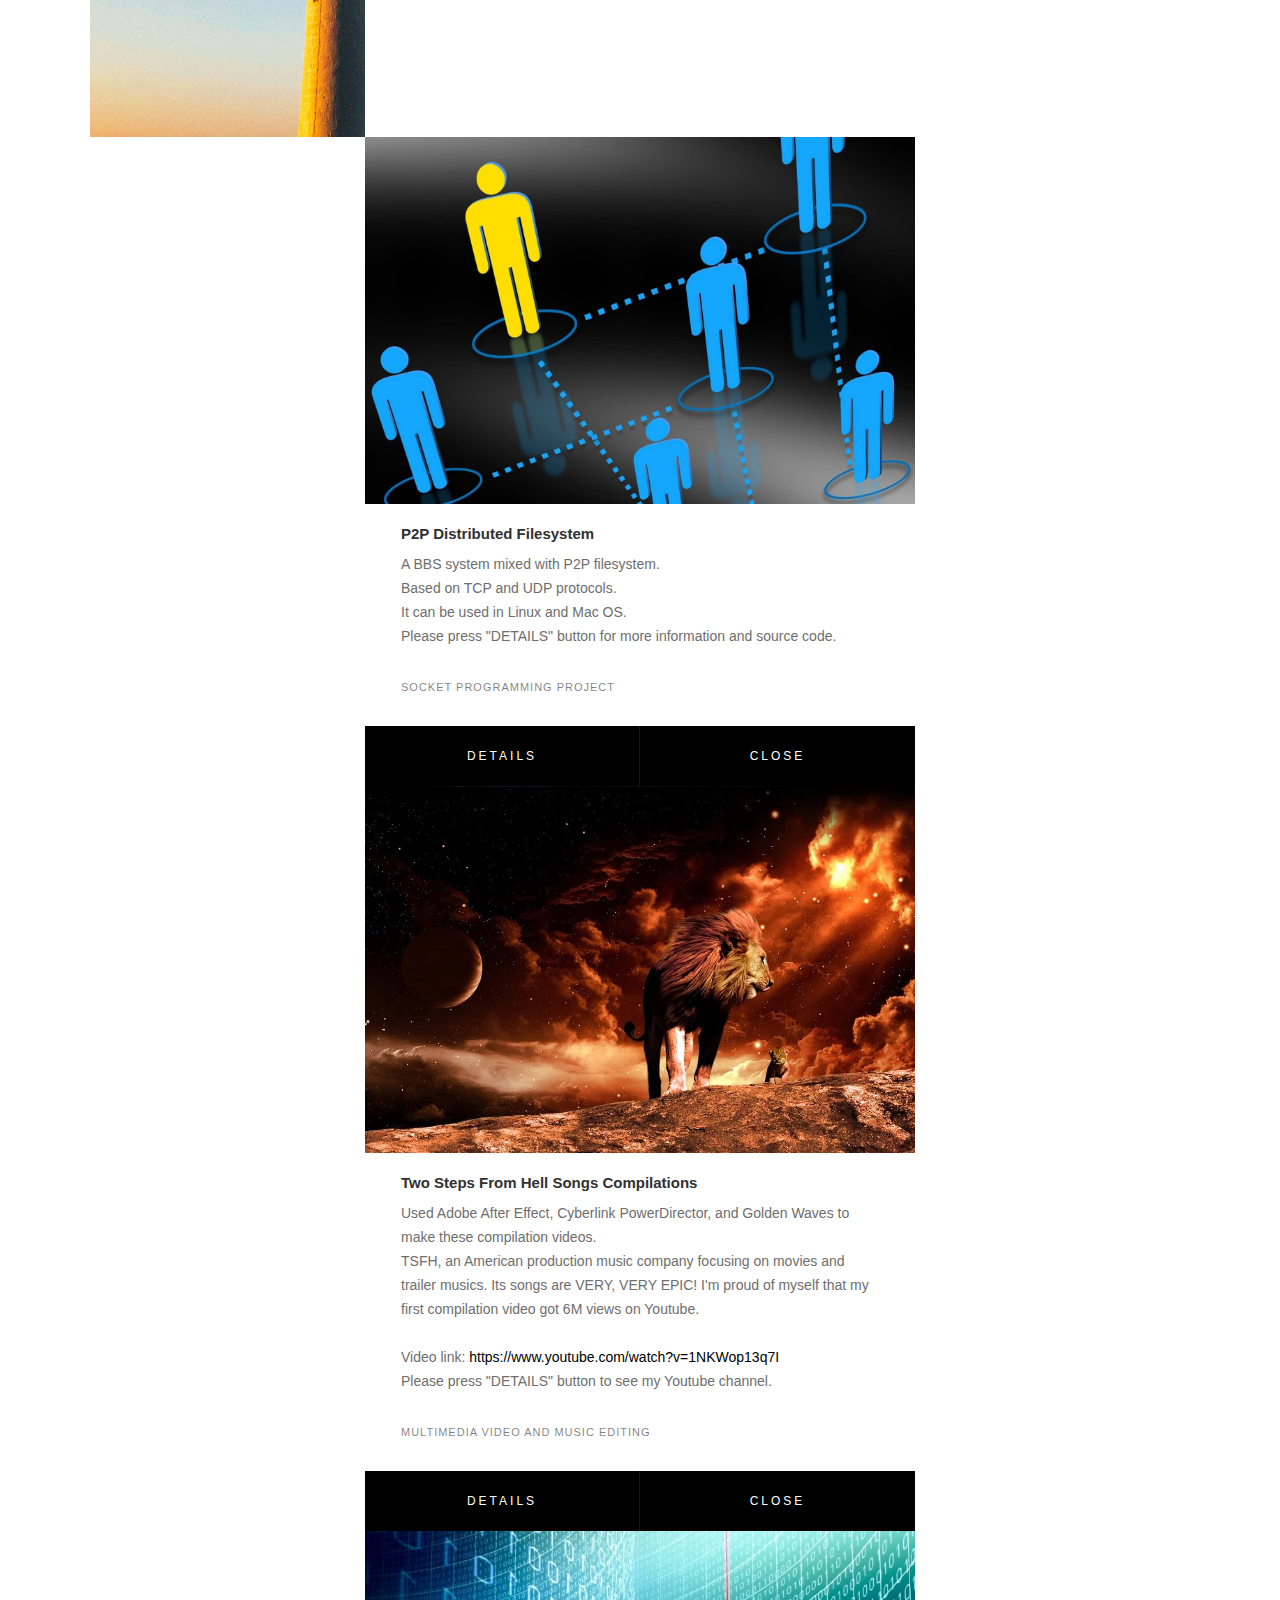
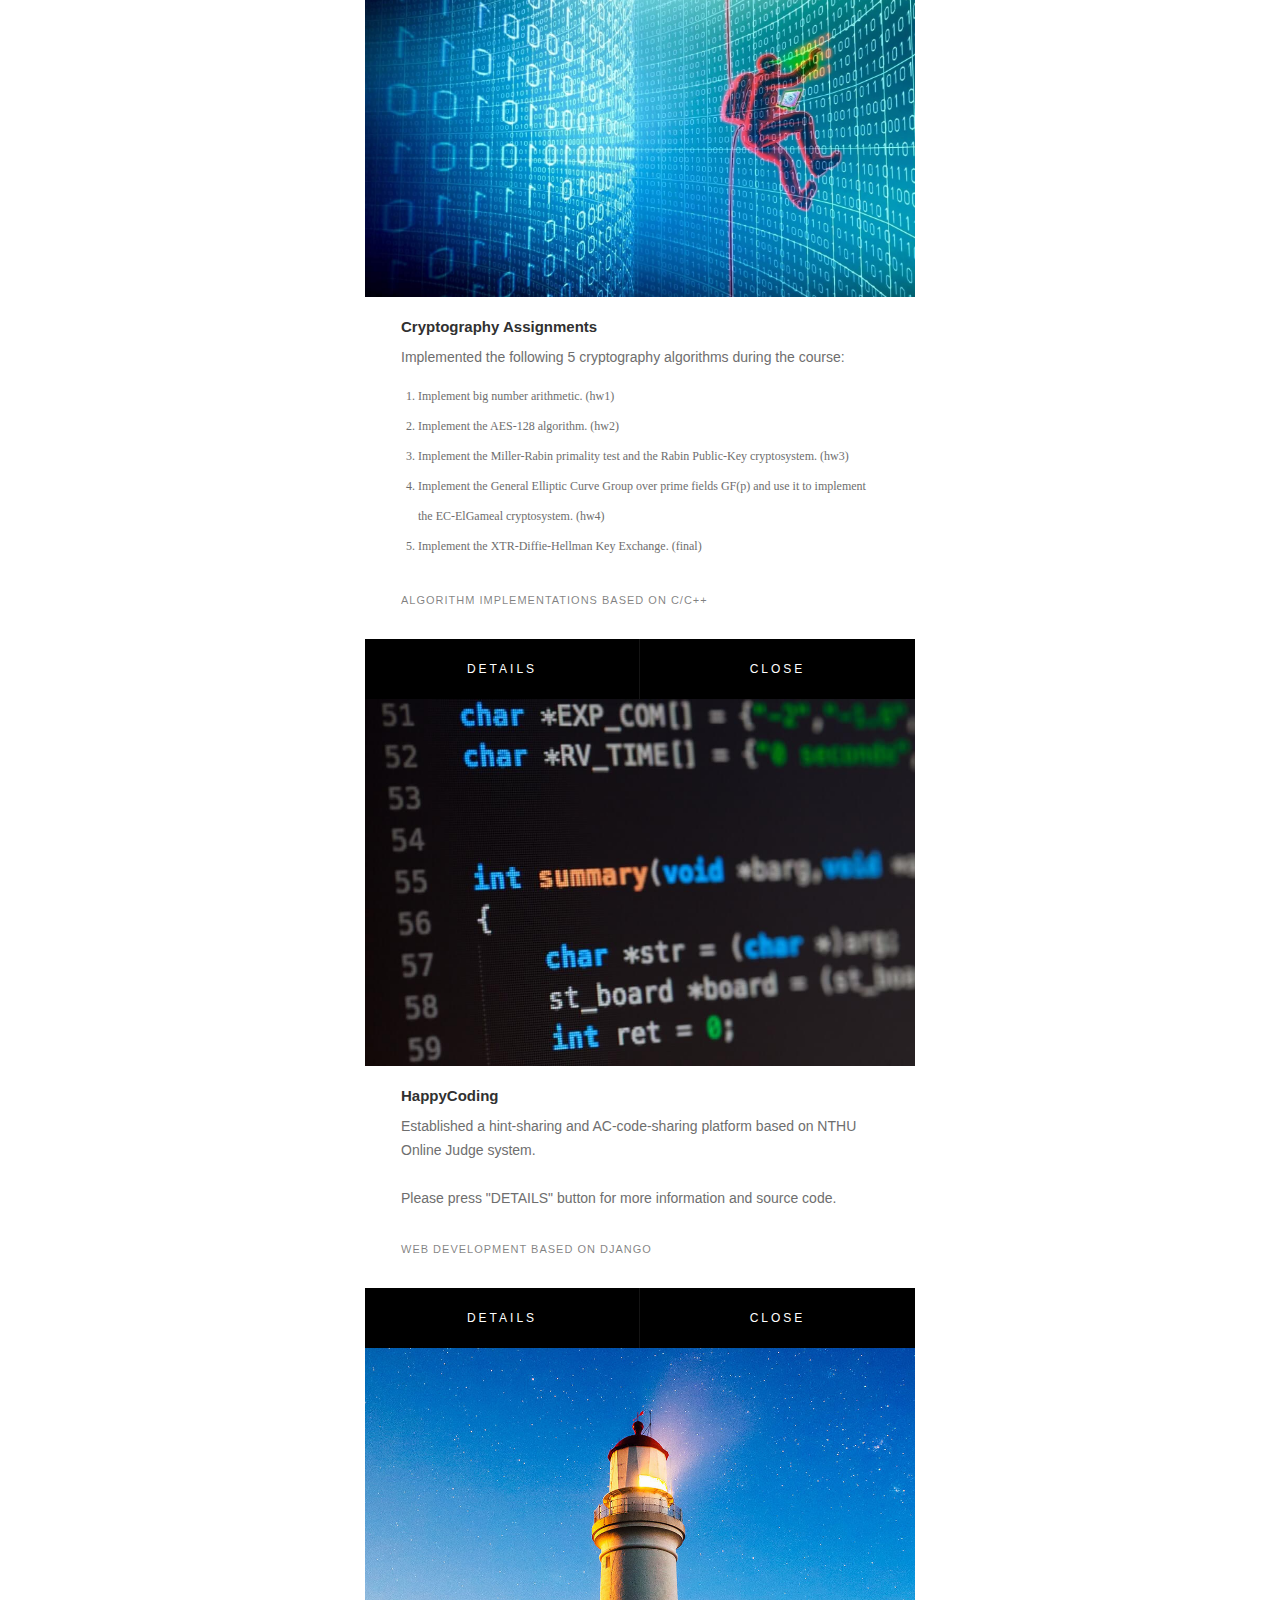
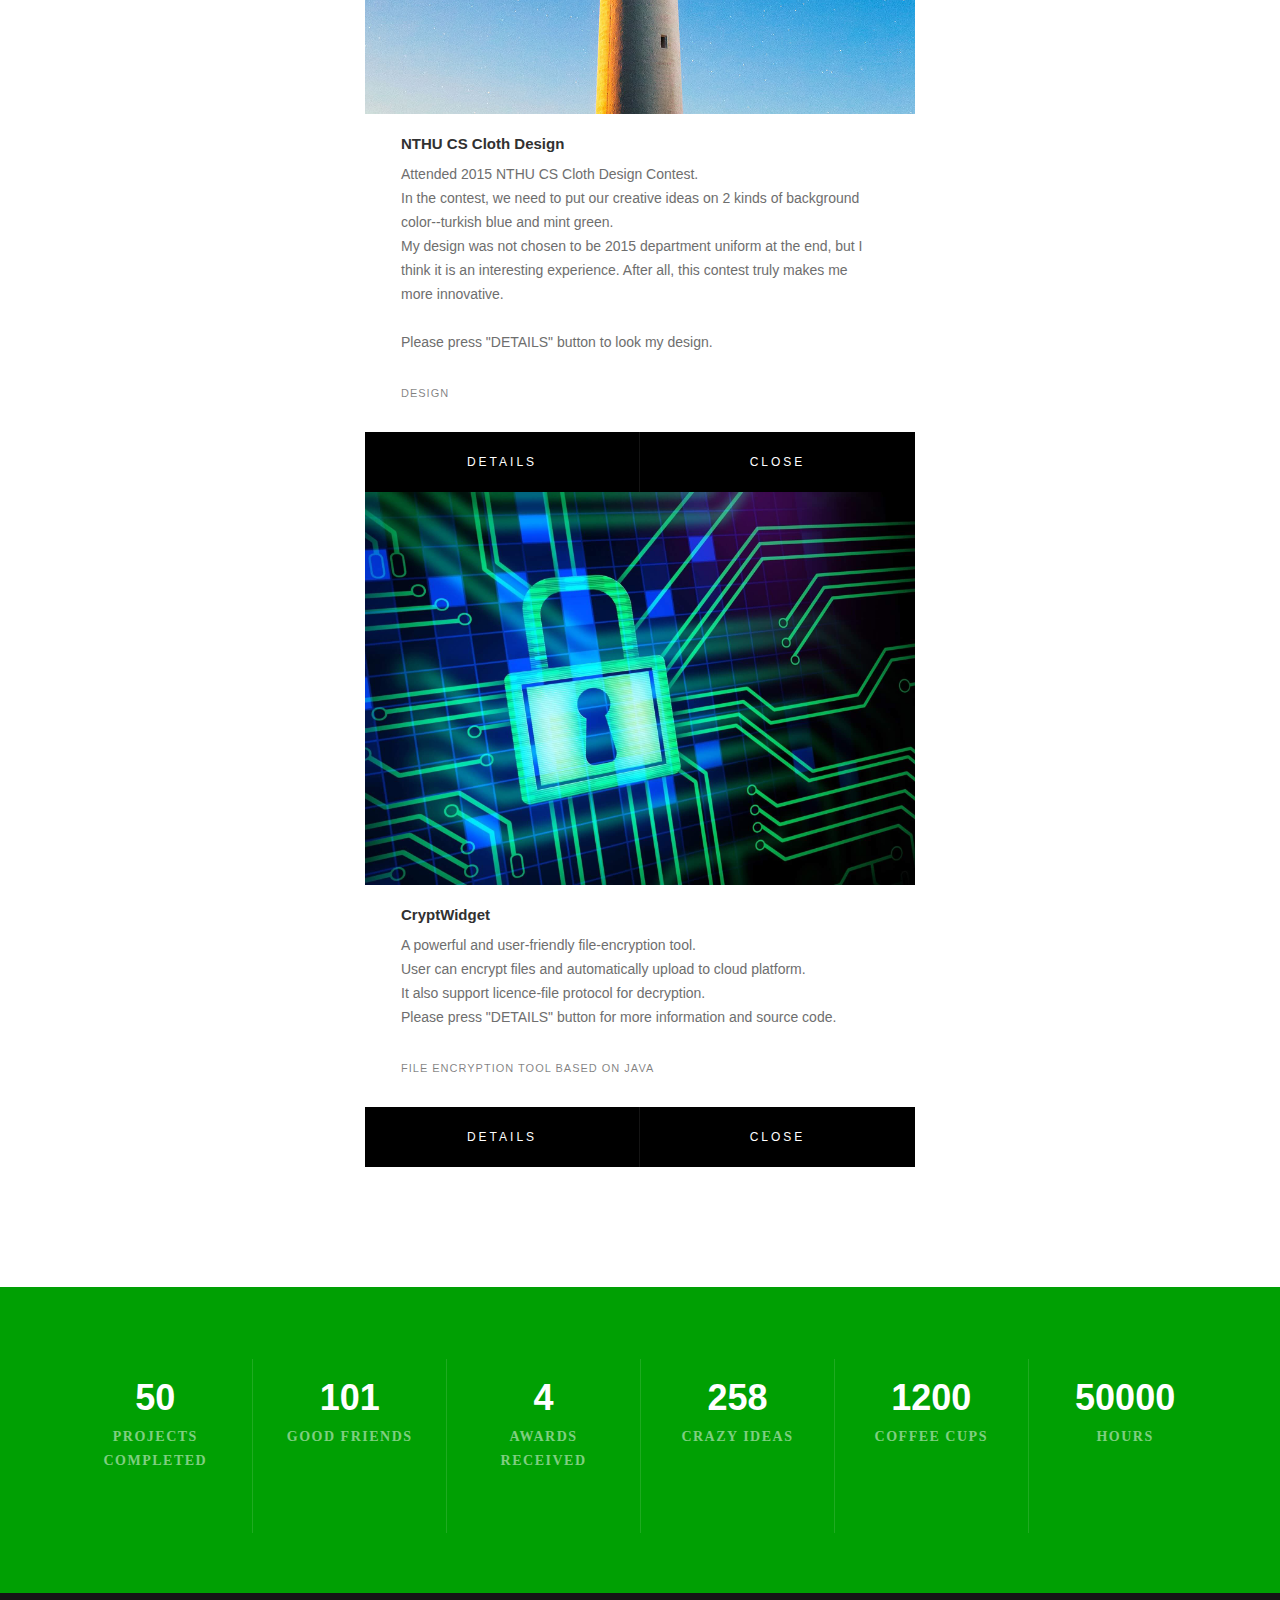
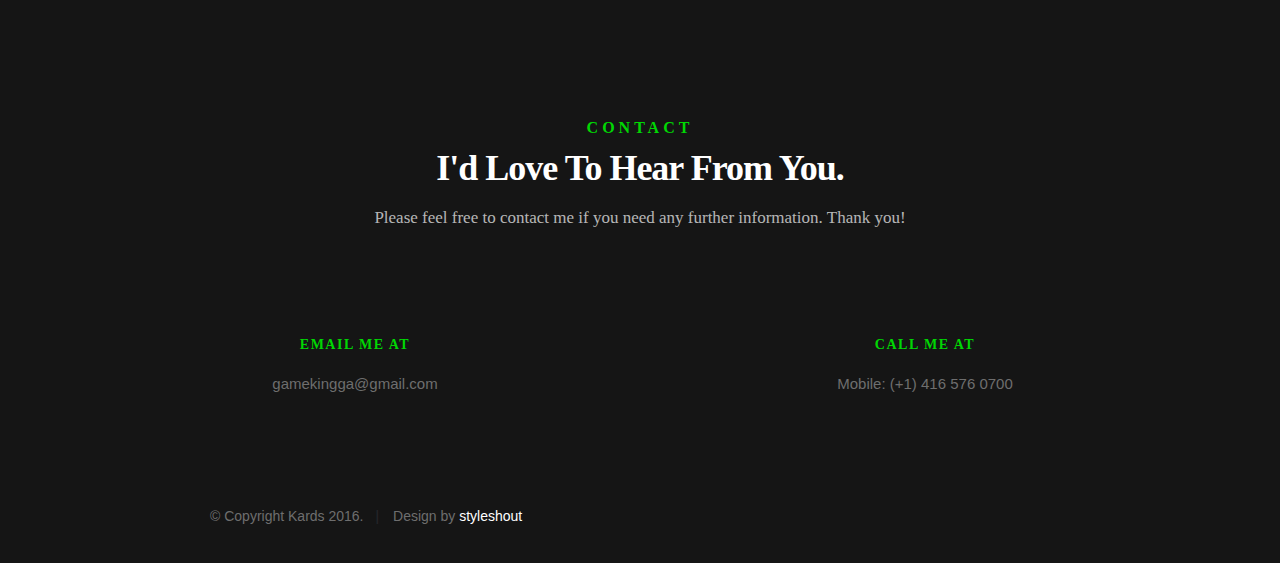
==== commit 06868eaf: "ver5.0: Update Home, About, Resume, Linkedin URL." ====
--- a/index.html
+++ b/index.html
@@ -75,7 +75,7 @@
 
                 <p class="intro-position">
                     <span>Back-end Developer</span>
-                    <span>Web Infrastructure Designer</span>
+                    <span>System Architect</span>
                 </p>
 
                 <a class="button stroke smoothscroll" href="#about" title="">More About Me</a>
@@ -89,7 +89,7 @@
          <!-- <li><a target="_blank" href="https://www.facebook.com/ss058787"><span class="icon-facebook"></span></a></li> -->
          <li><a target="_blank" href="https://github.com/gamekingga"><span class="icon-github"></span></a></li>
          <!-- <li><a target="_blank" href="https://www.instagram.com/gamekingga/"><span class="icon-instagram"></span></a></li> -->
-         <li><a target="_blank" href="https://www.linkedin.com/in/gamekingga"><span class="icon-linkedin"></span></a></li>
+         <li><a target="_blank" href="https://www.linkedin.com/in/hsiangyuwen"><span class="icon-linkedin"></span></a></li>
          <li><a target="_blank" href="https://medium.com/@gamekingga"><span class="icon-medium"></span></a></li>
       </ul> <!-- /intro-social -->
 
@@ -111,14 +111,14 @@
                 <img src="images/profile-pic.jpg" alt="Profile Picture">
 
                 <p class="lead" style="text-align: justify;">
-                    Hsiang-Yu Wen is a site reliability enthusiast, with the professional skill in 
-                    Python web development. He graduated from National Tsing Hua 
-                    University with a major in Electrical Engineering and Computer Science 
-                    and then invaded the modern web development domain in 2017 as a 
-                    Python backend Engineer, where he discovered his profound love for web 
-                    application development.
+                    Hsiang-Yu Wen is a site reliability enthusiast, with the professional skills in 
+                    Python web development. He is recently studying in University of Waterloo as a 
+                    Master Student of Eletrical and Computer Engineering. 
+                    After earning his bachelor's degree in computer science in 2017, 
+                    he dedicated himself to the modern web development domain as a Python backend Engineer, 
+                    where he discovered his profound love for web application development.
                     <br>
-                    Hsiang-Yu has also worked as a DevOps Engineer where his role revolved 
+                    Hsiang-Yu had also worked as a DevOps Engineer where his role revolved 
                     around understanding the client’s requirements and efficiently 
                     incorporating them in the technical specifications to develop an optimized 
                     infrastructure solution.
@@ -144,7 +144,7 @@
             <ul class="info-list">
                 <li>
                     <strong>Fullname:</strong>
-                    <span>Hsiang-Yu Wen(Sammy Wen)</span>
+                    <span>Hsiang-Yu (Sammy) Wen</span>
                 </li>
                 <li>
                     <strong>Birth Date:</strong>
@@ -152,7 +152,7 @@
                 </li>
                 <li>
                     <strong>Job:</strong>
-                    <span>Senior Backend Engineer in <a style="text-decoration: none" href="https://www.proto.cx/?locale=en_us"> Proto</a> (formerly Sinitic Inc.)</span>
+                    <span>System Architect in <a style="text-decoration: none" href="https://www.proto.cx/?locale=en_us"> Proto</a> (formerly Sinitic Inc.)</span>
                 </li>
                 <li>
                     <strong>Email:</strong>
@@ -205,7 +205,7 @@
     <div class="row button-section">
         <div class="col-twelve">
             <!-- <a href="#contact" title="Hire Me" class="button stroke smoothscroll">Hire Me</a> -->
-            <a target="_blank" href="http://tinyurl.com/y5g9sj6u" title="Download CV" class="button button-primary">Download CV</a>
+            <a target="_blank" href="https://tinyurl.com/yc29kd8w" title="Download CV" class="button button-primary">Download CV</a>
         </div>
     </div>
 
@@ -244,7 +244,7 @@
                     </div>
 
                     <div class="timeline-header">
-                        <h3>Senior Backend Engineer</h3>
+                        <h3>System Architect & Senior Backend Engineer</h3>
                         <p>Oct 2018 - Present</p>
                     </div>
 
@@ -256,13 +256,14 @@
                         <p style="text-align: justify;">
                             Responsible for feature development of chat-bot platform, including EDIT (BotEditor), CHAT (ChatCenter), TRACK (CaseManager), etc.<br>
                             <br>
-                            [Tech Stack]: Python 3.6, Flask, Microservice, Docker, Kubernetes, GitLab CI, Google Cloud Platform<br>
+                            [Tech Stack]: Python 3.6, Flask, Microservice, Docker, Kubernetes, GitLab CI, Amazon Web Service, Google Cloud Platform<br>
                             <ul>
-                                <li>Worked on more than 20 features/APIs of EDIT and CHAT.</li>
+                                <li>Established AWS Elastic Kubernetes Service environment and utilized other AWS services.</li>
+                                <li>Worked on more than 40 features/APIs of EDIT and CHAT.</li>
                                 <li>Implemented GitLab CI to run build-test, pytest, and coverage automatically.</li>
                                 <li>Built API wrapper on internal APIs for easier unittest writing.</li>
                                 <li>Integrated Facebook, Telegram, Line@ Bot API to CHAT.</li>
-                                <li>Rewrote MQ wrapper to unify integrations on new Bot API.</li>
+                                <li>Rewrote the message queue wrapper to unify integrations on Bot APIs.</li>
                             </ul>
                         </p>
                     </div>
@@ -319,10 +320,10 @@
                             <br>
                             [Tech Stack]: Python 3.6, Django, Celery, Nginx, RabbitMQ, Redis<br>
                             <ul>
-                                <li>Maintained the APIs(about 100 APIs in total) between the client and our server.</li>
+                                <li>Led the project that handles all the web crawling requirements. Made our system be able to concurrently crawl and process data from 40+ web sources in a second.</li>
+                                <li>Maintained the APIs(120 APIs in total) between the client and our server.</li>
                                 <li>Wrote technical API docs for front-end developers' usage.</li>
                                 <li>Collaborated with front-end developers for project decisions such as HTTP responses usage, caching, and logical adjustments between the client and the backend server.</li>
-                                <li>Led the project that handles all the web crawling requirements. Made our system be able to concurrently crawl and process data from 20 web sources in a second.</li>
                             </ul>
                         </p>
                     </div>
@@ -380,13 +381,15 @@
 
                     <div class="timeline-content">
                         <h3>University of Waterloo</h3>
-                        <h4>Computer Engineering - Specialized in Software Engineering</h4>
+                        <h4>Electrical and Computer Engineering<br/> - Focused on Cryptography and Software Engineering</h4>
                         <p>Professional course taken:
                         <ul>
                             <li>Applied Cryptography</li>
                             <li>Methods and Tools for Software Engineering</li>
                             <li>Cryptography Computation</li>
                             <li>Data and Knowledge Modeling and Analysis</li>
+                            <li>Communication Security</li>
+                            <li>Software Testing, Quality Assurance and Maintenance</li>
                         </ul>
                         </p>
                     </div>
@@ -906,7 +909,7 @@
                     <!-- <li><a target="_blank" href="https://www.facebook.com/ss058787"><span class="icon-facebook"></span></a></li> -->
                     <li><a target="_blank" href="https://github.com/gamekingga"><span class="icon-github"></span></a></li>
                     <!-- <li><a target="_blank" href="https://www.instagram.com/gamekingga/"><span class="icon-instagram"></span></a></li> -->
-                    <li><a target="_blank" href="https://www.linkedin.com/in/gamekingga"><span class="icon-linkedin"></span></a></li>
+                    <li><a target="_blank" href="https://www.linkedin.com/in/hsiangyuwen"><span class="icon-linkedin"></span></a></li>
                     <li><a target="_blank" href="https://medium.com/@gamekingga"><span class="icon-medium"></span></a></li>
                 </ul>
 
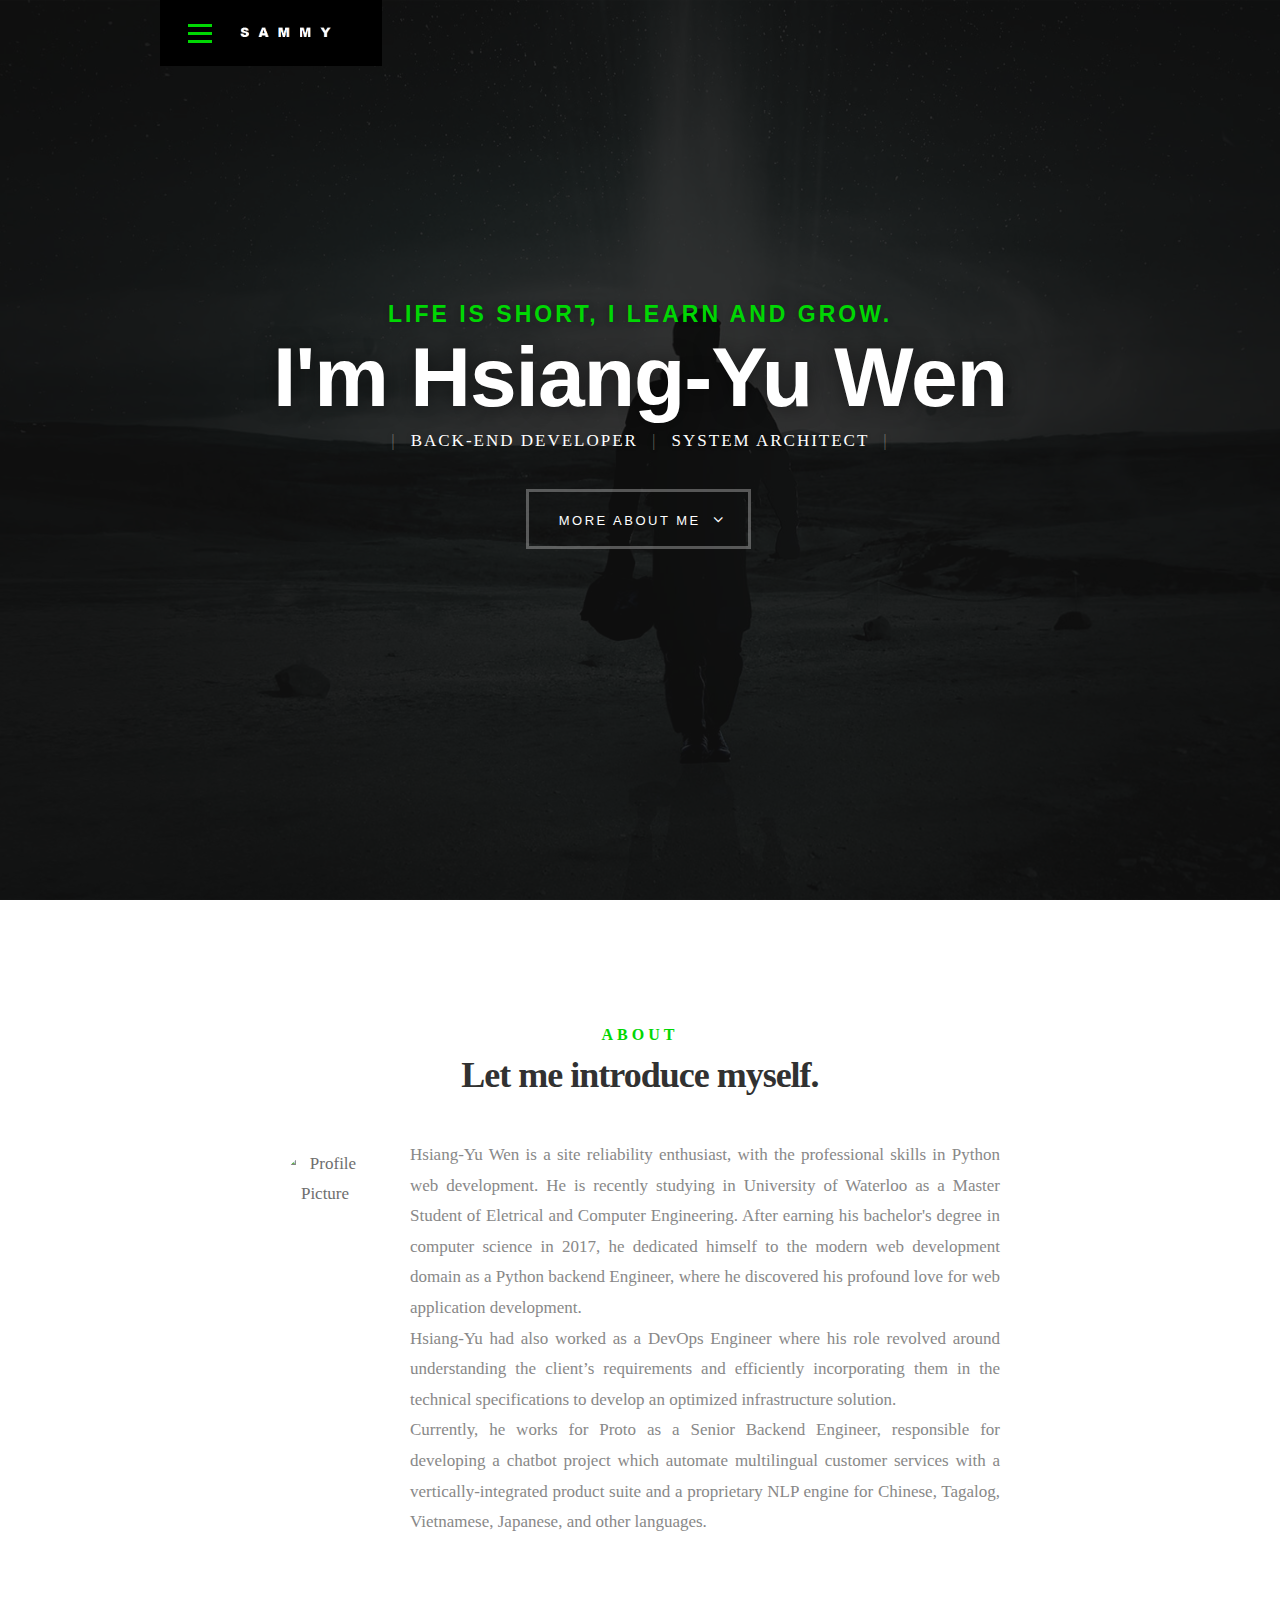
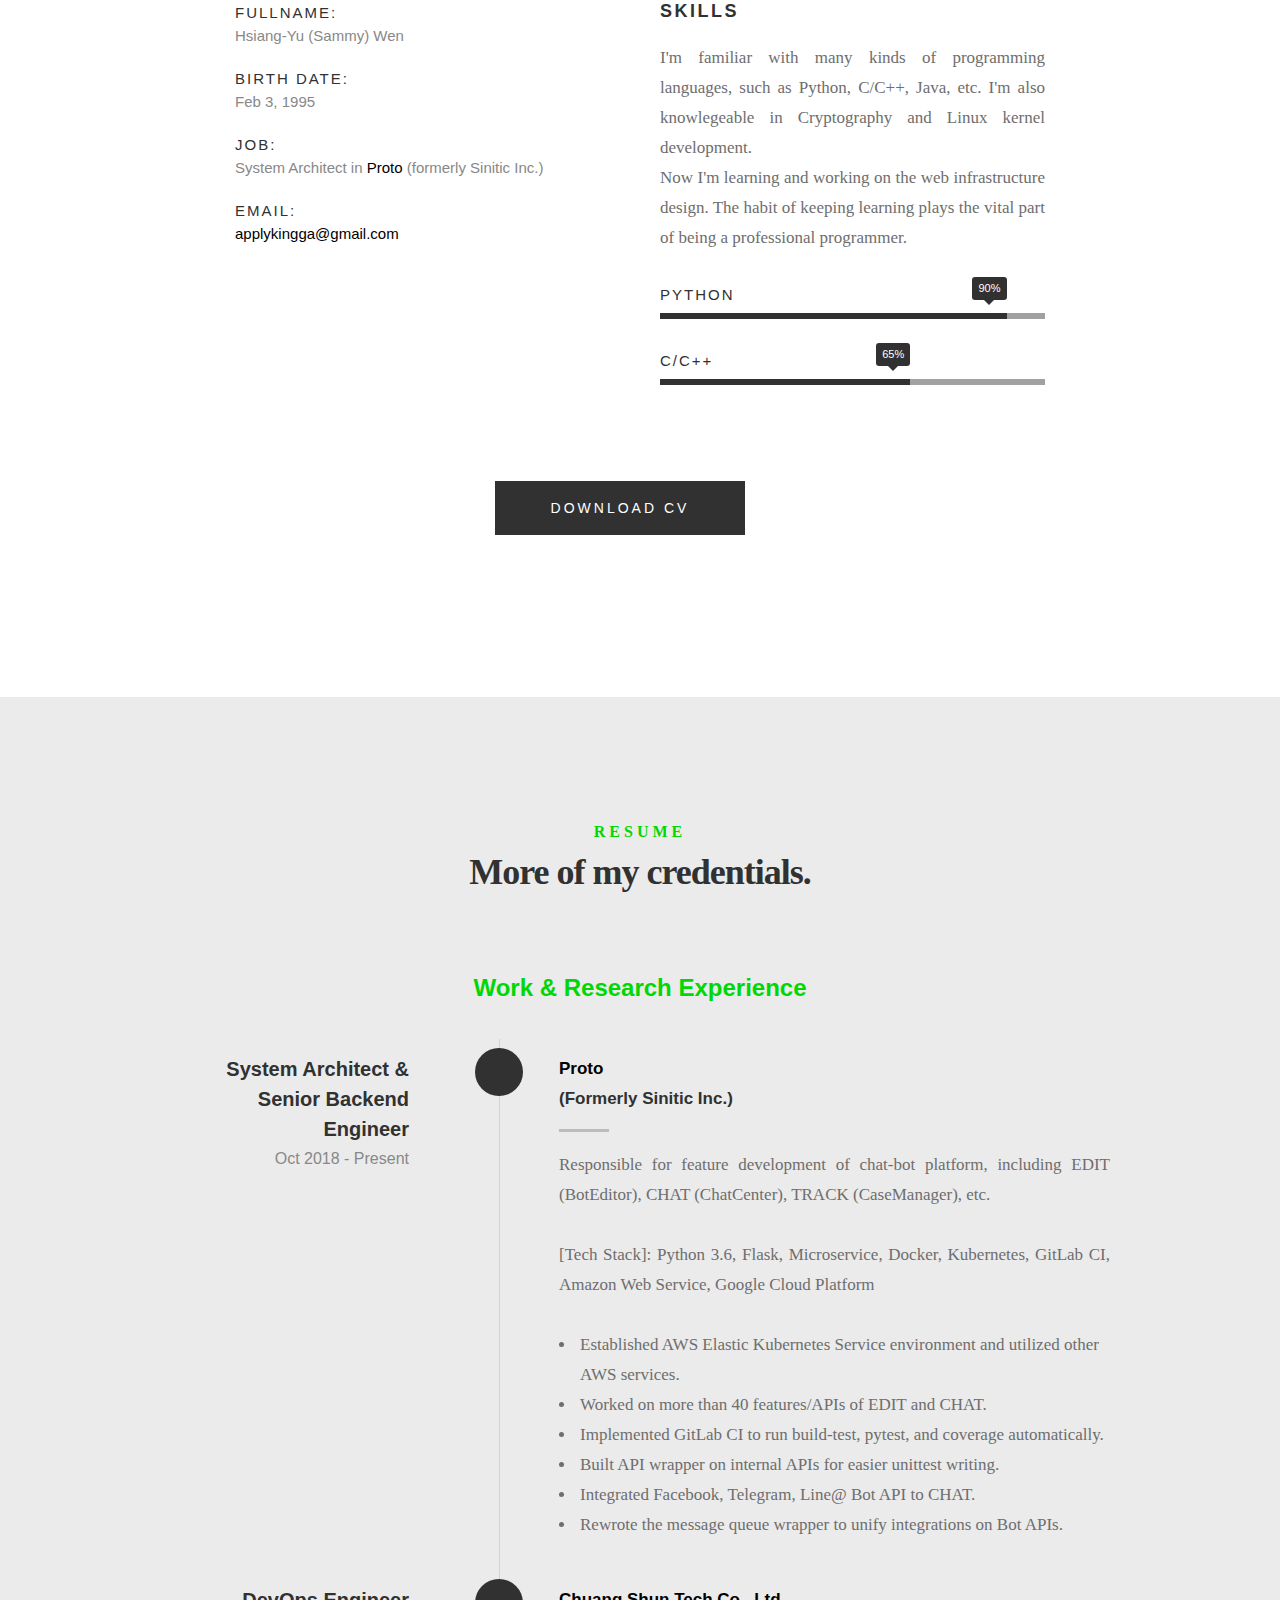
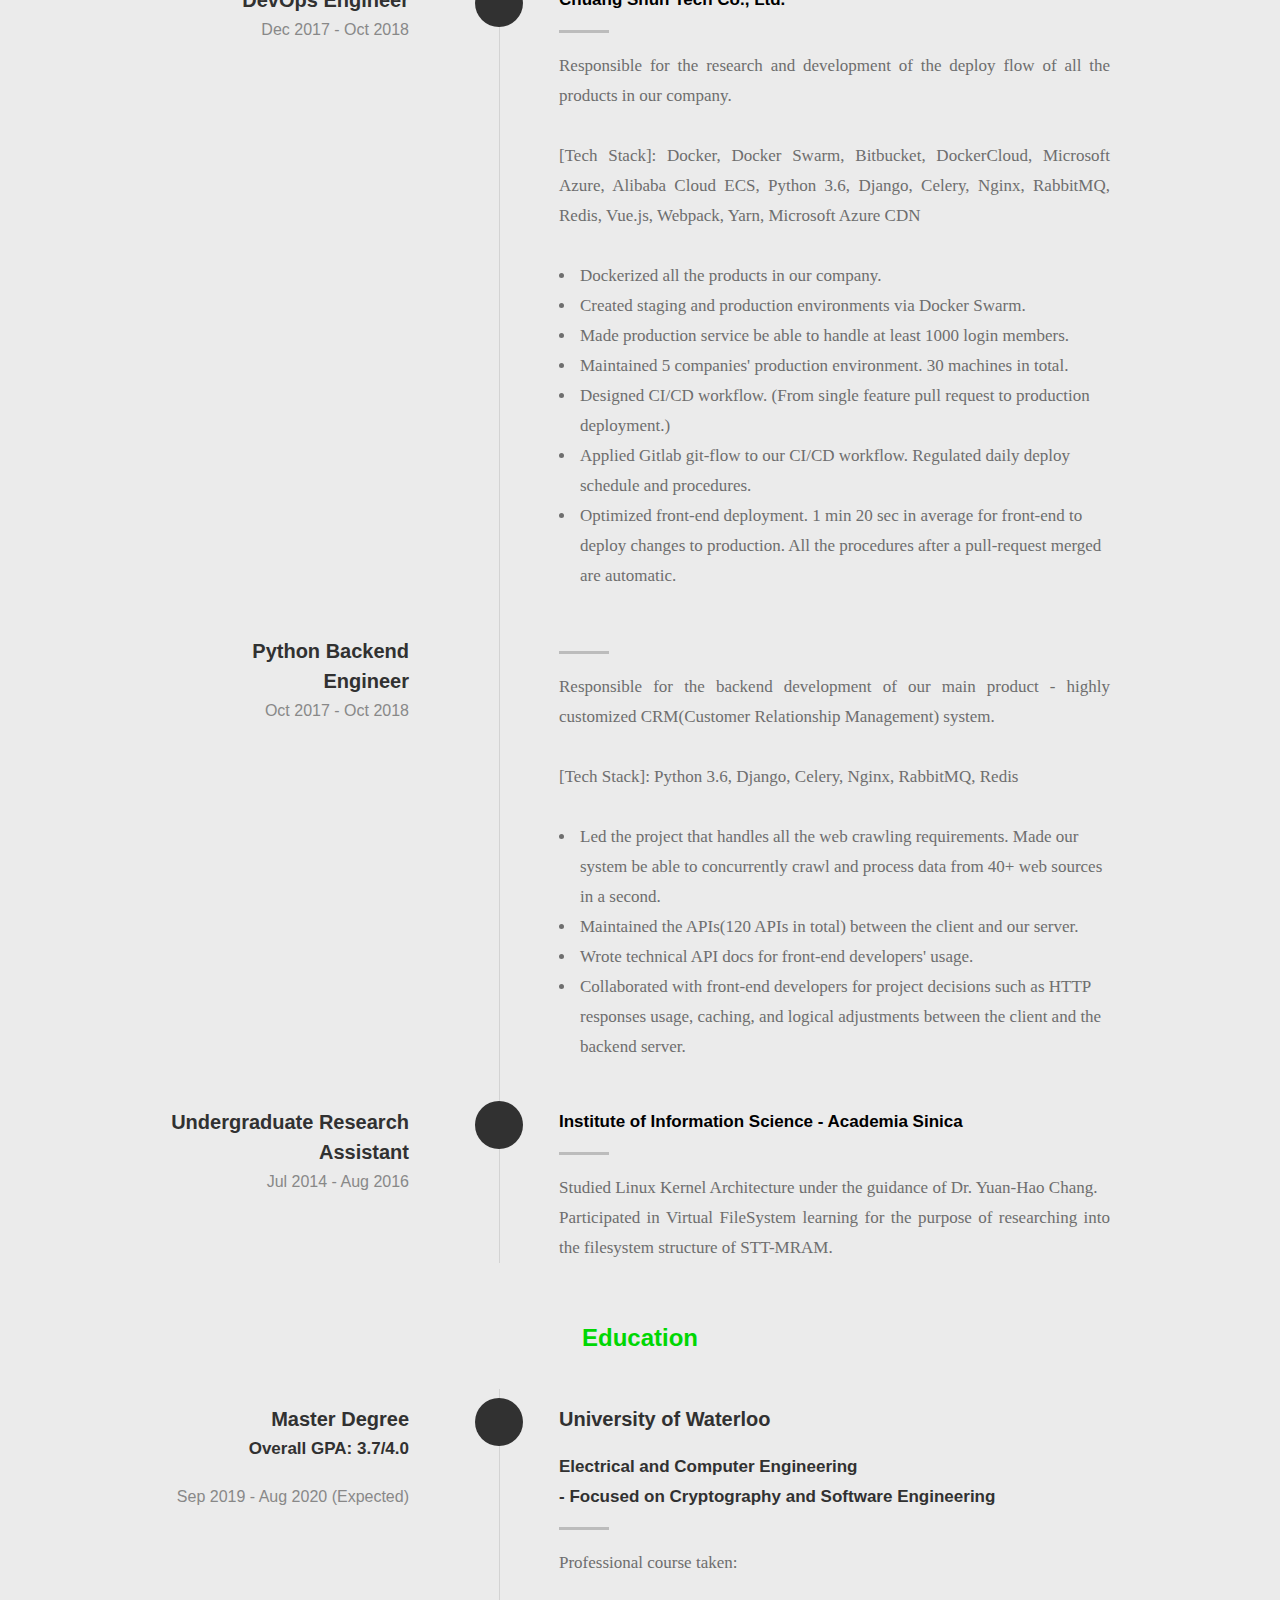
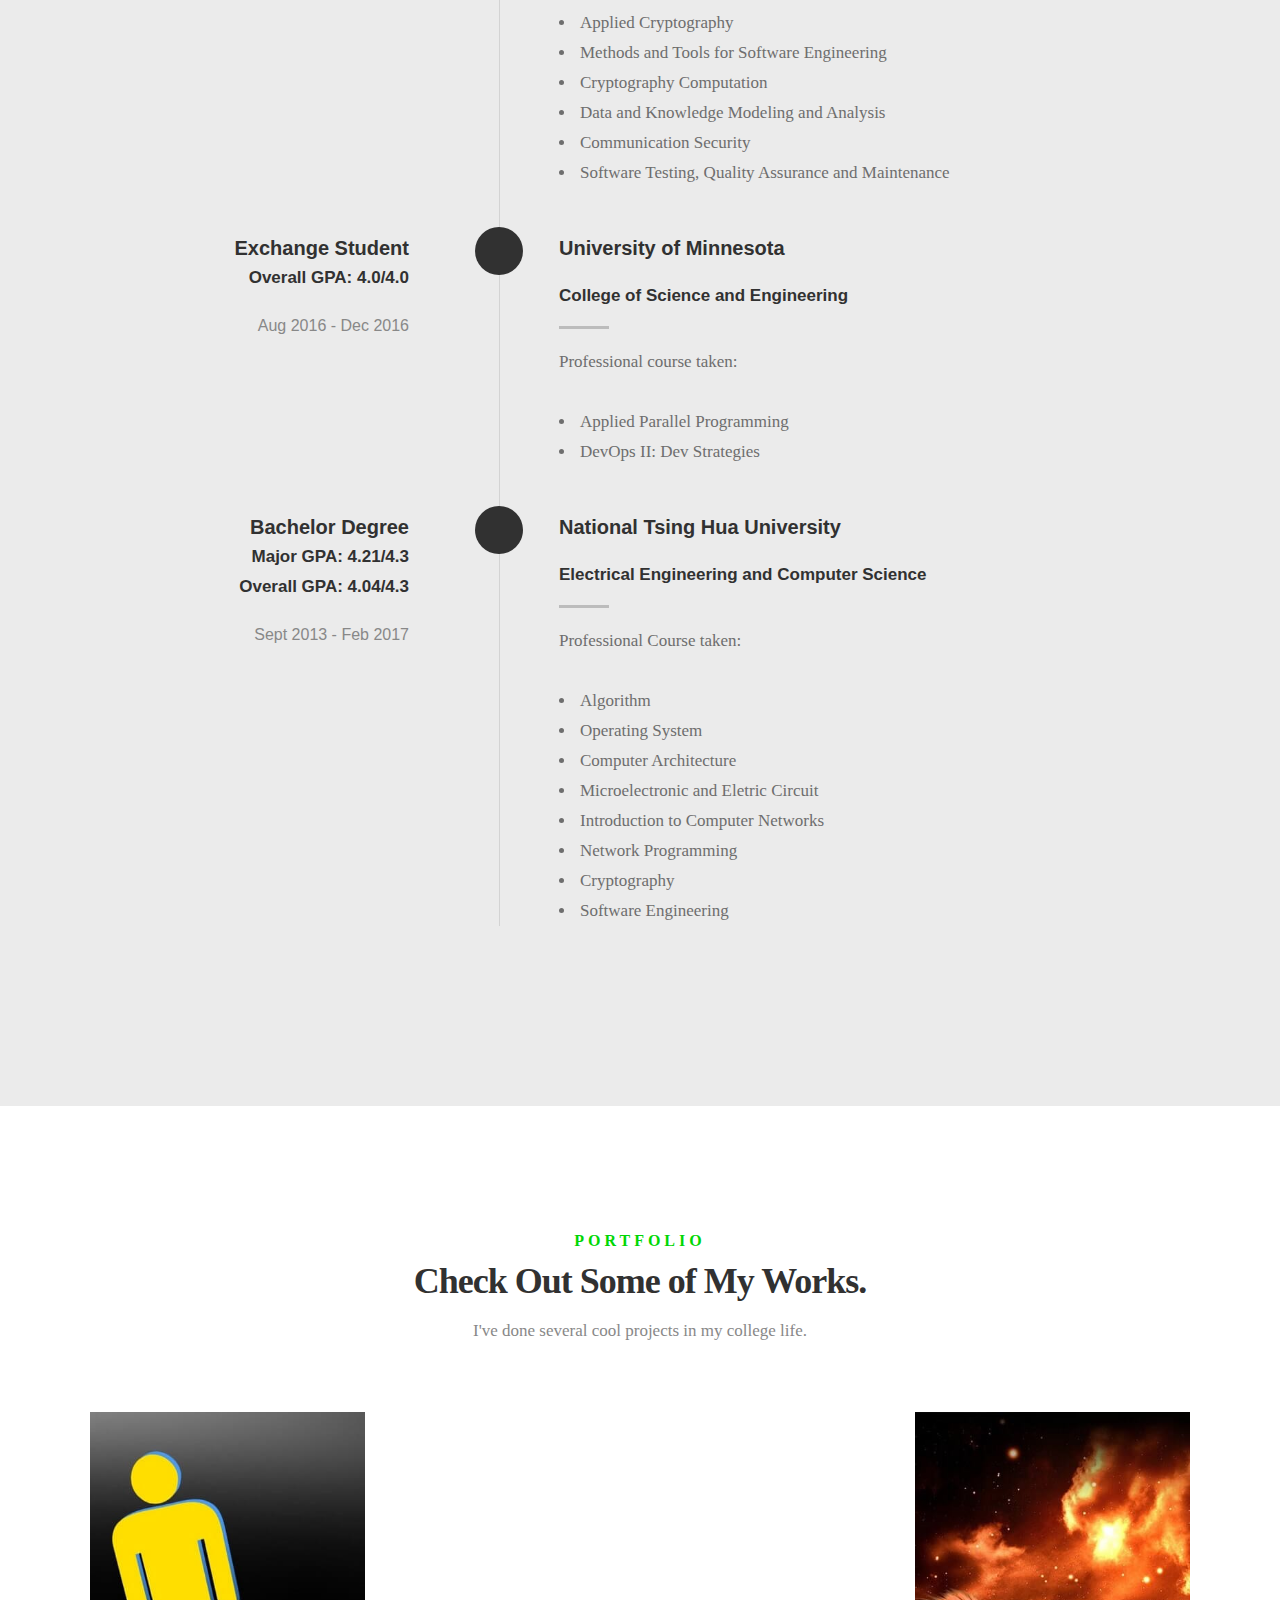
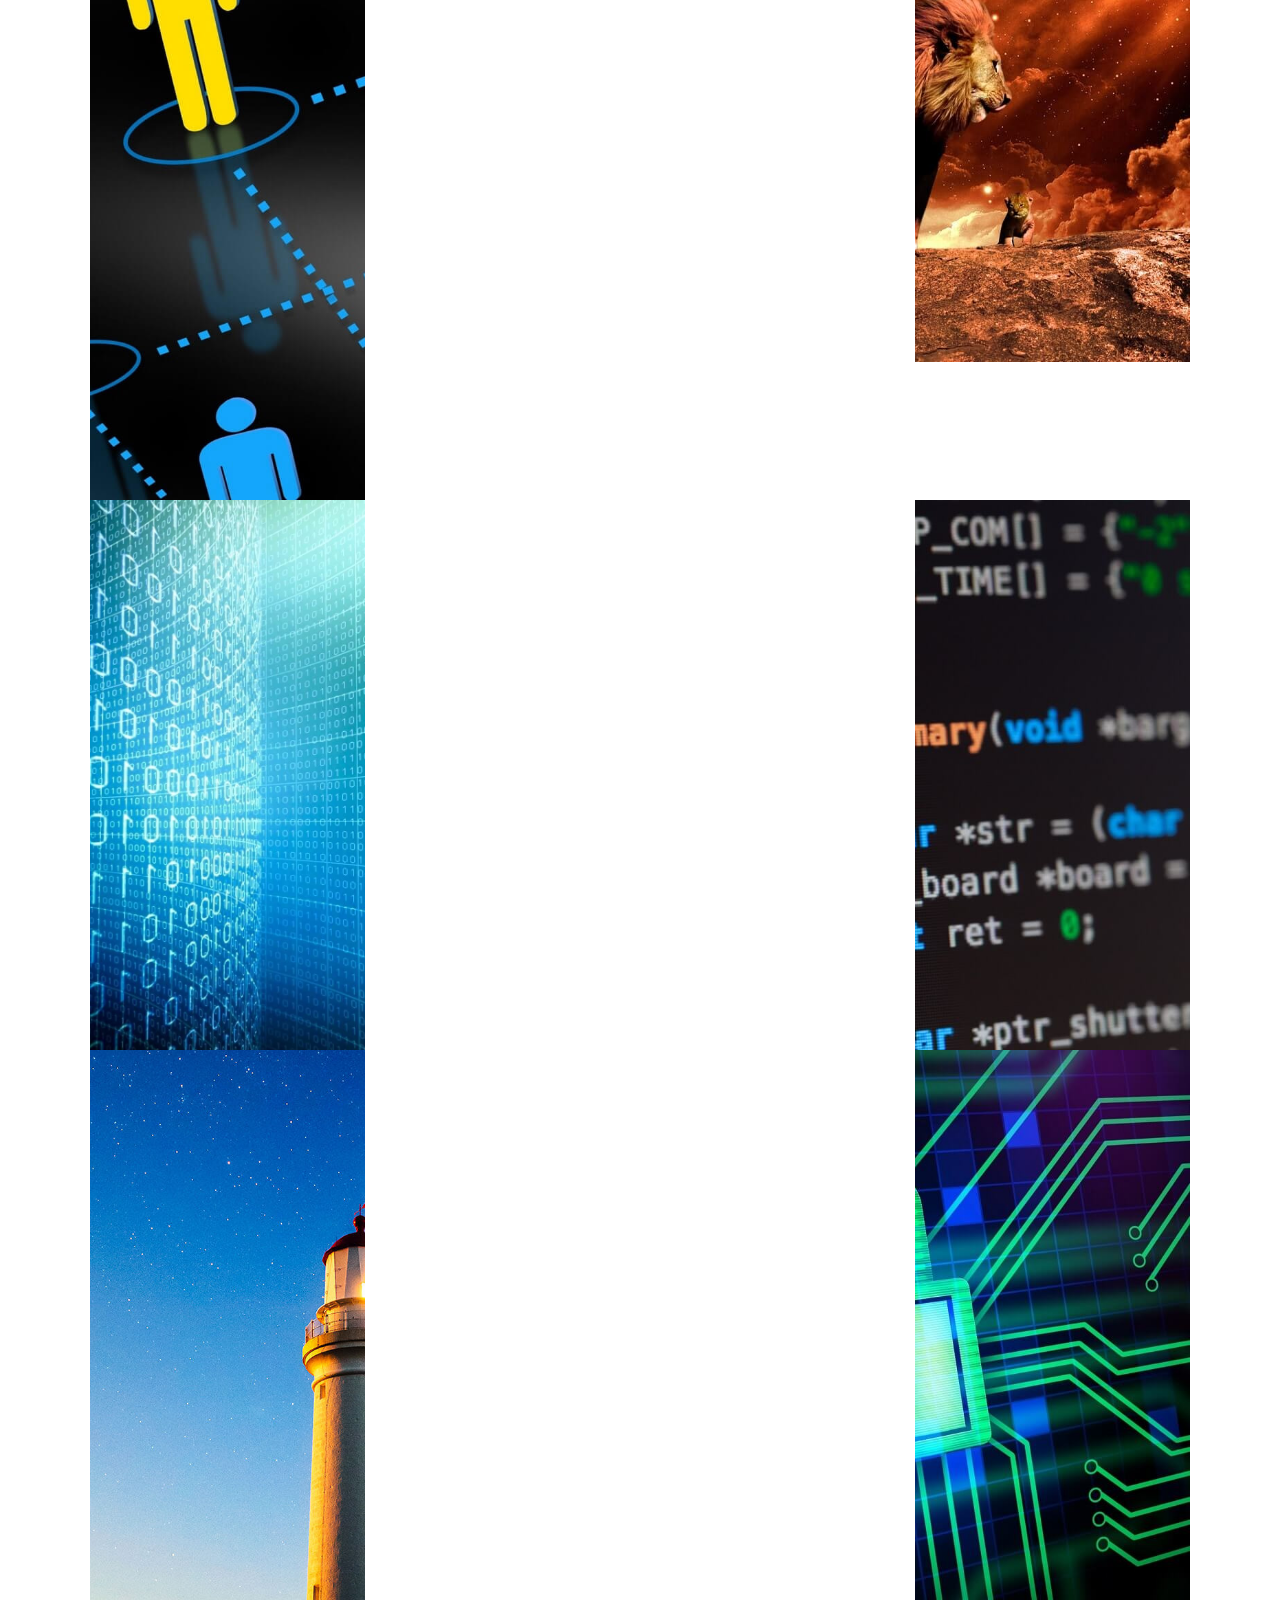
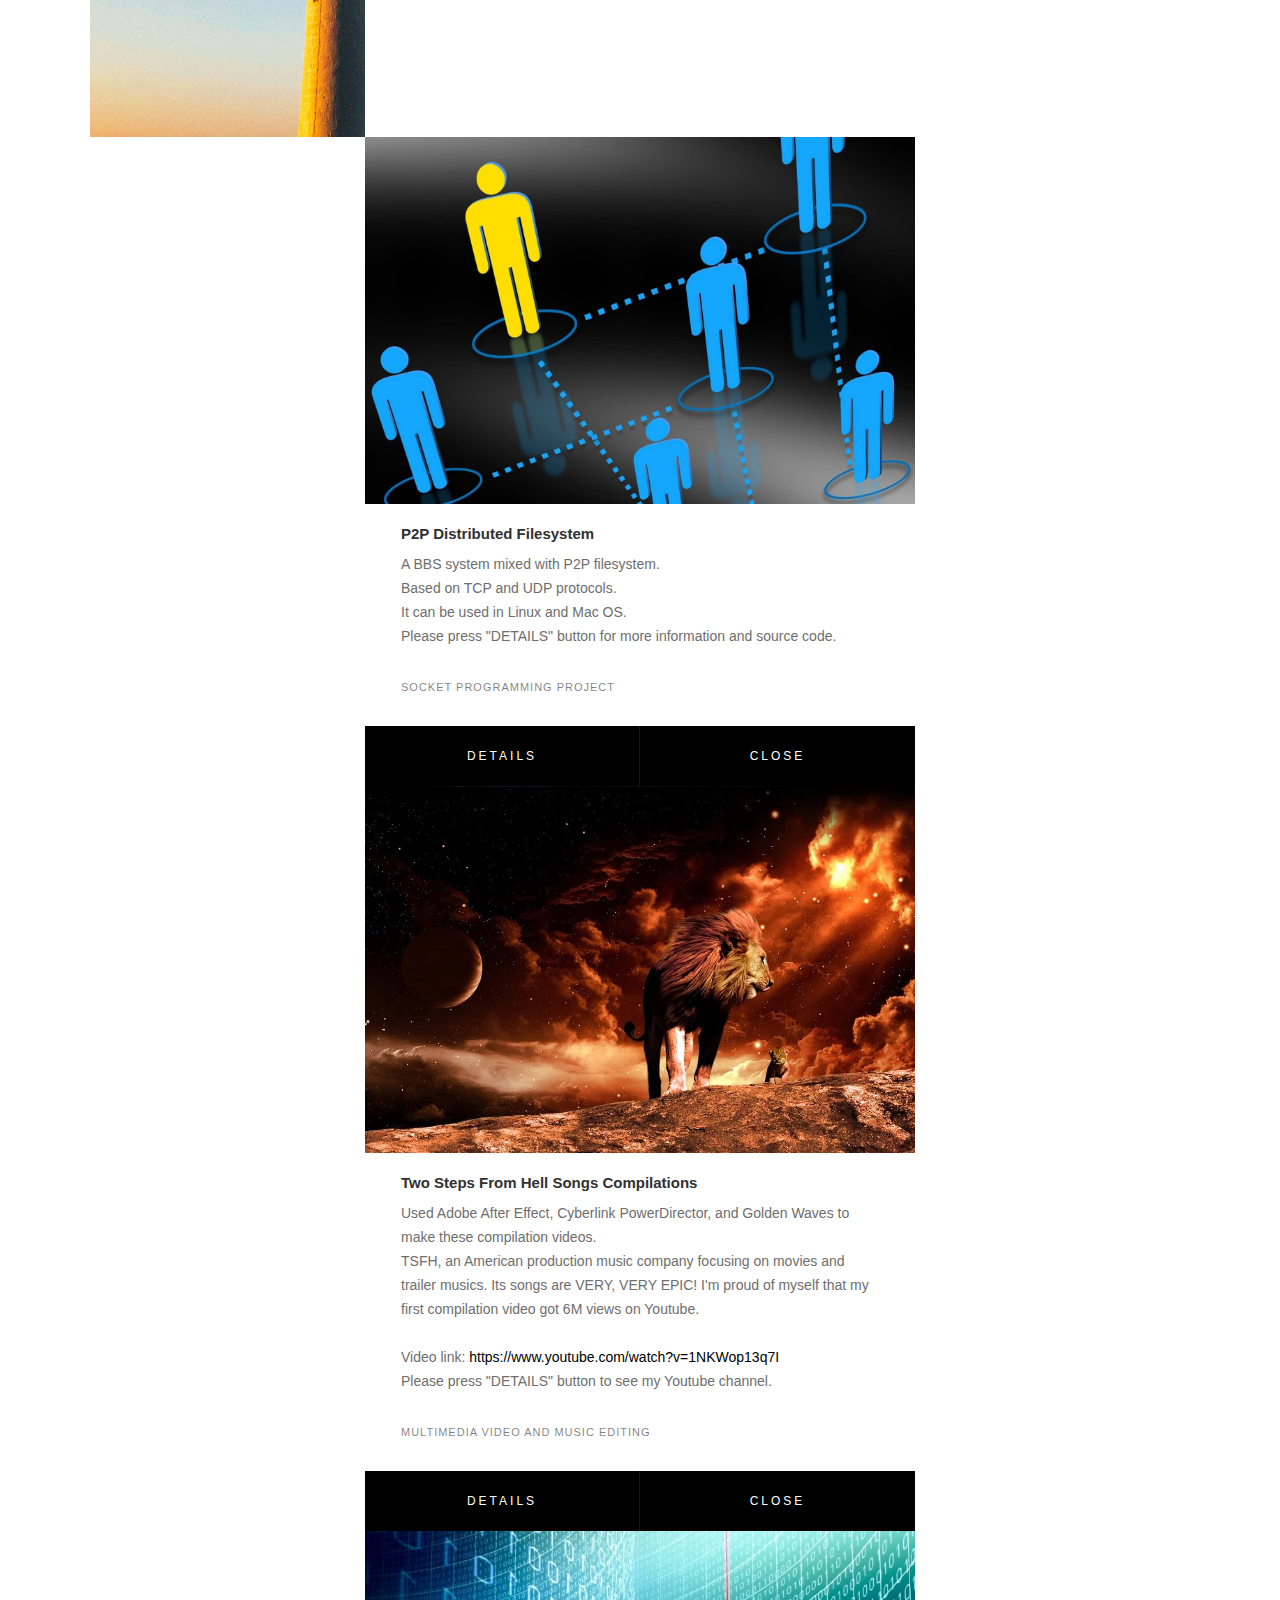
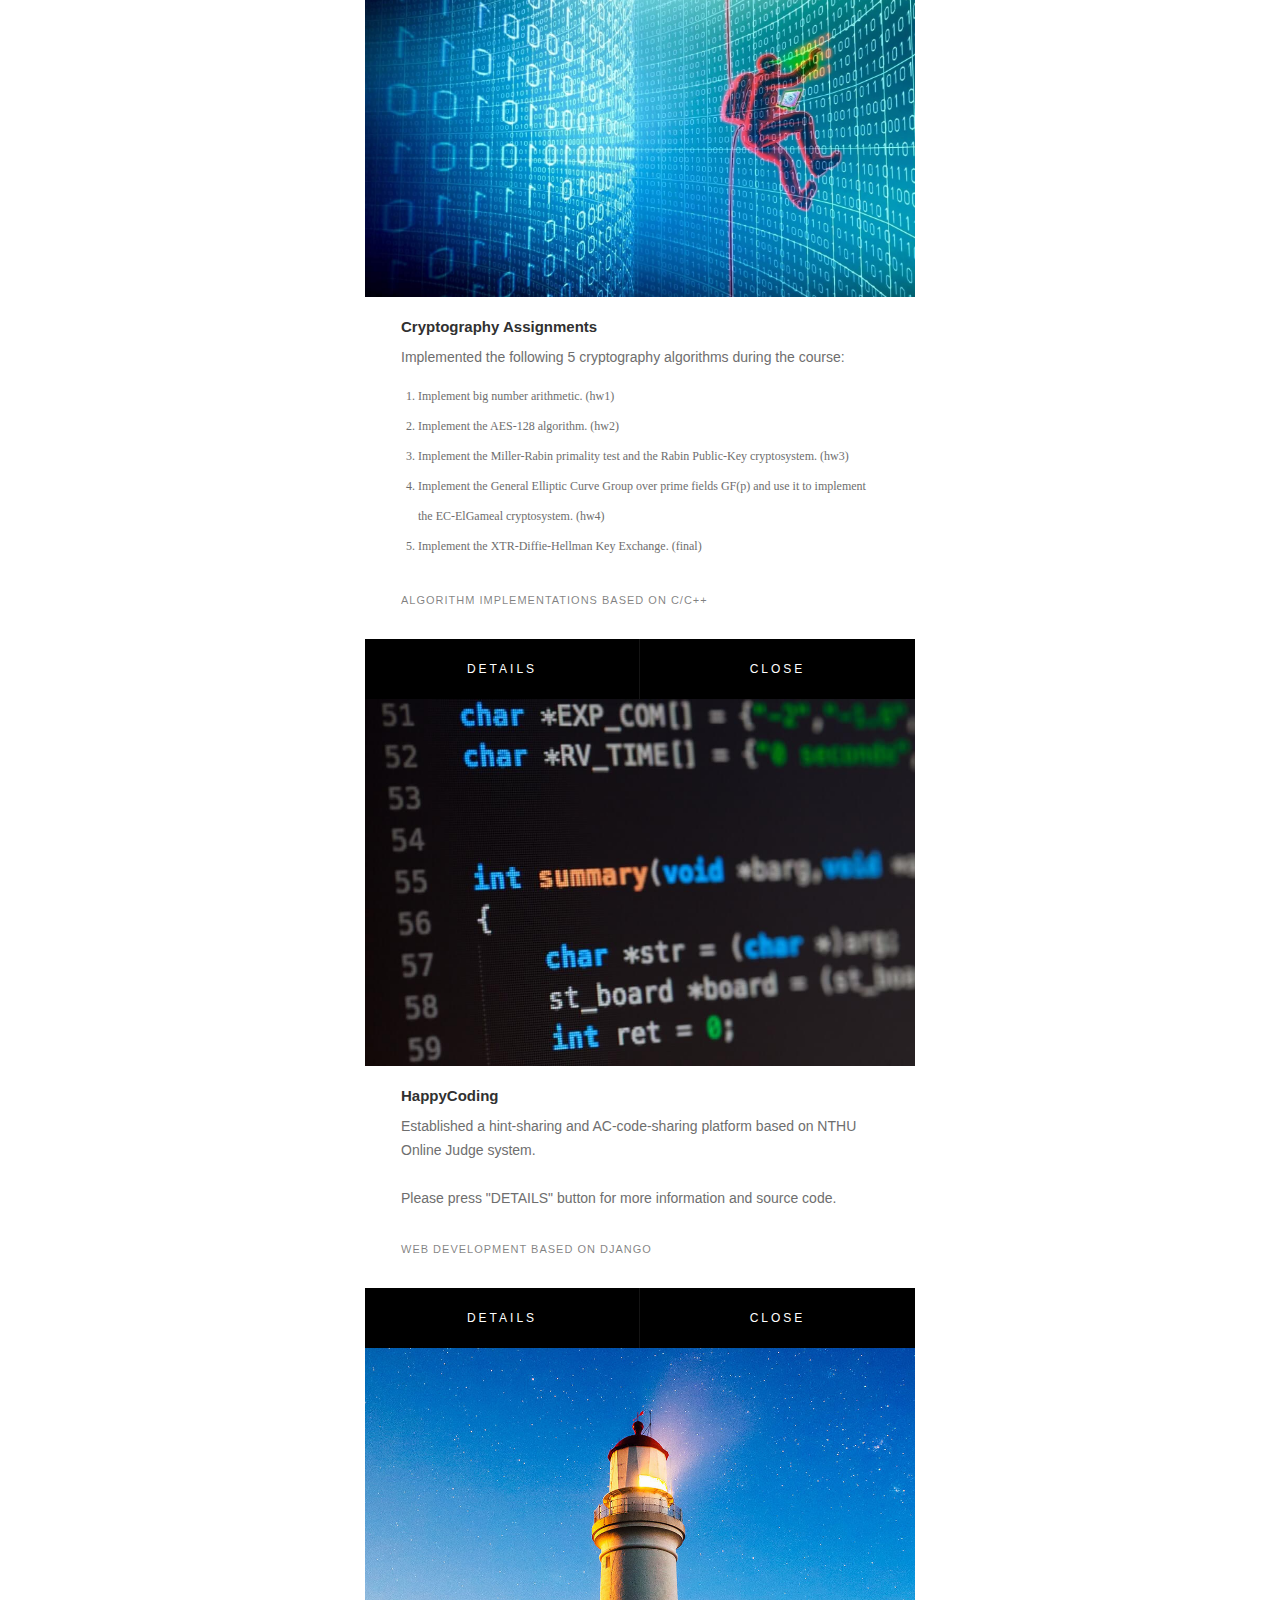
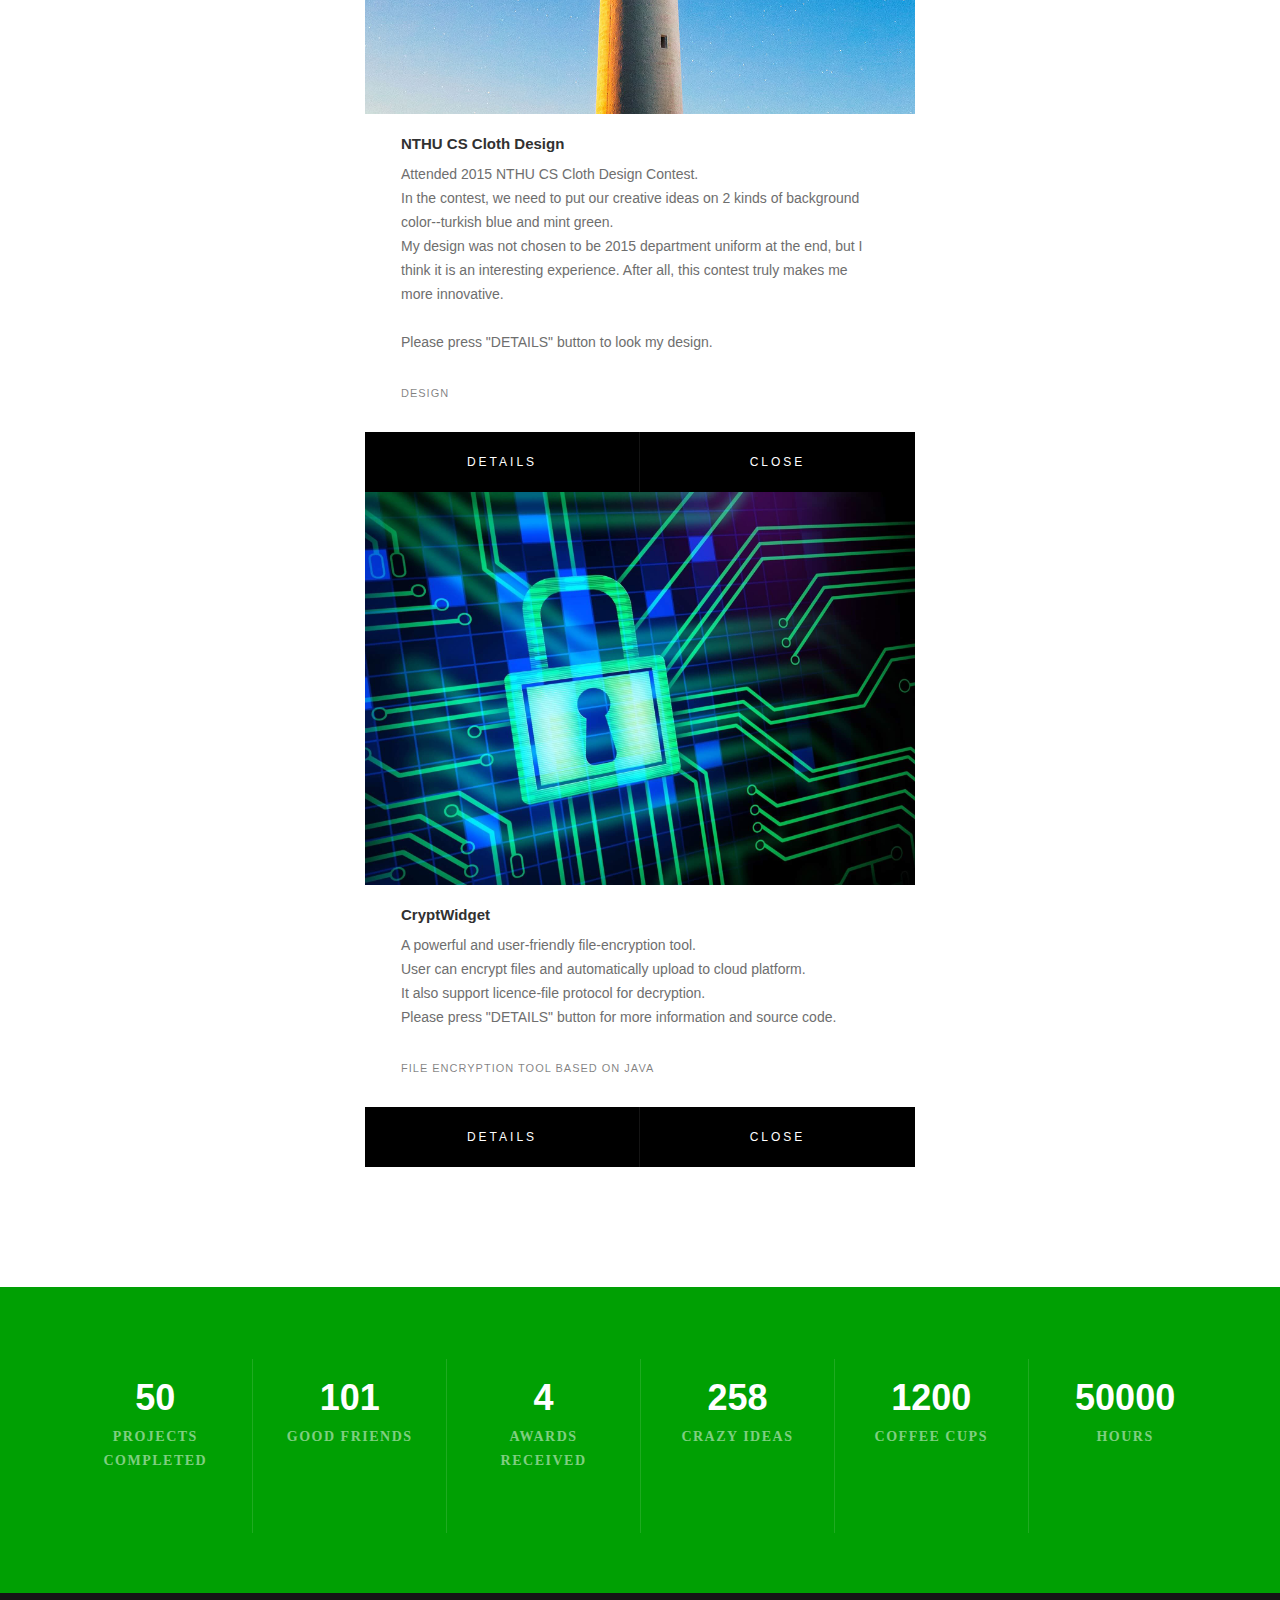
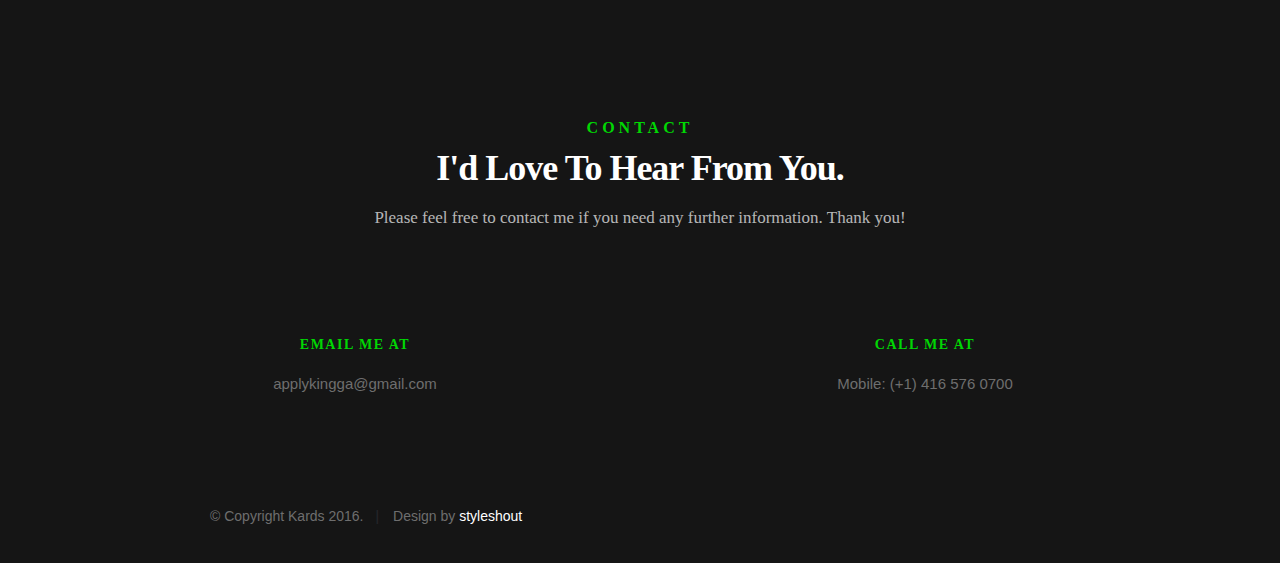
==== commit 11ee712f: "ver5.1: Update email address." ====
--- a/index.html
+++ b/index.html
@@ -156,7 +156,7 @@
                 </li>
                 <li>
                     <strong>Email:</strong>
-                    <span><a href="mailto:gamekingga@gmail.com" target="_top">gamekingga@gmail.com</a></span>
+                    <span><a href="mailto:applykingga@gmail.com" target="_top">applykingga@gmail.com</a></span>
                 </li>
 
             </ul> <!-- /info-list -->
@@ -876,7 +876,7 @@
 
             <h5>Email Me At</h5>
 
-            <p>gamekingga@gmail.com</p>
+            <p>applykingga@gmail.com</p>
 
         </div>
 
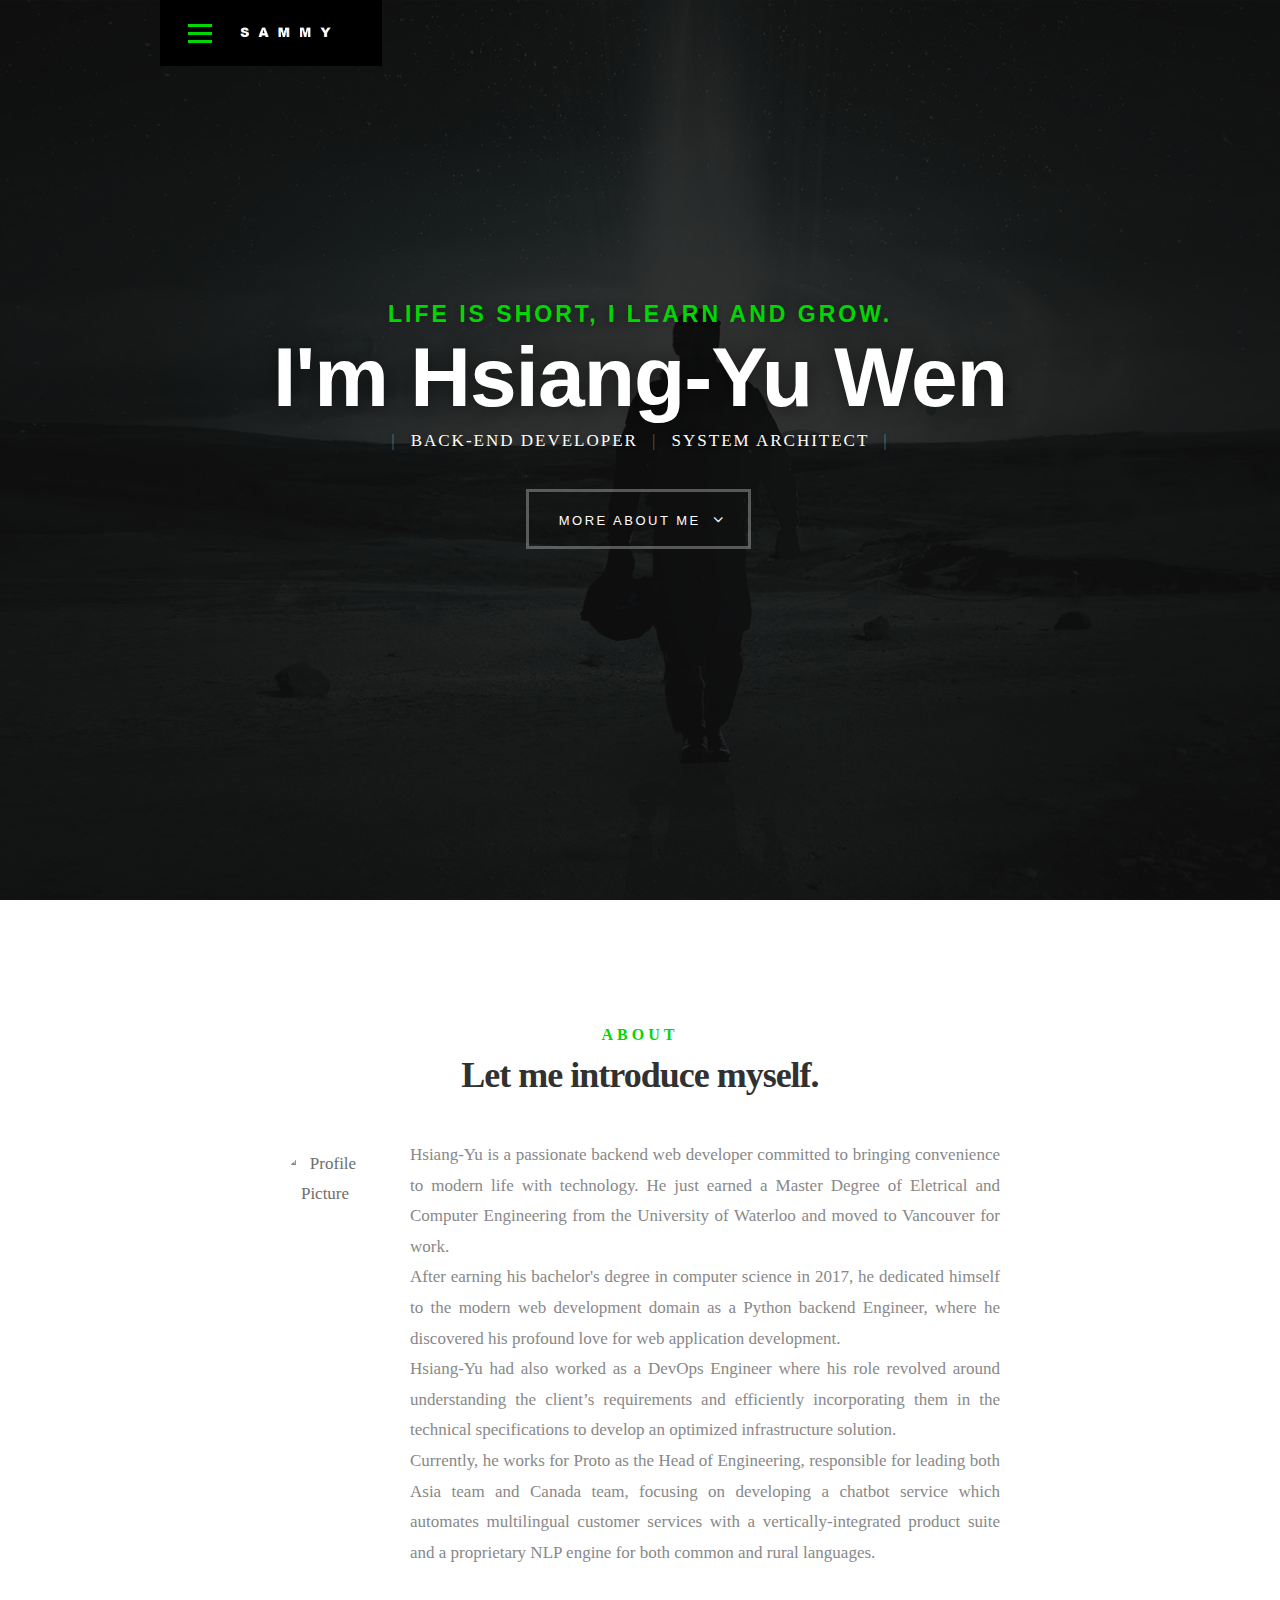
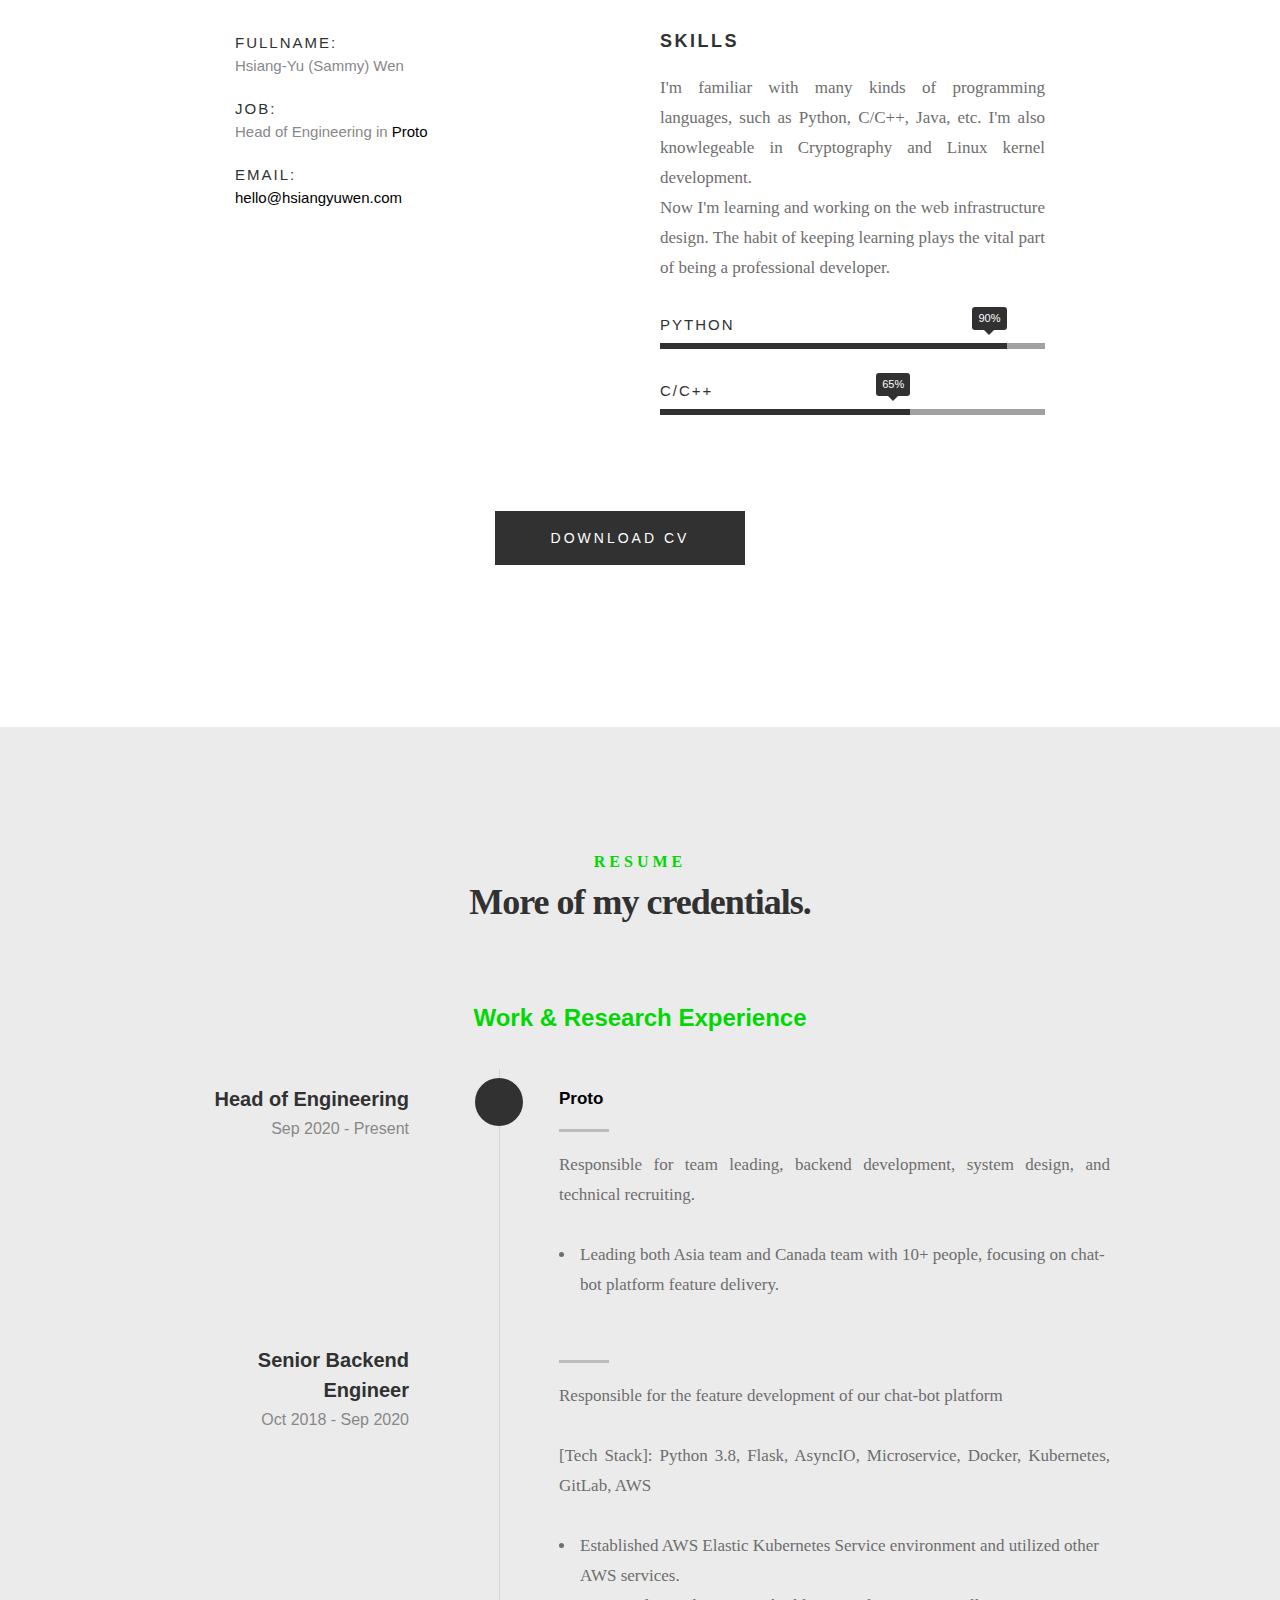
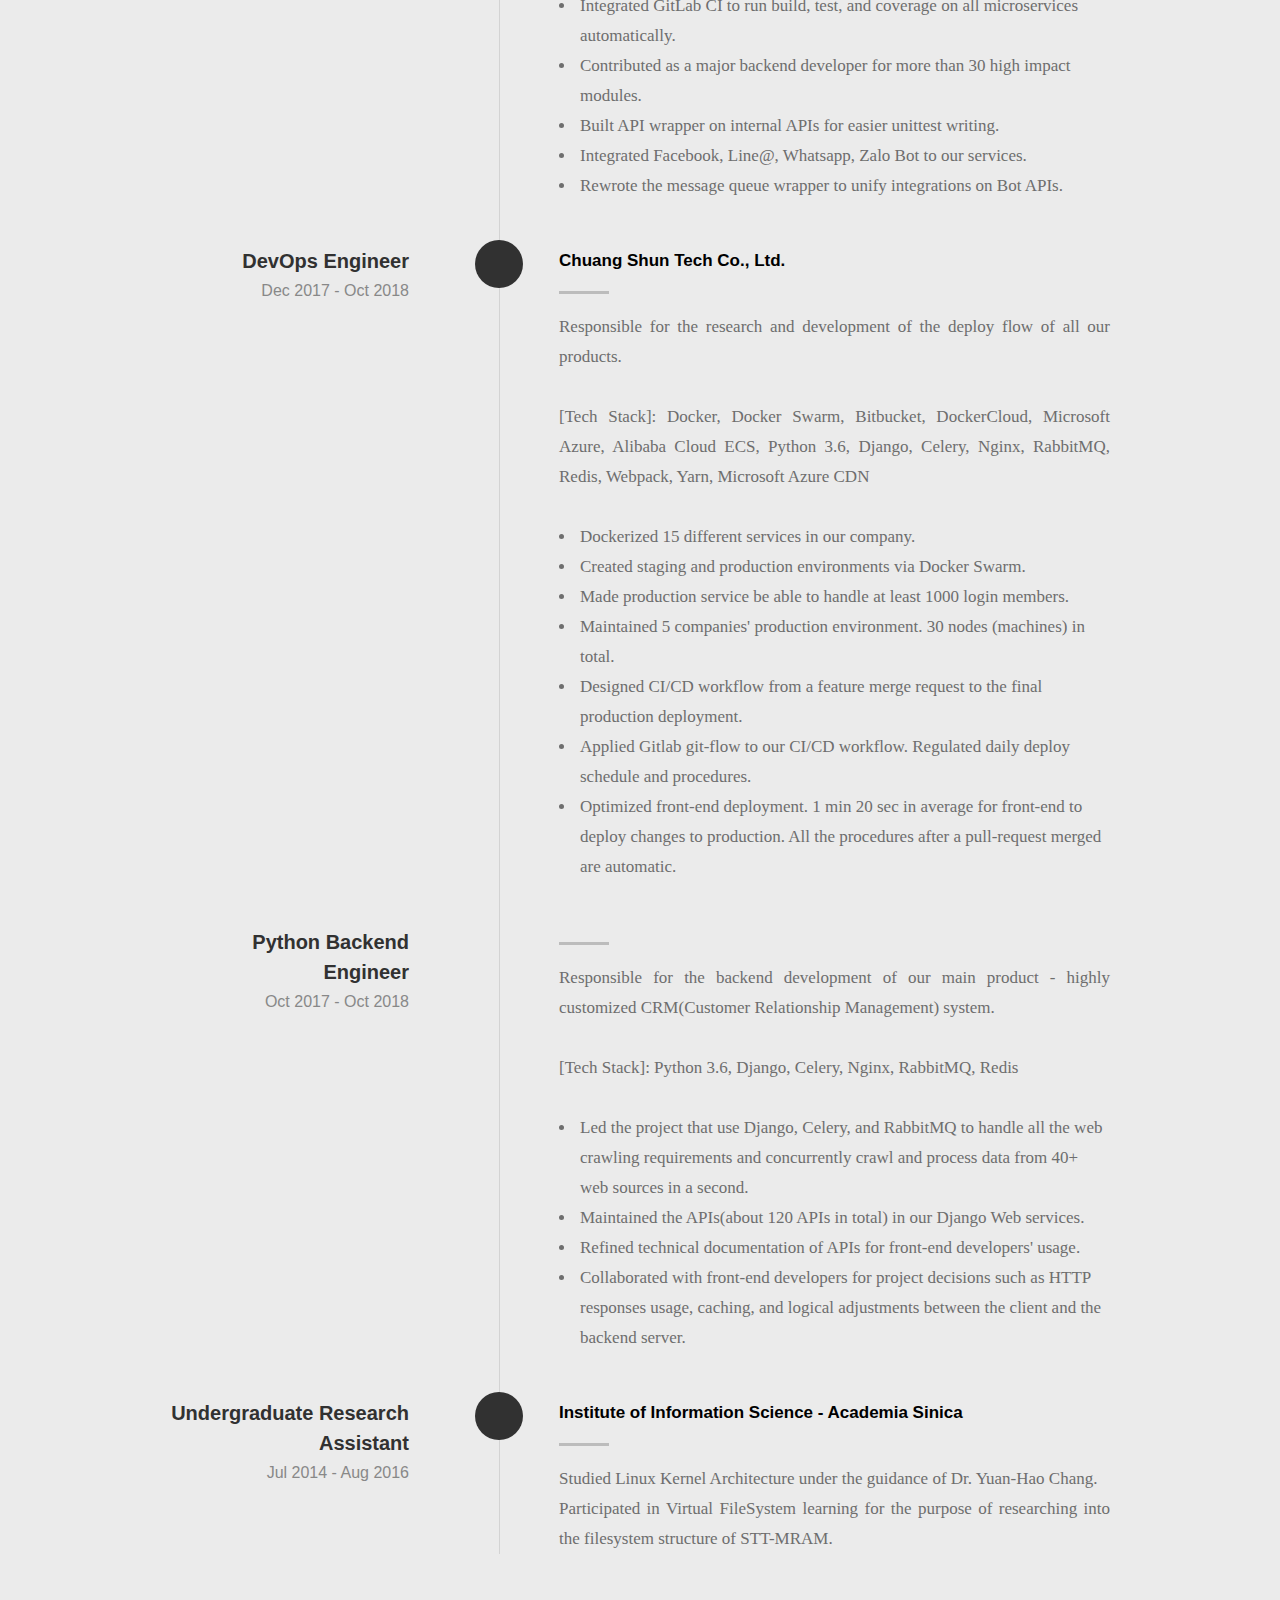
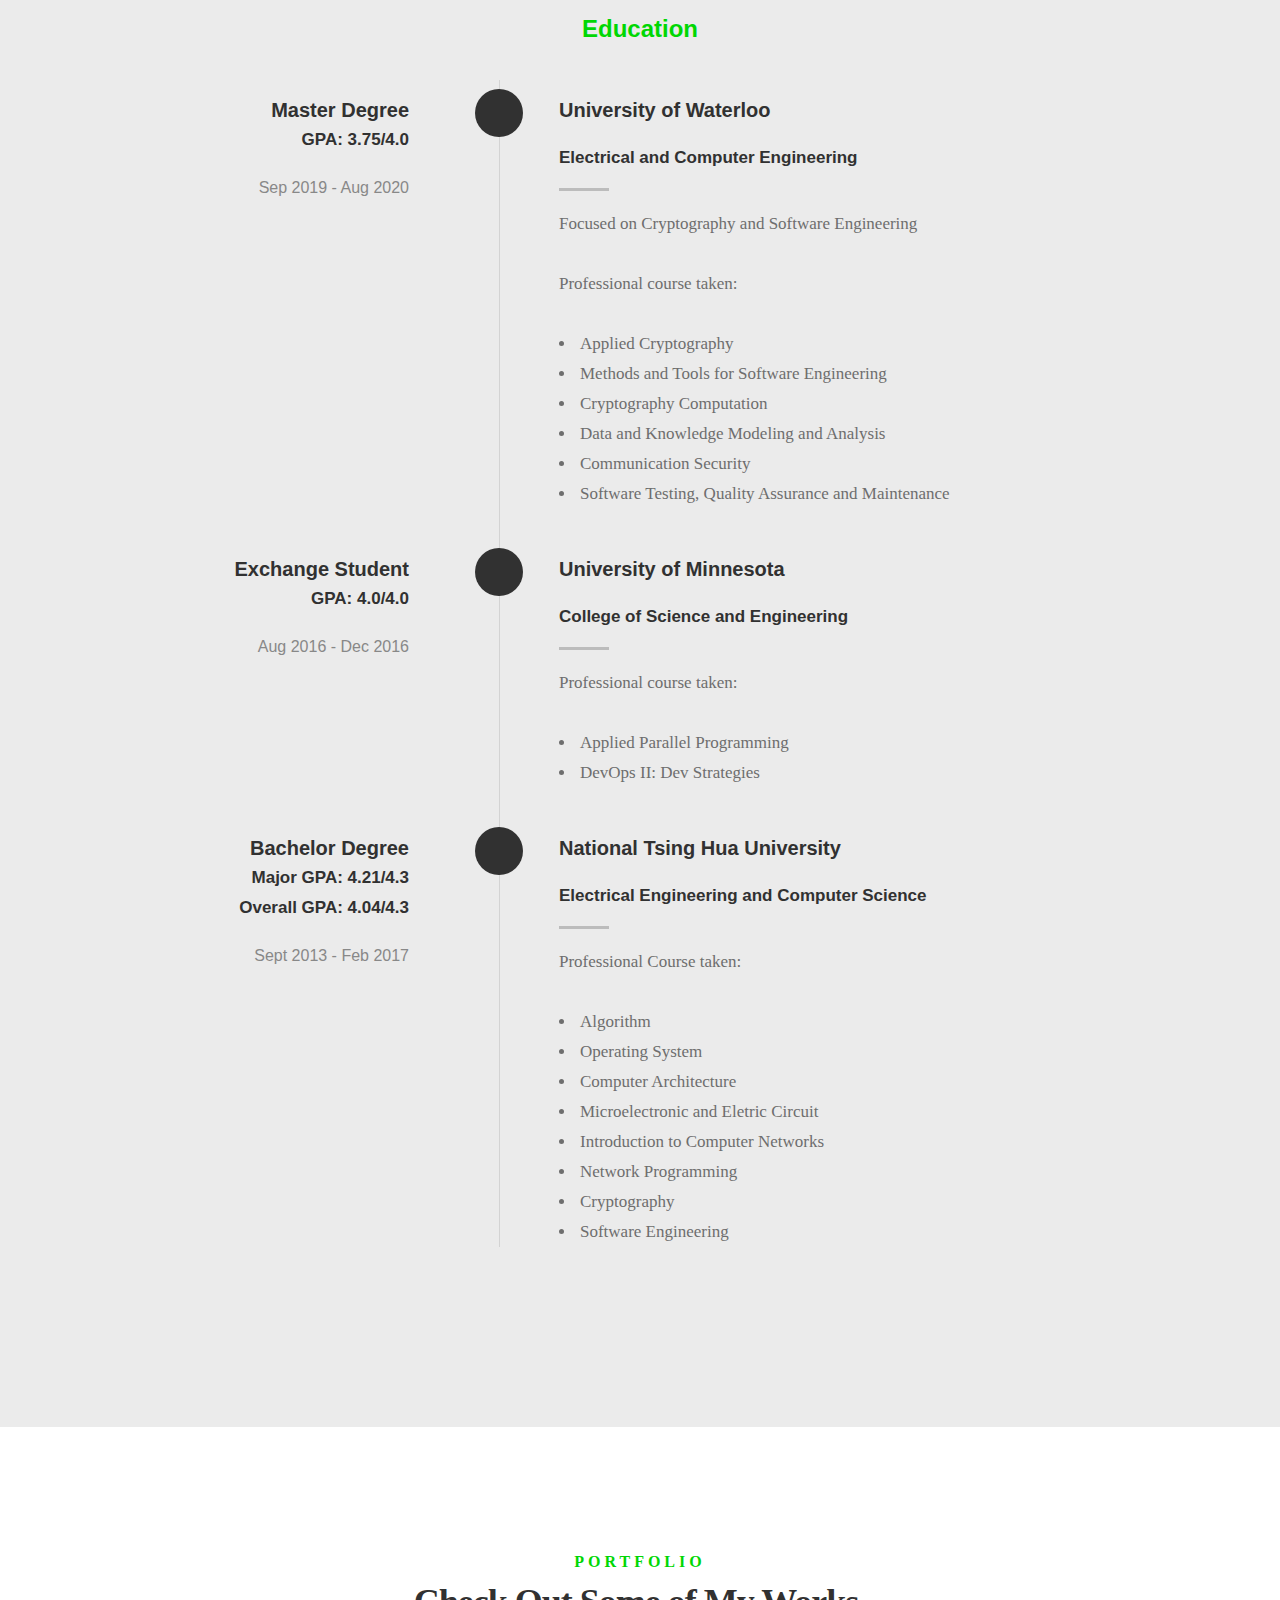
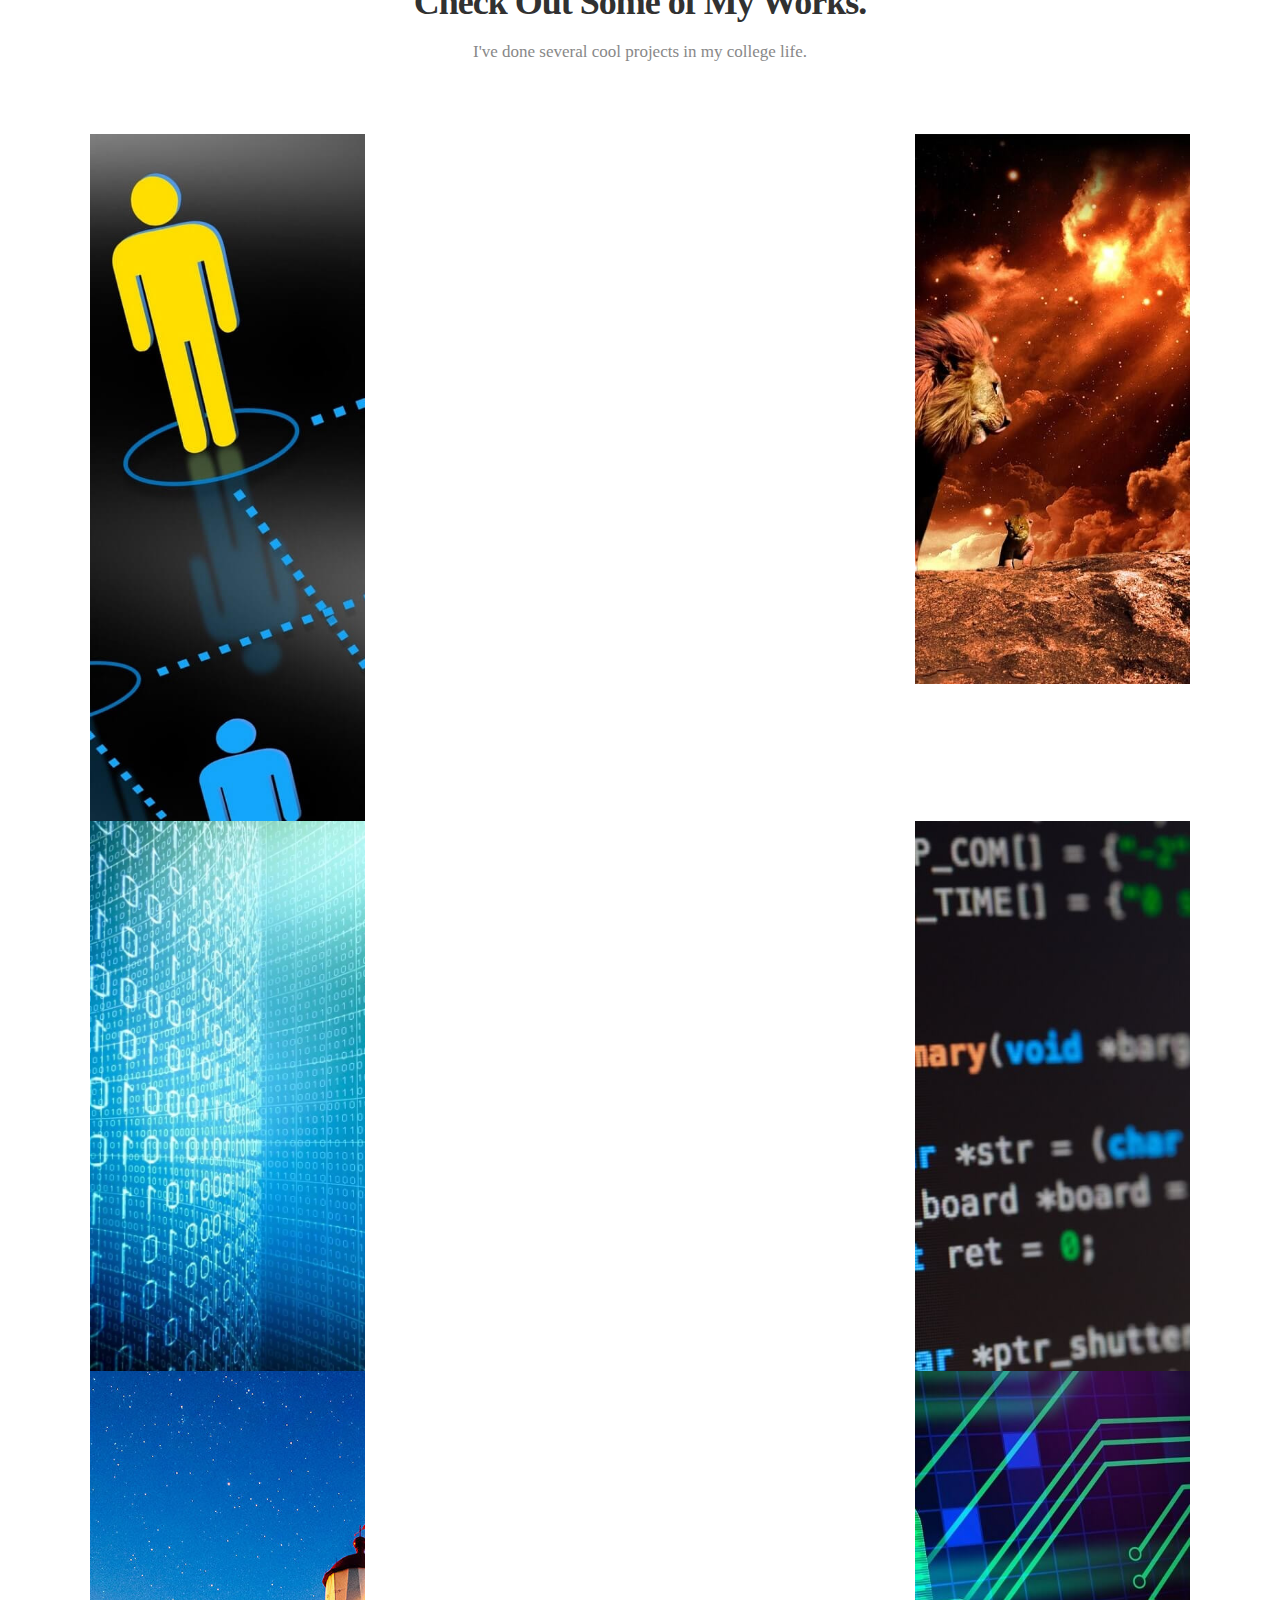
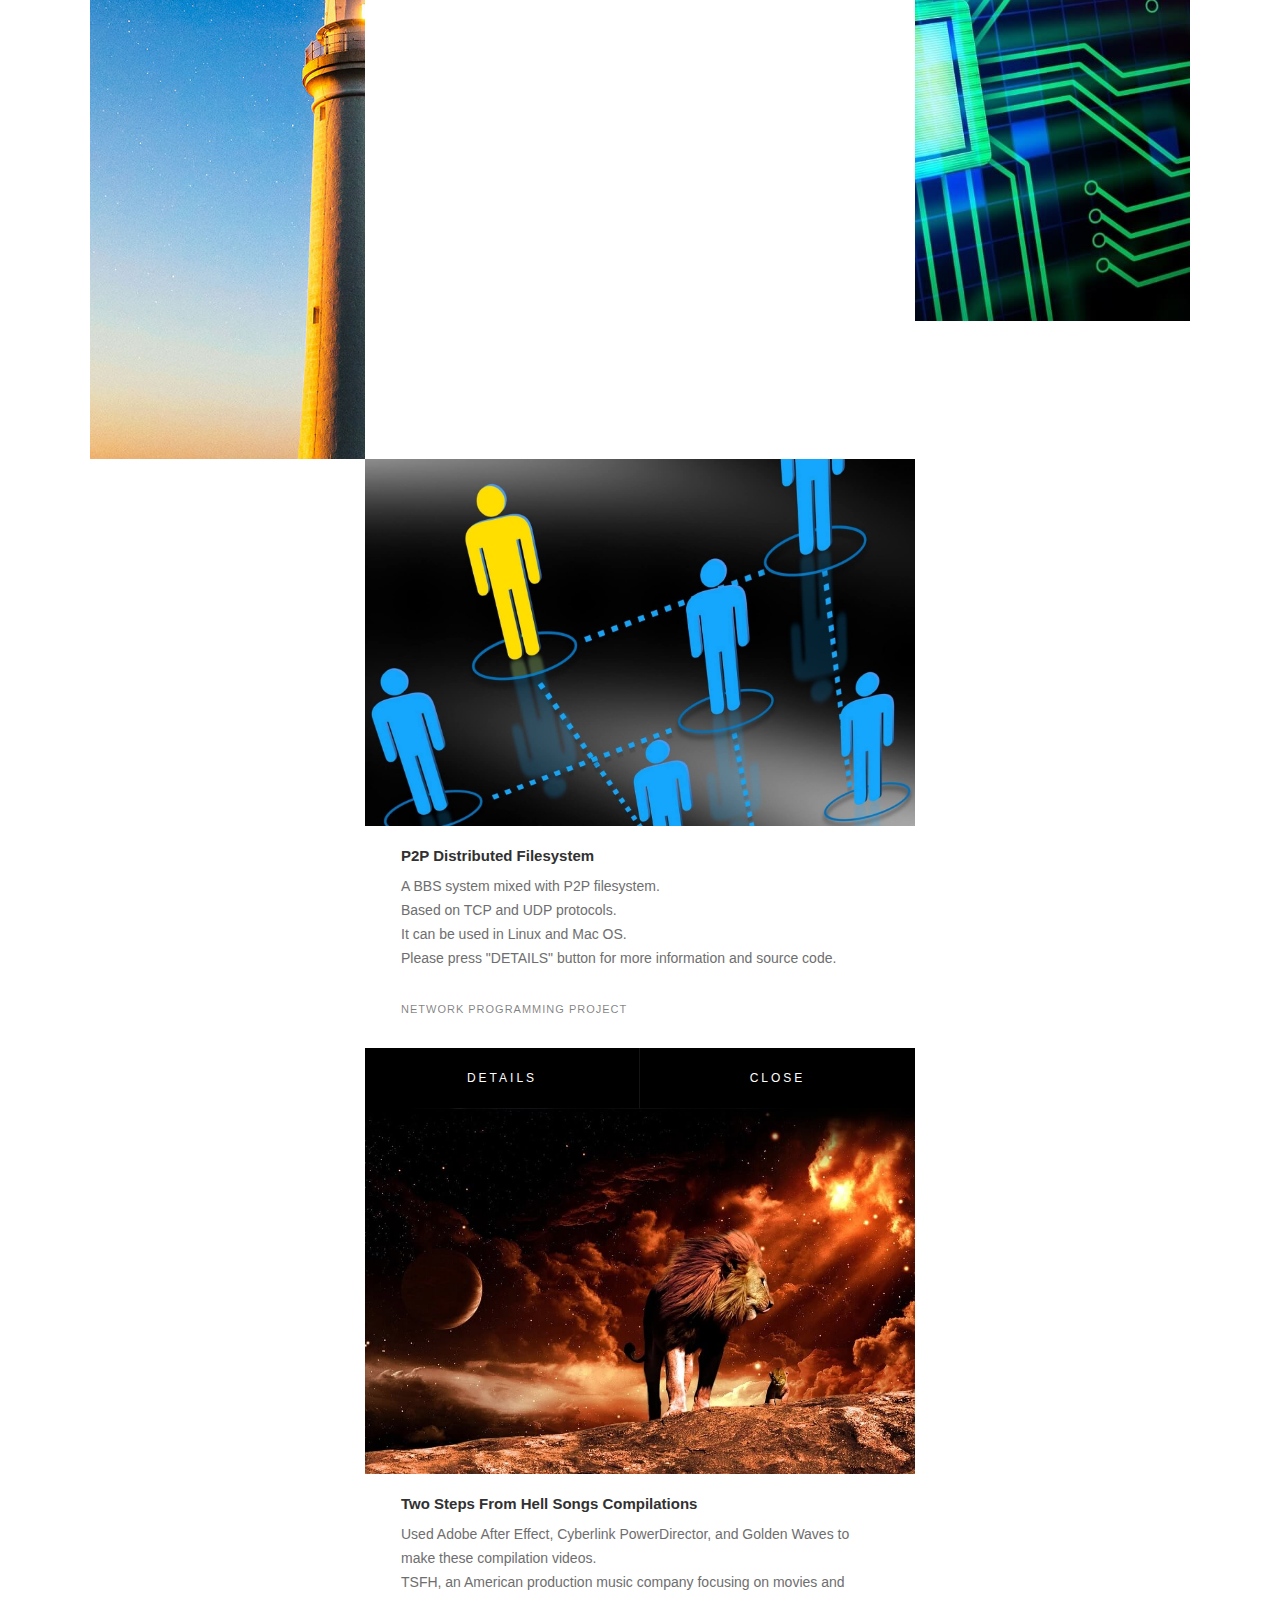
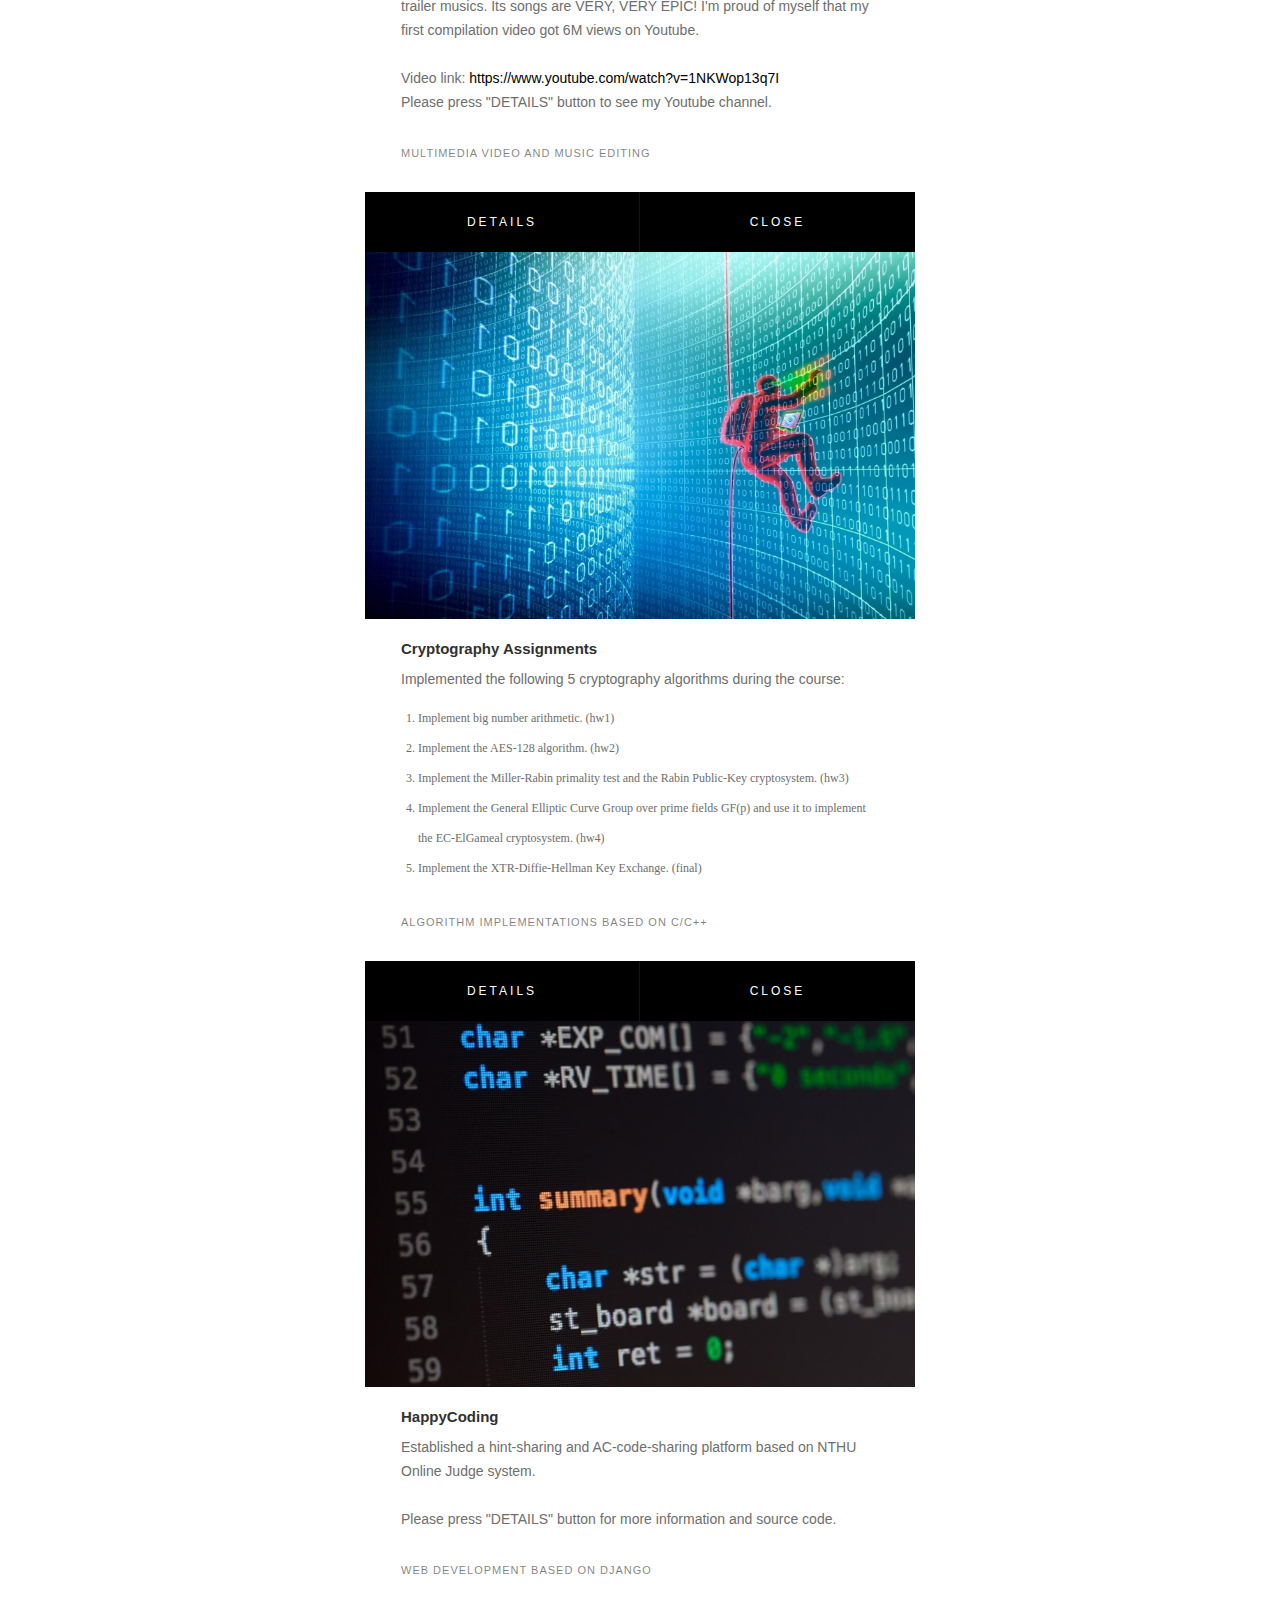
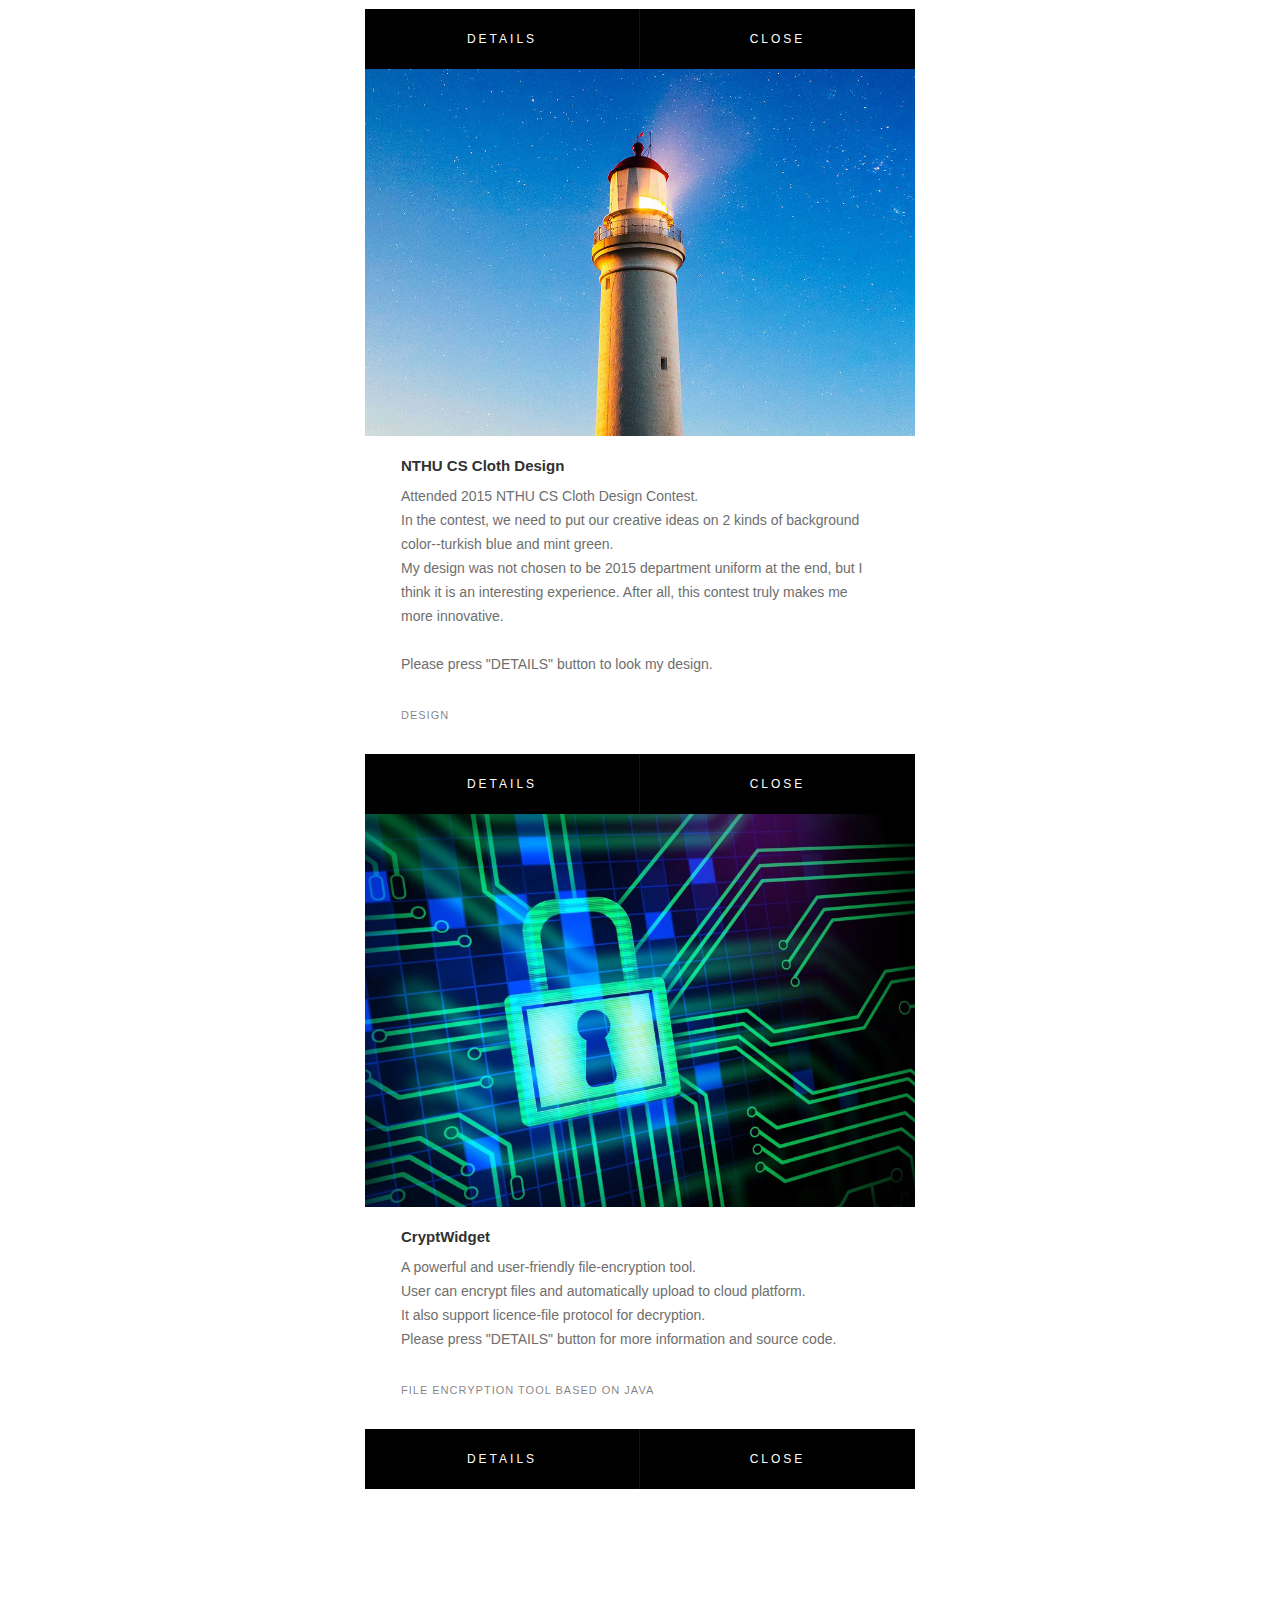
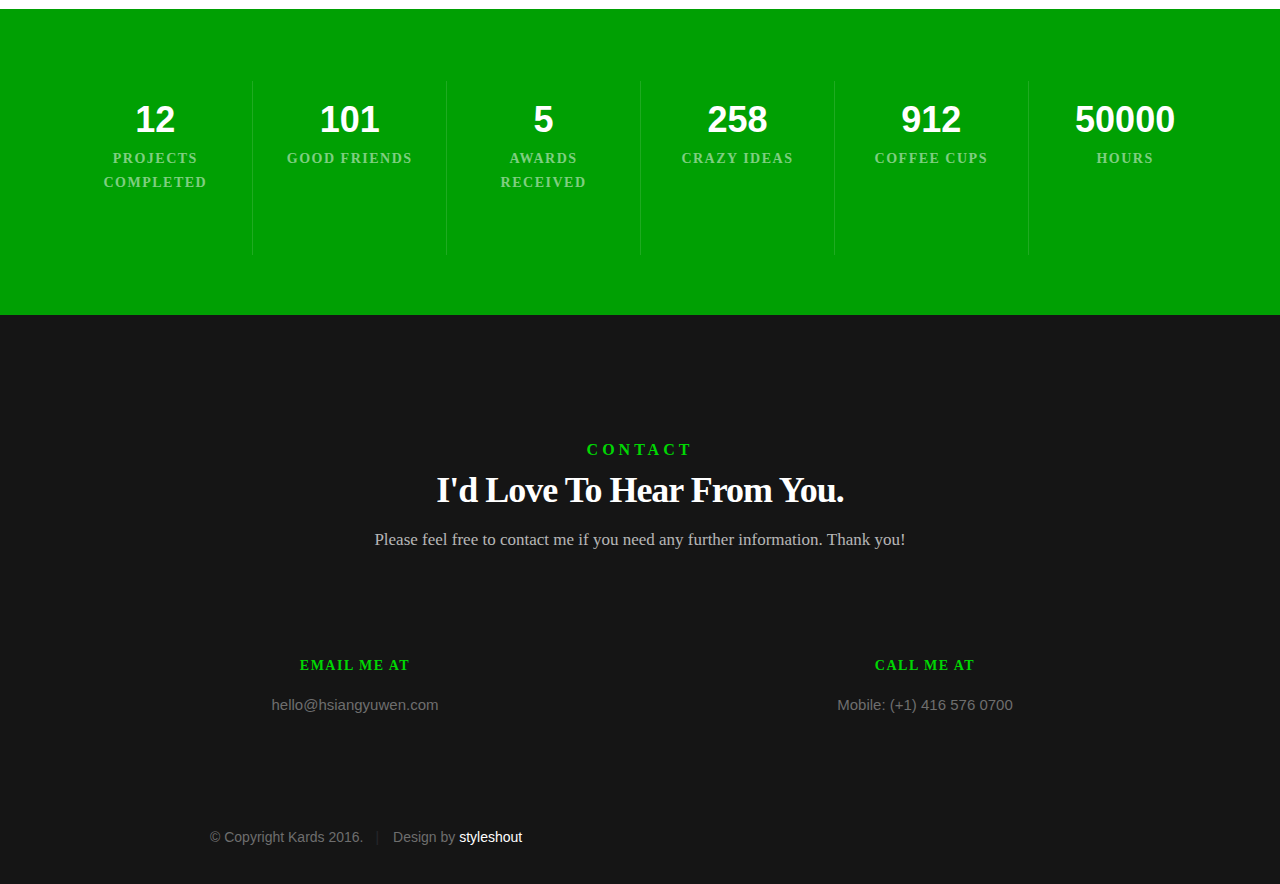
==== commit 6989d07c: "ver6.0: Update Home, About, Resume, Portfolio, Contact. Update favicon." ====
--- a/index.html
+++ b/index.html
@@ -111,9 +111,10 @@
                 <img src="images/profile-pic.jpg" alt="Profile Picture">
 
                 <p class="lead" style="text-align: justify;">
-                    Hsiang-Yu Wen is a site reliability enthusiast, with the professional skills in 
-                    Python web development. He is recently studying in University of Waterloo as a 
-                    Master Student of Eletrical and Computer Engineering. 
+                    Hsiang-Yu is a passionate backend web developer committed to bringing convenience to modern life with technology.
+                    He just earned a Master Degree of Eletrical and Computer Engineering from the University of Waterloo 
+                    and moved to Vancouver for work.
+                    <br>
                     After earning his bachelor's degree in computer science in 2017, 
                     he dedicated himself to the modern web development domain as a Python backend Engineer, 
                     where he discovered his profound love for web application development.
@@ -123,11 +124,11 @@
                     incorporating them in the technical specifications to develop an optimized 
                     infrastructure solution.
                     <br>
-                    Currently, he works for Proto as a Senior Backend Engineer, 
-                    responsible for developing a chatbot project which automate multilingual 
+                    Currently, he works for Proto as the Head of Engineering, 
+                    responsible for leading both Asia team and Canada team,
+                    focusing on developing a chatbot service which automates multilingual 
                     customer services with a vertically-integrated product suite and 
-                    a proprietary NLP engine for Chinese, Tagalog, Vietnamese, Japanese, and 
-                    other languages.
+                    a proprietary NLP engine for both common and rural languages.
                 </p>
             </div>
 
@@ -147,16 +148,12 @@
                     <span>Hsiang-Yu (Sammy) Wen</span>
                 </li>
                 <li>
-                    <strong>Birth Date:</strong>
-                    <span>Feb 3, 1995</span>
-                </li>
-                <li>
                     <strong>Job:</strong>
-                    <span>System Architect in <a style="text-decoration: none" href="https://www.proto.cx/?locale=en_us"> Proto</a> (formerly Sinitic Inc.)</span>
+                    <span>Head of Engineering in <a style="text-decoration: none" href="https://www.proto.cx/?locale=en_us"> Proto</a></span>
                 </li>
                 <li>
                     <strong>Email:</strong>
-                    <span><a href="mailto:applykingga@gmail.com" target="_top">applykingga@gmail.com</a></span>
+                    <span><a href="mailto:hello@hsiangyuwen.com" target="_top">hello@hsiangyuwen.com</a></span>
                 </li>
 
             </ul> <!-- /info-list -->
@@ -175,7 +172,7 @@
                     Now I'm learning and working on the web 
                     infrastructure design. The habit of keeping 
                     learning plays the vital part of being a 
-                    professional programmer.
+                    professional developer.
                 </p>
 
                 <ul class="skill-bars">
@@ -244,25 +241,49 @@
                     </div>
 
                     <div class="timeline-header">
-                        <h3>System Architect & Senior Backend Engineer</h3>
-                        <p>Oct 2018 - Present</p>
+                        <h3>Head of Engineering</h3>
+                        <p>Sep 2020 - Present</p>
                     </div>
 
                     <div class="timeline-content">
                         <h4>
-                            <a target="_blank" href="https://www.proto.cx/?locale=en_us">Proto</a><br/>
-                            (Formerly Sinitic Inc.)
+                            <a target="_blank" href="https://www.proto.cx/?locale=en_us">Proto</a>
                         </h4>
                         <p style="text-align: justify;">
-                            Responsible for feature development of chat-bot platform, including EDIT (BotEditor), CHAT (ChatCenter), TRACK (CaseManager), etc.<br>
+                            Responsible for team leading, backend development, system design, and technical recruiting.<br>
+                            <ul>
+                                <li>Leading both Asia team and Canada team with 10+ people, focusing on chat-bot platform feature delivery.</li>
+                            </ul>
+                        </p>
+                    </div>
+
+                </div> <!-- /timeline-block -->
+
+                <div class="timeline-block">
+                    
+                    <!-- <div class="timeline-ico">
+                        <i class="icon-briefcase"></i>
+                    </div> -->
+
+                    <div class="timeline-header">
+                        <h3>Senior Backend Engineer</h3>
+                        <p>Oct 2018 - Sep 2020</p>
+                    </div>
+
+                    <div class="timeline-content">
+                        <h4>
+                            <!-- <a target="_blank" href="https://www.proto.cx/?locale=en_us">Proto</a> -->
+                        </h4>
+                        <p style="text-align: justify;">
+                            Responsible for the feature development of our chat-bot platform<br>
                             <br>
-                            [Tech Stack]: Python 3.6, Flask, Microservice, Docker, Kubernetes, GitLab CI, Amazon Web Service, Google Cloud Platform<br>
+                            [Tech Stack]: Python 3.8, Flask, AsyncIO, Microservice, Docker, Kubernetes, GitLab, AWS<br>
                             <ul>
                                 <li>Established AWS Elastic Kubernetes Service environment and utilized other AWS services.</li>
-                                <li>Worked on more than 40 features/APIs of EDIT and CHAT.</li>
-                                <li>Implemented GitLab CI to run build-test, pytest, and coverage automatically.</li>
+                                <li>Integrated GitLab CI to run build, test, and coverage on all microservices automatically.</li>
+                                <li>Contributed as a major backend developer for more than 30 high impact modules.</li>
                                 <li>Built API wrapper on internal APIs for easier unittest writing.</li>
-                                <li>Integrated Facebook, Telegram, Line@ Bot API to CHAT.</li>
+                                <li>Integrated Facebook, Line@, Whatsapp, Zalo Bot to our services.</li>
                                 <li>Rewrote the message queue wrapper to unify integrations on Bot APIs.</li>
                             </ul>
                         </p>
@@ -284,15 +305,15 @@
                     <div class="timeline-content">
                         <h4><a target="_blank" href="http://unnotech.com/">Chuang Shun Tech Co., Ltd.</a></h4>
                         <p style="text-align: justify;">
-                            Responsible for the research and development of the deploy flow of all the products in our company.<br>
+                            Responsible for the research and development of the deploy flow of all our products.<br>
                             <br>
-                            [Tech Stack]: Docker, Docker Swarm, Bitbucket, DockerCloud, Microsoft Azure, Alibaba Cloud ECS, Python 3.6, Django, Celery, Nginx, RabbitMQ, Redis, Vue.js, Webpack, Yarn, Microsoft Azure CDN<br>
+                            [Tech Stack]: Docker, Docker Swarm, Bitbucket, DockerCloud, Microsoft Azure, Alibaba Cloud ECS, Python 3.6, Django, Celery, Nginx, RabbitMQ, Redis, Webpack, Yarn, Microsoft Azure CDN<br>
                             <ul>
-                                <li>Dockerized all the products in our company.</li>
+                                <li>Dockerized 15 different services in our company.</li>
                                 <li>Created staging and production environments via Docker Swarm.</li>
                                 <li>Made production service be able to handle at least 1000 login members.</li>
-                                <li>Maintained 5 companies' production environment. 30 machines in total.</li>
-                                <li>Designed CI/CD workflow. (From single feature pull request to production deployment.)</li>
+                                <li>Maintained 5 companies' production environment. 30 nodes (machines) in total.</li>
+                                <li>Designed CI/CD workflow from a feature merge request to the final production deployment.</li>
                                 <li>Applied Gitlab git-flow to our CI/CD workflow. Regulated daily deploy schedule and procedures.</li>
                                 <li>Optimized front-end deployment. 1 min 20 sec in average for front-end to deploy changes to production. All the procedures after a pull-request merged are automatic.</li>
                             </ul>
@@ -320,9 +341,9 @@
                             <br>
                             [Tech Stack]: Python 3.6, Django, Celery, Nginx, RabbitMQ, Redis<br>
                             <ul>
-                                <li>Led the project that handles all the web crawling requirements. Made our system be able to concurrently crawl and process data from 40+ web sources in a second.</li>
-                                <li>Maintained the APIs(120 APIs in total) between the client and our server.</li>
-                                <li>Wrote technical API docs for front-end developers' usage.</li>
+                                <li>Led the project that use Django, Celery, and RabbitMQ to handle all the web crawling requirements and concurrently crawl and process data from 40+ web sources in a second.</li>
+                                <li>Maintained the APIs(about 120 APIs in total) in our Django Web services.</li>
+                                <li>Refined technical documentation of APIs for front-end developers' usage.</li>
                                 <li>Collaborated with front-end developers for project decisions such as HTTP responses usage, caching, and logical adjustments between the client and the backend server.</li>
                             </ul>
                         </p>
@@ -375,13 +396,14 @@
 
                     <div class="timeline-header">
                         <h3>Master Degree</h3>
-                        <h4>Overall GPA: 3.7/4.0</h4>
-                        <p>Sep 2019 - Aug 2020 (Expected)</p>
+                        <h4>GPA: 3.75/4.0</h4>
+                        <p>Sep 2019 - Aug 2020</p>
                     </div>
 
                     <div class="timeline-content">
                         <h3>University of Waterloo</h3>
-                        <h4>Electrical and Computer Engineering<br/> - Focused on Cryptography and Software Engineering</h4>
+                        <h4>Electrical and Computer Engineering</h4>
+                        <p>Focused on Cryptography and Software Engineering</p>
                         <p>Professional course taken:
                         <ul>
                             <li>Applied Cryptography</li>
@@ -404,7 +426,7 @@
 
                     <div class="timeline-header">
                         <h3>Exchange Student</h3>
-                        <h4>Overall GPA: 4.0/4.0</h4>
+                        <h4>GPA: 4.0/4.0</h4>
                         <p>Aug 2016 - Dec 2016</p>
                     </div>
 
@@ -491,7 +513,7 @@
                             <div class="folio-item-cell">
                                        <h3 class="folio-title">P2P Distributed Filesystem</h3>
                                          <span class="folio-types">
-                                          Socket Programming Project
+                                          Network Programming Project
                                        </span>
                                    </div>
                          </div>
@@ -594,7 +616,7 @@
                           It can be used in Linux and Mac OS.<br>
                           Please press "DETAILS" button for more information and source code.</p>
 
-                          <div class="categories"><br>Socket Programming Project</div>
+                          <div class="categories"><br>Network Programming Project</div>
                        </div>
 
                      <div class="link-box">
@@ -754,7 +776,7 @@
                         </div>
 
                         <h3 class="stat-count">
-                            50
+                            12
                         </h3>
 
                         <h5 class="stat-title">
@@ -786,7 +808,7 @@
                         </div>
 
                         <h3 class="stat-count">
-                            4
+                            5
                         </h3>
 
                         <h5 class="stat-title">
@@ -818,7 +840,7 @@
                         </div>
 
                         <h3 class="stat-count">
-                            1200
+                            912
                         </h3>
 
                         <h5 class="stat-title">
@@ -876,7 +898,7 @@
 
             <h5>Email Me At</h5>
 
-            <p>applykingga@gmail.com</p>
+            <p>hello@hsiangyuwen.com</p>
 
         </div>
 
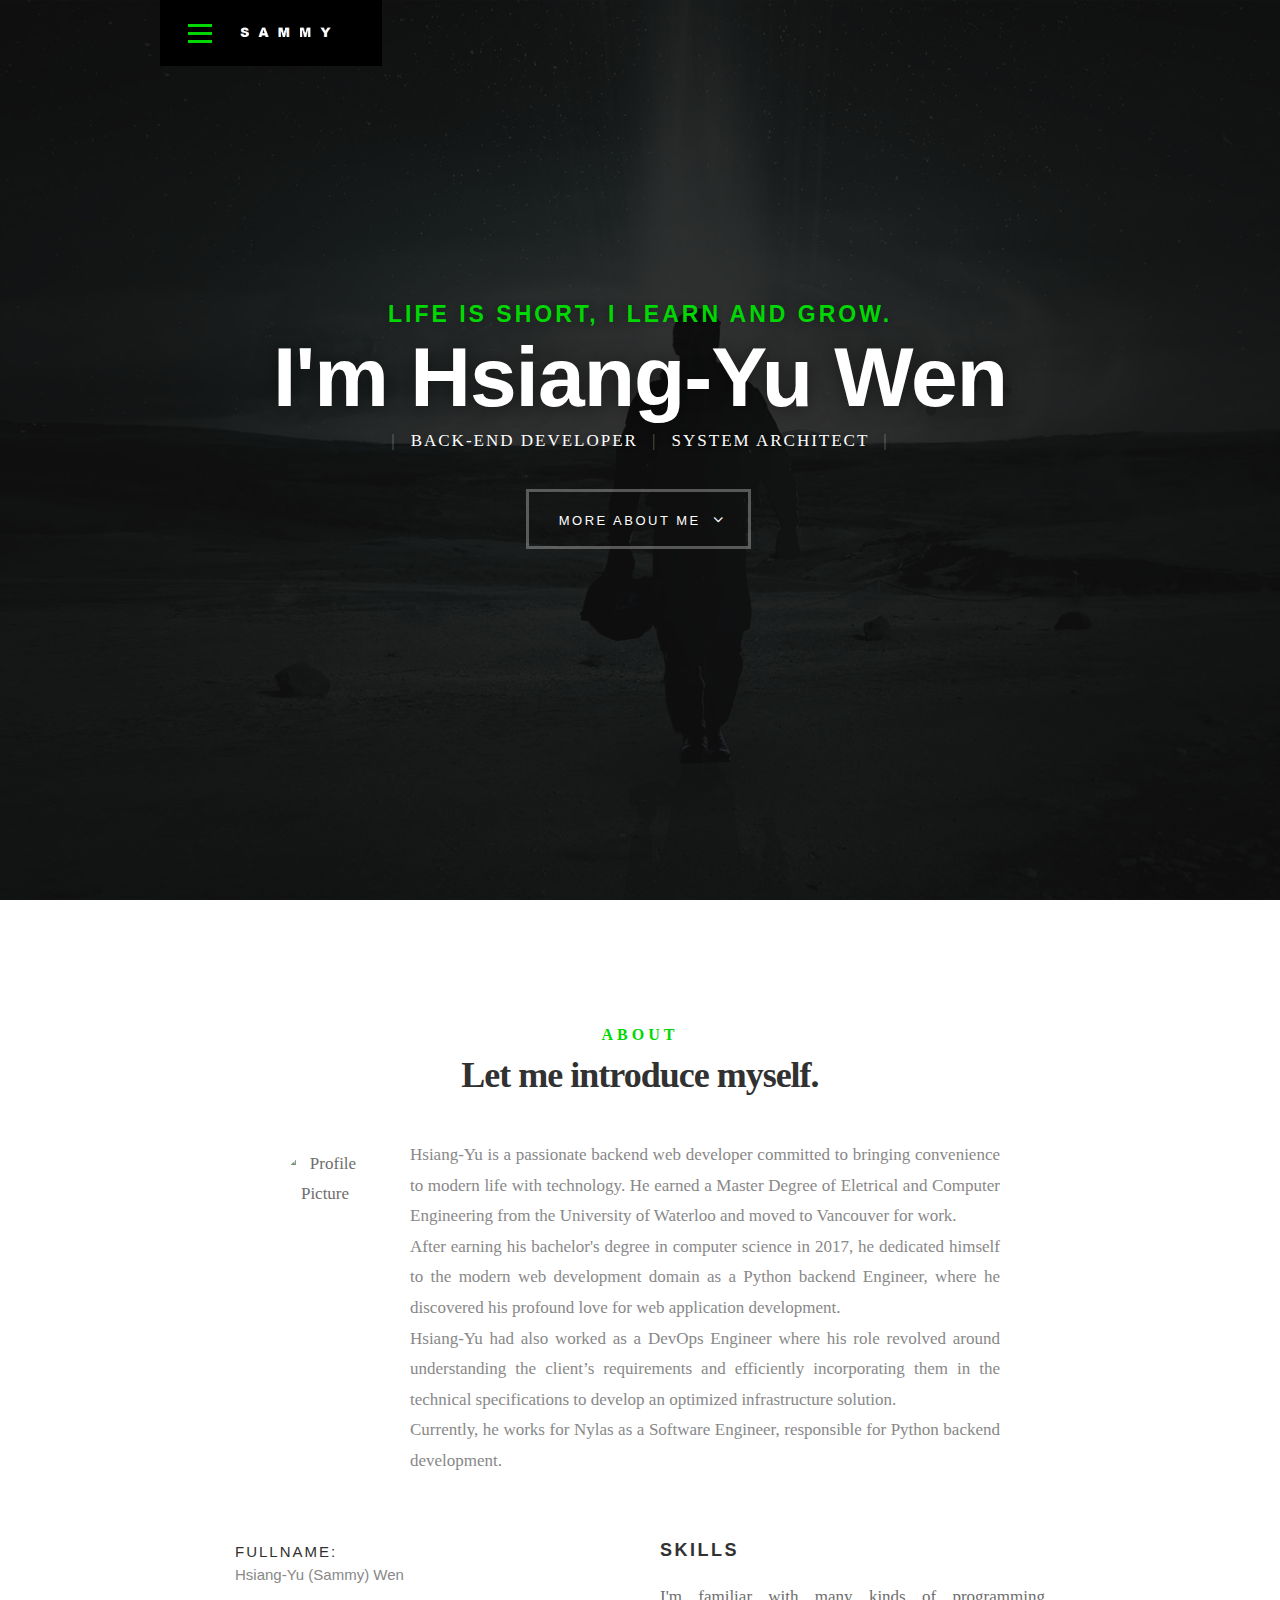
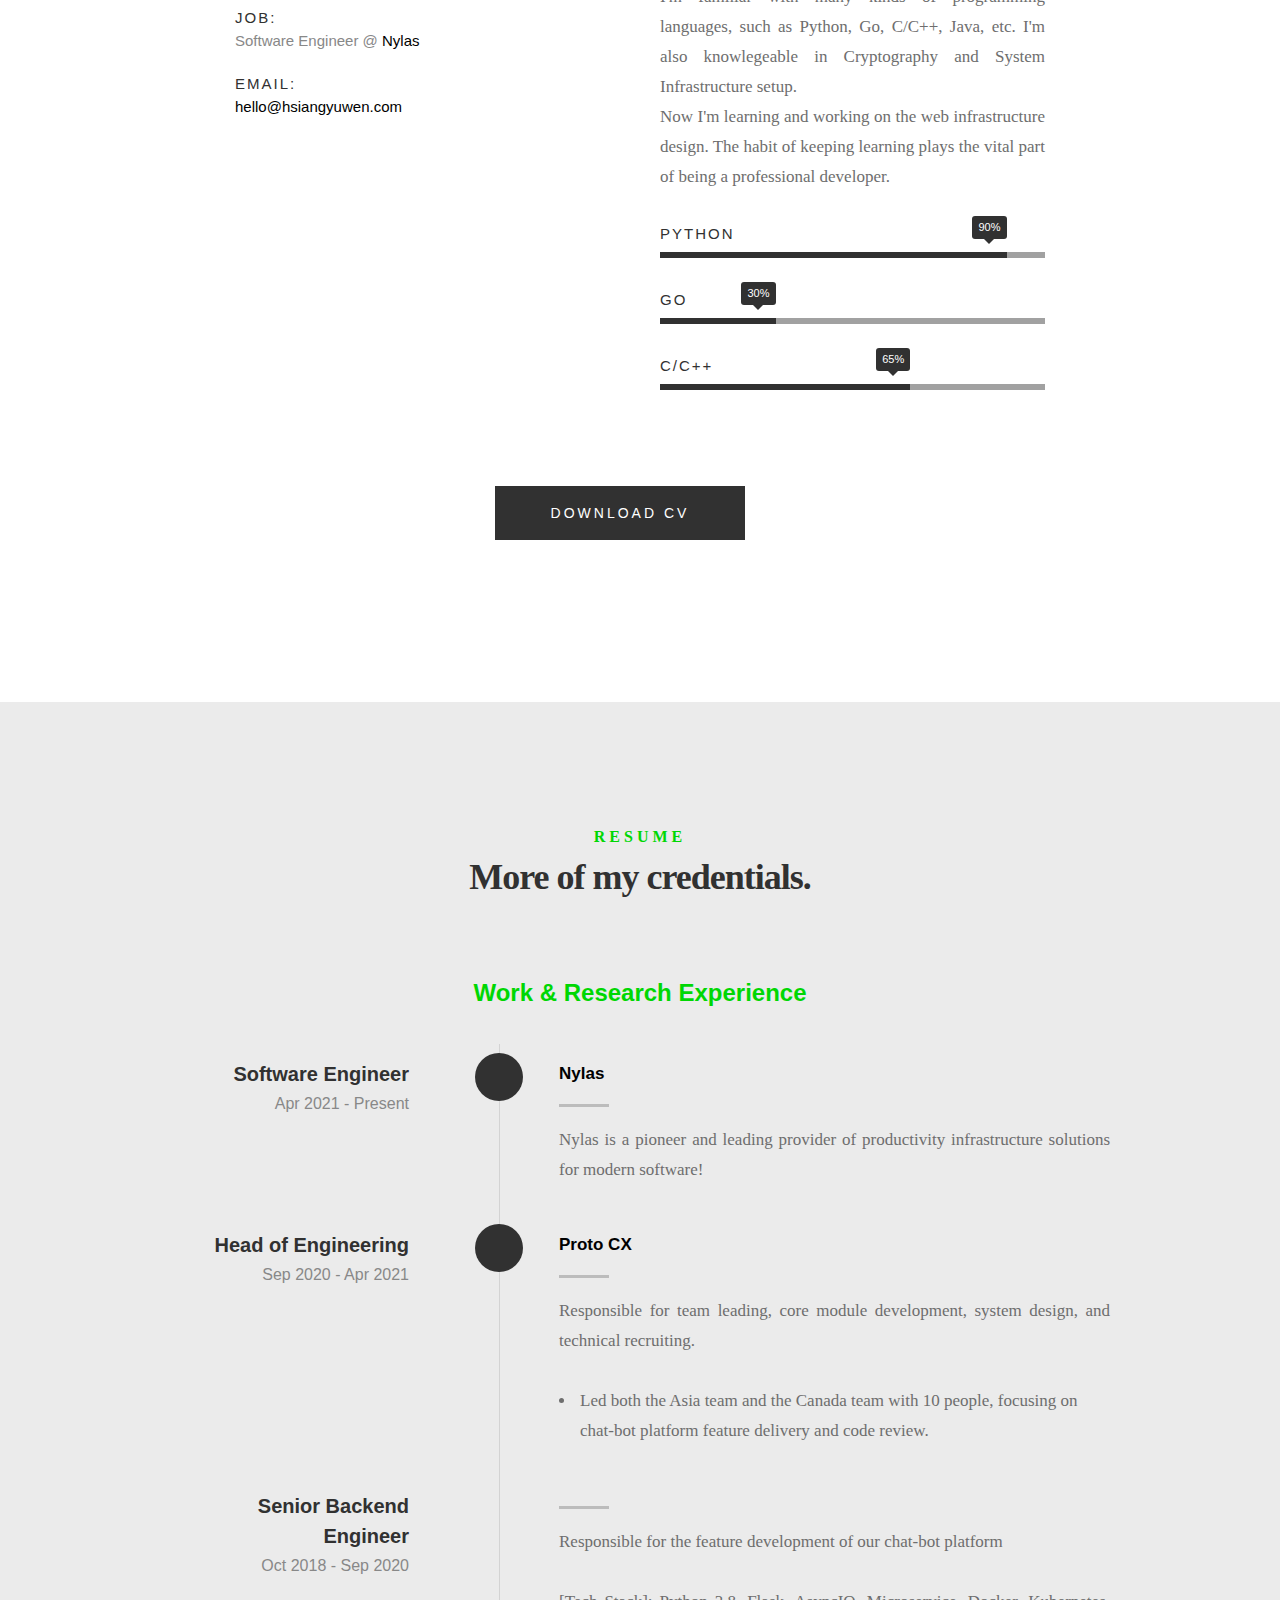
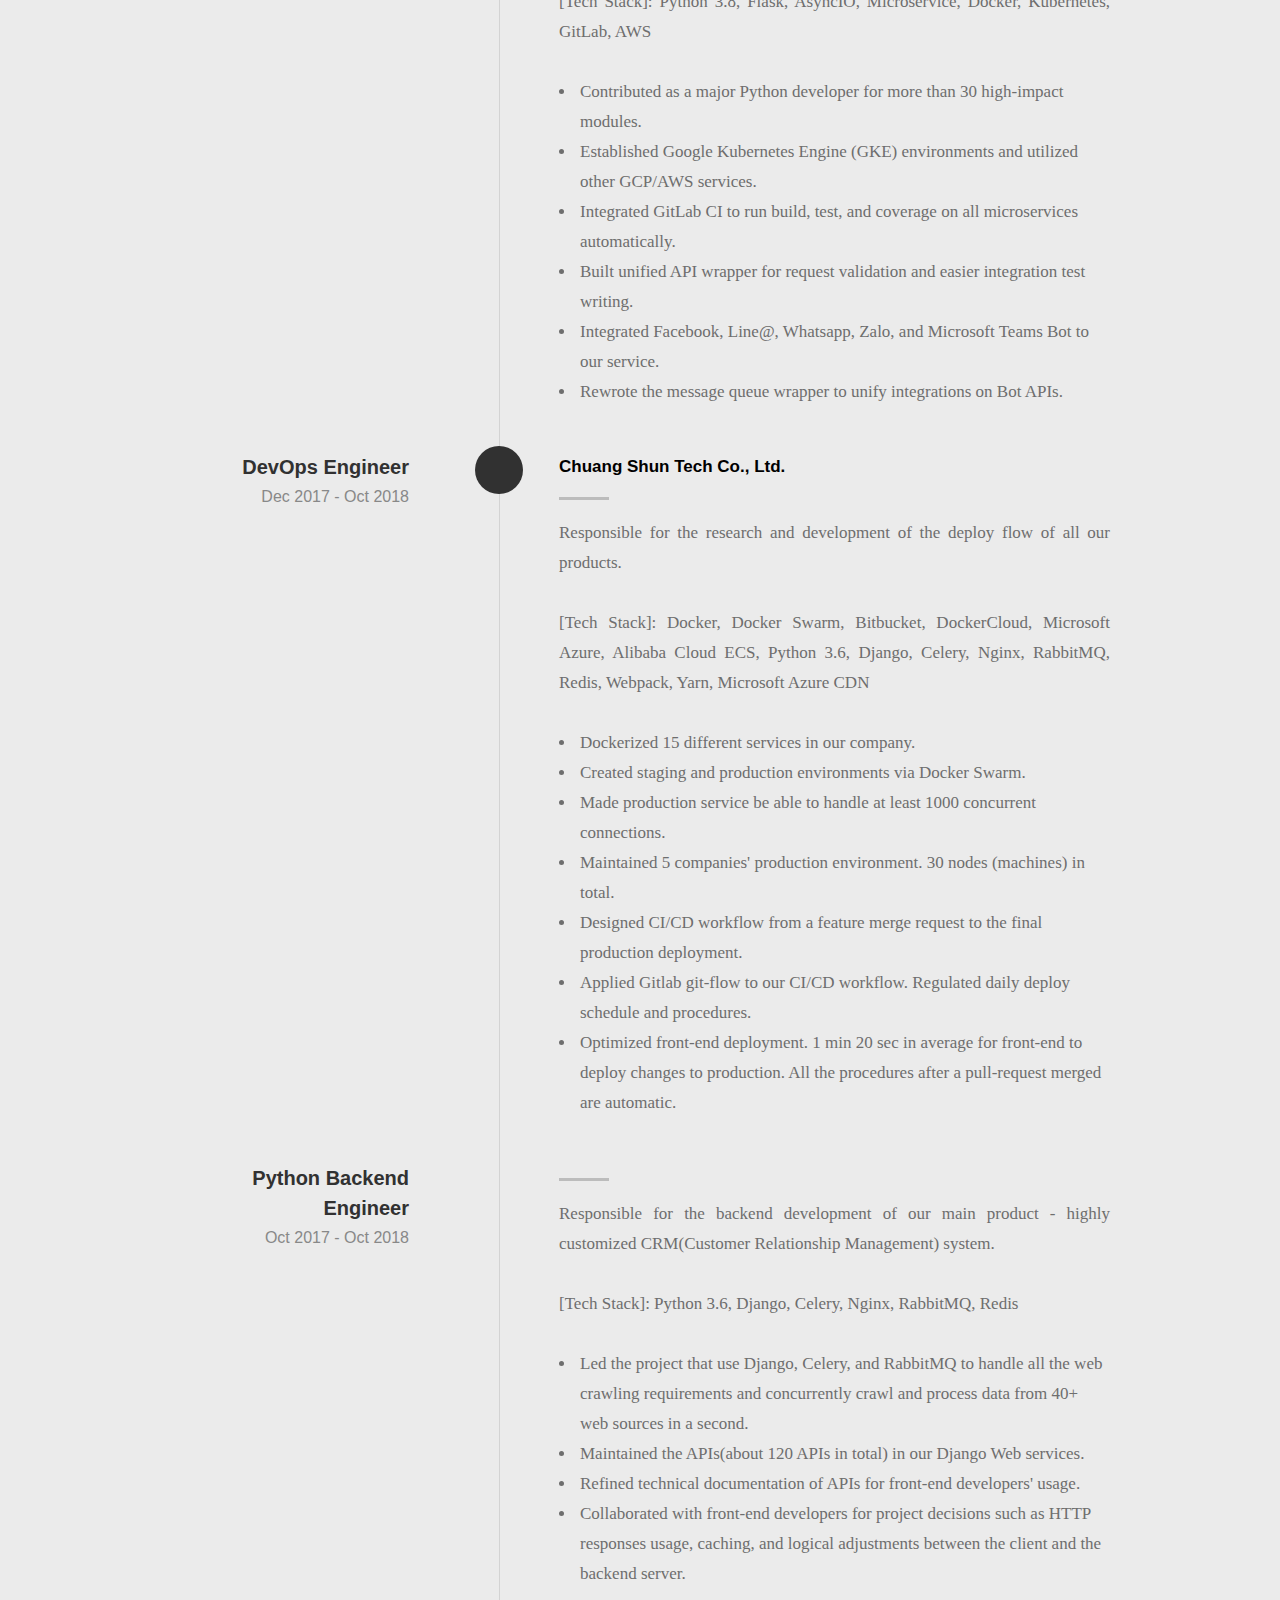
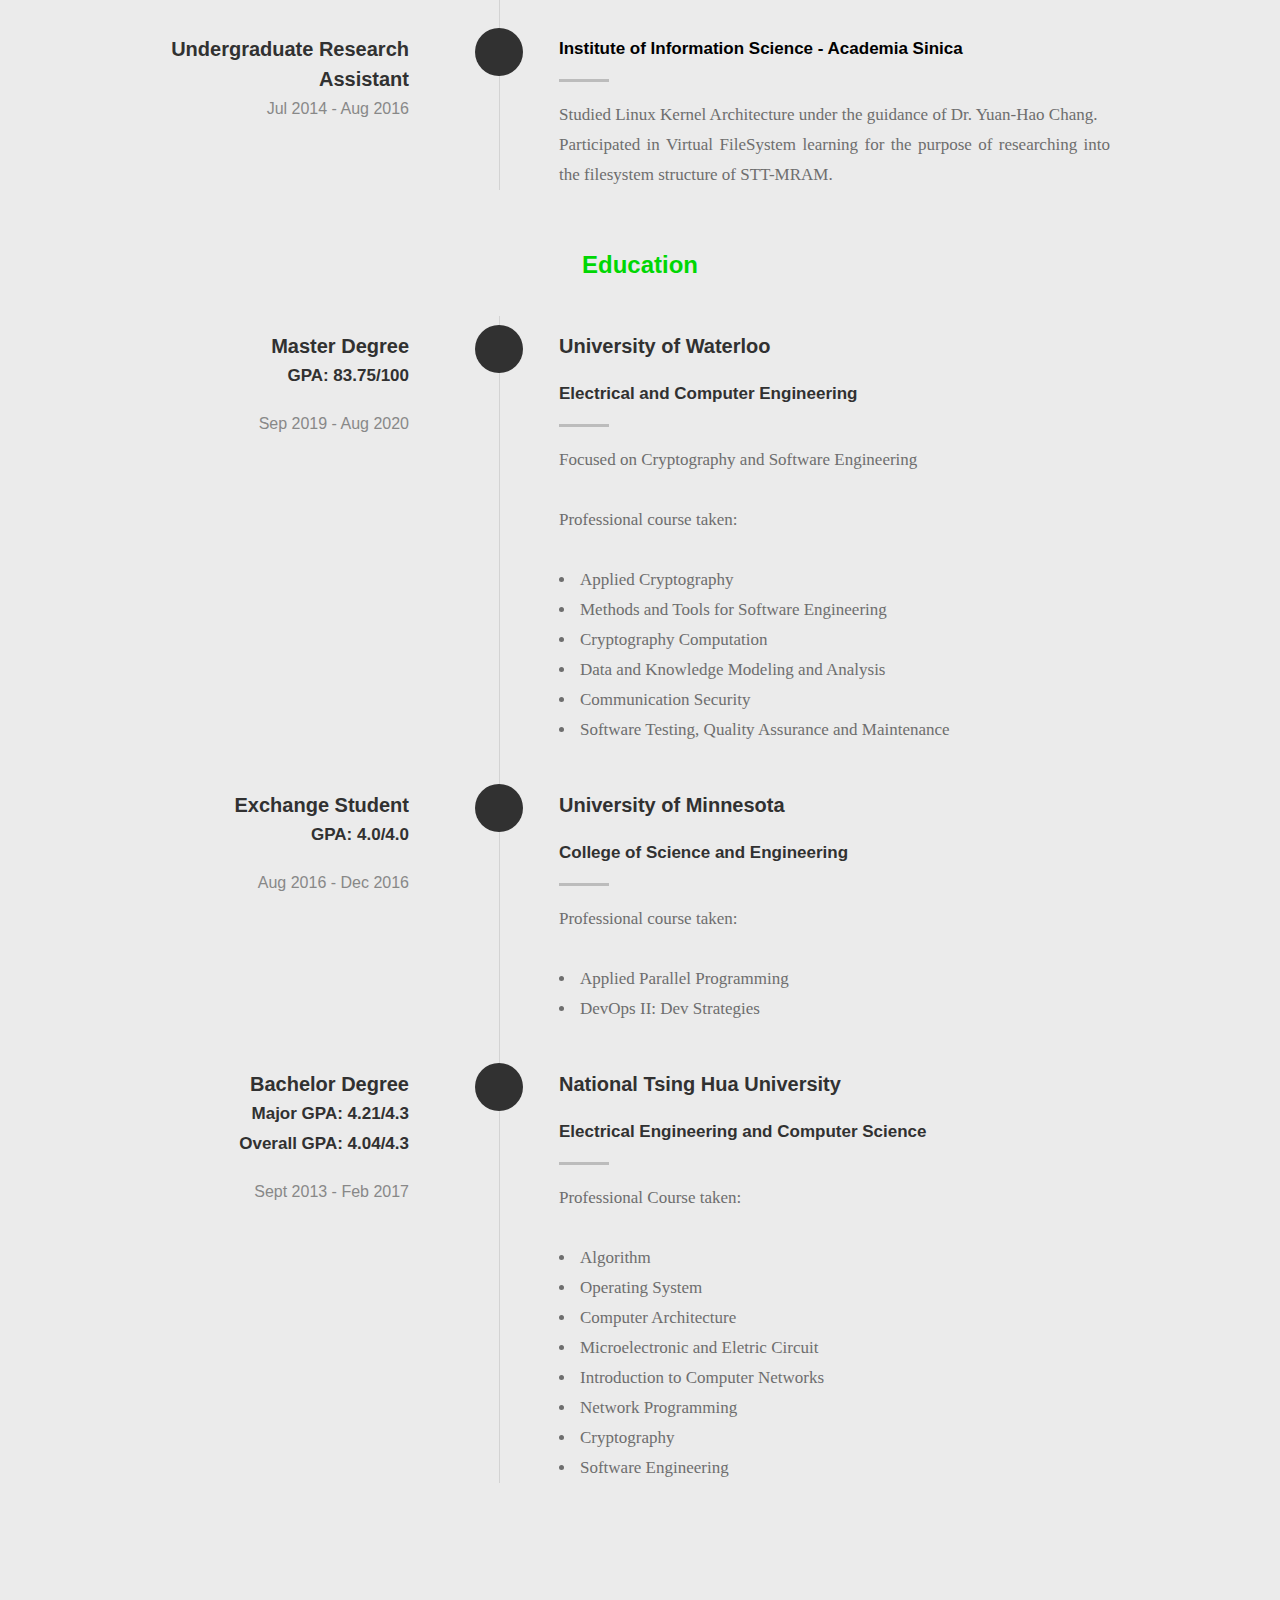
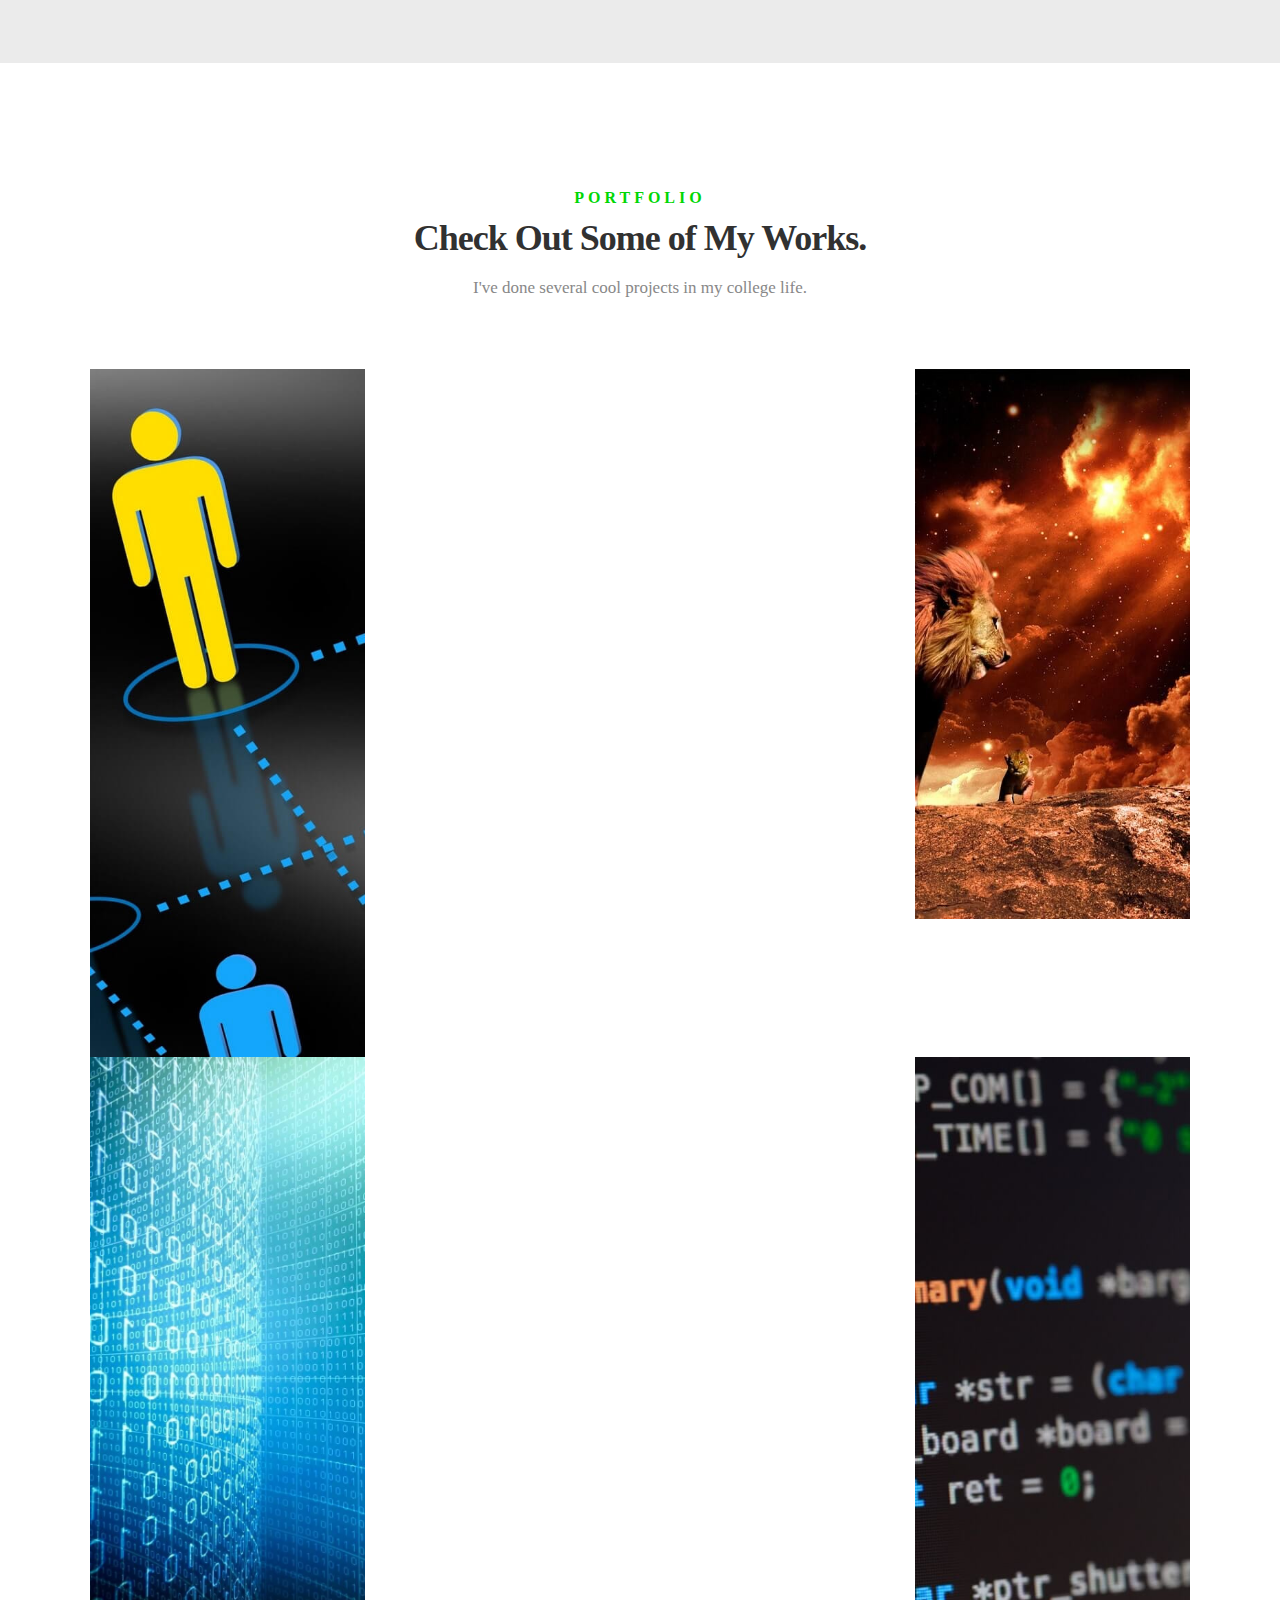
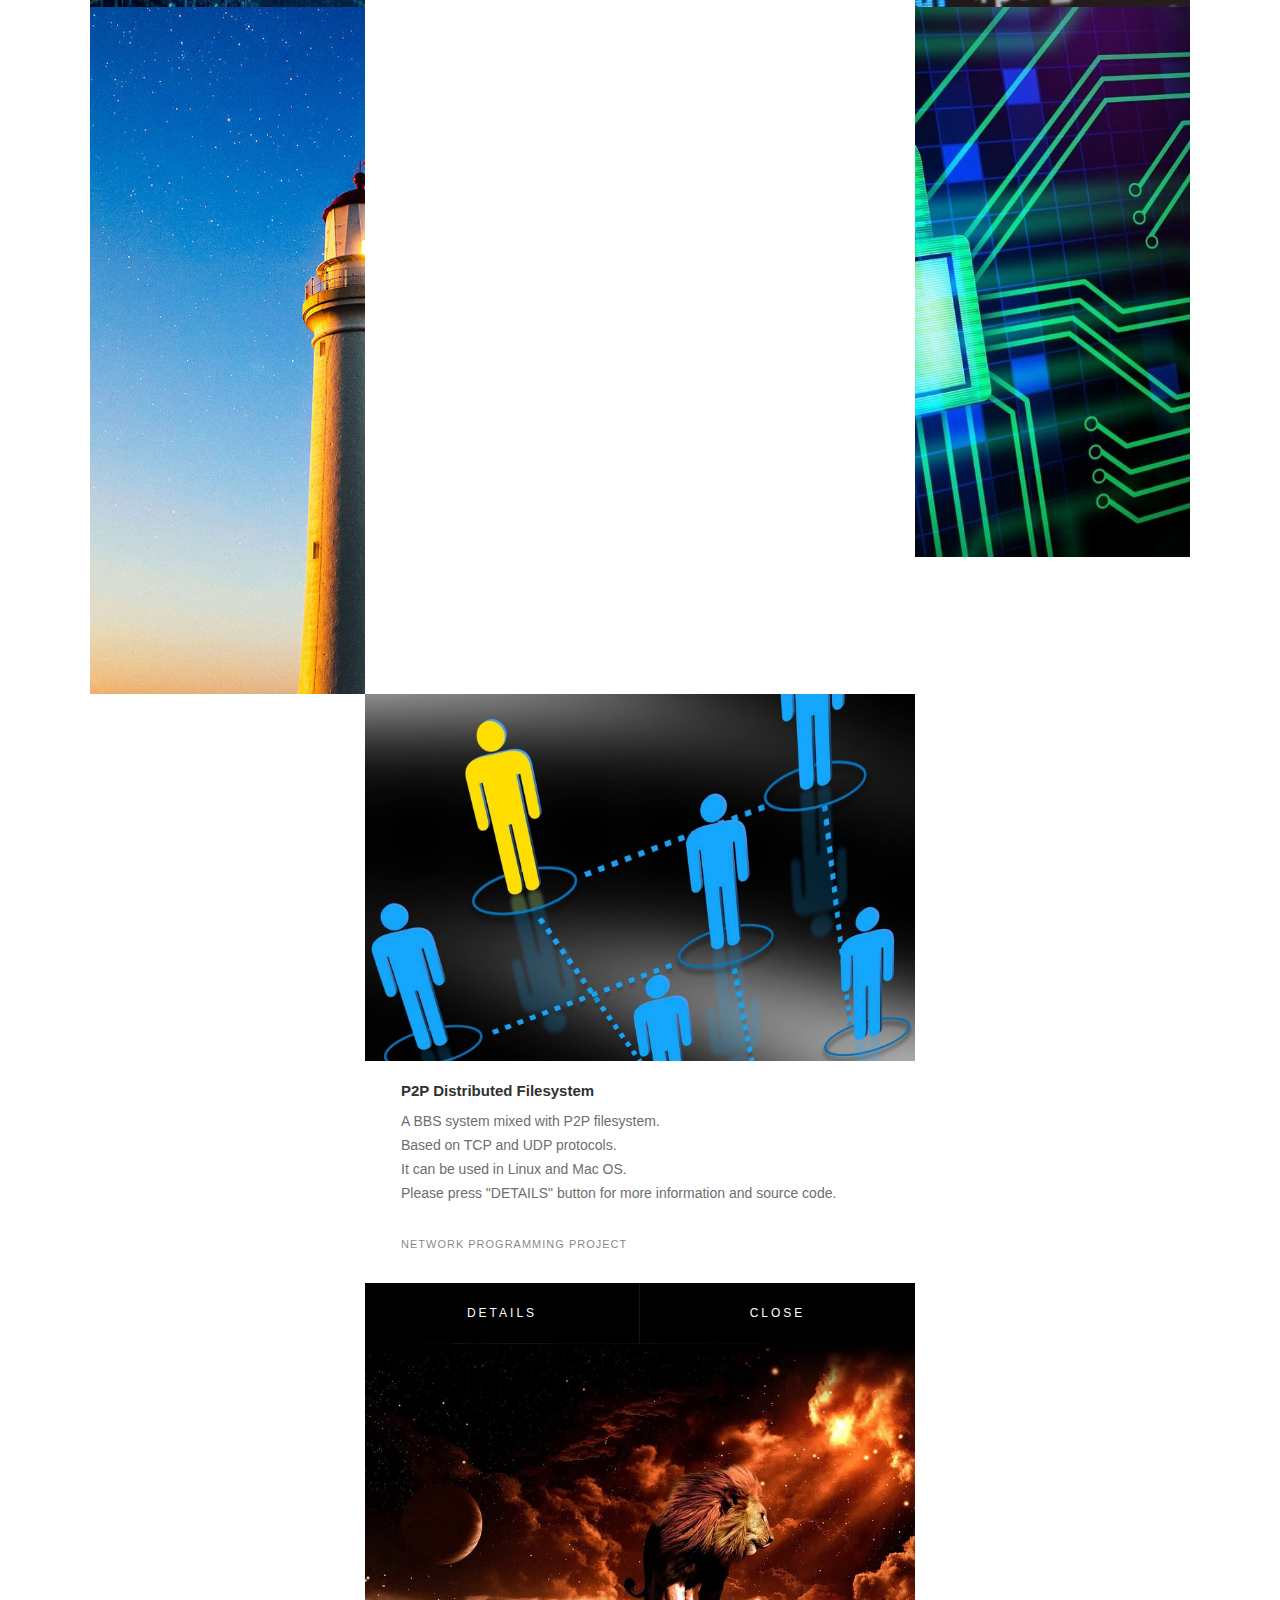
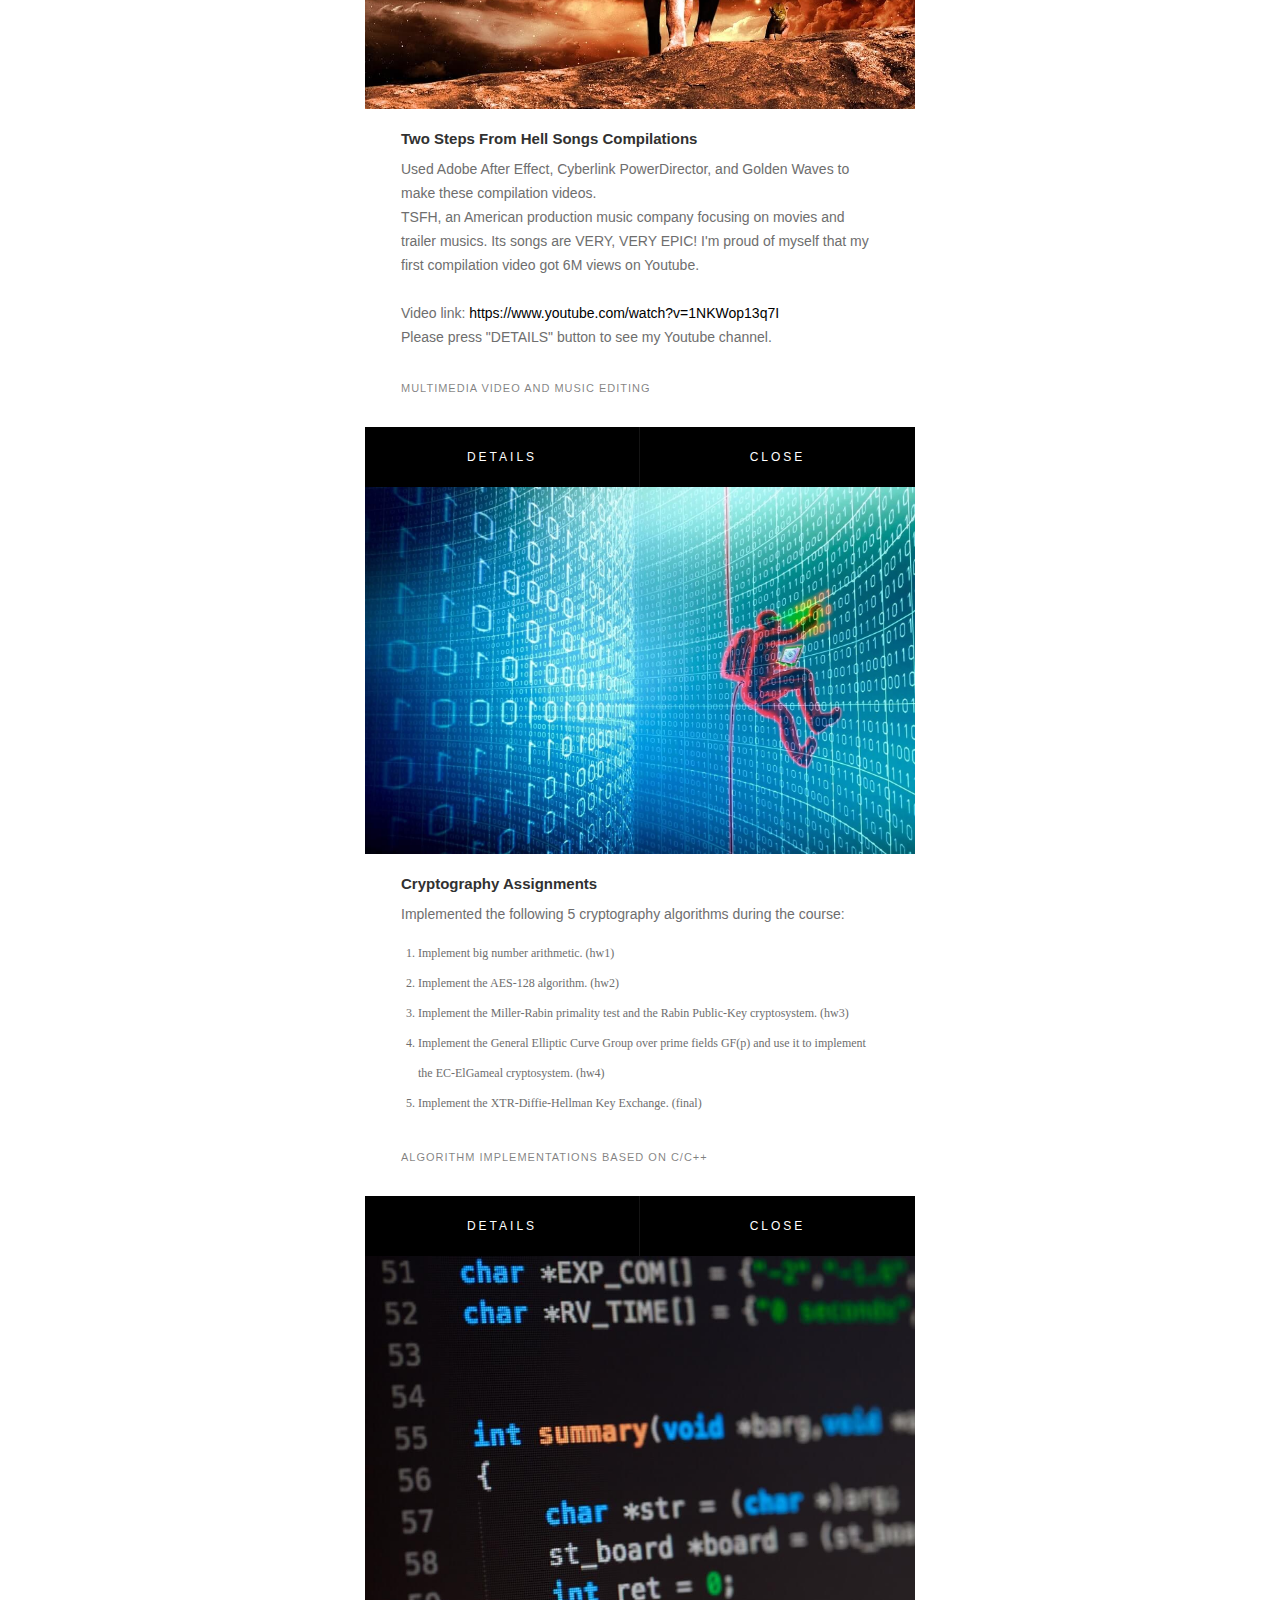
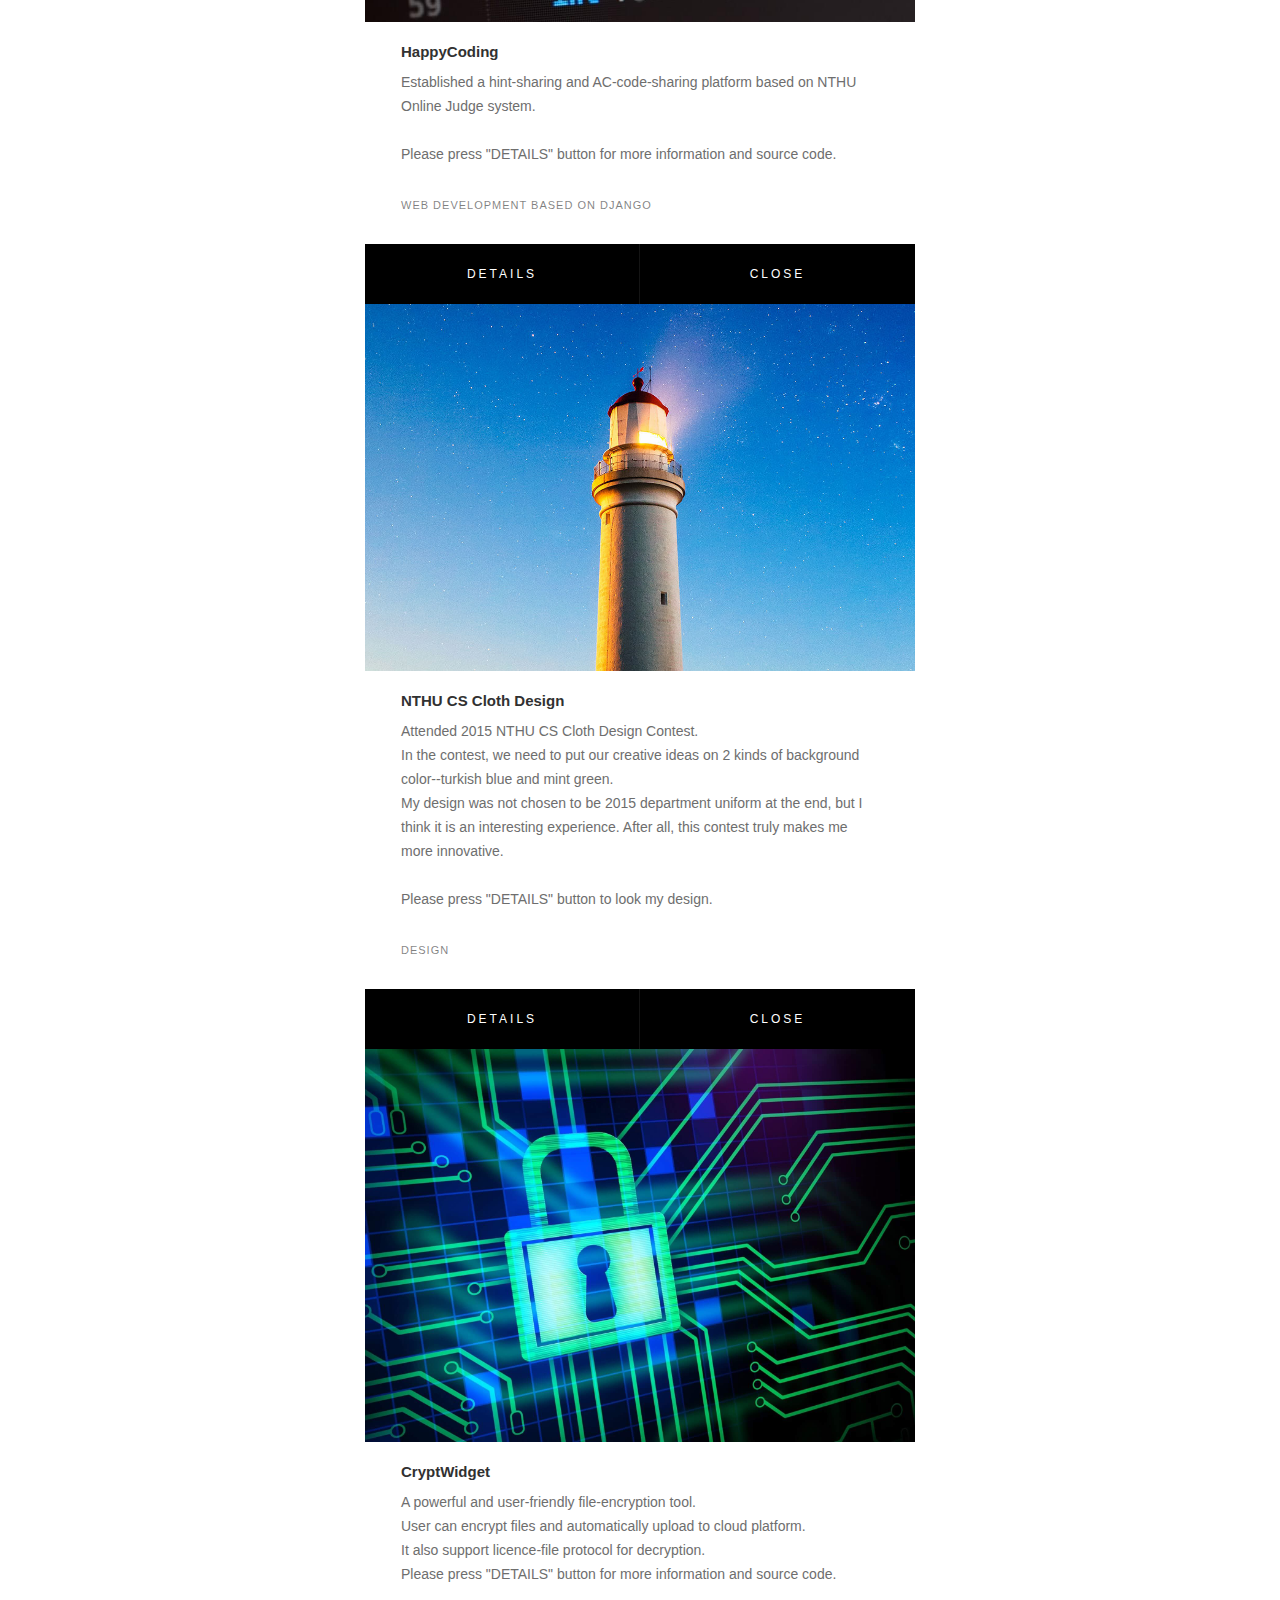
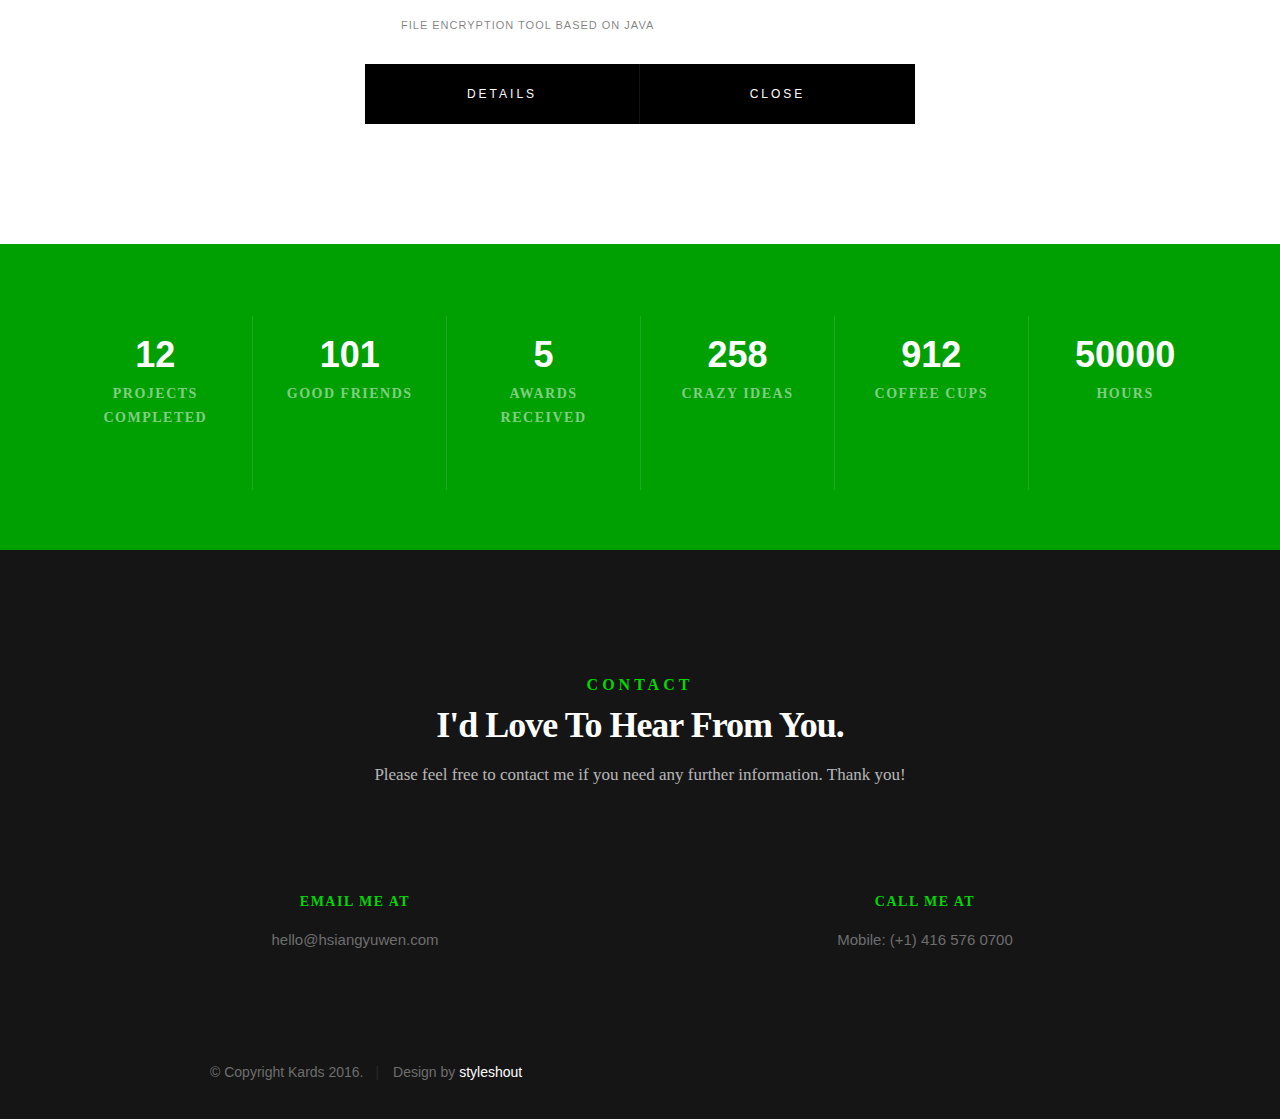
==== commit 63ce5e63: "ver7.1: Update social media username" ====
--- a/index.html
+++ b/index.html
@@ -1,17 +1,20 @@
 <!DOCTYPE html>
 <!--[if IE 8 ]><html class="no-js oldie ie8" lang="en"> <![endif]-->
 <!--[if IE 9 ]><html class="no-js oldie ie9" lang="en"> <![endif]-->
-<!--[if (gte IE 9)|!(IE)]><!--><html class="no-js" lang="en"> <!--<![endif]-->
+<!--[if (gte IE 9)|!(IE)]><!-->
+<html class="no-js" lang="en">
+<!--<![endif]-->
+
 <head>
 
-   <!--- basic page needs
-   ================================================== -->
-   <meta charset="utf-8">
+    <!--- basic page needs
+   ================================================== -->
+    <meta charset="utf-8">
     <title>Hsiang-Yu Wen</title>
     <meta name="description" content="">
     <meta name="author" content="">
 
-   <!-- mobile specific metas
+    <!-- mobile specific metas
    ================================================== -->
     <meta name="viewport" content="width=device-width, initial-scale=1, maximum-scale=1">
 
@@ -20,12 +23,12 @@
     <link rel="stylesheet" href="css/base.css">
     <link rel="stylesheet" href="css/main.css">
     <link rel="stylesheet" href="css/vendor.css">
-   <!-- script
+    <!-- script
    ================================================== -->
     <script src="js/modernizr.js"></script>
     <script src="js/pace.min.js"></script>
 
-   <!-- favicons
+    <!-- favicons
    ================================================== -->
     <link rel="icon" type="image/png" href="favicon.png">
 
@@ -33,158 +36,163 @@
 
 <body id="top">
 
-   <!-- header
-   ================================================== -->
-   <header>
-    <div class="row">
-
-        <div class="top-bar">
-            <a class="menu-toggle" href="#"><span>Menu</span></a>
-
-            <div class="logo">
-                <a href="index.html">LOGO</a>
-            </div>
-
-            <nav id="main-nav-wrap">
-                <ul class="main-navigation">
-                    <li class="current"><a class="smoothscroll"  href="#intro" title="">Home</a></li>
-                    <li><a class="smoothscroll"  href="#about" title="">About</a></li>
-                    <li><a class="smoothscroll"  href="#resume" title="">Resume</a></li>
-                    <li><a class="smoothscroll"  href="#portfolio" title="">Portfolio</a></li>
-                    <li><a class="smoothscroll"  href="#contact" title="">Contact</a></li>
-                </ul>
-            </nav>
-        </div> <!-- /top-bar -->
-
-    </div> <!-- /row -->
-   </header> <!-- /header -->
+    <!-- header
+   ================================================== -->
+    <header>
+        <div class="row">
+
+            <div class="top-bar">
+                <a class="menu-toggle" href="#"><span>Menu</span></a>
+
+                <div class="logo">
+                    <a href="index.html">LOGO</a>
+                </div>
+
+                <nav id="main-nav-wrap">
+                    <ul class="main-navigation">
+                        <li class="current"><a class="smoothscroll" href="#intro" title="">Home</a></li>
+                        <li><a class="smoothscroll" href="#about" title="">About</a></li>
+                        <li><a class="smoothscroll" href="#resume" title="">Resume</a></li>
+                        <li><a class="smoothscroll" href="#portfolio" title="">Portfolio</a></li>
+                        <li><a class="smoothscroll" href="#contact" title="">Contact</a></li>
+                    </ul>
+                </nav>
+            </div> <!-- /top-bar -->
+
+        </div> <!-- /row -->
+    </header> <!-- /header -->
 
     <!-- intro section
    ================================================== -->
-   <section id="intro">
-
-    <div class="intro-overlay"></div>
-
-    <div class="intro-content">
-        <div class="row">
-
+    <section id="intro">
+
+        <div class="intro-overlay"></div>
+
+        <div class="intro-content">
+            <div class="row">
+
+                <div class="col-twelve">
+
+                    <h5>Life is short, I learn and grow.</h5>
+                    <h1>I'm Hsiang-Yu Wen</h1>
+
+                    <p class="intro-position">
+                        <span>Back-end Developer</span>
+                        <span>System Architect</span>
+                    </p>
+
+                    <a class="button stroke smoothscroll" href="#about" title="">More About Me</a>
+
+                </div>
+
+            </div>
+        </div> <!-- /intro-content -->
+
+        <ul class="intro-social">
+            <!-- <li><a target="_blank" href="https://www.facebook.com/hsiangyusammywen"><span class="icon-facebook"></span></a></li> -->
+            <li><a target="_blank" href="https://github.com/hsiangyuwen"><span class="icon-github"></span></a></li>
+            <!-- <li><a target="_blank" href="https://www.instagram.com/hsiangyuwen/"><span class="icon-instagram"></span></a></li> -->
+            <li><a target="_blank" href="https://www.linkedin.com/in/hsiangyuwen"><span
+                        class="icon-linkedin"></span></a></li>
+            <li><a target="_blank" href="https://medium.com/@hsiangyusammywen"><span class="icon-medium"></span></a>
+            </li>
+        </ul> <!-- /intro-social -->
+
+    </section> <!-- /intro -->
+
+
+    <!-- about section
+   ================================================== -->
+    <section id="about">
+
+        <div class="row section-intro">
             <div class="col-twelve">
 
-                <h5>Life is short, I learn and grow.</h5>
-                <h1>I'm Hsiang-Yu Wen</h1>
-
-                <p class="intro-position">
-                    <span>Back-end Developer</span>
-                    <span>System Architect</span>
-                </p>
-
-                <a class="button stroke smoothscroll" href="#about" title="">More About Me</a>
-
-            </div>
-
-        </div>
-    </div> <!-- /intro-content -->
-
-    <ul class="intro-social">
-         <!-- <li><a target="_blank" href="https://www.facebook.com/ss058787"><span class="icon-facebook"></span></a></li> -->
-         <li><a target="_blank" href="https://github.com/gamekingga"><span class="icon-github"></span></a></li>
-         <!-- <li><a target="_blank" href="https://www.instagram.com/gamekingga/"><span class="icon-instagram"></span></a></li> -->
-         <li><a target="_blank" href="https://www.linkedin.com/in/hsiangyuwen"><span class="icon-linkedin"></span></a></li>
-         <li><a target="_blank" href="https://medium.com/@gamekingga"><span class="icon-medium"></span></a></li>
-      </ul> <!-- /intro-social -->
-
-   </section> <!-- /intro -->
-
-
-   <!-- about section
-   ================================================== -->
-   <section id="about">
-
-    <div class="row section-intro">
-        <div class="col-twelve">
-
-            <h5>About</h5>
-            <h1>Let me introduce myself.</h1>
-
-            <div class="intro-info">
-
-                <img src="images/profile-pic.jpg" alt="Profile Picture">
-
-                <p class="lead" style="text-align: justify;">
-                    Hsiang-Yu is a passionate backend web developer committed to bringing convenience to modern life with technology.
-                    He just earned a Master Degree of Eletrical and Computer Engineering from the University of Waterloo 
-                    and moved to Vancouver for work.
-                    <br>
-                    After earning his bachelor's degree in computer science in 2017, 
-                    he dedicated himself to the modern web development domain as a Python backend Engineer, 
-                    where he discovered his profound love for web application development.
-                    <br>
-                    Hsiang-Yu had also worked as a DevOps Engineer where his role revolved 
-                    around understanding the client’s requirements and efficiently 
-                    incorporating them in the technical specifications to develop an optimized 
-                    infrastructure solution.
-                    <br>
-                    Currently, he works for Proto as the Head of Engineering, 
-                    responsible for leading both Asia team and Canada team,
-                    focusing on developing a chatbot service which automates multilingual 
-                    customer services with a vertically-integrated product suite and 
-                    a proprietary NLP engine for both common and rural languages.
-                </p>
-            </div>
-
-        </div>
-    </div> <!-- /section-intro -->
-
-    <div class="row about-content">
-
-        <div class="col-six tab-full">
-
-            <!-- <h3>Profile</h3>
+                <h5>About</h5>
+                <h1>Let me introduce myself.</h1>
+
+                <div class="intro-info">
+
+                    <img src="images/profile-pic.jpg" alt="Profile Picture">
+
+                    <p class="lead" style="text-align: justify;">
+                        Hsiang-Yu is a passionate backend web developer committed to bringing convenience to modern life
+                        with technology.
+                        He earned a Master Degree of Eletrical and Computer Engineering from the University of
+                        Waterloo
+                        and moved to Vancouver for work.
+                        <br>
+                        After earning his bachelor's degree in computer science in 2017,
+                        he dedicated himself to the modern web development domain as a Python backend Engineer,
+                        where he discovered his profound love for web application development.
+                        <br>
+                        Hsiang-Yu had also worked as a DevOps Engineer where his role revolved
+                        around understanding the client’s requirements and efficiently
+                        incorporating them in the technical specifications to develop an optimized
+                        infrastructure solution.
+                        <br>
+                        Currently, he works for Nylas as a Software Engineer,
+                        responsible for Python backend development.
+                    </p>
+                </div>
+
+            </div>
+        </div> <!-- /section-intro -->
+
+        <div class="row about-content">
+
+            <div class="col-six tab-full">
+
+                <!-- <h3>Profile</h3>
             <p>Lorem ipsum Qui veniam ut consequat ex ullamco nulla in non ut esse in magna sint minim officia consectetur nisi commodo ea magna pariatur nisi cillum.</p> -->
 
-            <ul class="info-list">
-                <li>
-                    <strong>Fullname:</strong>
-                    <span>Hsiang-Yu (Sammy) Wen</span>
-                </li>
-                <li>
-                    <strong>Job:</strong>
-                    <span>Head of Engineering in <a style="text-decoration: none" href="https://www.proto.cx/?locale=en_us"> Proto</a></span>
-                </li>
-                <li>
-                    <strong>Email:</strong>
-                    <span><a href="mailto:hello@hsiangyuwen.com" target="_top">hello@hsiangyuwen.com</a></span>
-                </li>
-
-            </ul> <!-- /info-list -->
-
-        </div>
-
-        <div class="col-six tab-full">
-
-            <h3>Skills</h3>
+                <ul class="info-list">
+                    <li>
+                        <strong>Fullname:</strong>
+                        <span>Hsiang-Yu (Sammy) Wen</span>
+                    </li>
+                    <li>
+                        <strong>Job:</strong>
+                        <span>Software Engineer @ <a style="text-decoration: none"
+                                href="https://www.nylas.com">Nylas</a></span>
+                    </li>
+                    <li>
+                        <strong>Email:</strong>
+                        <span><a href="mailto:hello@hsiangyuwen.com" target="_top">hello@hsiangyuwen.com</a></span>
+                    </li>
+
+                </ul> <!-- /info-list -->
+
+            </div>
+
+            <div class="col-six tab-full">
+
+                <h3>Skills</h3>
                 <p style="text-align: justify;">
-                    I'm familiar with many kinds of programming 
-                    languages, such as Python, C/C++, Java, etc. 
-                    I'm also knowlegeable in Cryptography and Linux 
-                    kernel development. 
-                    <br/>
-                    Now I'm learning and working on the web 
-                    infrastructure design. The habit of keeping 
-                    learning plays the vital part of being a 
+                    I'm familiar with many kinds of programming
+                    languages, such as Python, Go, C/C++, Java, etc.
+                    I'm also knowlegeable in Cryptography and System Infrastructure setup.
+                    <br />
+                    Now I'm learning and working on the web
+                    infrastructure design. The habit of keeping
+                    learning plays the vital part of being a
                     professional developer.
                 </p>
 
                 <ul class="skill-bars">
-                   <li>
-                    <div class="progress percent90"><span>90%</span></div>
-                    <strong>Python</strong>
-                   </li>
-                   <li>
-                    <div class="progress percent65"><span>65%</span></div>
-                    <strong>C/C++</strong>
-                   </li>
-                   <!-- <li>
+                    <li>
+                        <div class="progress percent90"><span>90%</span></div>
+                        <strong>Python</strong>
+                    </li>
+                    <li>
+                        <div class="progress percent30"><span>30%</span></div>
+                        <strong>Go</strong>
+                    </li>
+                    <li>
+                        <div class="progress percent65"><span>65%</span></div>
+                        <strong>C/C++</strong>
+                    </li>
+                    <!-- <li>
                     <div class="progress percent85"><span>85%</span></div>
                     <strong>Java</strong>
                    </li>
@@ -195,290 +203,339 @@
 
                 </ul> <!-- /skill-bars -->
 
+            </div>
+
         </div>
 
-    </div>
-
-    <div class="row button-section">
-        <div class="col-twelve">
-            <!-- <a href="#contact" title="Hire Me" class="button stroke smoothscroll">Hire Me</a> -->
-            <a target="_blank" href="https://tinyurl.com/yc29kd8w" title="Download CV" class="button button-primary">Download CV</a>
+        <div class="row button-section">
+            <div class="col-twelve">
+                <!-- <a href="#contact" title="Hire Me" class="button stroke smoothscroll">Hire Me</a> -->
+                <a target="_blank" href="https://tinyurl.com/yc29kd8w" title="Download CV"
+                    class="button button-primary">Download CV</a>
+            </div>
         </div>
-    </div>
-
-   </section> <!-- /process-->
-
-
-   <!-- resume Section
+
+    </section> <!-- /process-->
+
+
+    <!-- resume Section
    ================================================== -->
     <section id="resume" class="grey-section">
 
         <div class="row section-intro">
-        <div class="col-twelve">
-
-            <h5>Resume</h5>
-            <h1>More of my credentials.</h1>
-
-        </div>
-    </div> <!-- /section-intro-->
-
-    <div class="row resume-timeline">
-
-        <div class="col-twelve resume-header">
-
-            <h2><br/>Work & Research Experience</h2>
-
-        </div> <!-- /resume-header -->
-
-        <div class="col-twelve">
-
-            <div class="timeline-wrap">
-
-                <div class="timeline-block">
-
-                    <div class="timeline-ico">
-                        <i class="icon-briefcase"></i>
-                    </div>
-
-                    <div class="timeline-header">
-                        <h3>Head of Engineering</h3>
-                        <p>Sep 2020 - Present</p>
-                    </div>
-
-                    <div class="timeline-content">
-                        <h4>
-                            <a target="_blank" href="https://www.proto.cx/?locale=en_us">Proto</a>
-                        </h4>
-                        <p style="text-align: justify;">
-                            Responsible for team leading, backend development, system design, and technical recruiting.<br>
+            <div class="col-twelve">
+
+                <h5>Resume</h5>
+                <h1>More of my credentials.</h1>
+
+            </div>
+        </div> <!-- /section-intro-->
+
+        <div class="row resume-timeline">
+
+            <div class="col-twelve resume-header">
+
+                <h2><br />Work & Research Experience</h2>
+
+            </div> <!-- /resume-header -->
+
+            <div class="col-twelve">
+
+                <div class="timeline-wrap">
+
+                    <div class="timeline-block">
+
+                        <div class="timeline-ico">
+                            <i class="icon-briefcase"></i>
+                        </div>
+
+                        <div class="timeline-header">
+                            <h3>Software Engineer</h3>
+                            <p>Apr 2021 - Present</p>
+                        </div>
+
+                        <div class="timeline-content">
+                            <h4>
+                                <a target="_blank" href="https://www.nylas.com">Nylas</a>
+                            </h4>
+                            <p style="text-align: justify;">
+                                Nylas is a pioneer and leading provider of productivity infrastructure solutions for
+                                modern software!<br>
+                                <!-- <ul>
+                                <li>Leading both Asia team and Canada team with 10+ people, focusing on chat-bot
+                                    platform feature delivery.</li>
+                            </ul> -->
+                            </p>
+                        </div>
+
+                    </div> <!-- /timeline-block -->
+
+                    <div class="timeline-block">
+
+                        <div class="timeline-ico">
+                            <i class="icon-briefcase"></i>
+                        </div>
+
+                        <div class="timeline-header">
+                            <h3>Head of Engineering</h3>
+                            <p>Sep 2020 - Apr 2021</p>
+                        </div>
+
+                        <div class="timeline-content">
+                            <h4>
+                                <a target="_blank" href="https://www.proto.cx/?locale=en_us">Proto CX</a>
+                            </h4>
+                            <p style="text-align: justify;">
+                                Responsible for team leading, core module development, system design, and technical
+                                recruiting.<br>
                             <ul>
-                                <li>Leading both Asia team and Canada team with 10+ people, focusing on chat-bot platform feature delivery.</li>
+                                <li>Led both the Asia team and the Canada team with 10 people, focusing on chat-bot
+                                    platform feature delivery and code review.</li>
                             </ul>
-                        </p>
-                    </div>
-
-                </div> <!-- /timeline-block -->
-
-                <div class="timeline-block">
-                    
-                    <!-- <div class="timeline-ico">
+                            </p>
+                        </div>
+
+                    </div> <!-- /timeline-block -->
+
+                    <div class="timeline-block">
+
+                        <!-- <div class="timeline-ico">
                         <i class="icon-briefcase"></i>
                     </div> -->
 
-                    <div class="timeline-header">
-                        <h3>Senior Backend Engineer</h3>
-                        <p>Oct 2018 - Sep 2020</p>
-                    </div>
-
-                    <div class="timeline-content">
-                        <h4>
-                            <!-- <a target="_blank" href="https://www.proto.cx/?locale=en_us">Proto</a> -->
-                        </h4>
-                        <p style="text-align: justify;">
-                            Responsible for the feature development of our chat-bot platform<br>
-                            <br>
-                            [Tech Stack]: Python 3.8, Flask, AsyncIO, Microservice, Docker, Kubernetes, GitLab, AWS<br>
+                        <div class="timeline-header">
+                            <h3>Senior Backend Engineer</h3>
+                            <p>Oct 2018 - Sep 2020</p>
+                        </div>
+
+                        <div class="timeline-content">
+                            <h4>
+                                <!-- <a target="_blank" href="https://www.proto.cx/?locale=en_us">Proto</a> -->
+                            </h4>
+                            <p style="text-align: justify;">
+                                Responsible for the feature development of our chat-bot platform<br>
+                                <br>
+                                [Tech Stack]: Python 3.8, Flask, AsyncIO, Microservice, Docker, Kubernetes, GitLab,
+                                AWS<br>
                             <ul>
-                                <li>Established AWS Elastic Kubernetes Service environment and utilized other AWS services.</li>
-                                <li>Integrated GitLab CI to run build, test, and coverage on all microservices automatically.</li>
-                                <li>Contributed as a major backend developer for more than 30 high impact modules.</li>
-                                <li>Built API wrapper on internal APIs for easier unittest writing.</li>
-                                <li>Integrated Facebook, Line@, Whatsapp, Zalo Bot to our services.</li>
+                                <li>Contributed as a major Python developer for more than 30 high-impact modules.</li>
+                                <li>Established Google Kubernetes Engine (GKE) environments and utilized other GCP/AWS
+                                    services.</li>
+                                <li>Integrated GitLab CI to run build, test, and coverage on all microservices
+                                    automatically.</li>
+                                <li>Built unified API wrapper for request validation and easier integration test
+                                    writing.</li>
+                                <li>Integrated Facebook, Line@, Whatsapp, Zalo, and Microsoft Teams Bot to our service.
+                                </li>
                                 <li>Rewrote the message queue wrapper to unify integrations on Bot APIs.</li>
                             </ul>
-                        </p>
-                    </div>
-
-                </div> <!-- /timeline-block -->
-
-                <div class="timeline-block">
-
-                    <div class="timeline-ico">
-                        <i class="icon-briefcase"></i>
-                    </div>
-
-                    <div class="timeline-header">
-                        <h3>DevOps Engineer</h3>
-                        <p>Dec 2017 - Oct 2018</p>
-                    </div>
-
-                    <div class="timeline-content">
-                        <h4><a target="_blank" href="http://unnotech.com/">Chuang Shun Tech Co., Ltd.</a></h4>
-                        <p style="text-align: justify;">
-                            Responsible for the research and development of the deploy flow of all our products.<br>
-                            <br>
-                            [Tech Stack]: Docker, Docker Swarm, Bitbucket, DockerCloud, Microsoft Azure, Alibaba Cloud ECS, Python 3.6, Django, Celery, Nginx, RabbitMQ, Redis, Webpack, Yarn, Microsoft Azure CDN<br>
+                            </p>
+                        </div>
+
+                    </div> <!-- /timeline-block -->
+
+                    <div class="timeline-block">
+
+                        <div class="timeline-ico">
+                            <i class="icon-briefcase"></i>
+                        </div>
+
+                        <div class="timeline-header">
+                            <h3>DevOps Engineer</h3>
+                            <p>Dec 2017 - Oct 2018</p>
+                        </div>
+
+                        <div class="timeline-content">
+                            <h4><a target="_blank" href="http://unnotech.com/">Chuang Shun Tech Co., Ltd.</a></h4>
+                            <p style="text-align: justify;">
+                                Responsible for the research and development of the deploy flow of all our products.<br>
+                                <br>
+                                [Tech Stack]: Docker, Docker Swarm, Bitbucket, DockerCloud, Microsoft Azure, Alibaba
+                                Cloud ECS, Python 3.6, Django, Celery, Nginx, RabbitMQ, Redis, Webpack, Yarn, Microsoft
+                                Azure CDN<br>
                             <ul>
                                 <li>Dockerized 15 different services in our company.</li>
                                 <li>Created staging and production environments via Docker Swarm.</li>
-                                <li>Made production service be able to handle at least 1000 login members.</li>
+                                <li>Made production service be able to handle at least 1000 concurrent connections.</li>
                                 <li>Maintained 5 companies' production environment. 30 nodes (machines) in total.</li>
-                                <li>Designed CI/CD workflow from a feature merge request to the final production deployment.</li>
-                                <li>Applied Gitlab git-flow to our CI/CD workflow. Regulated daily deploy schedule and procedures.</li>
-                                <li>Optimized front-end deployment. 1 min 20 sec in average for front-end to deploy changes to production. All the procedures after a pull-request merged are automatic.</li>
+                                <li>Designed CI/CD workflow from a feature merge request to the final production
+                                    deployment.</li>
+                                <li>Applied Gitlab git-flow to our CI/CD workflow. Regulated daily deploy schedule and
+                                    procedures.</li>
+                                <li>Optimized front-end deployment. 1 min 20 sec in average for front-end to deploy
+                                    changes to production. All the procedures after a pull-request merged are automatic.
+                                </li>
                             </ul>
-                        </p>
-                    </div>
-
-                </div> <!-- /timeline-block -->
-
-                <div class="timeline-block">
-
-                    <!-- <div class="timeline-ico">
+                            </p>
+                        </div>
+
+                    </div> <!-- /timeline-block -->
+
+                    <div class="timeline-block">
+
+                        <!-- <div class="timeline-ico">
                         <i class="icon-briefcase"></i>
                     </div> -->
 
-                    <div class="timeline-header">
-                        <h3>Python Backend Engineer</h3>
-                        <p>Oct 2017 - Oct 2018</p>
-                    </div>
-
-                    <div class="timeline-content">
-                        <!-- <h4><a target="_blank" href="http://unnotech.com/">Chuang Shun Tech Co., Ltd.</a></h4> -->
-                        <h4></h4>
-                        <p style="text-align: justify;">
-                            Responsible for the backend development of our main product - highly customized CRM(Customer Relationship Management) system.<br>
-                            <br>
-                            [Tech Stack]: Python 3.6, Django, Celery, Nginx, RabbitMQ, Redis<br>
+                        <div class="timeline-header">
+                            <h3>Python Backend Engineer</h3>
+                            <p>Oct 2017 - Oct 2018</p>
+                        </div>
+
+                        <div class="timeline-content">
+                            <!-- <h4><a target="_blank" href="http://unnotech.com/">Chuang Shun Tech Co., Ltd.</a></h4> -->
+                            <h4></h4>
+                            <p style="text-align: justify;">
+                                Responsible for the backend development of our main product - highly customized
+                                CRM(Customer Relationship Management) system.<br>
+                                <br>
+                                [Tech Stack]: Python 3.6, Django, Celery, Nginx, RabbitMQ, Redis<br>
                             <ul>
-                                <li>Led the project that use Django, Celery, and RabbitMQ to handle all the web crawling requirements and concurrently crawl and process data from 40+ web sources in a second.</li>
+                                <li>Led the project that use Django, Celery, and RabbitMQ to handle all the web crawling
+                                    requirements and concurrently crawl and process data from 40+ web sources in a
+                                    second.</li>
                                 <li>Maintained the APIs(about 120 APIs in total) in our Django Web services.</li>
                                 <li>Refined technical documentation of APIs for front-end developers' usage.</li>
-                                <li>Collaborated with front-end developers for project decisions such as HTTP responses usage, caching, and logical adjustments between the client and the backend server.</li>
+                                <li>Collaborated with front-end developers for project decisions such as HTTP responses
+                                    usage, caching, and logical adjustments between the client and the backend server.
+                                </li>
                             </ul>
-                        </p>
-                    </div>
-
-                </div> <!-- /timeline-block -->
-
-                <div class="timeline-block">
-
-                    <div class="timeline-ico">
-                        <i class="icon-briefcase"></i>
-                    </div>
-
-                    <div class="timeline-header">
-                        <h3>Undergraduate Research Assistant</h3>
-                        <p>Jul 2014 - Aug 2016</p>
-                    </div>
-
-                    <div class="timeline-content">
-                        <h4><a target="_blank" href="http://www.iis.sinica.edu.tw/index_en.html">Institute of Information Science - Academia Sinica</a></h4>
-                        <p style="text-align: justify;">Studied Linux Kernel Architecture under the guidance of Dr. Yuan-Hao Chang.<br/>
-                        Participated in Virtual FileSystem learning for the purpose of researching into the filesystem structure of STT-MRAM.</p>
-                    </div>
-
-                </div> <!-- /timeline-block -->
-
-            </div> <!-- /timeline-wrap -->
-
-        </div> <!-- /col-twelve -->
-
-    </div> <!-- /resume-timeline -->
-
-    <div class="row resume-timeline">
-
-        <div class="col-twelve resume-header">
-
-            <h2>Education</h2>
-
-        </div> <!-- /resume-header -->
-
-        <div class="col-twelve">
-
-            <div class="timeline-wrap">
-
-                <div class="timeline-block">
-
-                    <div class="timeline-ico">
-                        <i class="icon-graduation-cap"></i>
-                    </div>
-
-                    <div class="timeline-header">
-                        <h3>Master Degree</h3>
-                        <h4>GPA: 3.75/4.0</h4>
-                        <p>Sep 2019 - Aug 2020</p>
-                    </div>
-
-                    <div class="timeline-content">
-                        <h3>University of Waterloo</h3>
-                        <h4>Electrical and Computer Engineering</h4>
-                        <p>Focused on Cryptography and Software Engineering</p>
-                        <p>Professional course taken:
-                        <ul>
-                            <li>Applied Cryptography</li>
-                            <li>Methods and Tools for Software Engineering</li>
-                            <li>Cryptography Computation</li>
-                            <li>Data and Knowledge Modeling and Analysis</li>
-                            <li>Communication Security</li>
-                            <li>Software Testing, Quality Assurance and Maintenance</li>
-                        </ul>
-                        </p>
-                    </div>
-
-                </div> <!-- /timeline-block -->
-
-                <div class="timeline-block">
-
-                    <div class="timeline-ico">
-                        <i class="icon-graduation-cap"></i>
-                    </div>
-
-                    <div class="timeline-header">
-                        <h3>Exchange Student</h3>
-                        <h4>GPA: 4.0/4.0</h4>
-                        <p>Aug 2016 - Dec 2016</p>
-                    </div>
-
-                    <div class="timeline-content">
-                        <h3>University of Minnesota</h3>
-                        <h4>College of Science and Engineering</h4>
-                        <p>Professional course taken:
-                        <ul>
-                            <li>Applied Parallel Programming</li>
-                            <li>DevOps II: Dev Strategies</li>
-                        </ul>
-                        </p>
-                    </div>
-
-                </div> <!-- /timeline-block -->
-
-                <div class="timeline-block">
-
-                    <div class="timeline-ico">
-                        <i class="icon-graduation-cap"></i>
-                    </div>
-
-                    <div class="timeline-header">
-                        <h3>Bachelor Degree</h3>
-                        <h4>Major GPA: 4.21/4.3<br/>Overall GPA: 4.04/4.3</h4>
-                        <p>Sept 2013 - Feb 2017</p>
-                    </div>
-
-                    <div class="timeline-content">
-                        <h3>National Tsing Hua University</h3>
-                        <h4>Electrical Engineering and Computer Science</h4>
-                        <p>Professional Course taken:
-                        <ul>
-                            <li>Algorithm</li>
-                            <li>Operating System</li>
-                            <li>Computer Architecture</li>
-                            <li>Microelectronic and Eletric Circuit</li>
-                            <li>Introduction to Computer Networks</li>
-                            <li>Network Programming</li>
-                            <li>Cryptography</li>
-                            <li>Software Engineering</li>
-                        </ul>
-                        </p>
-                    </div>
-
-                </div> <!-- /timeline-block -->
-
-            </div> <!-- /timeline-wrap -->
-
-        </div> <!-- /col-twelve -->
-
-    </div> <!-- /resume-timeline -->
+                            </p>
+                        </div>
+
+                    </div> <!-- /timeline-block -->
+
+                    <div class="timeline-block">
+
+                        <div class="timeline-ico">
+                            <i class="icon-briefcase"></i>
+                        </div>
+
+                        <div class="timeline-header">
+                            <h3>Undergraduate Research Assistant</h3>
+                            <p>Jul 2014 - Aug 2016</p>
+                        </div>
+
+                        <div class="timeline-content">
+                            <h4><a target="_blank" href="http://www.iis.sinica.edu.tw/index_en.html">Institute of
+                                    Information Science - Academia Sinica</a></h4>
+                            <p style="text-align: justify;">Studied Linux Kernel Architecture under the guidance of Dr.
+                                Yuan-Hao Chang.<br />
+                                Participated in Virtual FileSystem learning for the purpose of researching into the
+                                filesystem structure of STT-MRAM.</p>
+                        </div>
+
+                    </div> <!-- /timeline-block -->
+
+                </div> <!-- /timeline-wrap -->
+
+            </div> <!-- /col-twelve -->
+
+        </div> <!-- /resume-timeline -->
+
+        <div class="row resume-timeline">
+
+            <div class="col-twelve resume-header">
+
+                <h2>Education</h2>
+
+            </div> <!-- /resume-header -->
+
+            <div class="col-twelve">
+
+                <div class="timeline-wrap">
+
+                    <div class="timeline-block">
+
+                        <div class="timeline-ico">
+                            <i class="icon-graduation-cap"></i>
+                        </div>
+
+                        <div class="timeline-header">
+                            <h3>Master Degree</h3>
+                            <h4>GPA: 83.75/100</h4>
+                            <p>Sep 2019 - Aug 2020</p>
+                        </div>
+
+                        <div class="timeline-content">
+                            <h3>University of Waterloo</h3>
+                            <h4>Electrical and Computer Engineering</h4>
+                            <p>Focused on Cryptography and Software Engineering</p>
+                            <p>Professional course taken:
+                            <ul>
+                                <li>Applied Cryptography</li>
+                                <li>Methods and Tools for Software Engineering</li>
+                                <li>Cryptography Computation</li>
+                                <li>Data and Knowledge Modeling and Analysis</li>
+                                <li>Communication Security</li>
+                                <li>Software Testing, Quality Assurance and Maintenance</li>
+                            </ul>
+                            </p>
+                        </div>
+
+                    </div> <!-- /timeline-block -->
+
+                    <div class="timeline-block">
+
+                        <div class="timeline-ico">
+                            <i class="icon-graduation-cap"></i>
+                        </div>
+
+                        <div class="timeline-header">
+                            <h3>Exchange Student</h3>
+                            <h4>GPA: 4.0/4.0</h4>
+                            <p>Aug 2016 - Dec 2016</p>
+                        </div>
+
+                        <div class="timeline-content">
+                            <h3>University of Minnesota</h3>
+                            <h4>College of Science and Engineering</h4>
+                            <p>Professional course taken:
+                            <ul>
+                                <li>Applied Parallel Programming</li>
+                                <li>DevOps II: Dev Strategies</li>
+                            </ul>
+                            </p>
+                        </div>
+
+                    </div> <!-- /timeline-block -->
+
+                    <div class="timeline-block">
+
+                        <div class="timeline-ico">
+                            <i class="icon-graduation-cap"></i>
+                        </div>
+
+                        <div class="timeline-header">
+                            <h3>Bachelor Degree</h3>
+                            <h4>Major GPA: 4.21/4.3<br />Overall GPA: 4.04/4.3</h4>
+                            <p>Sept 2013 - Feb 2017</p>
+                        </div>
+
+                        <div class="timeline-content">
+                            <h3>National Tsing Hua University</h3>
+                            <h4>Electrical Engineering and Computer Science</h4>
+                            <p>Professional Course taken:
+                            <ul>
+                                <li>Algorithm</li>
+                                <li>Operating System</li>
+                                <li>Computer Architecture</li>
+                                <li>Microelectronic and Eletric Circuit</li>
+                                <li>Introduction to Computer Networks</li>
+                                <li>Network Programming</li>
+                                <li>Cryptography</li>
+                                <li>Software Engineering</li>
+                            </ul>
+                            </p>
+                        </div>
+
+                    </div> <!-- /timeline-block -->
+
+                </div> <!-- /timeline-wrap -->
+
+            </div> <!-- /col-twelve -->
+
+        </div> <!-- /resume-timeline -->
 
     </section> <!-- /features -->
 
@@ -488,274 +545,284 @@
     <section id="portfolio">
 
         <div class="row section-intro">
-        <div class="col-twelve">
-
-            <h5>Portfolio</h5>
-            <h1>Check Out Some of My Works.</h1>
-
-            <p class="lead">I've done several cool projects in my college life.</p>
-
-        </div>
-    </div> <!-- /section-intro-->
-
-    <div class="row portfolio-content">
-
-        <div class="col-twelve">
-
-            <!-- portfolio-wrapper -->
-             <div id="folio-wrapper" class="block-1-2 block-mob-full stack">
-
-                <div class="bgrid folio-item">
-                   <div class="item-wrap">
-                    <img src="images/portfolio/P2P_01.jpg" alt="P2P">
-                      <a href="#modal-01" class="overlay">
-                         <div class="folio-item-table">
-                            <div class="folio-item-cell">
-                                       <h3 class="folio-title">P2P Distributed Filesystem</h3>
-                                         <span class="folio-types">
-                                          Network Programming Project
-                                       </span>
-                                   </div>
-                         </div>
-                      </a>
-                   </div>
+            <div class="col-twelve">
+
+                <h5>Portfolio</h5>
+                <h1>Check Out Some of My Works.</h1>
+
+                <p class="lead">I've done several cool projects in my college life.</p>
+
+            </div>
+        </div> <!-- /section-intro-->
+
+        <div class="row portfolio-content">
+
+            <div class="col-twelve">
+
+                <!-- portfolio-wrapper -->
+                <div id="folio-wrapper" class="block-1-2 block-mob-full stack">
+
+                    <div class="bgrid folio-item">
+                        <div class="item-wrap">
+                            <img src="images/portfolio/P2P_01.jpg" alt="P2P">
+                            <a href="#modal-01" class="overlay">
+                                <div class="folio-item-table">
+                                    <div class="folio-item-cell">
+                                        <h3 class="folio-title">P2P Distributed Filesystem</h3>
+                                        <span class="folio-types">
+                                            Network Programming Project
+                                        </span>
+                                    </div>
+                                </div>
+                            </a>
+                        </div>
                     </div> <!-- /folio-item -->
 
                     <div class="bgrid folio-item">
-                   <div class="item-wrap">
-                    <img src="images/portfolio/TSFH_02.jpg" alt="TSFH">
-                    <a href="#modal-02" class="overlay">
-                         <div class="folio-item-table">
-                            <div class="folio-item-cell">
-                                <h3 class="folio-title">Two Steps From Hell Songs Compilations</h3>
+                        <div class="item-wrap">
+                            <img src="images/portfolio/TSFH_02.jpg" alt="TSFH">
+                            <a href="#modal-02" class="overlay">
+                                <div class="folio-item-table">
+                                    <div class="folio-item-cell">
+                                        <h3 class="folio-title">Two Steps From Hell Songs Compilations</h3>
                                         <span class="folio-types">
-                                          Multimedia video and music editing
-                                      </span>
-                                   </div>
-                         </div>
-                      </a>
-                   </div>
+                                            Multimedia video and music editing
+                                        </span>
+                                    </div>
+                                </div>
+                            </a>
+                        </div>
                     </div> <!-- /folio-item -->
 
-                <div class="bgrid folio-item">
-                   <div class="item-wrap">
-                    <img src="images/portfolio/cryptassg_03.jpg"alt="Clouds">
-                      <a href="#modal-03" class="overlay">
-                         <div class="folio-item-table">
-                            <div class="folio-item-cell">
-                                <h3 class="folio-title">Cryptography Assignments</h3>
+                    <div class="bgrid folio-item">
+                        <div class="item-wrap">
+                            <img src="images/portfolio/cryptassg_03.jpg" alt="Clouds">
+                            <a href="#modal-03" class="overlay">
+                                <div class="folio-item-table">
+                                    <div class="folio-item-cell">
+                                        <h3 class="folio-title">Cryptography Assignments</h3>
                                         <span class="folio-types">
-                                          Cryptography Algorithm implementations based on C/C++
-                                      </span>
-                                   </div>
-                         </div>
-                      </a>
-                   </div>
+                                            Cryptography Algorithm implementations based on C/C++
+                                        </span>
+                                    </div>
+                                </div>
+                            </a>
+                        </div>
                     </div> <!-- /folio-item -->
 
-                <div class="bgrid folio-item">
-                   <div class="item-wrap">
-                    <img src="images/portfolio/happycoding_04.jpg" alt="happycoding">
-                      <a href="#modal-04" class="overlay">
-                         <div class="folio-item-table">
-                            <div class="folio-item-cell">
-                                <h3 class="folio-title">HappyCoding</h3>
+                    <div class="bgrid folio-item">
+                        <div class="item-wrap">
+                            <img src="images/portfolio/happycoding_04.jpg" alt="happycoding">
+                            <a href="#modal-04" class="overlay">
+                                <div class="folio-item-table">
+                                    <div class="folio-item-cell">
+                                        <h3 class="folio-title">HappyCoding</h3>
                                         <span class="folio-types">
-                                          Web Development based on Django
-                                      </span>
-                                   </div>
-                         </div>
-                      </a>
-                   </div>
+                                            Web Development based on Django
+                                        </span>
+                                    </div>
+                                </div>
+                            </a>
+                        </div>
                     </div> <!-- /folio-item -->
 
                     <div class="bgrid folio-item">
-                   <div class="item-wrap">
-                    <img src="images/portfolio/lighthouse_05.jpg" alt="Lighthouse">
-                      <a href="#modal-05" class="overlay">
-                         <div class="folio-item-table">
-                            <div class="folio-item-cell">
-                                <h3 class="folio-title">NTHU CS Cloth Design</h3>
+                        <div class="item-wrap">
+                            <img src="images/portfolio/lighthouse_05.jpg" alt="Lighthouse">
+                            <a href="#modal-05" class="overlay">
+                                <div class="folio-item-table">
+                                    <div class="folio-item-cell">
+                                        <h3 class="folio-title">NTHU CS Cloth Design</h3>
                                         <span class="folio-types">
-                                          Design
-                                      </span>
-                                   </div>
-                         </div>
-                       </a>
-                   </div>
+                                            Design
+                                        </span>
+                                    </div>
+                                </div>
+                            </a>
+                        </div>
                     </div> <!-- /folio-item -->
 
-                <div class="bgrid folio-item">
-                   <div class="item-wrap">
-                    <img src="images/portfolio/cryptwidget_06.jpg" alt="cryptwidget">
-                      <a href="#modal-06" class="overlay">
-                         <div class="folio-item-table">
-                            <div class="folio-item-cell">
-                                <h3 class="folio-title">CryptWidget</h3>
+                    <div class="bgrid folio-item">
+                        <div class="item-wrap">
+                            <img src="images/portfolio/cryptwidget_06.jpg" alt="cryptwidget">
+                            <a href="#modal-06" class="overlay">
+                                <div class="folio-item-table">
+                                    <div class="folio-item-cell">
+                                        <h3 class="folio-title">CryptWidget</h3>
                                         <span class="folio-types">
-                                          File Encryption Tool based on Java
-                                      </span>
-                                   </div>
-                         </div>
-                      </a>
-                   </div>
+                                            File Encryption Tool based on Java
+                                        </span>
+                                    </div>
+                                </div>
+                            </a>
+                        </div>
                     </div> <!-- /folio-item -->
 
-                <!-- modal popups - begin
+                    <!-- modal popups - begin
                 ============================================================= -->
-                <div id="modal-01" class="popup-modal slider mfp-hide">
+                    <div id="modal-01" class="popup-modal slider mfp-hide">
 
                         <div class="media">
                             <img src="images/portfolio/modals/m-P2P_01.jpg" alt="" />
                         </div>
 
-                       <div class="description-box">
-                          <h4>P2P Distributed Filesystem</h4>
-                          <p>A BBS system mixed with P2P filesystem.<br>
-                          Based on TCP and UDP protocols.<br>
-                          It can be used in Linux and Mac OS.<br>
-                          Please press "DETAILS" button for more information and source code.</p>
-
-                          <div class="categories"><br>Network Programming Project</div>
-                       </div>
-
-                     <div class="link-box">
-                        <a target="_blank" href="https://github.com/gamekingga/P2P-Distributed-Filesystem">Details</a>
-                          <a href="#" class="popup-modal-dismiss">Close</a>
-                     </div>
-
-                   </div> <!-- /modal-01 -->
-
-                   <div id="modal-02" class="popup-modal slider mfp-hide">
+                        <div class="description-box">
+                            <h4>P2P Distributed Filesystem</h4>
+                            <p>A BBS system mixed with P2P filesystem.<br>
+                                Based on TCP and UDP protocols.<br>
+                                It can be used in Linux and Mac OS.<br>
+                                Please press "DETAILS" button for more information and source code.</p>
+
+                            <div class="categories"><br>Network Programming Project</div>
+                        </div>
+
+                        <div class="link-box">
+                            <a target="_blank"
+                                href="https://github.com/hsiangyuwen/P2P-Distributed-Filesystem">Details</a>
+                            <a href="#" class="popup-modal-dismiss">Close</a>
+                        </div>
+
+                    </div> <!-- /modal-01 -->
+
+                    <div id="modal-02" class="popup-modal slider mfp-hide">
 
                         <div class="media">
                             <img src="images/portfolio/modals/m-TSFH_02.jpg" alt="" />
                         </div>
 
-                       <div class="description-box">
-                          <h4>Two Steps From Hell Songs Compilations</h4>
-                          <p>Used Adobe After Effect, Cyberlink PowerDirector, and Golden Waves to make these compilation videos.<br>
-                          TSFH, an American production music company focusing on movies and trailer musics.
-                          Its songs are VERY, VERY EPIC!
-                          I'm proud of myself that my first compilation video got 6M views on Youtube.<br><br>
-                          Video link: <a target="_blank" href="https://www.youtube.com/watch?v=1NKWop13q7I">https://www.youtube.com/watch?v=1NKWop13q7I</a><br>
-                          Please press "DETAILS" button to see my Youtube channel.
-                          </p>
-
-                          <div class="categories"><br>Multimedia video and music editing</div>
-                       </div>
-
-                     <div class="link-box">
-                        <a target="_blank" href="https://www.youtube.com/channel/UCxYj-3eUUC2MSSouGJuCOIg/videos">Details</a>
-                          <a href="#" class="popup-modal-dismiss">Close</a>
-                     </div>
-
-                   </div> <!-- /modal-02 -->
-
-                   <div id="modal-03" class="popup-modal slider mfp-hide">
+                        <div class="description-box">
+                            <h4>Two Steps From Hell Songs Compilations</h4>
+                            <p>Used Adobe After Effect, Cyberlink PowerDirector, and Golden Waves to make these
+                                compilation videos.<br>
+                                TSFH, an American production music company focusing on movies and trailer musics.
+                                Its songs are VERY, VERY EPIC!
+                                I'm proud of myself that my first compilation video got 6M views on Youtube.<br><br>
+                                Video link: <a target="_blank"
+                                    href="https://www.youtube.com/watch?v=1NKWop13q7I">https://www.youtube.com/watch?v=1NKWop13q7I</a><br>
+                                Please press "DETAILS" button to see my Youtube channel.
+                            </p>
+
+                            <div class="categories"><br>Multimedia video and music editing</div>
+                        </div>
+
+                        <div class="link-box">
+                            <a target="_blank"
+                                href="https://www.youtube.com/channel/UCxYj-3eUUC2MSSouGJuCOIg/videos">Details</a>
+                            <a href="#" class="popup-modal-dismiss">Close</a>
+                        </div>
+
+                    </div> <!-- /modal-02 -->
+
+                    <div id="modal-03" class="popup-modal slider mfp-hide">
 
                         <div class="media">
                             <img src="images/portfolio/modals/m-cryptassg_03.jpg" alt="" />
                         </div>
 
-                       <div class="description-box">
-                          <h4>Cryptography Assignments</h4>
-                          <p>Implemented the following 5 cryptography algorithms during the course:<br>
-                          <ol style="font-size: 12px">
-                              <li>Implement big number arithmetic. (hw1)</li>
-                              <li>Implement the AES-128 algorithm. (hw2)</li>
-                              <li>Implement the Miller-Rabin primality test and the Rabin Public-Key cryptosystem. (hw3)</li>
-                              <li>Implement the General Elliptic Curve Group over prime fields GF(p) and use it to implement the EC-ElGameal cryptosystem. (hw4)</li>
-                              <li>Implement the XTR-Diffie-Hellman Key Exchange. (final)</li>
-                          </ol>
-                          </p>
-
-                          <div class="categories">Algorithm Implementations based on C/C++</div>
-                       </div>
-
-                     <div class="link-box">
-                        <a target="_blank" href="https://github.com/gamekingga/2016-Cryptography-Assignments">Details</a>
-                          <a href="#" class="popup-modal-dismiss">Close</a>
-                     </div>
-
-                   </div> <!-- /modal-03 -->
-
-                   <div id="modal-04" class="popup-modal slider mfp-hide">
+                        <div class="description-box">
+                            <h4>Cryptography Assignments</h4>
+                            <p>Implemented the following 5 cryptography algorithms during the course:<br>
+                            <ol style="font-size: 12px">
+                                <li>Implement big number arithmetic. (hw1)</li>
+                                <li>Implement the AES-128 algorithm. (hw2)</li>
+                                <li>Implement the Miller-Rabin primality test and the Rabin Public-Key cryptosystem.
+                                    (hw3)</li>
+                                <li>Implement the General Elliptic Curve Group over prime fields GF(p) and use it to
+                                    implement the EC-ElGameal cryptosystem. (hw4)</li>
+                                <li>Implement the XTR-Diffie-Hellman Key Exchange. (final)</li>
+                            </ol>
+                            </p>
+
+                            <div class="categories">Algorithm Implementations based on C/C++</div>
+                        </div>
+
+                        <div class="link-box">
+                            <a target="_blank"
+                                href="https://github.com/hsiangyuwen/2016-Cryptography-Assignments">Details</a>
+                            <a href="#" class="popup-modal-dismiss">Close</a>
+                        </div>
+
+                    </div> <!-- /modal-03 -->
+
+                    <div id="modal-04" class="popup-modal slider mfp-hide">
 
                         <div class="media">
                             <img src="images/portfolio/modals/m-happycoding_04.jpg" alt="" />
                         </div>
 
-                       <div class="description-box">
-                          <h4>HappyCoding</h4>
-                          <p>Established a hint-sharing and AC-code-sharing platform based on NTHU Online Judge system.<br><br>
-                          Please press "DETAILS" button for more information and source code.</p>
-
-                          <div class="categories"><br>Web Development based on Django</div>
-                       </div>
-
-                     <div class="link-box">
-                        <a target="_blank" href="https://github.com/afg984/happycoding">Details</a>
-                          <a href="#" class="popup-modal-dismiss">Close</a>
-                     </div>
-
-                   </div> <!-- /modal-04 -->
-
-                   <div id="modal-05" class="popup-modal slider mfp-hide">
+                        <div class="description-box">
+                            <h4>HappyCoding</h4>
+                            <p>Established a hint-sharing and AC-code-sharing platform based on NTHU Online Judge
+                                system.<br><br>
+                                Please press "DETAILS" button for more information and source code.</p>
+
+                            <div class="categories"><br>Web Development based on Django</div>
+                        </div>
+
+                        <div class="link-box">
+                            <a target="_blank" href="https://github.com/afg984/happycoding">Details</a>
+                            <a href="#" class="popup-modal-dismiss">Close</a>
+                        </div>
+
+                    </div> <!-- /modal-04 -->
+
+                    <div id="modal-05" class="popup-modal slider mfp-hide">
 
                         <div class="media">
                             <img src="images/portfolio/modals/m-lighthouse_05.jpg" alt="" />
                         </div>
 
-                       <div class="description-box">
-                          <h4>NTHU CS Cloth Design</h4>
-                          <p>Attended 2015 NTHU CS Cloth Design Contest.<br>
-                          In the contest, we need to put our creative ideas on 2 kinds of background color--turkish blue and mint green.<br>
-                          My design was not chosen to be 2015 department uniform at the end, but I think it is an interesting experience. After all, this contest truly makes me more innovative.<br><br>
-                          Please press "DETAILS" button to look my design.</p>
-
-                          <div class="categories"><br>Design</div>
-                       </div>
-
-                     <div class="link-box">
-                        <a target="_blank" href="https://flic.kr/s/aHskFh4GPa">Details</a>
-                          <a href="#" class="popup-modal-dismiss">Close</a>
-                     </div>
-
-                   </div> <!-- /modal-05 -->
-
-                   <div id="modal-06" class="popup-modal slider mfp-hide">
+                        <div class="description-box">
+                            <h4>NTHU CS Cloth Design</h4>
+                            <p>Attended 2015 NTHU CS Cloth Design Contest.<br>
+                                In the contest, we need to put our creative ideas on 2 kinds of background
+                                color--turkish blue and mint green.<br>
+                                My design was not chosen to be 2015 department uniform at the end, but I think it is an
+                                interesting experience. After all, this contest truly makes me more innovative.<br><br>
+                                Please press "DETAILS" button to look my design.</p>
+
+                            <div class="categories"><br>Design</div>
+                        </div>
+
+                        <div class="link-box">
+                            <a target="_blank" href="https://flic.kr/s/aHskFh4GPa">Details</a>
+                            <a href="#" class="popup-modal-dismiss">Close</a>
+                        </div>
+
+                    </div> <!-- /modal-05 -->
+
+                    <div id="modal-06" class="popup-modal slider mfp-hide">
 
                         <div class="media">
                             <img src="images/portfolio/modals/m-cryptwidget_06.jpg" alt="" />
                         </div>
 
-                       <div class="description-box">
-                          <h4>CryptWidget</h4>
-                          <p>A powerful and user-friendly file-encryption tool.<br>
-                          User can encrypt files and automatically upload to cloud platform.<br>
-                          It also support licence-file protocol for decryption.<br>
-                          Please press "DETAILS" button for more information and source code.<br></p>
-
-                          <div class="categories"><br>File Encryption Tool based on Java</div>
-                       </div>
-
-                     <div class="link-box">
-                        <a target="_blank" href="https://github.com/gamekingga/CryptWidget">Details</a>
-                          <a href="#" class="popup-modal-dismiss">Close</a>
-                     </div>
-
-                   </div> <!-- /modal-06 -->
-
-
-                   <!-- modal popups - end
+                        <div class="description-box">
+                            <h4>CryptWidget</h4>
+                            <p>A powerful and user-friendly file-encryption tool.<br>
+                                User can encrypt files and automatically upload to cloud platform.<br>
+                                It also support licence-file protocol for decryption.<br>
+                                Please press "DETAILS" button for more information and source code.<br></p>
+
+                            <div class="categories"><br>File Encryption Tool based on Java</div>
+                        </div>
+
+                        <div class="link-box">
+                            <a target="_blank" href="https://github.com/hsiangyuwen/CryptWidget">Details</a>
+                            <a href="#" class="popup-modal-dismiss">Close</a>
+                        </div>
+
+                    </div> <!-- /modal-06 -->
+
+
+                    <!-- modal popups - end
                 ============================================================= -->
 
-             </div> <!-- /portfolio-wrapper -->
-
-        </div>  <!-- /twelve -->
-
-    </div> <!-- /portfolio-content -->
+                </div> <!-- /portfolio-wrapper -->
+
+            </div> <!-- /twelve -->
+
+        </div> <!-- /portfolio-content -->
 
     </section> <!-- /portfolio -->
 
@@ -873,94 +940,98 @@
     </section> <!-- /stats -->
 
 
-   <!-- contact
+    <!-- contact
    ================================================== -->
     <section id="contact">
 
         <div class="row section-intro">
-        <div class="col-twelve">
-
-            <h5>Contact</h5>
-            <h1>I'd Love To Hear From You.</h1>
-
-            <p class="lead">Please feel free to contact me if you need any further information. Thank you!</p>
-
-        </div>
-    </div> <!-- /section-intro -->
-
-    <div class="row contact-info">
-
-        <div class="col-six tab-full collapse">
-
-            <div class="icon">
-                <i class="icon-envelop"></i>
-            </div>
-
-            <h5>Email Me At</h5>
-
-            <p>hello@hsiangyuwen.com</p>
-
-        </div>
-
-        <div class="col-six tab-full">
-
-            <div class="icon">
-                <i class="icon-phone"></i>
-            </div>
-
-            <h5>Call Me At</h5>
-
-            <p>Mobile: (+1) 416 576 0700</p>
-
-        </div>
-
-    </div> <!-- /contact-info -->
+            <div class="col-twelve">
+
+                <h5>Contact</h5>
+                <h1>I'd Love To Hear From You.</h1>
+
+                <p class="lead">Please feel free to contact me if you need any further information. Thank you!</p>
+
+            </div>
+        </div> <!-- /section-intro -->
+
+        <div class="row contact-info">
+
+            <div class="col-six tab-full collapse">
+
+                <div class="icon">
+                    <i class="icon-envelop"></i>
+                </div>
+
+                <h5>Email Me At</h5>
+
+                <p>hello@hsiangyuwen.com</p>
+
+            </div>
+
+            <div class="col-six tab-full">
+
+                <div class="icon">
+                    <i class="icon-phone"></i>
+                </div>
+
+                <h5>Call Me At</h5>
+
+                <p>Mobile: (+1) 416 576 0700</p>
+
+            </div>
+
+        </div> <!-- /contact-info -->
 
     </section> <!-- /contact -->
 
 
-   <!-- footer
-   ================================================== -->
-
-   <footer>
+    <!-- footer
+   ================================================== -->
+
+    <footer>
         <div class="row">
 
             <div class="col-six tab-full pull-right social">
 
                 <ul class="footer-social">
-                    <!-- <li><a target="_blank" href="https://www.facebook.com/ss058787"><span class="icon-facebook"></span></a></li> -->
-                    <li><a target="_blank" href="https://github.com/gamekingga"><span class="icon-github"></span></a></li>
-                    <!-- <li><a target="_blank" href="https://www.instagram.com/gamekingga/"><span class="icon-instagram"></span></a></li> -->
-                    <li><a target="_blank" href="https://www.linkedin.com/in/hsiangyuwen"><span class="icon-linkedin"></span></a></li>
-                    <li><a target="_blank" href="https://medium.com/@gamekingga"><span class="icon-medium"></span></a></li>
+                    <!-- <li><a target="_blank" href="https://www.facebook.com/hsiangyusammywen"><span class="icon-facebook"></span></a></li> -->
+                    <li><a target="_blank" href="https://github.com/hsiangyuwen"><span class="icon-github"></span></a>
+                    </li>
+                    <!-- <li><a target="_blank" href="https://www.instagram.com/hsiangyuwen/"><span class="icon-instagram"></span></a></li> -->
+                    <li><a target="_blank" href="https://www.linkedin.com/in/hsiangyuwen"><span
+                                class="icon-linkedin"></span></a></li>
+                    <li><a target="_blank" href="https://medium.com/@hsiangyusammywen"><span
+                                class="icon-medium"></span></a>
+                    </li>
                 </ul>
 
             </div>
 
-        <div class="col-six tab-full">
-            <div class="copyright">
+            <div class="col-six tab-full">
+                <div class="copyright">
                     <span>© Copyright Kards 2016.</span>
                     <span>Design by <a href="http://www.styleshout.com/">styleshout</a></span>
-                 </div>
+                </div>
             </div>
 
             <div id="go-top">
-                 <a class="smoothscroll" title="Back to Top" href="#top"><span class="icon-long-arrow-up"></span></a>
-              </div>
+                <a class="smoothscroll" title="Back to Top" href="#top"><span class="icon-long-arrow-up"></span></a>
+            </div>
 
         </div> <!-- /row -->
-   </footer>
-
-   <div id="preloader">
+    </footer>
+
+    <div id="preloader">
         <div id="loader"></div>
-   </div>
-
-   <!-- Java Script
-   ================================================== -->
-   <script src="js/jquery-2.1.3.min.js"></script>
-   <script src="js/plugins.js"></script>
-   <script src="js/main.js"></script>
+    </div>
+
+    <!-- Java Script
+   ================================================== -->
+    <script src="js/jquery-2.1.3.min.js"></script>
+    <script src="js/plugins.js"></script>
+    <script src="js/main.js"></script>
 
 </body>
 
-</html>
+</html>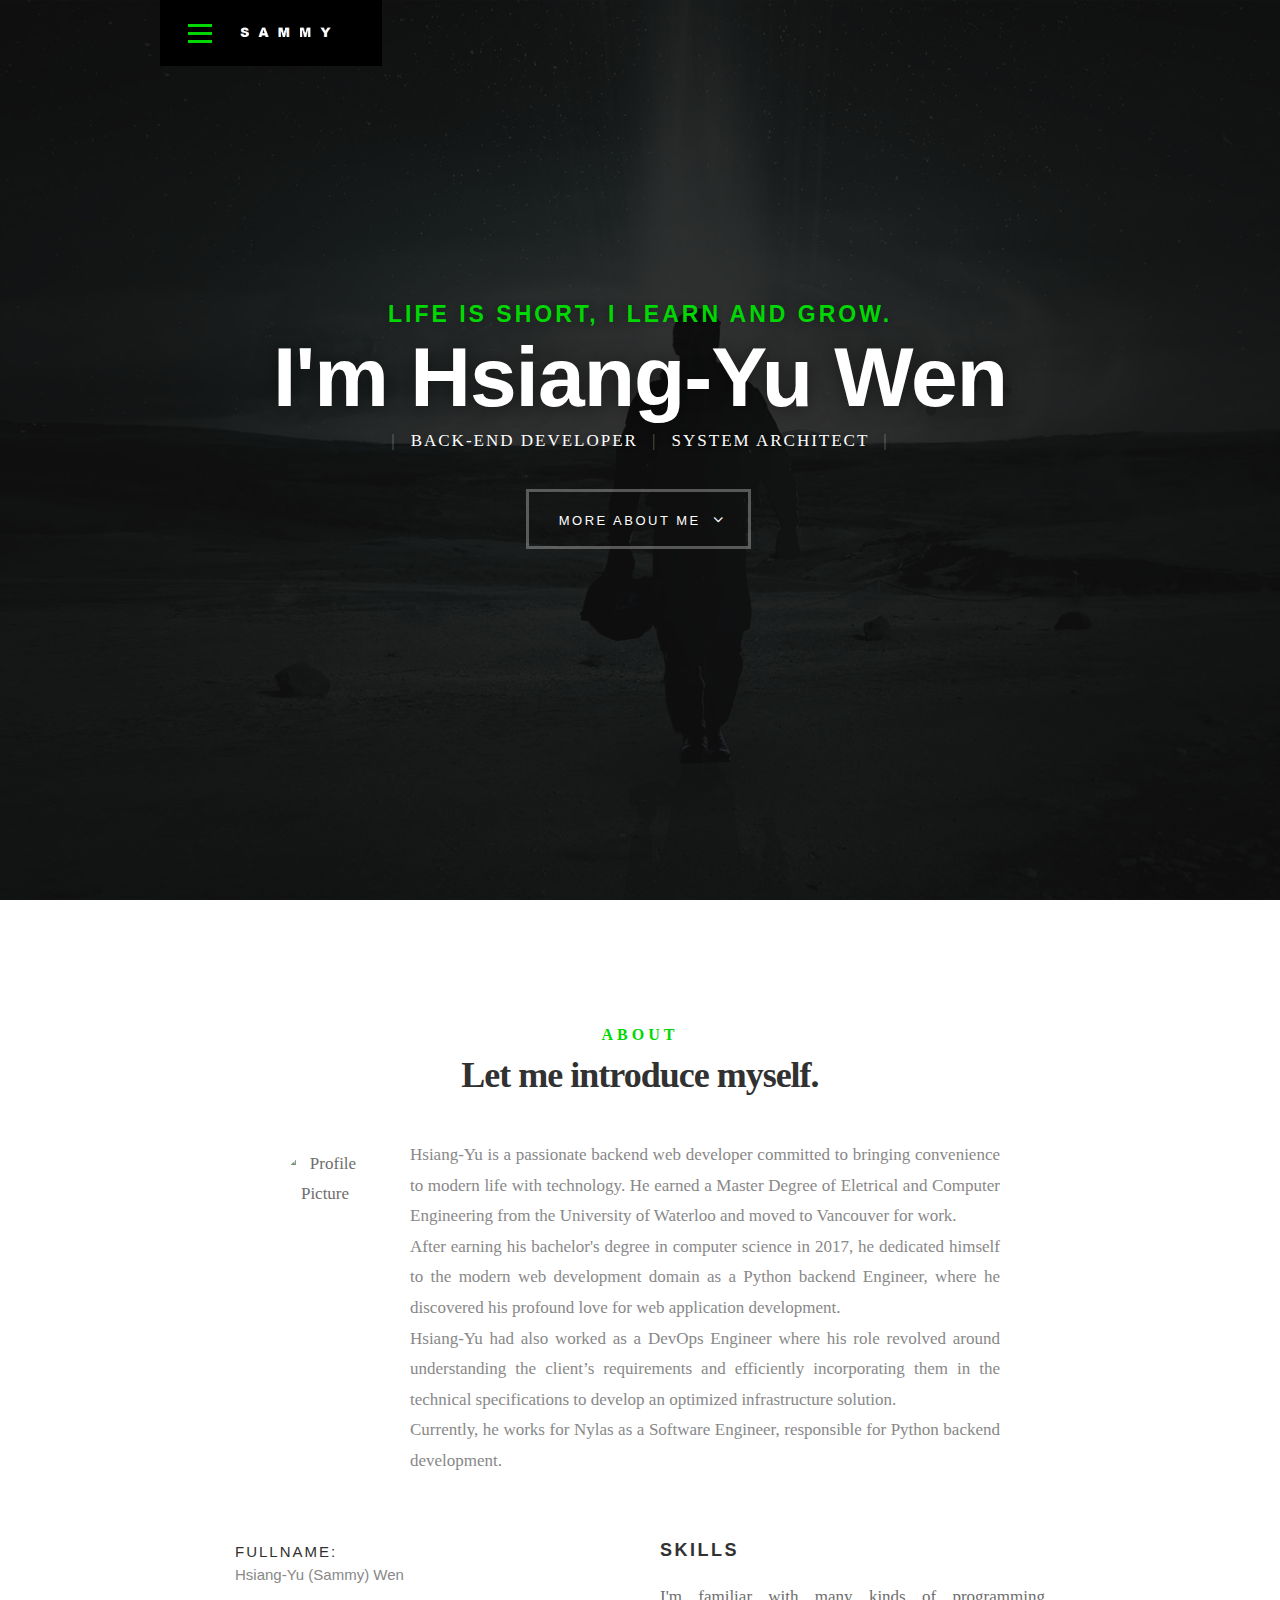
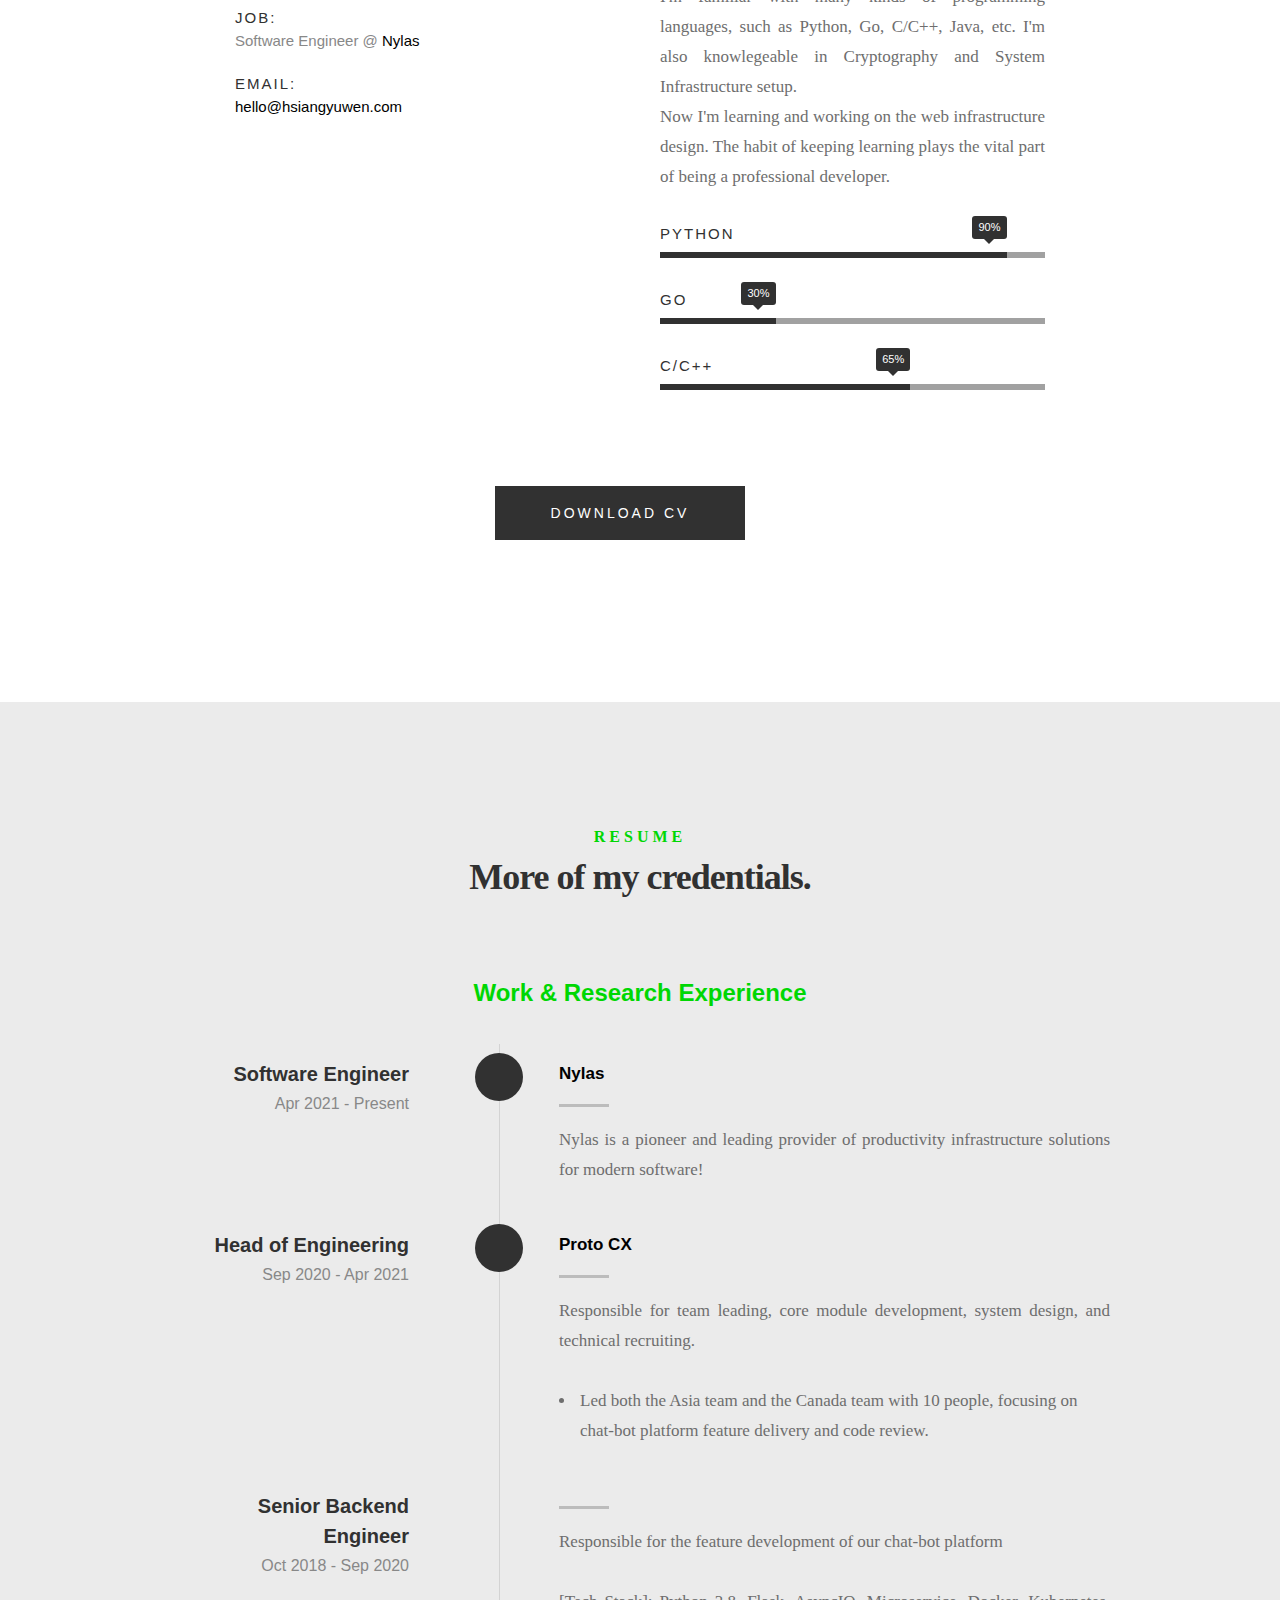
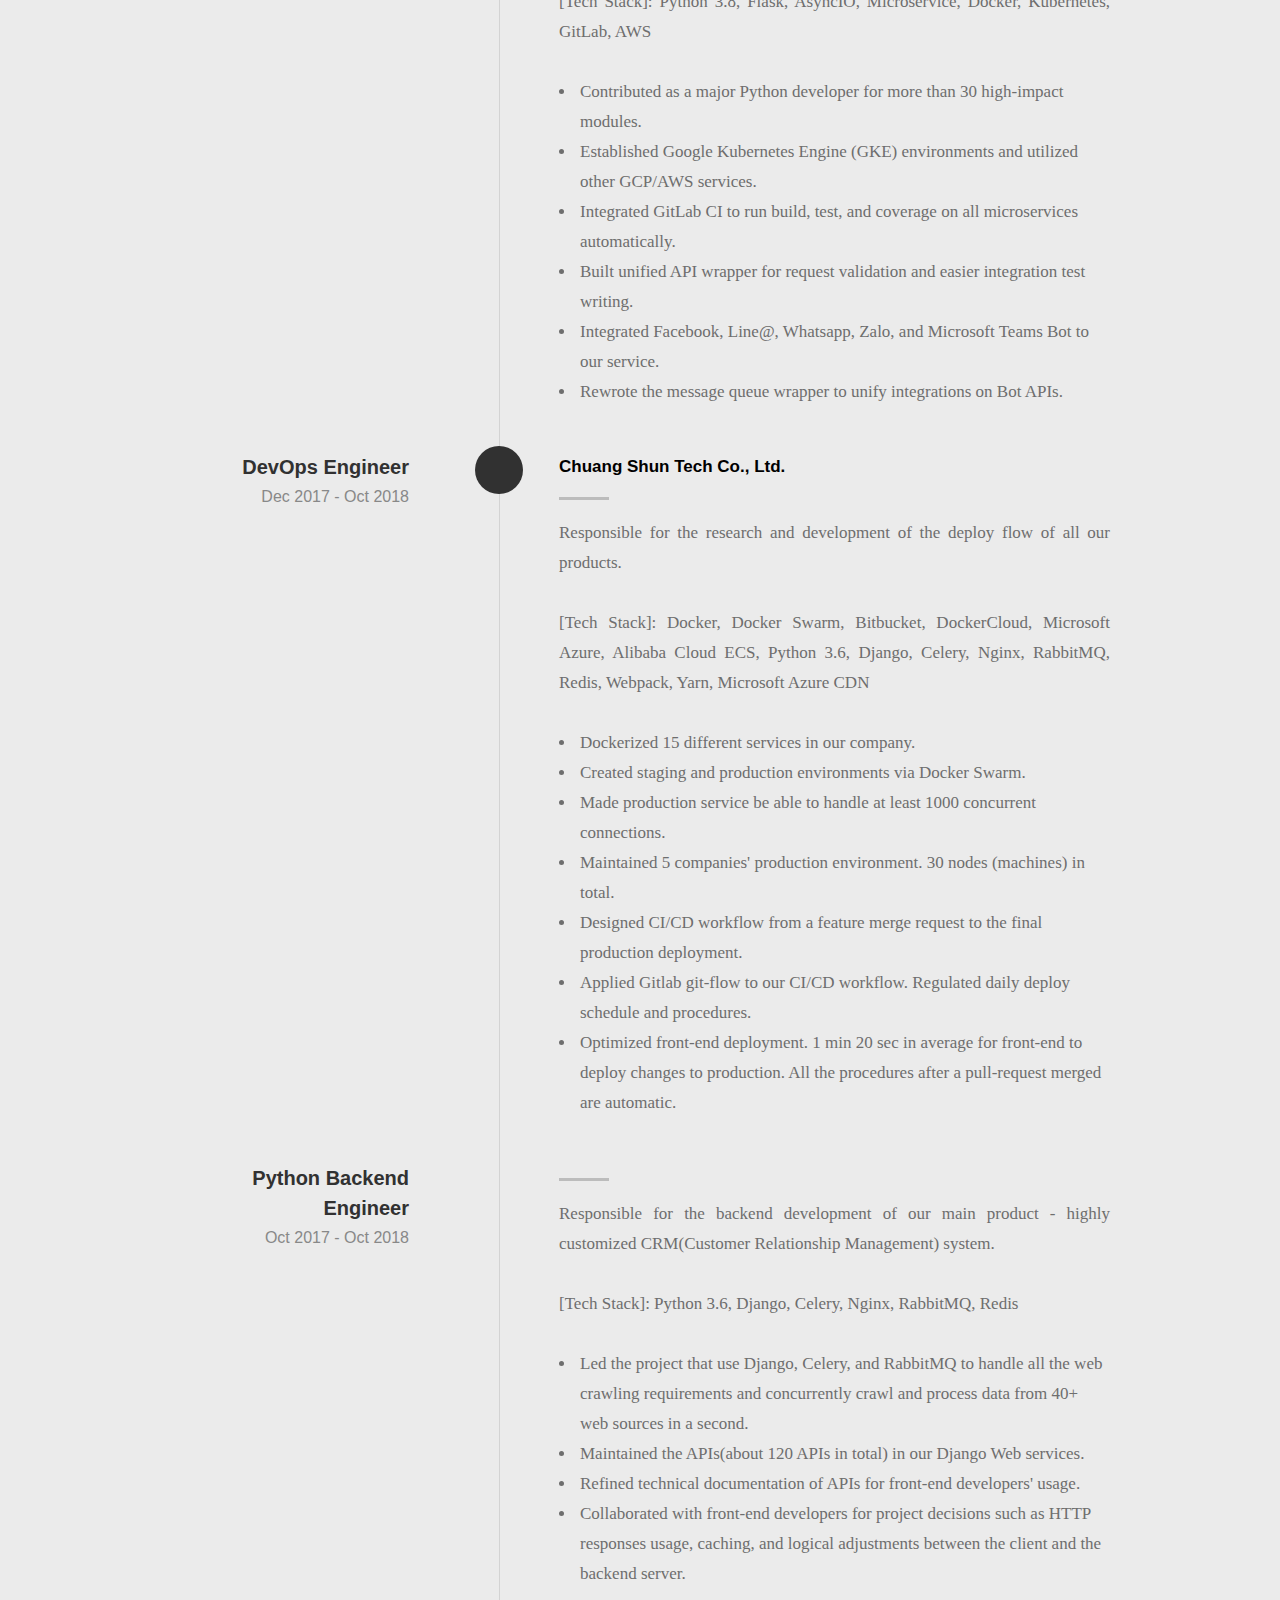
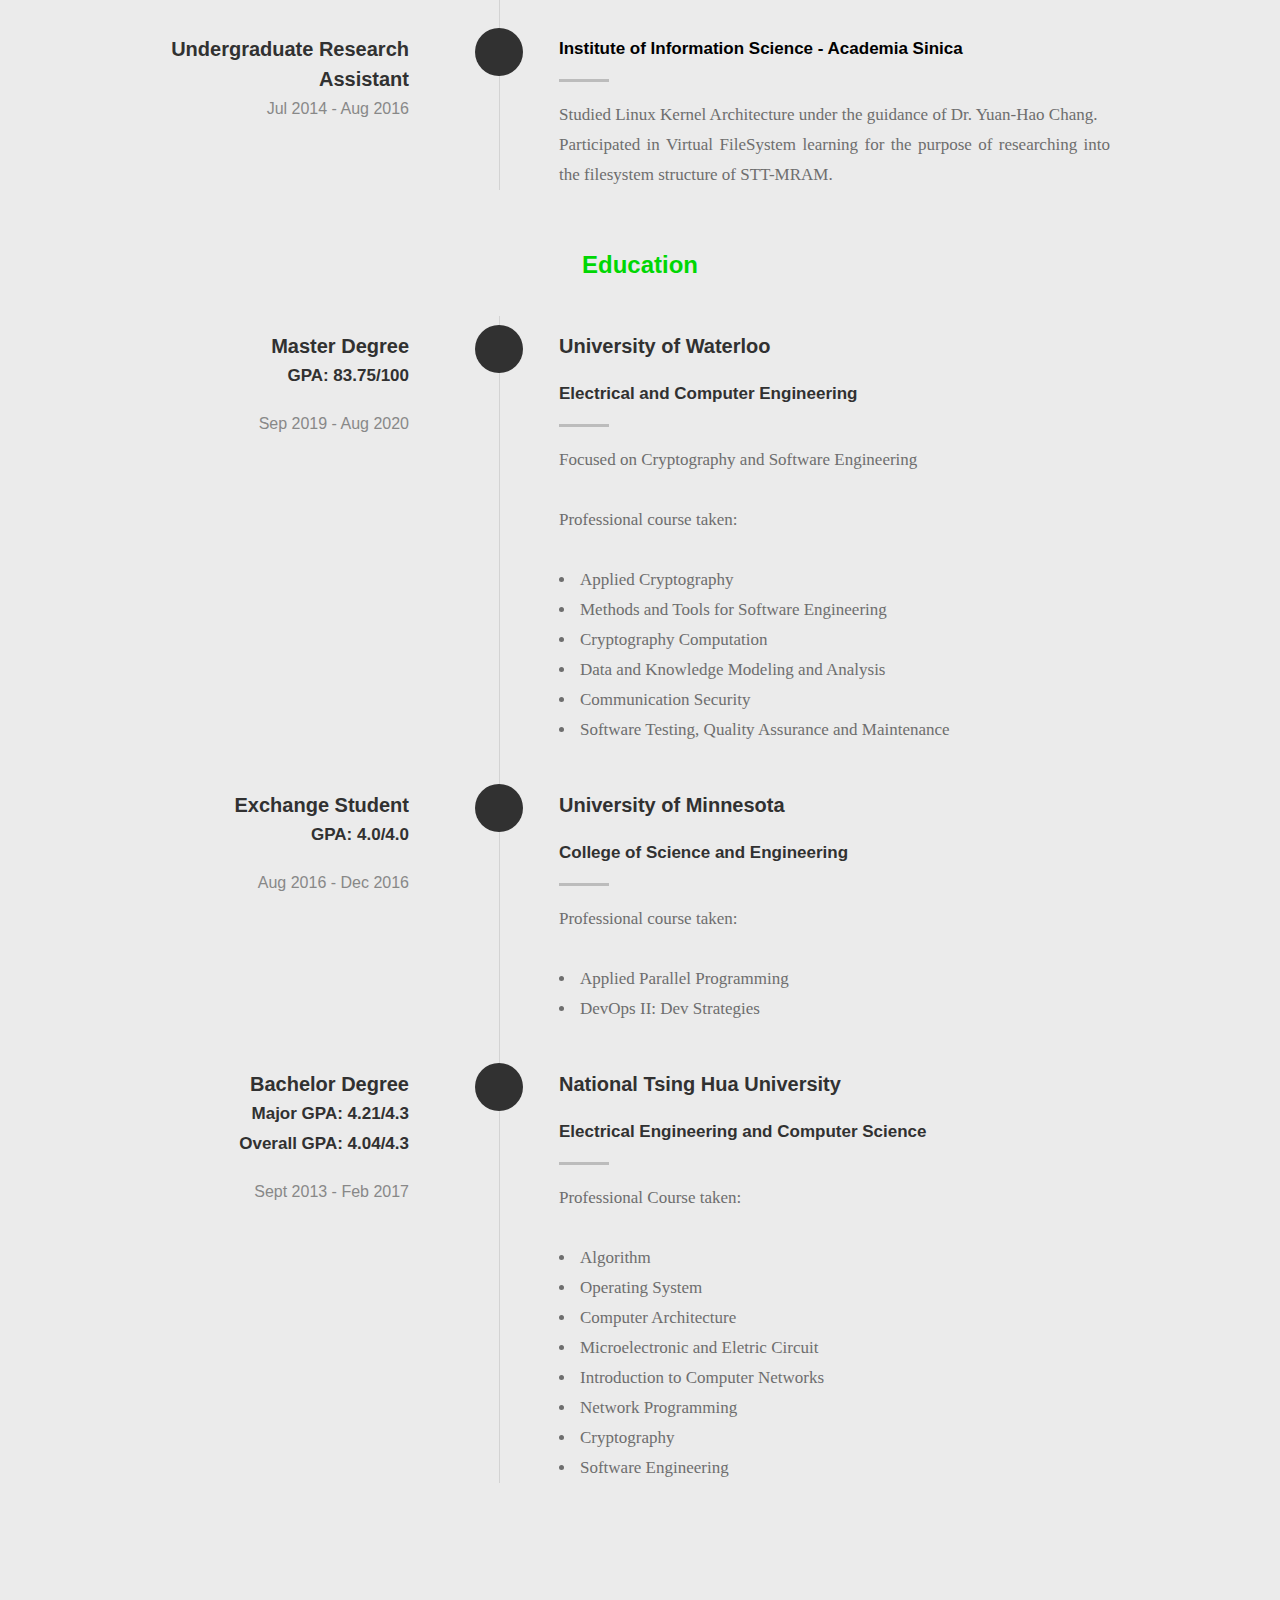
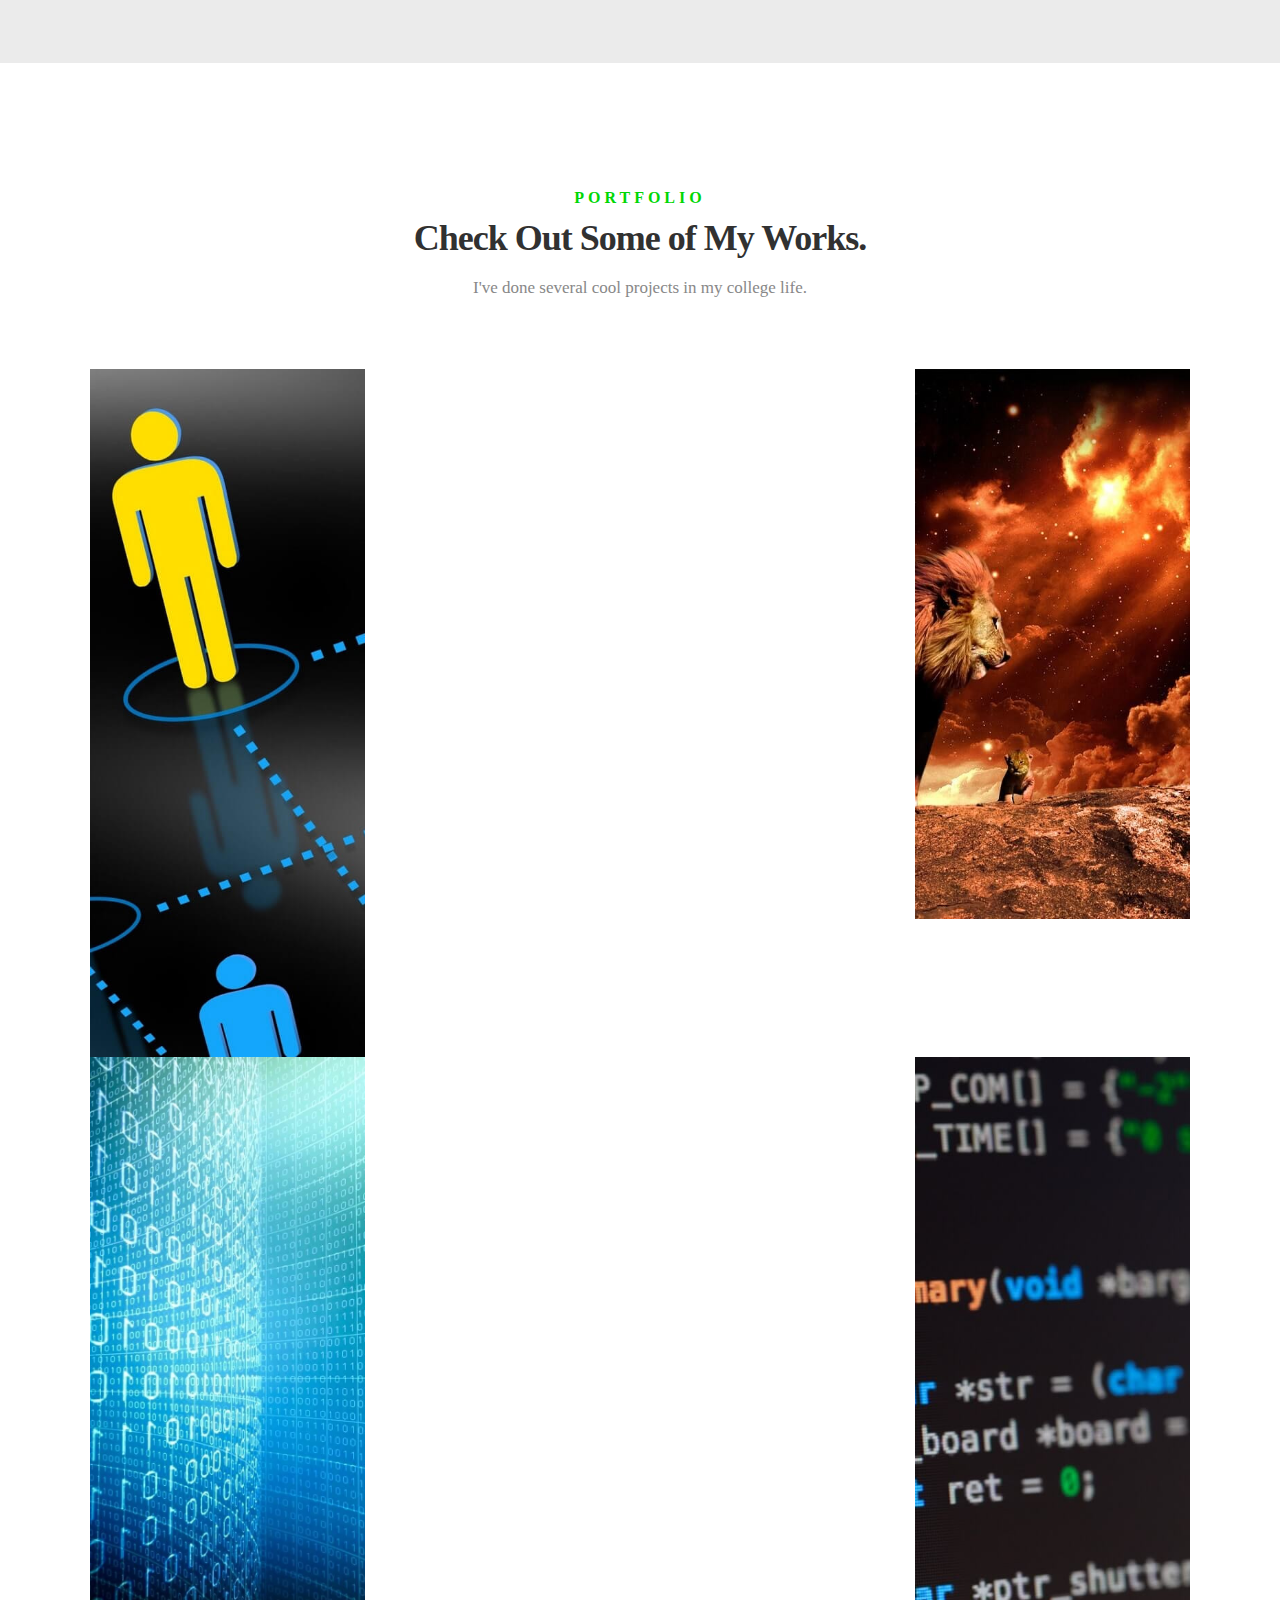
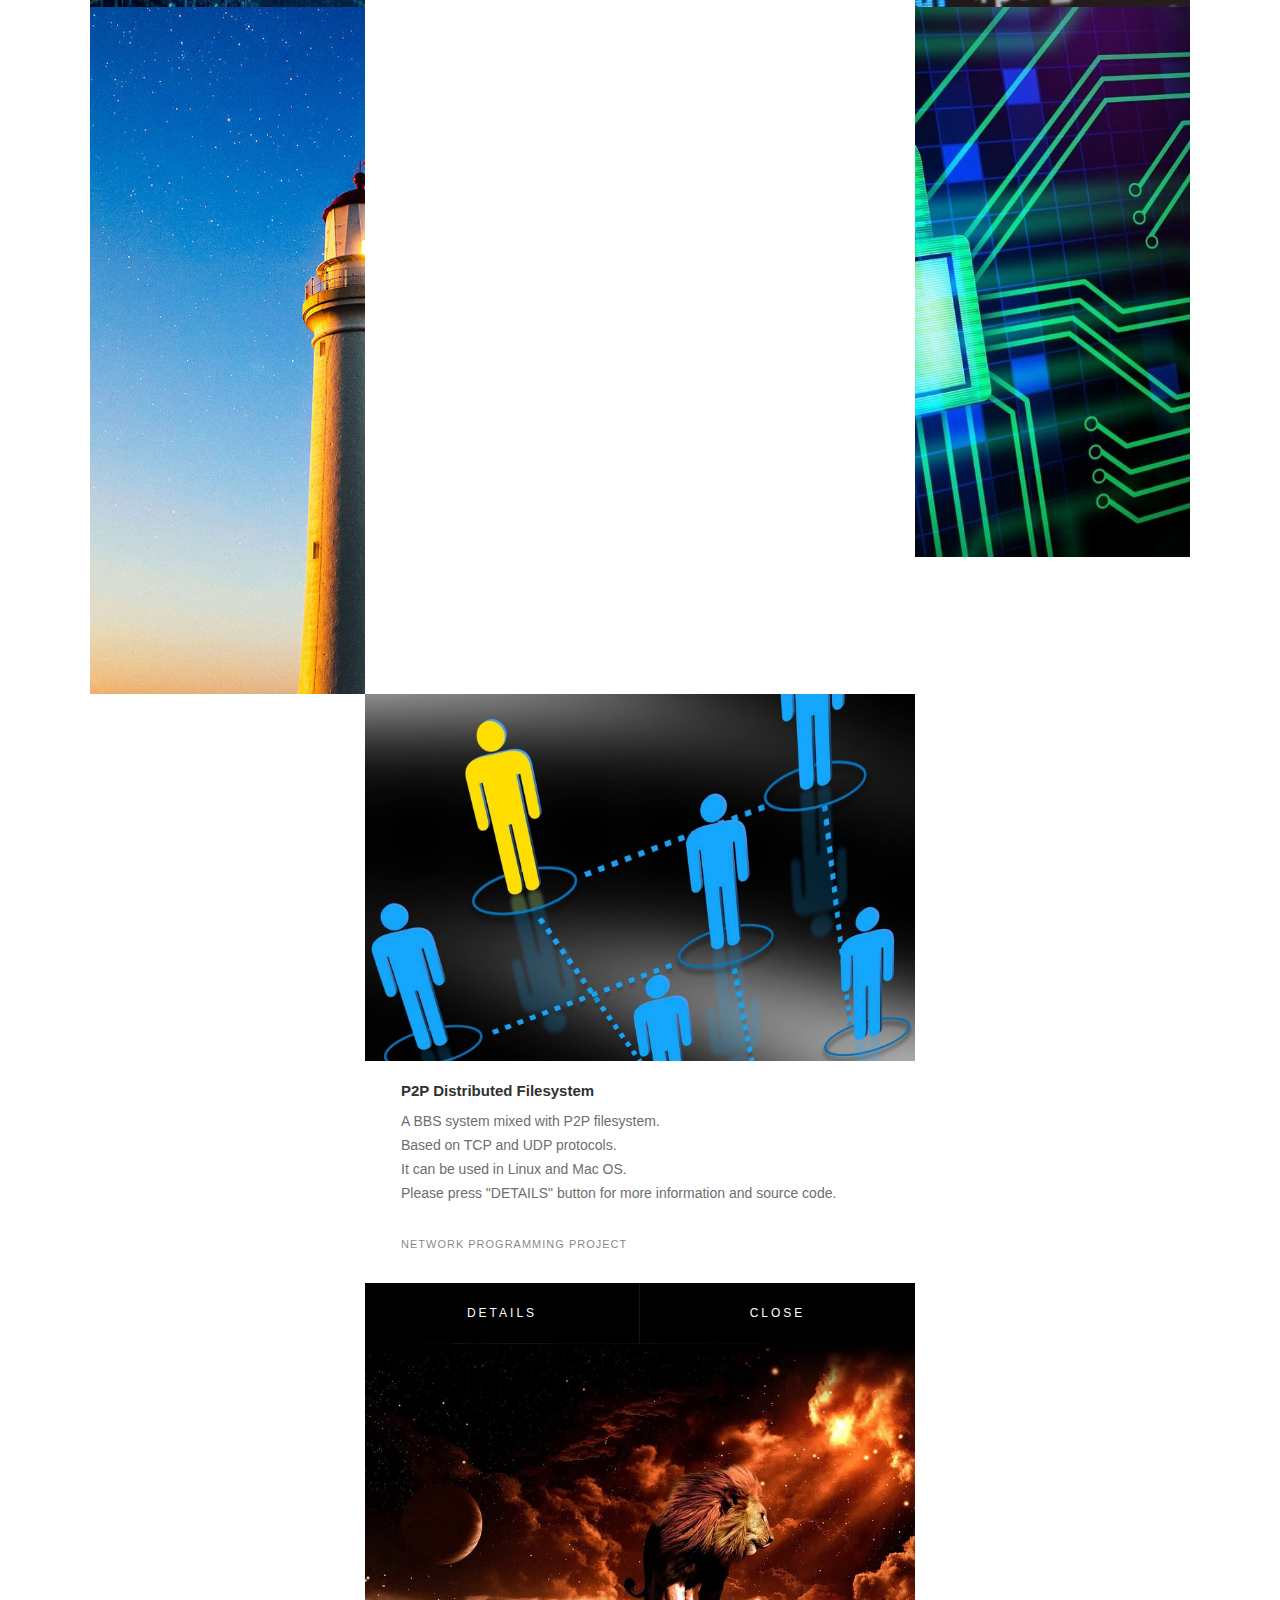
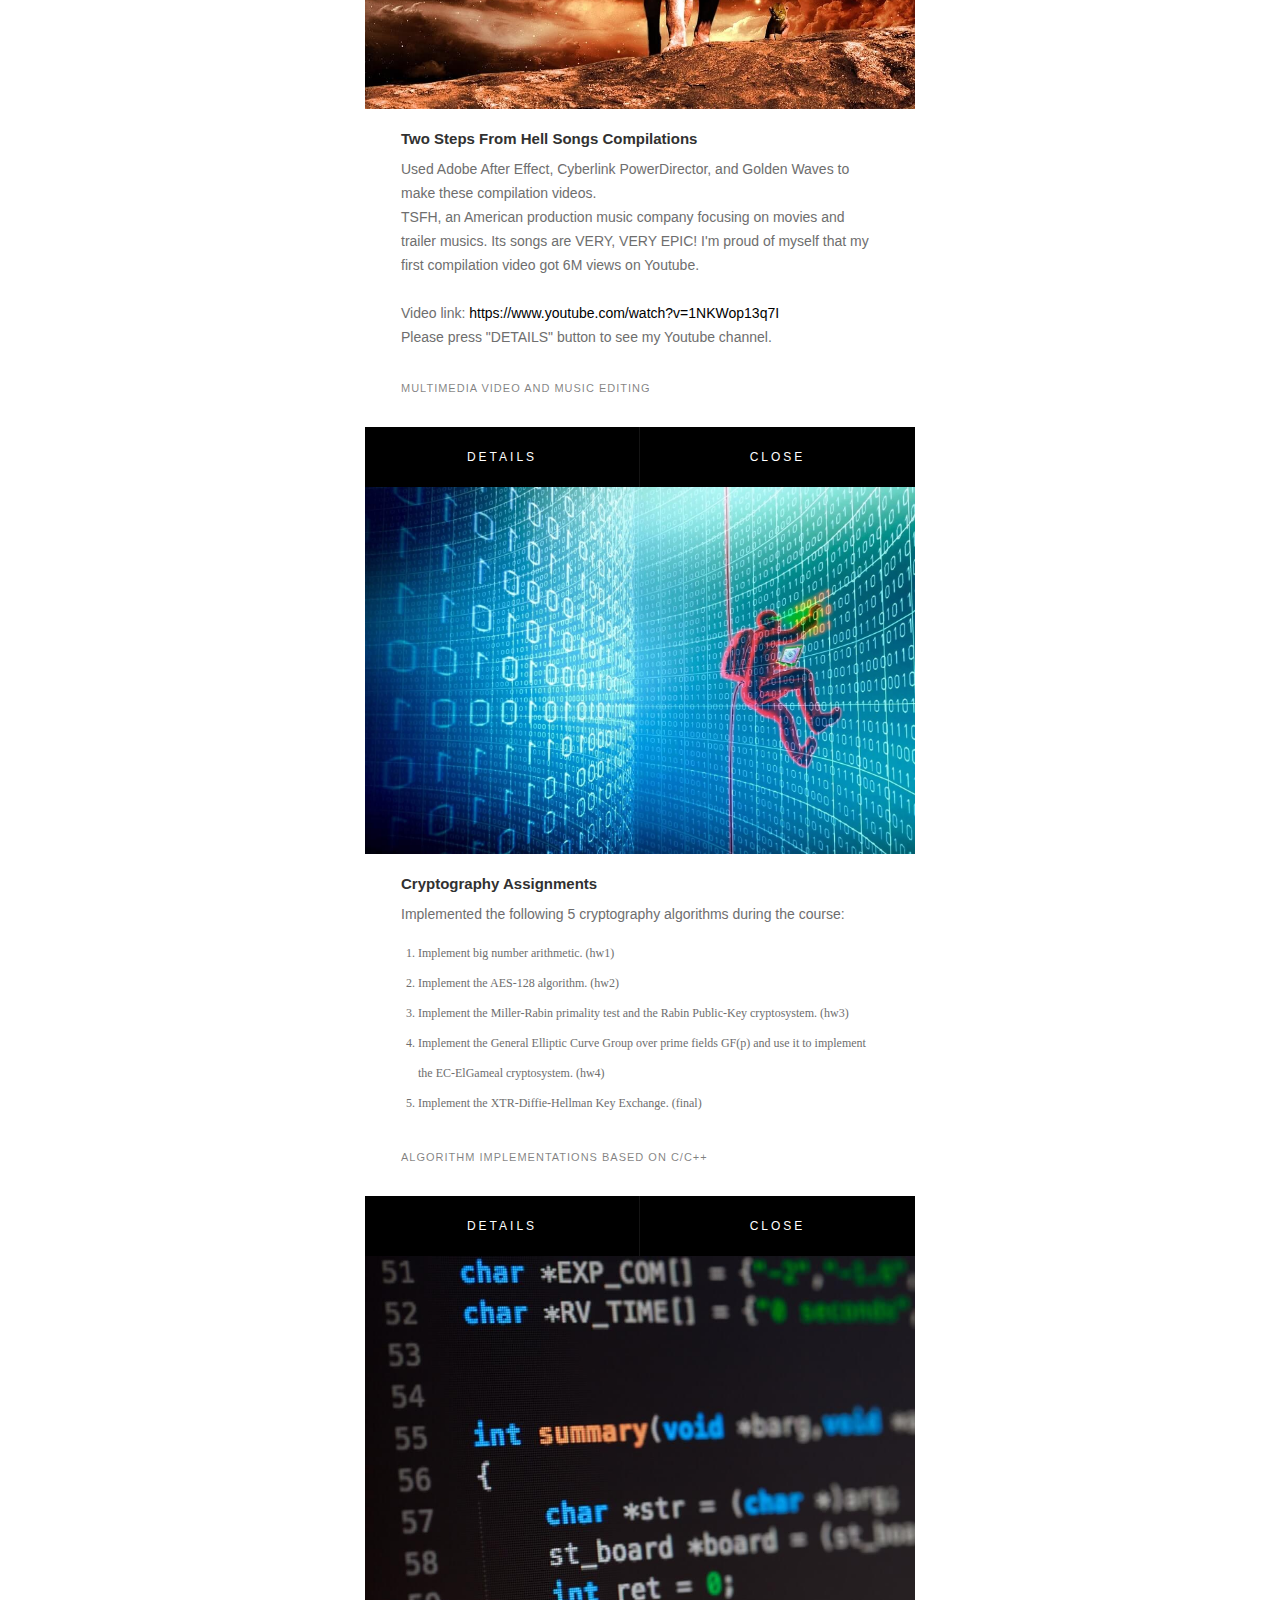
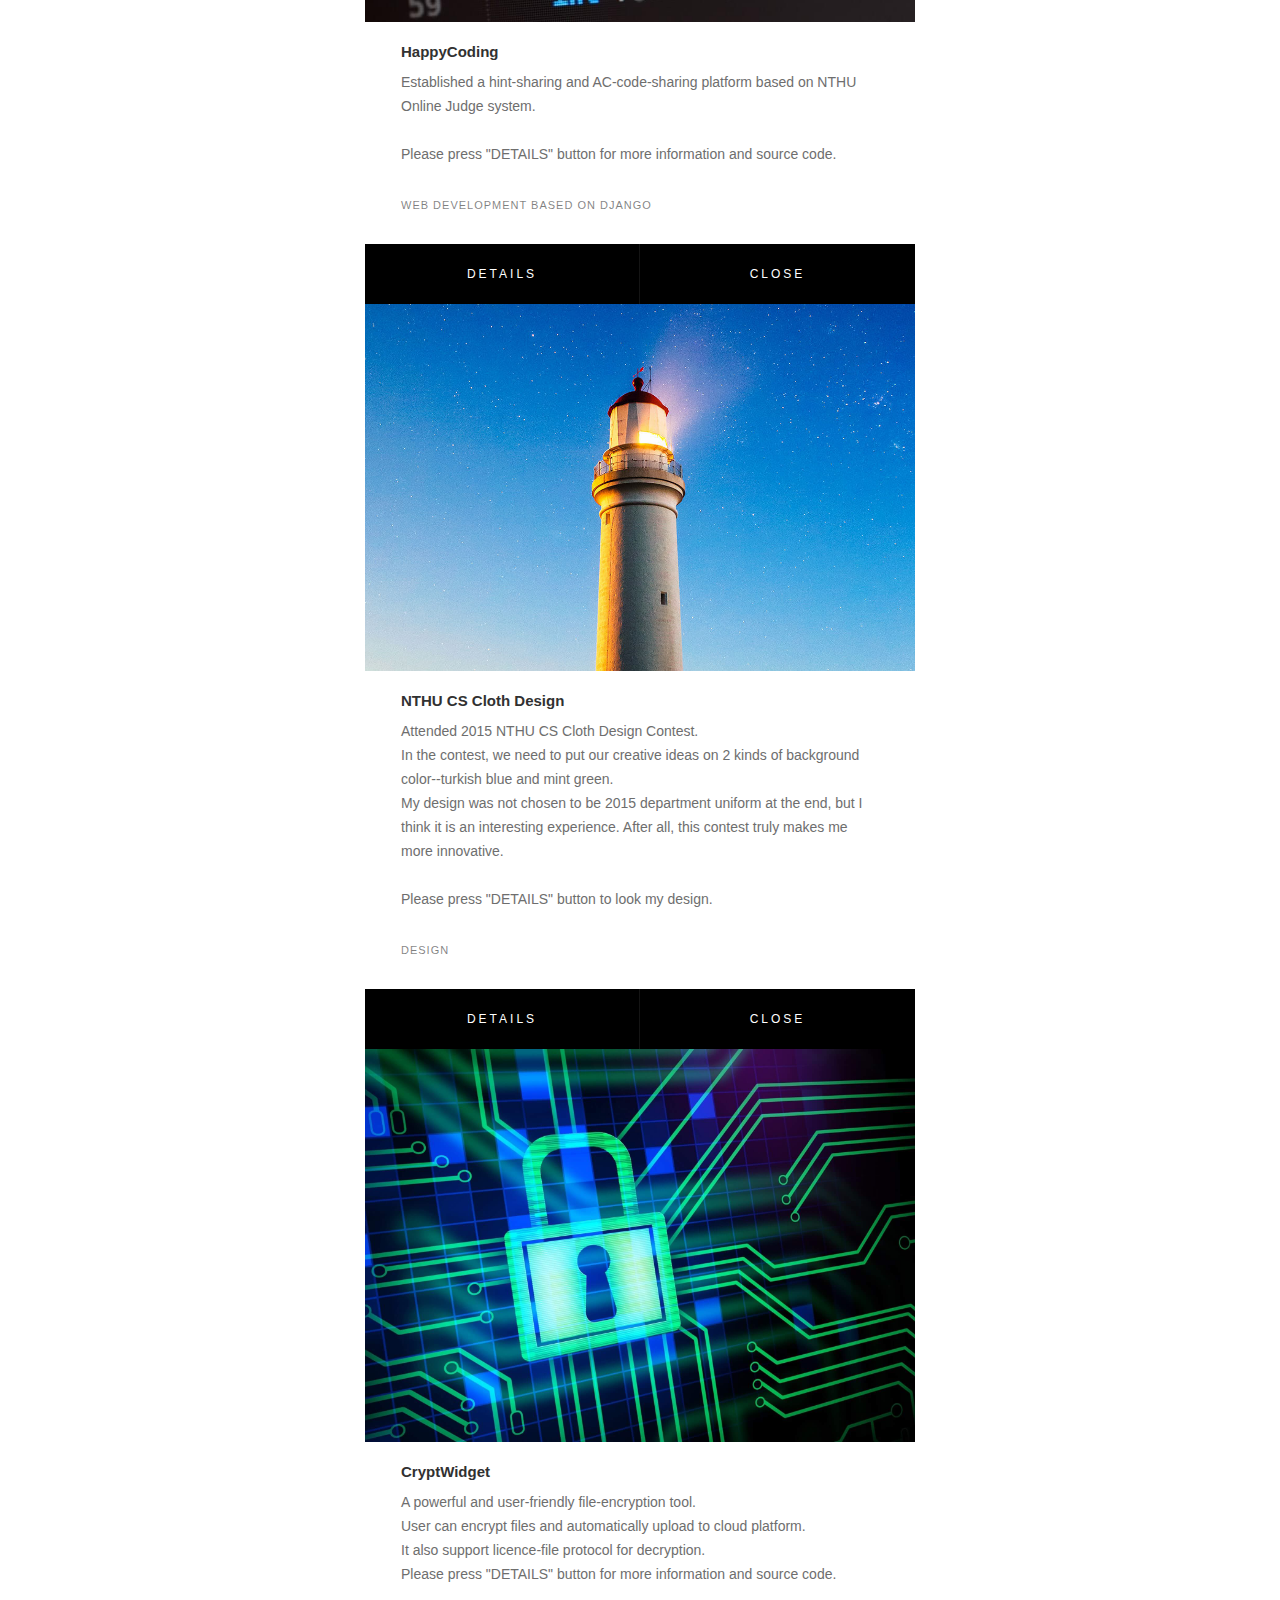
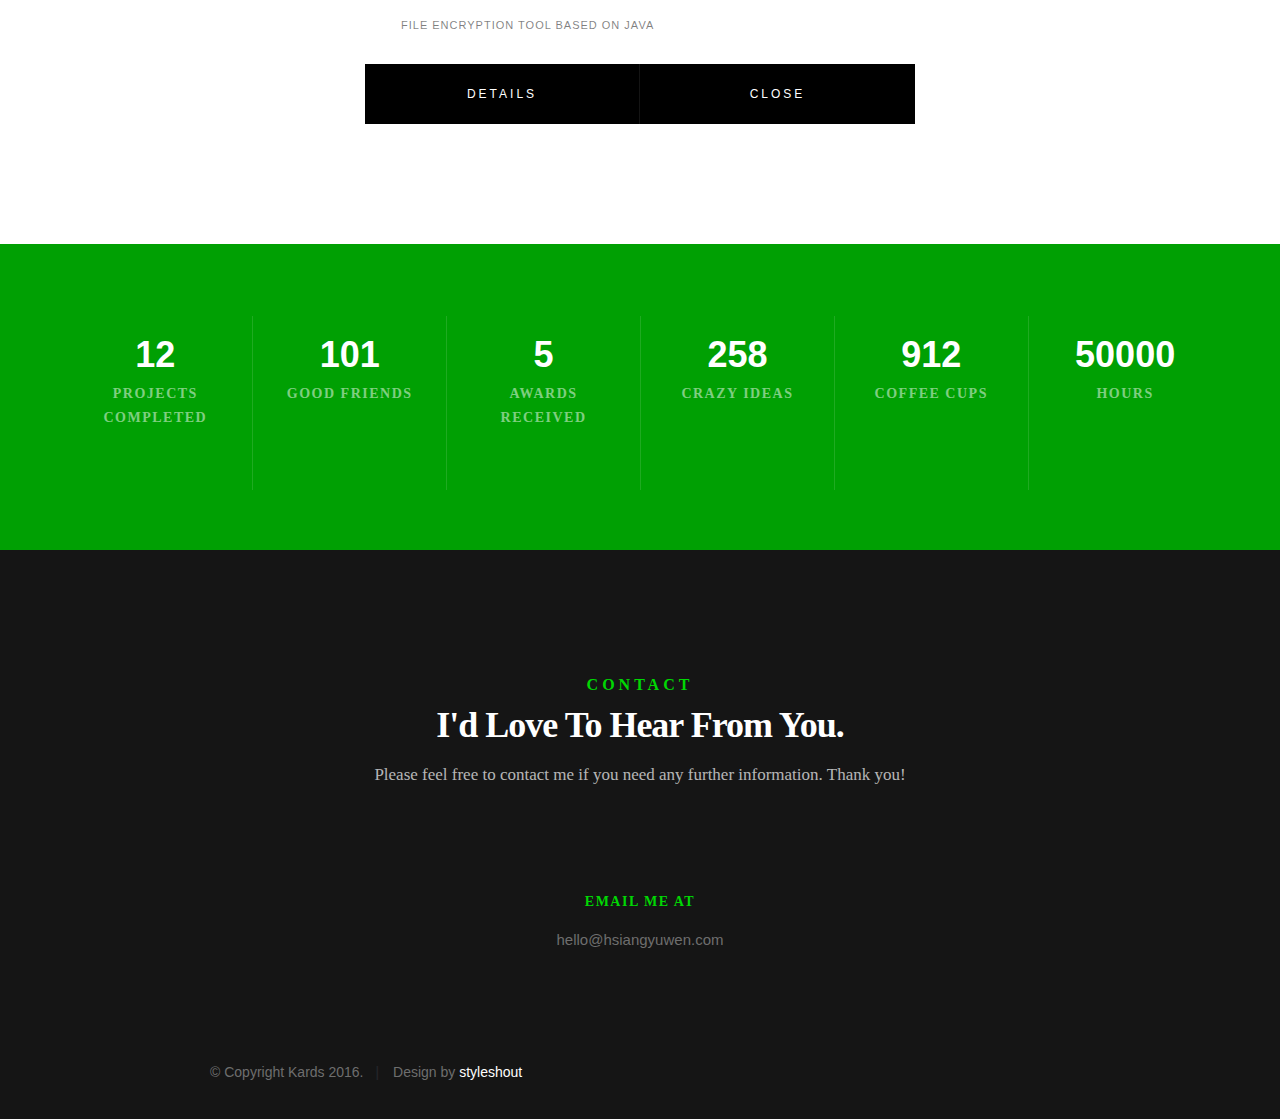
==== commit 5c03e878: "ver7.2: Remove phone number." ====
--- a/index.html
+++ b/index.html
@@ -957,7 +957,7 @@
 
         <div class="row contact-info">
 
-            <div class="col-six tab-full collapse">
+            <div class="col-twelve">
 
                 <div class="icon">
                     <i class="icon-envelop"></i>
@@ -966,18 +966,6 @@
                 <h5>Email Me At</h5>
 
                 <p>hello@hsiangyuwen.com</p>
-
-            </div>
-
-            <div class="col-six tab-full">
-
-                <div class="icon">
-                    <i class="icon-phone"></i>
-                </div>
-
-                <h5>Call Me At</h5>
-
-                <p>Mobile: (+1) 416 576 0700</p>
 
             </div>
 
